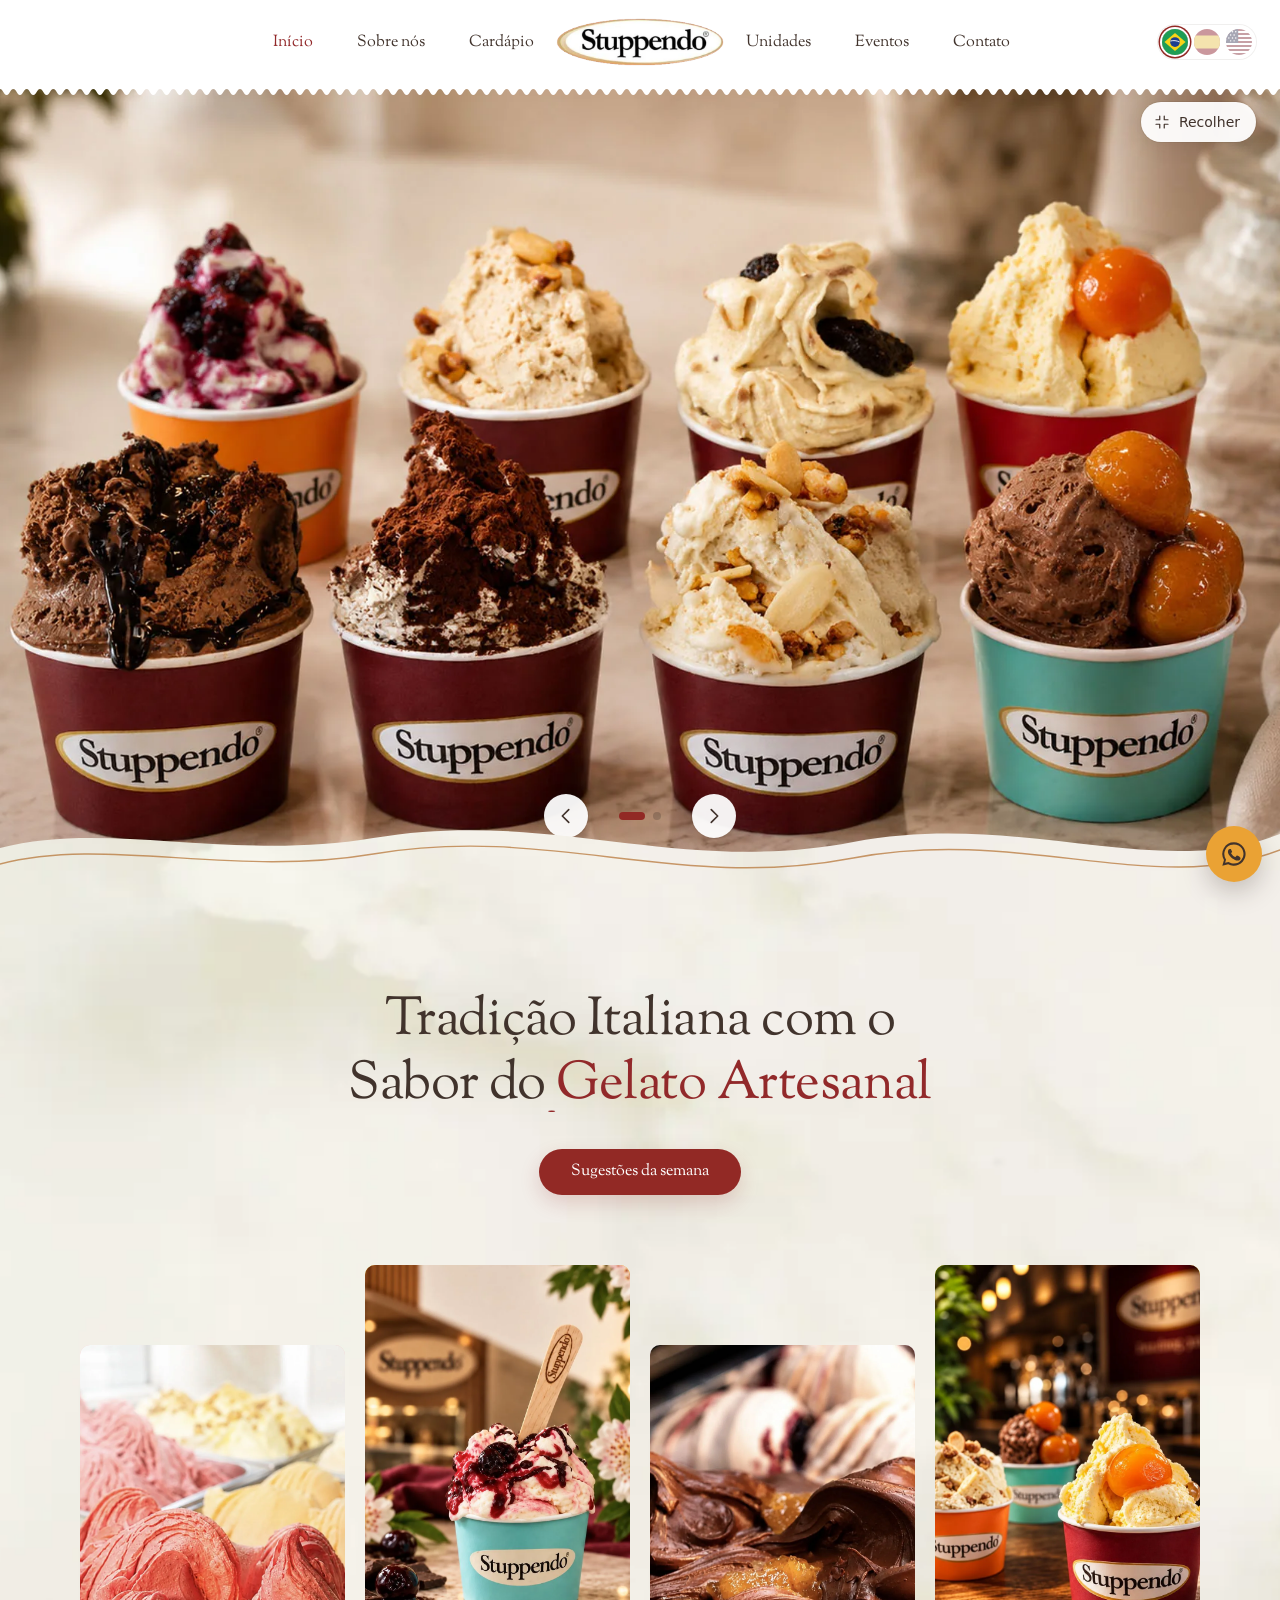
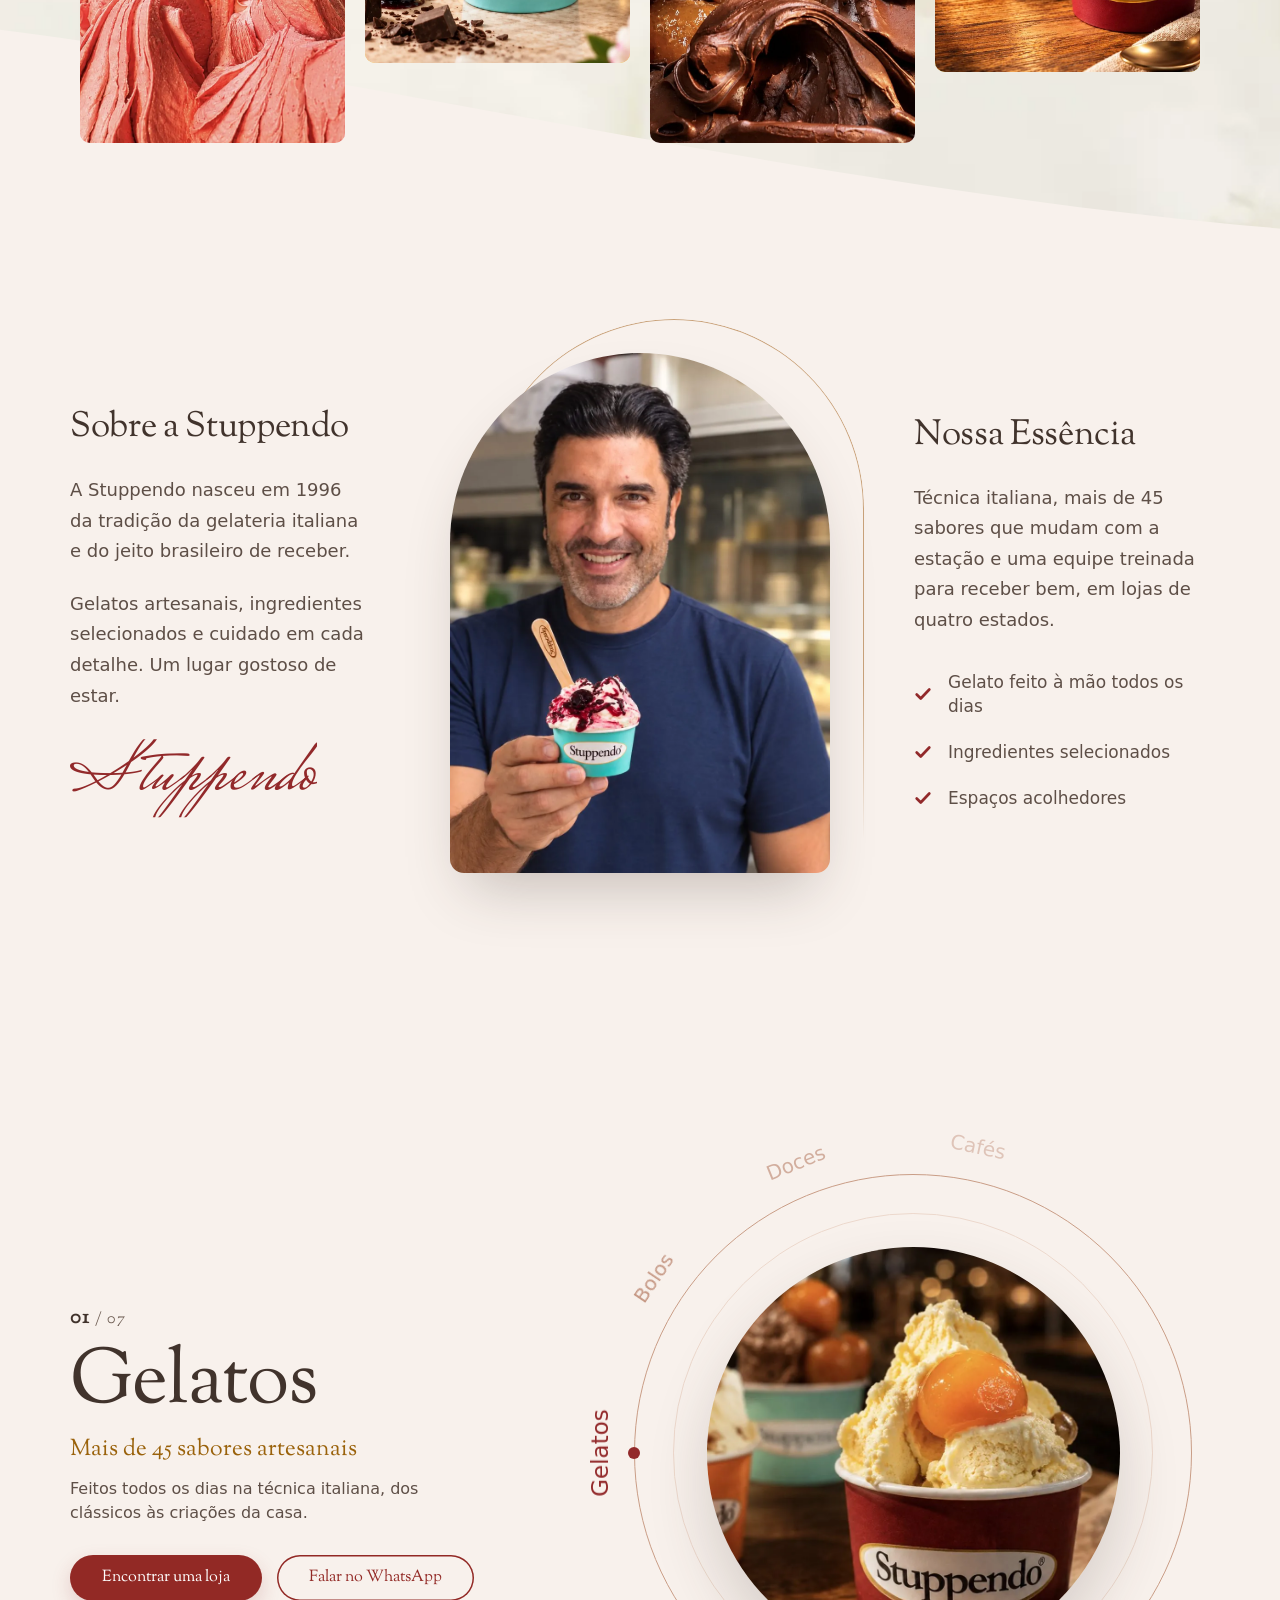
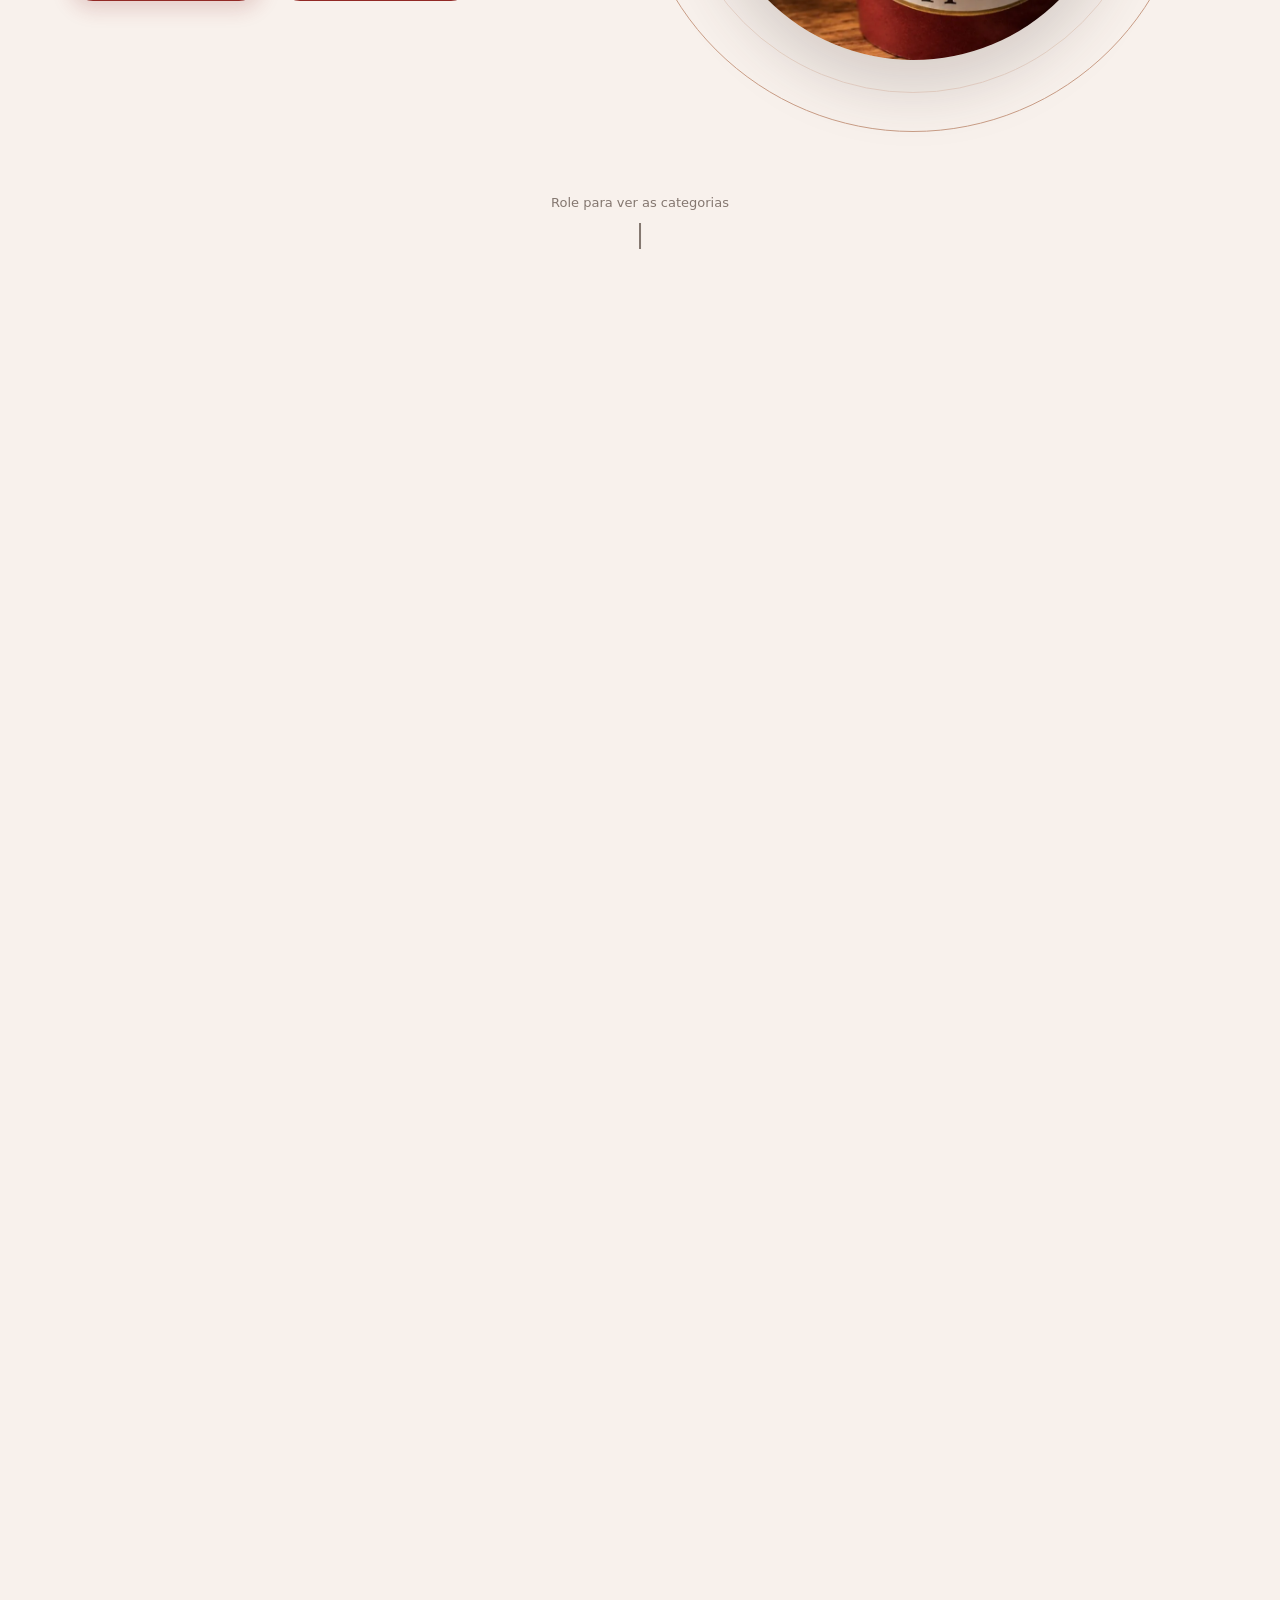
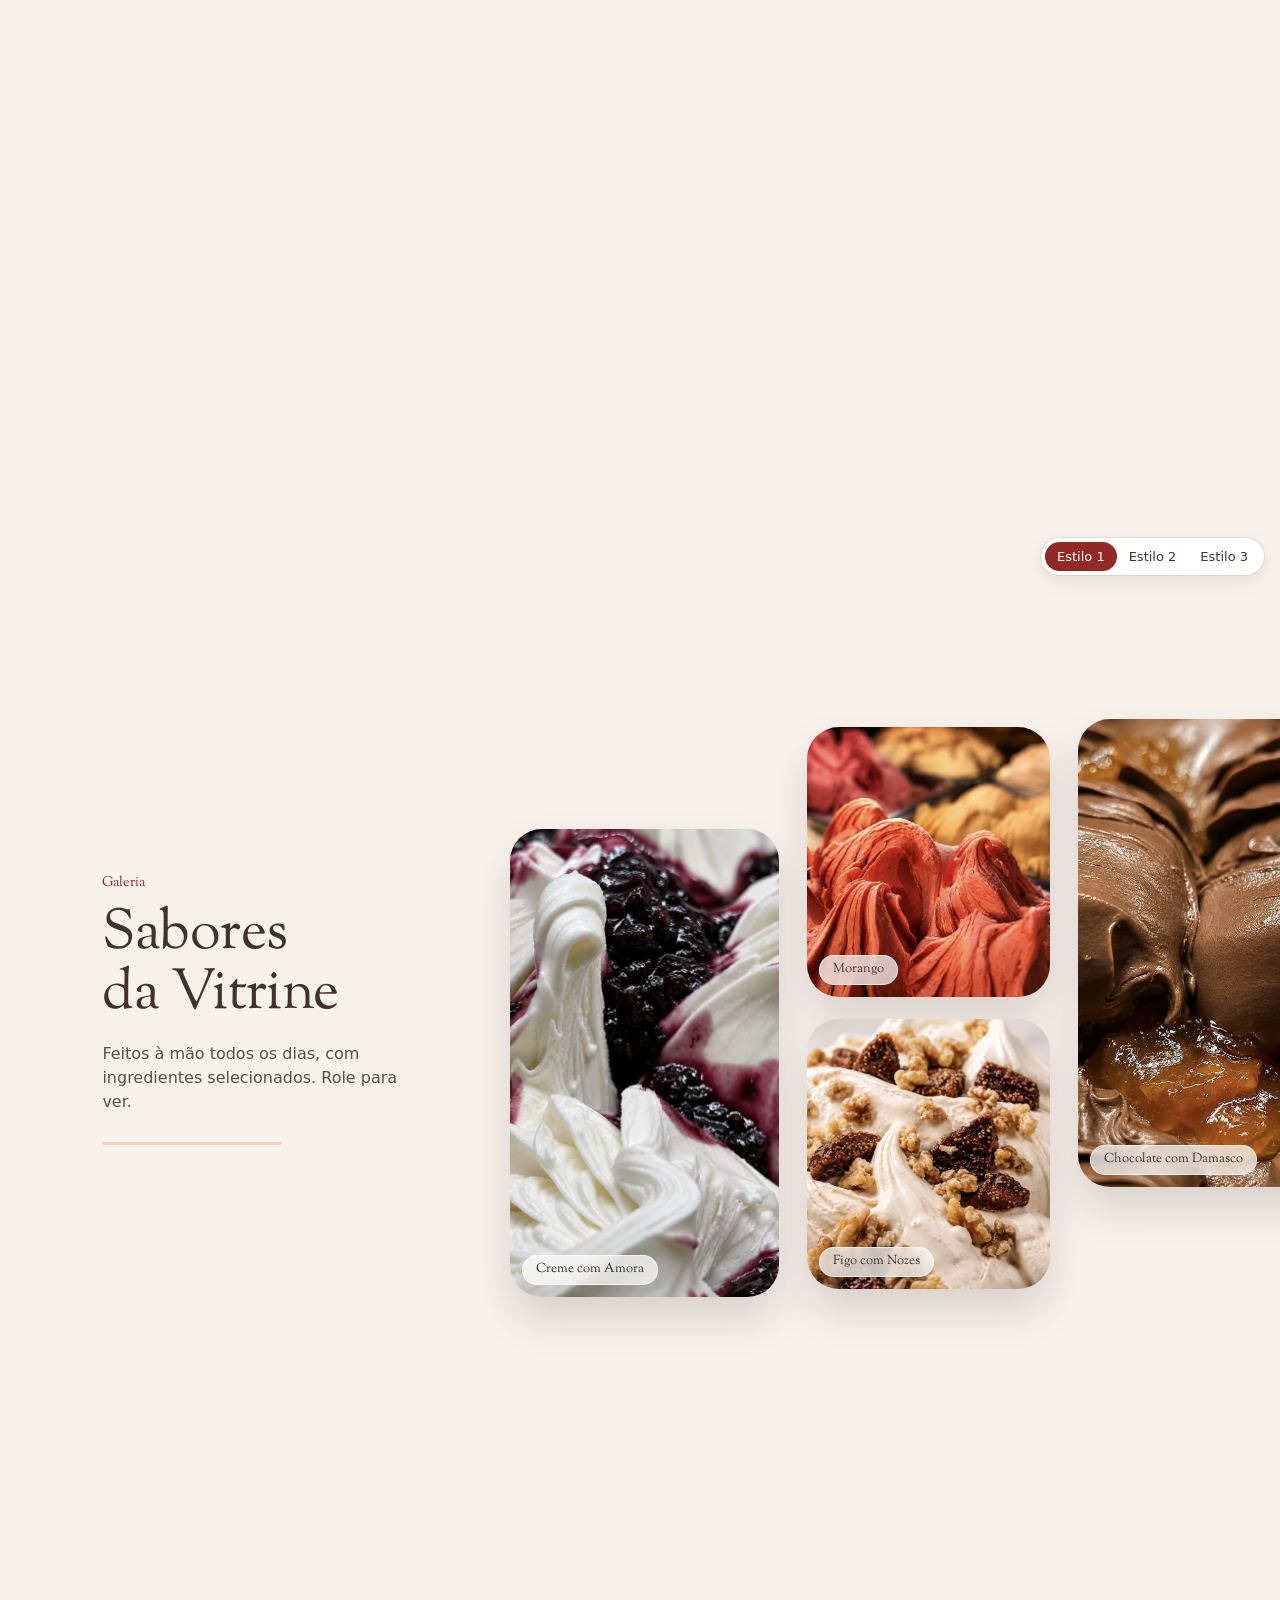
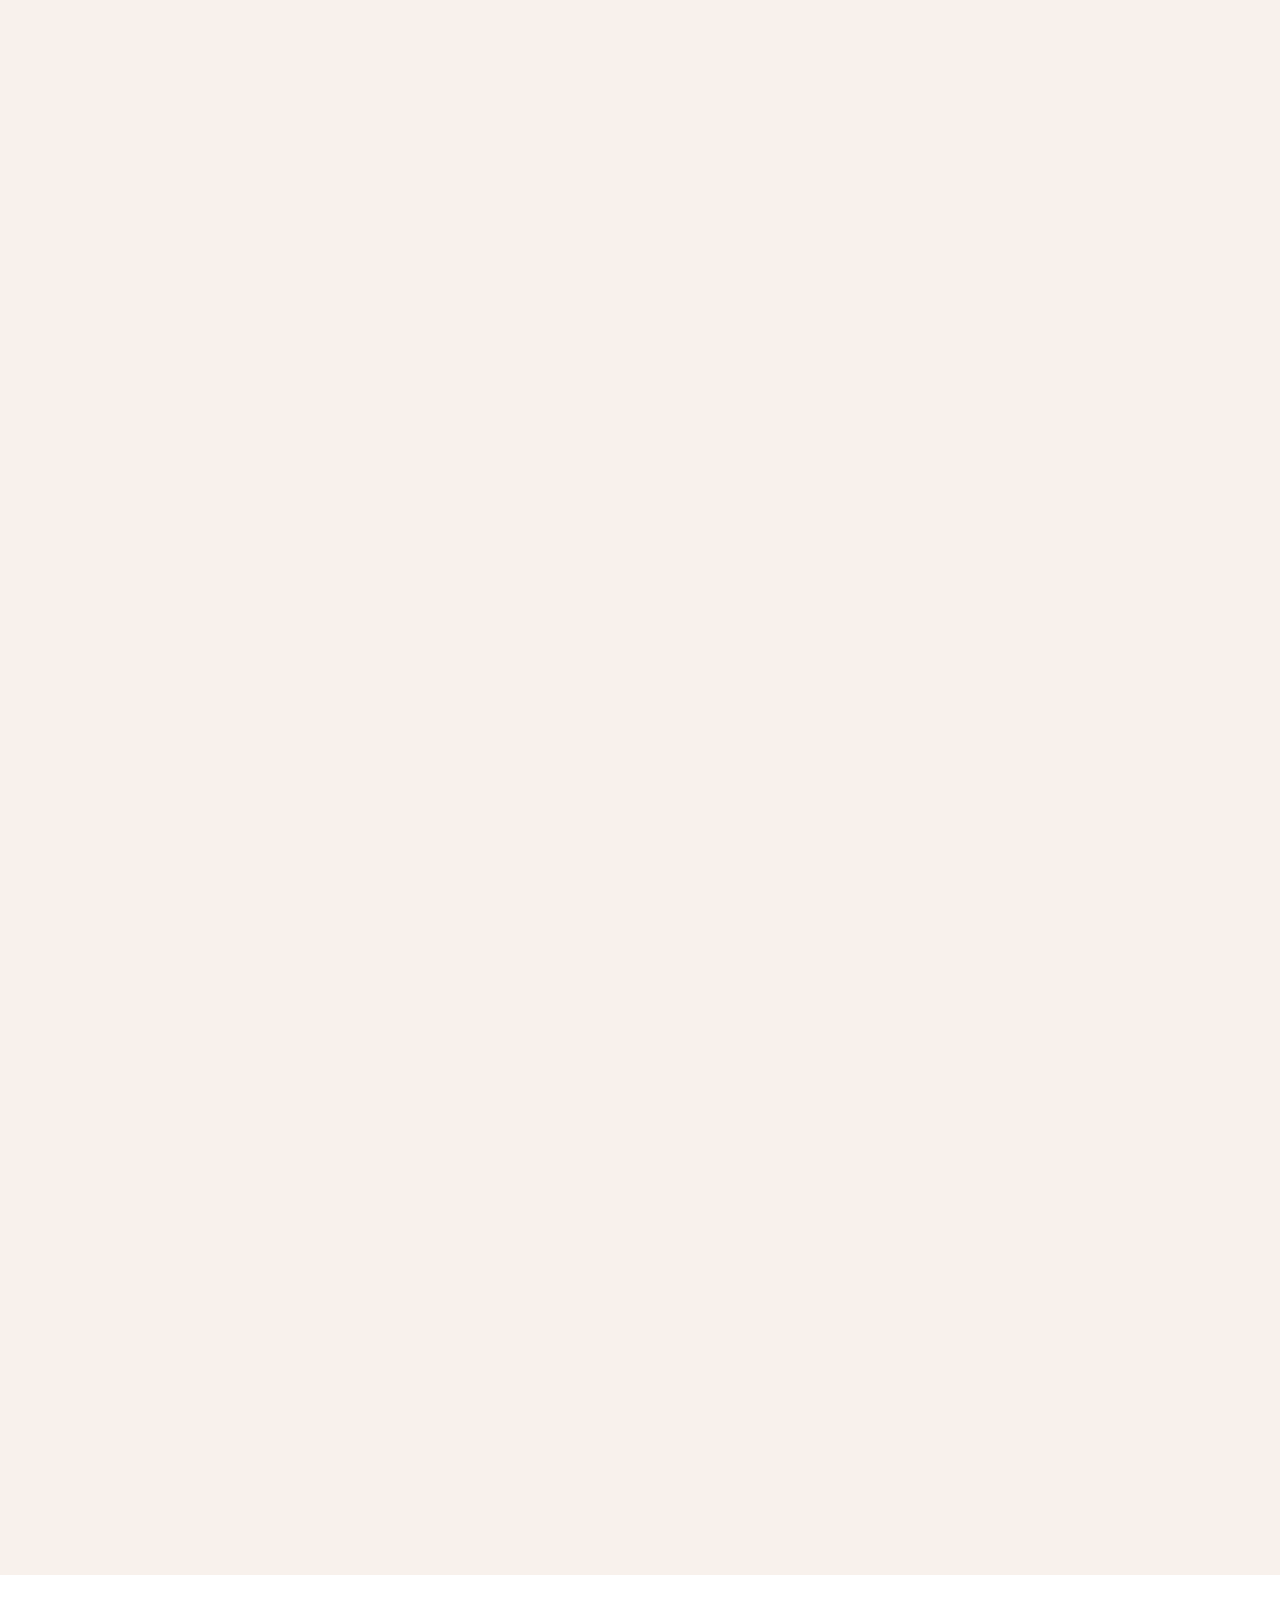
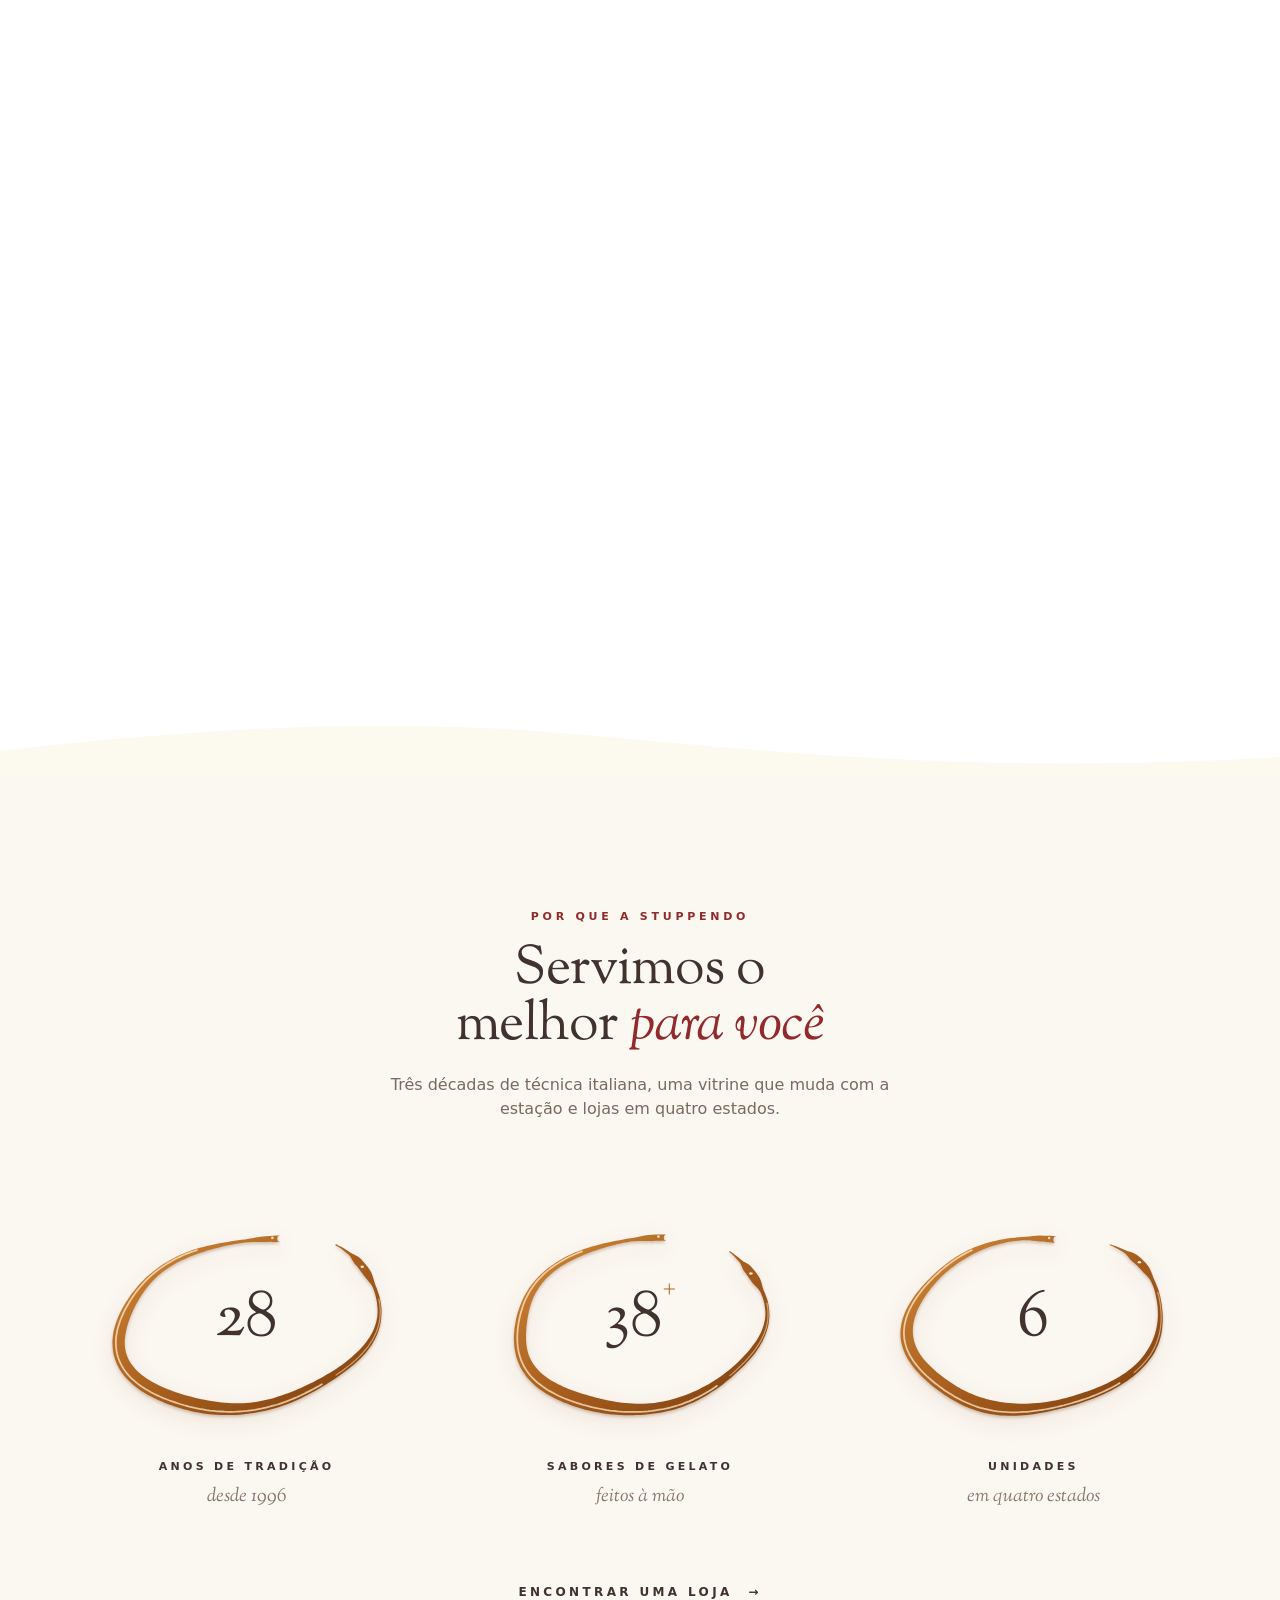
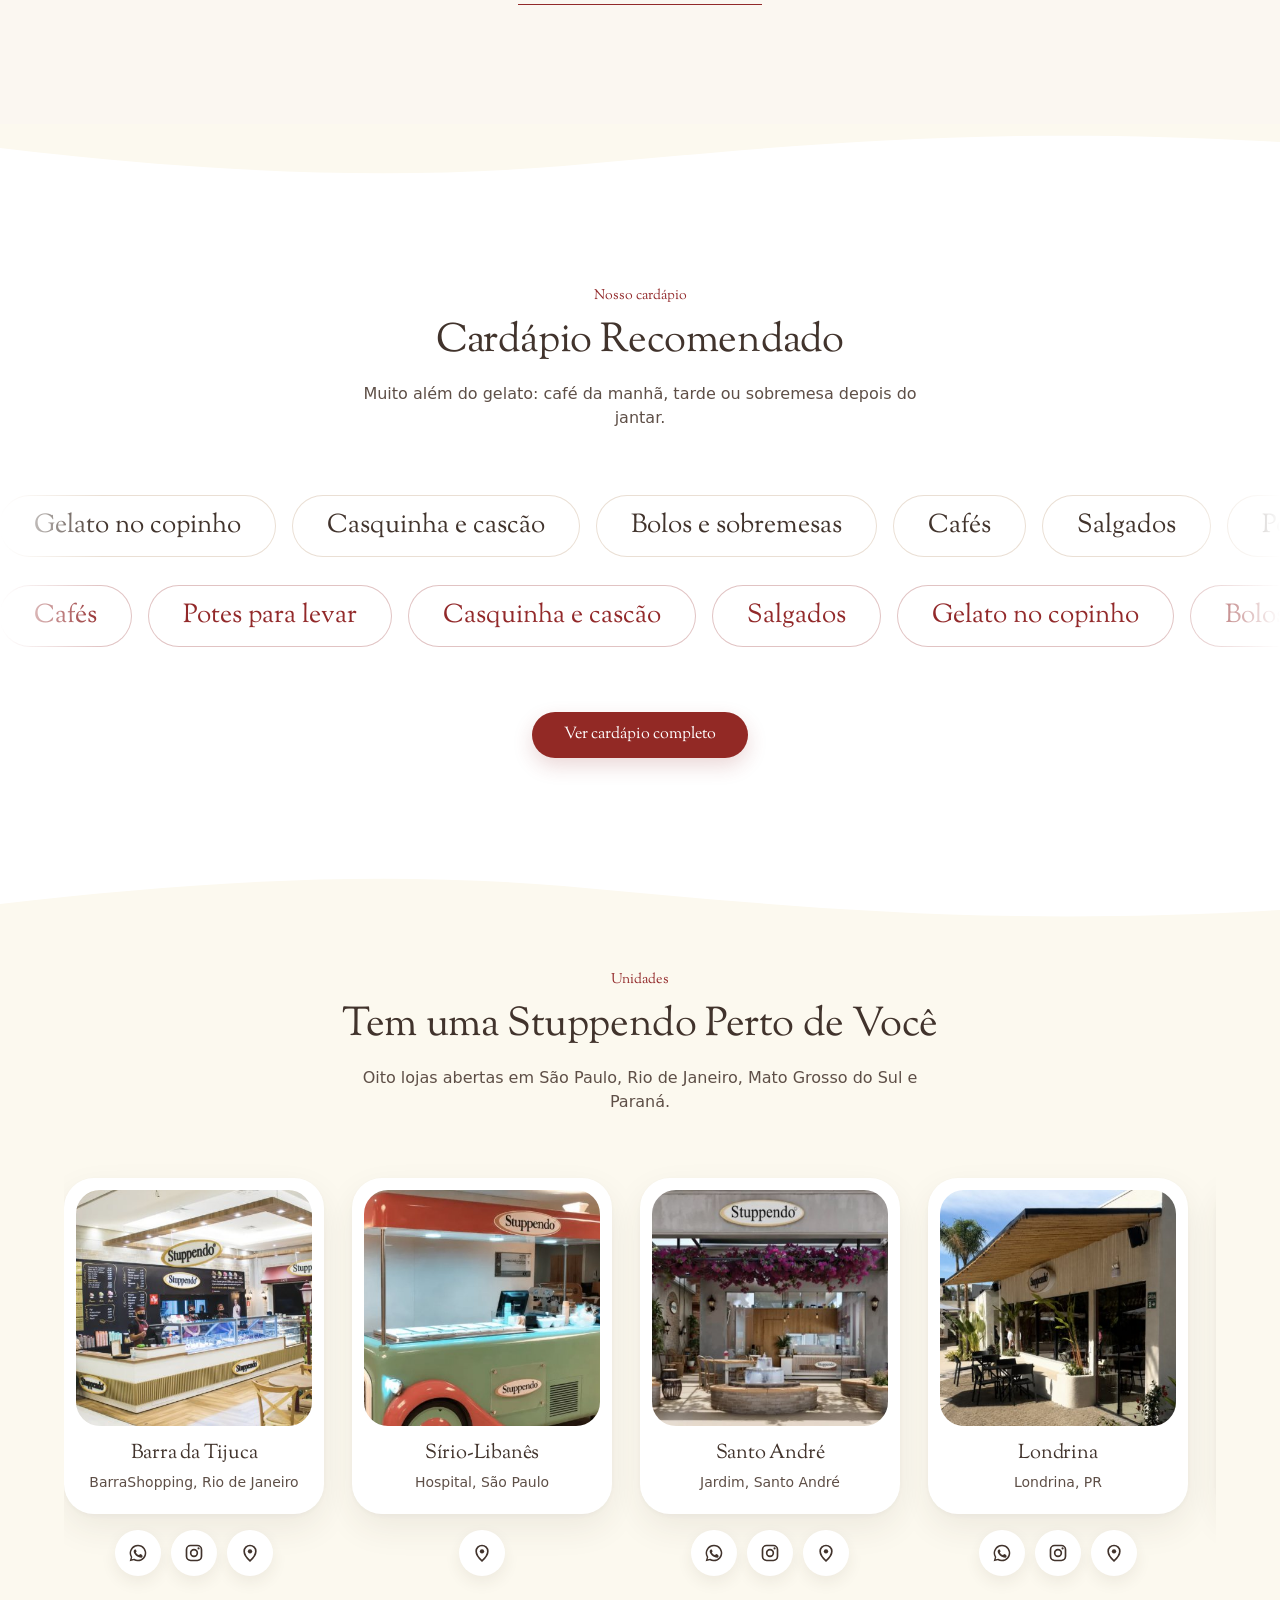
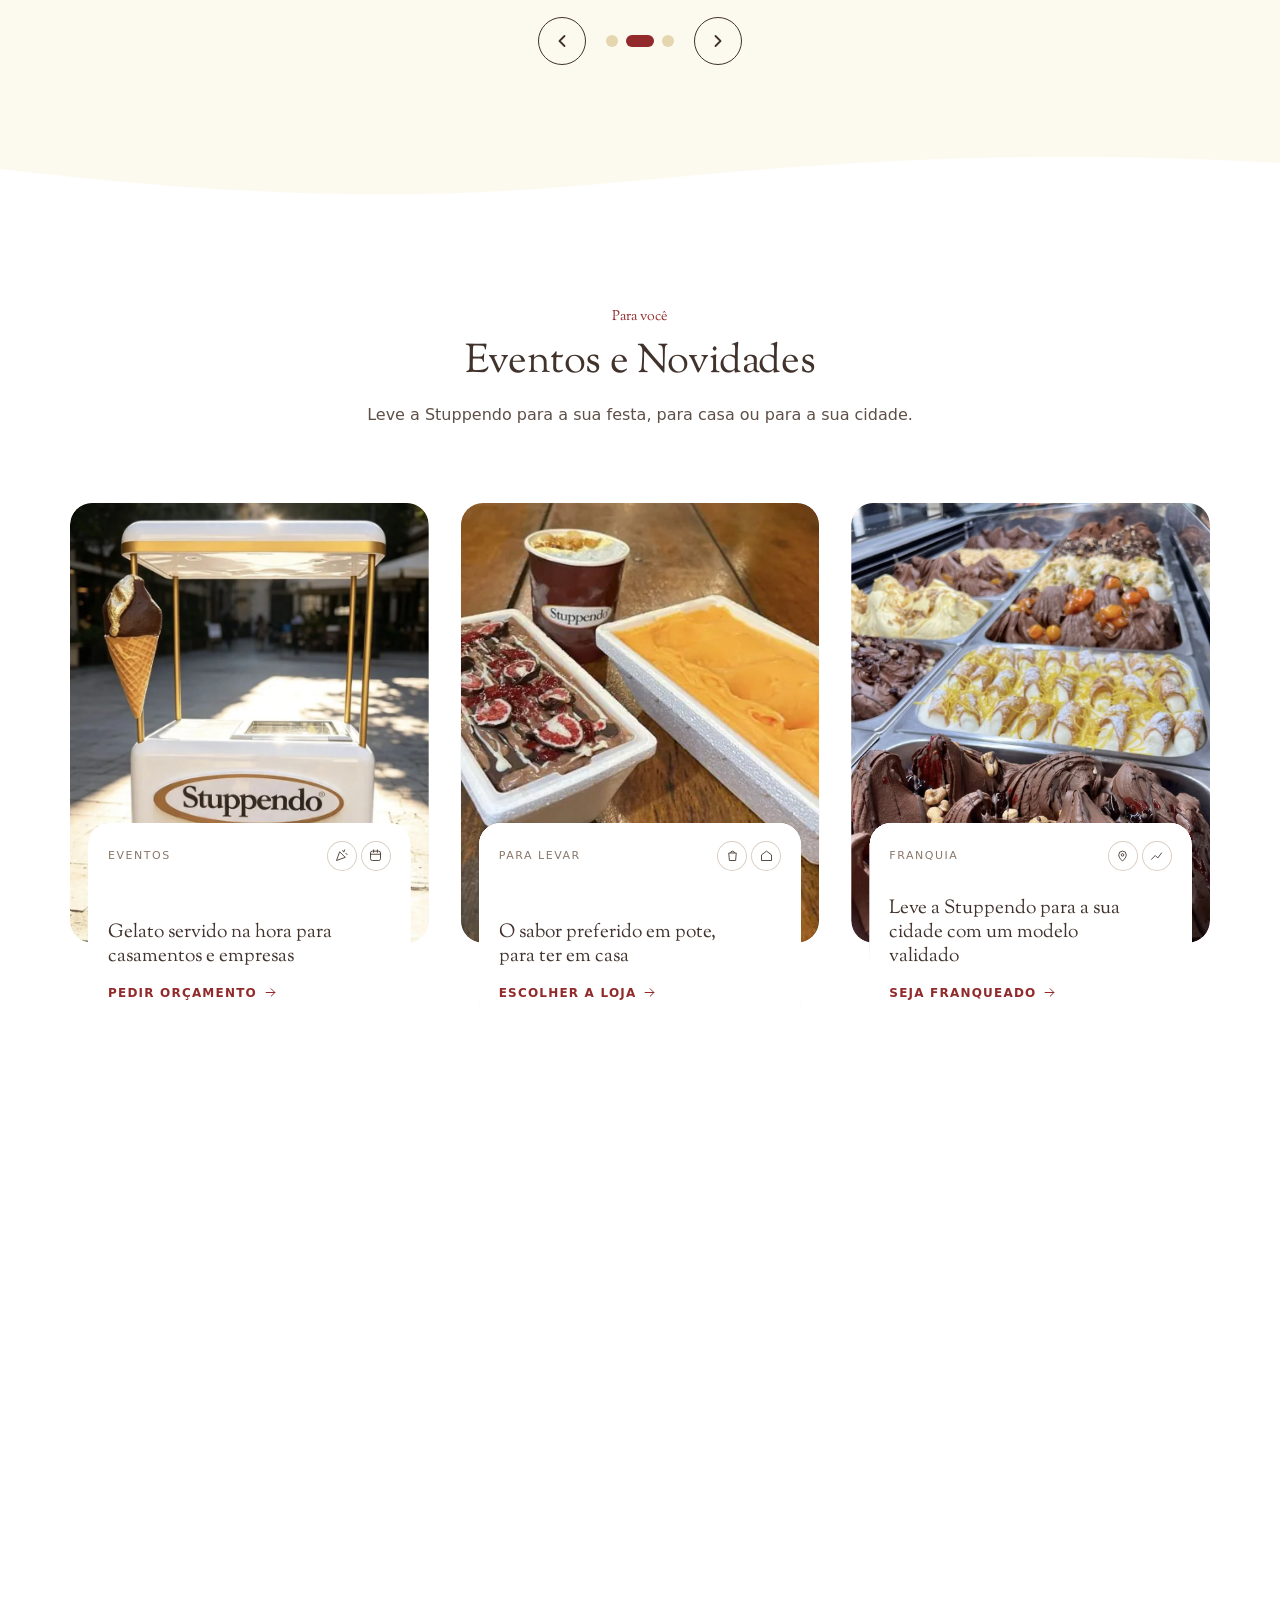
==== index.html @ 437b90f1 "Galeria estilo 2: faixa editorial com fotos coladas, títulos grandes e arraste Co-Authored-By: Claud" ====
<!doctype html>
<html lang="pt-BR">
<head>
<meta charset="utf-8">
<meta name="viewport" content="width=device-width, initial-scale=1">
<meta name="description" content="Stuppendo Gelateria: gelato artesanal com tradição italiana desde 1996.">
<link rel="preload" as="image" href="img/logo-oval.webp"><link rel="preload" as="image" href="img/banner-copos.webp"><link rel="preload" as="image" href="img/vitrine-morango.webp"><link rel="preload" as="image" href="img/copo-azul-hd.webp"><link rel="preload" as="image" href="img/chocolate-damasco.webp"><link rel="preload" as="image" href="img/tres-copos-hd.webp">
<title>Stuppendo Gelateria</title>
<link rel="preconnect" href="https://fonts.googleapis.com">
<link rel="preconnect" href="https://fonts.gstatic.com" crossorigin>
<link rel="stylesheet" href="https://fonts.googleapis.com/css2?family=Sorts+Mill+Goudy:ital@0;1&family=Mrs+Saint+Delafield&family=Cormorant+Garamond:ital,wght@0,300;0,400;1,300;1,400&display=swap">
<style>
/* Layout: réplica da estrutura Icelab (container 1140px, seções alternando creme e branco, divisórias em onda), com conteúdo Stuppendo. Tema único claro, como o original. */
:root{
  --ink:var(--color-text-primary);
  --amber:var(--color-text-secondary);
  --amber-dark:#d48d1f;
  --white:var(--color-surface-raised);
  --cream:var(--color-surface-strong);
  --cream-2:#f7efd9;
  --line:#ece3cf;
  --card-yellow:#fbe3b4;
  --pink:#f3c9c9;
  --yellow:#f5c84c;
  --lilac:#ecd3ea;
  --body:#5e4f47;
  --f-head:"Sorts Mill Goudy","Goudy Old Style",Georgia,"Times New Roman",serif;
  --f-body:-apple-system,system-ui,"Segoe UI",Roboto,"Helvetica Neue",Arial,"Noto Sans",sans-serif;
  --container:1140px;
  /* tokens do DESIGN.md */
  --color-text-primary:#41332c;
  --color-text-secondary:#eaa234;
  --color-surface-raised:#ffffff;
  --color-surface-base:#000000;
  --color-surface-strong:#fcf9ef;
  --amber-text:#9a620b;      /* âmbar para texto pequeno: 4.8:1 sobre creme */
  --amber-large:#b8770f;     /* âmbar para título grande: 3.5:1 sobre creme */
  --danger:#b3261e;
  --space-1:4px;--space-2:6px;--space-3:14.4px;--space-4:15px;--space-5:20px;--space-6:22px;--space-7:30px;--space-8:32px;
  --radius-xs:10px;--radius-sm:50px;
  --dur-instant:300ms;--dur-fast:400ms;
  color-scheme:light;
}
*{box-sizing:border-box}
html{scroll-behavior:smooth}
body{background:var(--white);color:var(--ink);font-family:var(--f-body);font-size:16px;line-height:24px;overflow-x:hidden}
a{color:inherit;text-decoration:none}
img{max-width:100%;display:block}
h1,h2,h3,h4{font-family:var(--f-head);font-weight:400;letter-spacing:-.01em;margin:0;color:var(--ink);text-wrap:balance}
p{margin:0}
.container{max-width:var(--container);margin-inline:auto;padding-inline:16px}
@media (min-width:1172px){.container{padding-inline:0}}
.eyebrow{font-family:var(--f-head);color:var(--amber-text);font-size:14px;margin-bottom:10px;display:block}
.h2{font-size:40px;line-height:48px}
.lead{color:var(--body);max-width:560px}
.center{text-align:center}
.center .lead{margin-inline:auto}
:focus-visible{outline:3px solid var(--ink);outline-offset:3px;border-radius:6px}
.btn{display:inline-flex;align-items:center;gap:8px;font-family:var(--f-head);font-size:16px;line-height:16px;color:var(--ink);background:var(--amber);padding:var(--space-4) var(--space-8);border-radius:var(--radius-sm);border:0;cursor:pointer;transition:background var(--dur-instant),color var(--dur-instant),transform var(--dur-instant),box-shadow var(--dur-instant)}
.btn:hover{background:var(--ink);color:var(--cream);transform:translateY(-2px);box-shadow:0 10px 22px rgba(234,162,52,.35)}
.btn:active{transform:none;box-shadow:none}
.btn[disabled],.btn[aria-disabled="true"]{opacity:.5;cursor:not-allowed;transform:none;box-shadow:none;background:var(--amber);color:var(--ink)}
.btn[aria-busy="true"]{cursor:progress}
.btn .spin{display:none;width:16px;height:16px;border-radius:50%;border:2px solid currentColor;border-right-color:transparent;animation:spin .8s linear infinite}
.btn[aria-busy="true"] .spin{display:inline-block}
@keyframes spin{to{transform:rotate(360deg)}}

/* ---------- header ---------- */
.site-header{position:sticky;top:env(safe-area-inset-top,0px);z-index:40;background:var(--white)}
.site-header .bar{display:grid;grid-template-columns:1fr auto 1fr;align-items:center;min-height:67px}
.site-header nav{display:flex}
.site-header nav.l{justify-content:flex-end}
.site-header nav a{font-family:var(--f-head);padding:0 var(--space-6);line-height:55px;transition:color var(--dur-instant)}
.site-header nav a:hover,.site-header nav a.on{color:var(--amber-text)}
.brand{display:flex;flex-direction:column;align-items:center;padding-block:6px}
.brand img{height:56px;width:auto}
.brand .wm{font-family:var(--f-head);font-weight:400;font-size:22px;letter-spacing:.06em;line-height:1}
.brand .wm small{display:block;text-align:center;font-size:9px;letter-spacing:.32em;color:var(--amber);margin-top:3px}
.scallop{position:absolute;left:0;right:0;bottom:-15px;height:16px;color:var(--white);pointer-events:none}
.burger{display:none;justify-self:end;background:none;border:0;padding:10px;cursor:pointer;color:var(--ink)}
.burger svg{width:28px;height:28px}
.site-header nav.mnav{display:none}
@media (max-width:900px){
  .site-header .bar{grid-template-columns:auto 1fr auto}
  .site-header nav{display:none}
  .brand{grid-column:1;flex-direction:row;gap:8px}
  .burger{display:block;grid-column:3}
  .site-header nav.mnav[data-open="true"]{display:flex;flex-direction:column;padding:8px 16px 18px;border-top:1px solid var(--line)}
  .site-header nav.mnav a{font-family:var(--f-head);line-height:24px;padding:12px 0;border-bottom:1px dashed var(--line)}
}

/* ---------- hero ---------- */
.hero{position:relative;background:var(--cream) url("img/textura-creme.webp") center/cover no-repeat;padding-top:90px;overflow:hidden}

.hero .inner{position:relative;text-align:center;max-width:720px;margin-inline:auto;padding-inline:16px}
.hero h1{font-size:53px;line-height:63.6px}
.hero h1 span{color:var(--amber-large)}
.hero p{margin:18px auto 28px;max-width:470px;color:var(--ink)}
.hero-cards{position:relative;z-index:2;display:grid;grid-template-columns:repeat(4,265px);justify-content:center;gap:var(--space-5);margin-top:70px;padding-bottom:100px}
.hc-wrap{position:relative}
.hc-wrap:nth-child(1),.hc-wrap:nth-child(3){margin-top:80px}
.hc{margin:0;height:398px;border-radius:var(--radius-xs);overflow:hidden;position:relative;display:grid;place-items:center;transition:transform var(--dur-fast) cubic-bezier(.2,.7,.2,1),box-shadow var(--dur-fast)}
.hc-wrap:nth-child(1) .hc{background:var(--pink)}
.hc-wrap:nth-child(2) .hc{background:var(--yellow)}
.hc-wrap:nth-child(3) .hc{background:var(--lilac)}
.hc-wrap:nth-child(4) .hc{background:#f9d84a;height:407px}
.hc svg{width:52%;height:auto;transition:transform .6s cubic-bezier(.2,.7,.2,1)}
.hc img{position:absolute;inset:0;width:100%;height:100%;object-fit:cover;transition:transform .6s cubic-bezier(.2,.7,.2,1)}
.hc:hover{transform:translateY(-10px);box-shadow:0 22px 40px rgba(65,51,44,.16)}
.hc:hover img,.hc:hover svg{transform:scale(1.06) rotate(-2deg)}
/* flutuação contínua, cada card num tempo */
.hc-float{animation:hc-float 6s ease-in-out infinite}
.hc-wrap:nth-child(2) .hc-float{animation-delay:-1.5s}
.hc-wrap:nth-child(3) .hc-float{animation-delay:-3s}
.hc-wrap:nth-child(4) .hc-float{animation-delay:-4.5s}
@keyframes hc-float{0%,100%{transform:translateY(0)}50%{transform:translateY(-12px)}}
/* entrada: cards sobem um a um com leve giro */
.js .hc-wrap[data-anim].pre{transform:translate3d(0,90px,0) rotate(3deg)}
.js .hc-wrap:nth-child(even)[data-anim].pre{transform:translate3d(0,90px,0) rotate(-3deg)}
.hero-curve{position:absolute;left:0;right:0;bottom:0;height:410px;color:#f8f1ec;z-index:1;pointer-events:none}
@media (max-width:1180px){.hero-cards{grid-template-columns:repeat(4,1fr);padding-inline:16px}.hc,.hc-wrap:nth-child(4) .hc{height:auto;aspect-ratio:2/3}.hc-wrap:nth-child(1),.hc-wrap:nth-child(3){margin-top:6vw}}
@media (max-width:700px){
  .hero{padding-top:60px}
  .hero h1{font-size:36px;line-height:44px}
  .hero-cards{grid-template-columns:1fr 1fr;gap:14px;margin-top:44px}
  .hc-wrap:nth-child(1),.hc-wrap:nth-child(3){margin-top:40px}
  .hero-curve{height:200px}
}

/* ---------- about ---------- */
.about{padding-block:90px 110px}
.about .container{display:grid;grid-template-columns:1fr 550px;gap:50px;align-items:center}
.about-img{position:relative;aspect-ratio:1;max-width:480px;width:100%;justify-self:center}
.about-img .blob{position:absolute;inset:6%;border-radius:46% 54% 50% 50%/55% 45% 55% 45%;background:var(--cream-2)}
.about-img svg{position:absolute;inset:12%;width:76%;height:76%}
.about-img img{position:absolute;inset:0;width:100%;height:100%;object-fit:cover;border-radius:50%}
.about h2{margin-bottom:16px}
.checks{list-style:none;padding:0;margin:26px 0 30px;display:grid;grid-template-columns:1fr 1fr;gap:var(--space-3) var(--space-5)}
.checks li{display:flex;align-items:center;gap:var(--space-2)}
.checks svg{width:16px;height:16px;flex:none}
@media (max-width:900px){.about .container{grid-template-columns:1fr}}

/* ---------- serviço / mosaico ---------- */
.made{padding-bottom:110px}
.mosaic{display:grid;grid-template-columns:415px 276px 1fr;grid-template-rows:auto auto;gap:var(--space-5)}
.made-card{background:var(--cream);border-radius:var(--radius-xs);padding:45px 30px;display:flex;flex-direction:column;align-items:flex-start;gap:16px}
.made-card .h2{max-width:300px}
.ph{position:relative;border-radius:var(--radius-xs);overflow:hidden;display:grid;place-items:center;background:var(--tint,var(--cream-2));min-height:200px}
.ph svg{width:40%;height:auto}
.ph img{position:absolute;inset:0;width:100%;height:100%;object-fit:cover}
.m-a{grid-column:2}.m-b{grid-column:3}
.m-c{grid-column:1;grid-row:2;min-height:555px}
.m-d{grid-column:2/4;grid-row:2;min-height:555px}
@media (max-width:1100px){
  .mosaic{grid-template-columns:1fr 1fr}
  .made-card{grid-column:1/-1}
  .m-a{grid-column:1}.m-b{grid-column:2}
  .m-c{grid-column:1;grid-row:auto;min-height:340px}
  .m-d{grid-column:2;grid-row:auto;min-height:340px}
}
@media (max-width:600px){.mosaic{grid-template-columns:1fr}.m-a,.m-b,.m-c,.m-d{grid-column:1}}

/* ---------- por que escolher ---------- */
.wave{display:block;width:100%;height:60px;color:var(--cream)}
.why{background:var(--cream);padding-block:40px 60px}
.why .container{display:grid;grid-template-columns:620px 1fr;gap:60px;align-items:center}
.why h2{margin-bottom:16px}
.facts{margin:34px 0 34px;display:grid;gap:var(--space-6)}
.fact .top{display:flex;justify-content:space-between;align-items:baseline;margin-bottom:10px}
.fact .lbl{font-family:var(--f-head);font-weight:400;font-size:18px}
.fact .val{font-family:var(--f-head);font-size:16px}
.fact .track{height:6px;border-radius:6px;background:#efe2c2;overflow:hidden}
.fact .fill{height:100%;background:var(--amber);border-radius:6px;width:var(--w)}
.why .ph{min-height:460px}
@media (max-width:1100px){.why .container{grid-template-columns:1fr}.why .ph{min-height:320px}}

/* ---------- cardápio ---------- */
.menu{padding-block:100px 110px}
.menu .head{margin-bottom:60px}
.menu .grid{display:grid;grid-template-columns:1fr 275px 275px;gap:var(--space-5) 30px;align-items:start}
.menu-list{display:grid;gap:var(--space-7);padding-right:20px}
.mi .row{display:flex;align-items:center;gap:14px}
.mi .row p{font-family:var(--f-head);font-weight:400;font-size:18px;line-height:21.6px;white-space:nowrap}
.mi .row i{flex:1;border-bottom:1px solid #d9cdb8;transform:translateY(2px);min-width:20px}
.mi .row span{font-family:var(--f-head);font-size:18px;color:var(--amber-text);white-space:nowrap}
.mi small{display:block;color:var(--body);font-size:14px;margin-top:8px}
.menu .pics{display:grid;gap:var(--space-5)}
.menu .pics .ph{min-height:183px}
.menu .tall{min-height:386px}
.menu .more{text-align:center;margin-top:50px}
@media (max-width:1100px){.menu .grid{grid-template-columns:1fr 1fr}.menu-list{grid-column:1/-1;padding-right:0}}
@media (max-width:560px){.mi .row p{white-space:normal}.menu .grid{grid-template-columns:1fr}}

/* ---------- unidades (no lugar dos depoimentos) ---------- */
.units{background:var(--cream);padding-block:40px 80px;overflow:hidden}
.units .head{margin-bottom:46px}
.u-slider{display:grid;grid-auto-flow:column;grid-auto-columns:minmax(260px,calc((100% - 84px)/4));gap:28px;overflow-x:auto;scroll-snap-type:x mandatory;padding:18px 6px 26px;margin:0 -6px;scrollbar-width:none;cursor:grab}
.u-slider::-webkit-scrollbar{display:none}
.uc{scroll-snap-align:start;display:flex;flex-direction:column;align-items:center;gap:16px}
.u-card{width:100%;background:#fff;border-radius:30px;padding:12px 12px 20px;box-shadow:0 14px 34px rgba(65,51,44,.08),0 2px 6px rgba(65,51,44,.04);transition:transform .5s cubic-bezier(.2,.7,.2,1),box-shadow .5s}
.u-ph{position:relative;margin:0;aspect-ratio:1/1;border-radius:24px;overflow:hidden;background:#eadfd6}
.u-ph img{width:100%;height:100%;object-fit:cover;transition:transform 1s cubic-bezier(.2,.7,.2,1)}
.u-info{padding:16px 8px 0;text-align:center}
.u-info h3{font-size:20px;line-height:1.2}
.u-info span{display:block;margin-top:4px;font-size:14px;color:var(--body)}
.uc:hover .u-card{transform:translateY(-8px);box-shadow:0 26px 48px rgba(65,51,44,.14),0 2px 6px rgba(65,51,44,.05)}
.uc:hover .u-ph img{transform:scale(1.07)}
.u-btns{display:flex;gap:10px;justify-content:center}
.ub{width:46px;height:46px;border-radius:50%;background:#fff;color:var(--ink);display:grid;place-items:center;box-shadow:0 6px 16px rgba(65,51,44,.08);transition:transform .35s cubic-bezier(.3,1.6,.5,1),background .3s,color .3s}
.ub svg{width:20px;height:20px}
.ub:hover,.ub:focus-visible{background:var(--amber);color:var(--ink);transform:translateY(-4px) scale(1.08)}
.u-soon{position:absolute;left:12px;top:12px;padding:6px 12px;border-radius:999px;background:var(--amber);color:var(--ink);font-family:var(--f-head);font-size:13px;box-shadow:0 6px 14px rgba(65,51,44,.18);animation:soonpulse 2.4s ease-in-out infinite}
@keyframes soonpulse{0%,100%{transform:scale(1)}50%{transform:scale(1.06)}}
.u-coming{height:46px;display:flex;align-items:center;font-family:var(--f-head);font-size:14px;color:var(--amber-text)}
.u-slider.wait .uc{opacity:0;transform:translateY(40px)}
.u-slider.in .uc{opacity:1;transform:none;transition:opacity .8s ease,transform .9s cubic-bezier(.2,.7,.2,1);transition-delay:calc(var(--k) * 90ms)}
.u-slider.in .uc .ub{animation:ubpop .6s cubic-bezier(.3,1.6,.5,1) both;animation-delay:calc(var(--k) * 90ms + 450ms)}
.u-slider.in .uc .ub:nth-child(2){animation-delay:calc(var(--k) * 90ms + 520ms)}
.u-slider.in .uc .ub:nth-child(3){animation-delay:calc(var(--k) * 90ms + 590ms)}
@keyframes ubpop{from{opacity:0;transform:scale(.4)}to{opacity:1;transform:none}}
.u-nav{display:flex;align-items:center;justify-content:center;gap:var(--space-5);margin-top:var(--space-4)}
.u-arrow{width:48px;height:48px;border-radius:50%;border:1.5px solid var(--ink);background:transparent;color:var(--ink);display:grid;place-items:center;cursor:pointer;transition:background .3s,color .3s}
.u-arrow:hover{background:var(--ink);color:var(--cream)}
.u-arrow svg{width:20px;height:20px}
.u-nav .dots{margin-top:0}
@media (max-width:1100px){.u-slider{grid-auto-columns:minmax(240px,calc((100% - 56px)/3))}}
@media (max-width:700px){.u-slider{grid-auto-columns:78%}}
@media (prefers-reduced-motion:reduce){.u-card,.u-ph img,.ub{transition:none}.u-soon{animation:none}}
.dots{display:flex;justify-content:center;gap:8px;margin-top:20px}
.dots button{width:12px;height:12px;border-radius:50%;border:0;background:#e6d6b0;cursor:pointer;padding:0}
.dots button[aria-current="true"]{background:var(--amber);width:28px;border-radius:6px}

/* ---------- novidades (no lugar do blog) ---------- */
.news{padding-block:100px 90px}
.news .head{margin-bottom:56px}
.cards3{display:grid;grid-template-columns:repeat(3,1fr);gap:var(--space-5)}
.post .ph{min-height:300px;border-radius:var(--radius-xs)}
.post .cat{position:absolute;left:0;bottom:0;z-index:2;background:var(--white);color:var(--amber-text);font-family:var(--f-head);font-weight:400;font-size:13px;letter-spacing:.48px;padding:9px 16px;border-radius:0 var(--radius-xs) 0 0}
.post h3{font-size:18px;line-height:21.6px;margin:20px 0 10px}
.post .meta{display:flex;gap:16px;font-size:12px;font-weight:700;margin-bottom:12px;color:var(--ink)}
.post .meta span{display:flex;align-items:center;gap:5px}
.post .meta svg{width:13px;height:13px}
.post p{color:var(--body);font-size:14px;line-height:22px}
.post .rm{display:inline-flex;align-items:center;gap:var(--space-2);margin-top:16px;font-family:var(--f-head);font-weight:400;font-size:13px;transition:color var(--dur-instant)}
.post .rm:hover{color:var(--amber-text)}
@media (max-width:900px){.cards3{grid-template-columns:1fr}}

/* ---------- newsletter ---------- */
.nl{padding-bottom:70px}
.nl-box{position:relative;border-radius:var(--radius-xs);padding:70px 30px;text-align:center;overflow:hidden;background:
  radial-gradient(40% 70% at 85% 30%,rgba(243,201,201,.55),transparent 70%),
  radial-gradient(35% 60% at 10% 80%,rgba(245,200,76,.25),transparent 70%),var(--cream-2)}
.nl-box .lead{margin:16px auto 30px;max-width:470px}
.nl-form{display:flex;max-width:660px;margin-inline:auto;background:var(--white);border-radius:var(--radius-sm);padding:var(--space-2);gap:var(--space-2);box-shadow:0 6px 18px rgba(65,51,44,.06)}
.nl-form label{position:absolute;width:1px;height:1px;overflow:hidden;clip:rect(0 0 0 0)}
.nl-form input{flex:1;min-width:0;border:0;background:transparent;font:inherit;padding:0 var(--space-6);color:var(--ink);border-radius:var(--radius-sm)}
.nl-form input::placeholder{color:#9b8b80}
.nl-form:has(input[aria-invalid="true"]){box-shadow:0 0 0 2px var(--danger)}
.nl-form input:focus-visible{outline:none}
.nl-form:focus-within{box-shadow:0 0 0 3px var(--ink)}
.nl-msg{margin-top:14px;font-family:var(--f-head);min-height:24px}
@media (max-width:560px){.nl-form{flex-direction:column;border-radius:26px}.nl-form input{min-height:48px}.nl-form .btn{justify-content:center}}

/* ---------- faixa de @ ---------- */
.handles{padding-bottom:70px}
.handles .row{display:flex;justify-content:space-around;flex-wrap:wrap;gap:24px}
.handles a{font-family:var(--f-head);font-weight:400;font-size:18px;display:flex;align-items:center;gap:8px;opacity:.75;transition:opacity var(--dur-instant),color var(--dur-instant)}
.handles a:hover{opacity:1;color:var(--amber-text)}
.handles svg{width:26px;height:26px}

/* ---------- rodapé ---------- */
footer{background:var(--cream);padding:50px 0 30px}
.fgrid{display:grid;grid-template-columns:1.25fr .8fr .8fr 1fr;gap:var(--space-7)}
.fbrand .brand{align-items:flex-start;padding:0;margin-bottom:16px}
.fbrand p{max-width:280px}
.social{display:flex;gap:8px;margin-top:20px}
.social a{width:30px;height:30px;border-radius:50%;background:var(--amber);color:var(--ink);display:grid;place-items:center;transition:background var(--dur-instant)}
.social a:hover{background:var(--ink);color:var(--cream)}
.social svg{width:14px;height:14px}
footer h4{font-size:23px;line-height:34.5px;margin-bottom:20px}
.flinks{display:grid;gap:var(--space-1)}
.flinks a{min-height:32px;display:flex;align-items:center}
.flinks a:hover{color:var(--amber-text);text-decoration:underline}
.hours{display:flex;align-items:center;gap:var(--space-2);margin-bottom:20px}
.hours svg{width:16px;height:16px;flex:none}
.fcopy{display:flex;justify-content:space-between;flex-wrap:wrap;gap:12px;margin-top:50px;padding-top:30px;border-top:1px solid var(--line);font-size:14px}
@media (max-width:900px){.fgrid{grid-template-columns:1fr 1fr}}
@media (max-width:560px){.fgrid{grid-template-columns:1fr}.h2{font-size:32px;line-height:40px}.checks{grid-template-columns:1fr}}

.wa-float{position:fixed;right:18px;bottom:calc(18px + env(safe-area-inset-bottom,0px));z-index:60;width:56px;height:56px;border-radius:50%;background:var(--amber);color:var(--ink);display:grid;place-items:center;box-shadow:0 10px 24px rgba(65,51,44,.25);transition:transform var(--dur-instant)}
.wa-float:hover{transform:scale(1.07)}
.wa-float svg{width:28px;height:28px}
@media (prefers-reduced-motion:reduce){*{transition:none!important;scroll-behavior:auto!important}}

/* ---------- animações (Icelab: Elementor fadeInUp/Left/Right/fadeIn, 1.25s) ---------- */
.js [data-anim].pre{opacity:0}
.js [data-anim].pre[data-anim="up"]{transform:translate3d(0,60px,0)}
.js [data-anim].pre[data-anim="left"]{transform:translate3d(-80px,0,0)}
.js [data-anim].pre[data-anim="right"]{transform:translate3d(80px,0,0)}
.js [data-anim].run{animation:anim-in 1.25s cubic-bezier(.2,.65,.3,1) both;animation-delay:var(--d,0ms)}
@keyframes anim-in{to{opacity:1;transform:none}}
/* destaque com rabisco animado (jkit animated text, estilo highlighted curly) */
.hero h1 .hl{position:relative;display:inline-block;white-space:nowrap}
.hero h1 .hl svg{position:absolute;left:-2%;bottom:-.32em;width:104%;height:.5em;overflow:visible}
.hero h1 .hl path{fill:none;stroke:var(--amber);stroke-width:9;stroke-linecap:round;stroke-dasharray:0 1500;animation:dash 10s ease infinite}
@keyframes dash{0%{stroke-dasharray:0 1500}15%{stroke-dasharray:1500 1500}85%{opacity:1}90%{stroke-dasharray:1500 1500;opacity:0}100%{stroke-dasharray:0 1500;opacity:0}}
/* barras de progresso */
.fact .fill{width:var(--w)}
.js .fact .fill{width:0;transition:width 3.5s cubic-bezier(.2,.7,.2,1)}
.js .fact .fill.go{width:var(--w)}
/* cards com legenda que sobe (jkit team, overlay bottom) */
.ph.team::before{content:"";position:absolute;inset:0;z-index:1;background:linear-gradient(to top,rgba(65,51,44,.75),rgba(65,51,44,0) 55%);opacity:0;transform:scale(1);transition:opacity var(--dur-fast),transform var(--dur-fast);border-radius:inherit}
.ph.team .ov{position:absolute;left:0;right:0;bottom:0;z-index:2;padding:var(--space-5) var(--space-7);transform:translateY(100%);transition:transform var(--dur-fast) cubic-bezier(.2,.7,.2,1)}
.ph.team .ov span{font-family:var(--f-head);font-weight:400;font-size:23px;color:#fff}
.ph.team:hover::before,.ph.team:focus-within::before{opacity:1}
.ph.team:hover .ov,.ph.team:focus-within .ov{transform:translateY(0)}
.ph img{transition:transform .6s ease}
.ph.team:hover img,.post:hover .ph img{transform:scale(1.06)}
/* botão com brilho pulsante (jkit video button, glow) */
.why-img .glow{position:absolute;z-index:3;left:50%;top:50%;width:64px;height:64px;margin:-32px 0 0 -32px;border-radius:50%;background:var(--amber);color:var(--ink);display:grid;place-items:center;transition:transform var(--dur-instant)}
.why-img .glow svg{width:26px;height:26px}
.why-img .glow::before,.why-img .glow::after{content:"";position:absolute;inset:0;border-radius:50%;background:var(--amber);z-index:-1;animation:glow 2s ease-out infinite}
.why-img .glow::after{animation-delay:1s}
.why-img .glow:hover{transform:scale(1.08)}
@keyframes glow{0%{transform:scale(1);opacity:.6}100%{transform:scale(2);opacity:0}}
@media (prefers-reduced-motion:reduce){
  .js [data-anim].pre{opacity:1;transform:none}
  .js [data-anim].run{animation:none}
  .hero h1 .hl path{animation:none;stroke-dasharray:none}
  .js .fact .fill{width:var(--w);transition:none}
  .why-img .glow::before,.why-img .glow::after{animation:none;opacity:0}
  .ph img{transition:none}
}

/* ---------- nossa história (frame de 3 colunas) ---------- */
.story{position:relative;overflow:hidden;padding-block:90px 70px;background:#f8f1ec}
.story-bg{position:absolute;inset:0;pointer-events:none;background:#f8f1ec}

.story .container{position:relative}
.story-head{max-width:820px;margin:0 auto var(--space-7)}
.story-eyebrow{color:var(--body);letter-spacing:.24em;text-transform:uppercase;font-family:var(--f-body);font-weight:600;font-size:15px}
.story-title{font-size:clamp(34px,4.6vw,56px);line-height:1.18}
.story-grid{display:grid;grid-template-columns:1fr 440px 1fr;gap:var(--space-7);align-items:center}
.story-col{max-width:380px;min-width:0}
.story-col:first-child{justify-self:start}
.story-col:last-child{justify-self:end}
.story-col h3{font-size:30px;line-height:1.2;margin-bottom:var(--space-5)}
.story-col p{color:var(--body);font-size:17px;line-height:30px}
.sign{display:inline-block;margin-top:var(--space-6);font-family:"Mrs Saint Delafield","Brush Script MT",cursive;font-size:64px;line-height:1;color:var(--ink);clip-path:inset(0 0 0 0)}
.story-checks{list-style:none;padding:0;margin:var(--space-6) 0 0;display:grid;gap:var(--space-4)}
.story-checks li{display:flex;align-items:center;gap:12px;color:var(--body)}
.story-checks svg{width:20px;height:20px;flex:none;color:var(--ink)}
.story-center{position:relative;height:560px;display:flex;align-items:flex-end;justify-content:center}
.story-center .disc{position:absolute;left:50%;bottom:-120px;width:460px;height:460px;margin-left:-230px;border-radius:50%;background:linear-gradient(to bottom,rgba(252,249,239,0) 30%,var(--card-yellow))}
.story-center .float{position:relative;width:340px;height:480px;margin-bottom:40px;display:flex;align-items:flex-end;justify-content:center}
.story-center .story-ill{width:78%;height:auto;filter:drop-shadow(0 18px 24px rgba(65,51,44,.18))}
.story-center .float img{position:absolute;inset:0;width:100%;height:100%;object-fit:cover;border-radius:170px 170px var(--radius-xs) var(--radius-xs);box-shadow:0 24px 40px rgba(65,51,44,.18);object-position:50% 20%}
@media (max-width:1100px){
  .story-grid{grid-template-columns:1fr 1fr}
  .story-center{grid-column:1/-1;order:-1;height:440px}
  .story-center .float{width:280px;height:420px}
  .story-col:first-child,.story-col:last-child{justify-self:stretch;max-width:none}
  .story{padding-bottom:70px}
}
@media (max-width:640px){
  .story-grid{grid-template-columns:1fr}
  .story-center{height:360px}
  .story-center .float{width:230px;height:340px}
  .story-center .disc{width:340px;height:340px;margin-left:-170px;bottom:-90px}
}
/* animações desta seção */
.js [data-anim].pre[data-anim="zoom"]{transform:scale(.85)}
.js .story-center.run .disc{animation:disc-in 1.4s cubic-bezier(.2,.7,.2,1) both}
@keyframes disc-in{from{transform:scale(.4);opacity:0}to{transform:none;opacity:1}}
.story-center .float{animation:float 5s ease-in-out infinite}
@keyframes float{0%,100%{transform:translateY(0) rotate(0)}50%{transform:translateY(-14px) rotate(1.5deg)}}
.js .story-col.pre .sign{clip-path:inset(0 100% 0 0)}
.js .story-col.run .sign{animation:sign 1.6s .9s ease-out both}
@keyframes sign{from{clip-path:inset(0 100% 0 0)}to{clip-path:inset(0 0 0 0)}}
.made{padding-top:90px}
@media (prefers-reduced-motion:reduce){
  .story-center .float{animation:none}
  .hc-float{animation:none}
  .hc:hover,.hc:hover img,.hc:hover svg{transform:none}
  .js .story-col.pre .sign{clip-path:none}
  .js .story-col.run .sign{animation:none}
}

.hero-btn{margin-top:var(--space-8)}


/* ---------- roda de categorias (rolagem fixa) ---------- */
.wheel-sec{position:relative;height:calc(100vh + 7 * 55vh);background:#f8f1ec}
.wheel-sticky{position:sticky;top:0;height:100vh;overflow:hidden;display:flex;align-items:center}
.wheel-grid{display:grid;grid-template-columns:1fr 1.15fr;gap:var(--space-7);align-items:center;width:100%;padding-top:60px}
.wheel-copy{max-width:460px}
.wheel-count{font-family:var(--f-head);color:var(--ink-muted,#6b5a50);letter-spacing:.08em}
.wheel-count b{color:var(--ink);font-size:20px}
.wheel-title{font-size:clamp(44px,6vw,80px);line-height:1;margin:var(--space-3) 0 var(--space-4)}
.wheel-sub{font-family:var(--f-head);font-size:23px;color:var(--amber-text)}
.wheel-text{color:var(--body);margin-top:var(--space-4);max-width:400px;min-height:48px}
.wheel-ctas{display:flex;flex-wrap:wrap;gap:var(--space-4);margin-top:var(--space-7)}
.btn-ghost{background:transparent;color:var(--ink);box-shadow:inset 0 0 0 1.5px var(--ink)}
.btn-ghost:hover{background:var(--ink);color:var(--cream)}
.wheel-copy .swap{animation:swap .55s cubic-bezier(.2,.7,.2,1) both}
@keyframes swap{from{opacity:0;transform:translateY(16px)}to{opacity:1;transform:none}}
.wheel-stage{position:relative;display:flex;justify-content:center}
.wheel{--D:min(600px,62vh);position:relative;width:var(--D);height:var(--D)}
.ring{position:absolute;inset:0;border-radius:50%;border:1.5px solid #c99d86}
.ring-inner{position:absolute;inset:7%;border-radius:50%;border:1px solid #ecd8cc}
.ring-dot{position:absolute;left:0;top:50%;width:12px;height:12px;margin:-6px 0 0 -6px;border-radius:50%;background:var(--ink);z-index:3}
.words{position:absolute;inset:0;transition:transform .9s cubic-bezier(.2,.7,.2,1)}
.word{position:absolute;left:50%;top:50%;white-space:nowrap;font-family:var(--f-head);font-size:20px;letter-spacing:.06em;text-transform:uppercase;color:#b9826b;background:none;border:0;padding:6px 8px;cursor:pointer;transition:color .4s,opacity .4s,font-size .4s}
.word:hover{color:var(--ink)}
.word.on{color:var(--ink);font-size:23px}
.disc{position:absolute;inset:13%;border-radius:50%;overflow:hidden;background:#efe3da;box-shadow:0 30px 60px rgba(65,51,44,.18)}
.disc figure{position:absolute;inset:0;margin:0;opacity:0;transform:scale(1.12) rotate(-6deg);transition:opacity .7s ease,transform 1s cubic-bezier(.2,.7,.2,1)}
.disc figure.on{opacity:1;transform:none}
.disc img{width:100%;height:100%;object-fit:cover}
.disc .ph-salg{width:100%;height:100%;display:grid;place-items:center;background:radial-gradient(circle at 50% 40%,#fbe3b4,#efc98c)}
.disc .ph-salg svg{width:44%;height:auto}
.wheel-hint{position:absolute;left:50%;bottom:24px;transform:translateX(-50%);font-size:13px;letter-spacing:.14em;text-transform:uppercase;color:var(--body);opacity:.75}
.wheel-hint::after{content:"";display:block;width:1.5px;height:26px;margin:8px auto 0;background:var(--body);animation:hint 1.6s ease-in-out infinite;transform-origin:top}
@keyframes hint{0%{transform:scaleY(0)}50%{transform:scaleY(1)}100%{transform:scaleY(0);transform-origin:bottom}}
@media (max-width:900px){
  .wheel-sec{height:calc(100vh + 7 * 45vh)}
  .wheel-grid{grid-template-columns:1fr;gap:var(--space-4);padding-top:70px;text-align:center}
  .wheel-copy{margin-inline:auto;order:2}
  .wheel-text{margin-inline:auto}
  .wheel-ctas{justify-content:center}
  .wheel{--D:min(78vw,42vh);margin-left:12vw}
  .word{font-size:15px}.word.on{font-size:17px}
  .wheel-title{font-size:44px}
  .wheel-hint{display:none}
}
@media (prefers-reduced-motion:reduce){
  .words,.disc figure,.word{transition:none}
  .wheel-copy .swap{animation:none}
  .wheel-hint::after{animation:none}
}

/* calda de caramelo discreta atrás da foto */
.story-center .splash{position:absolute;left:50%;top:50%;width:520px;margin-left:-260px;transform:translateY(-48%);-webkit-mask-image:radial-gradient(70% 65% at 55% 45%,#000 55%,transparent 100%);mask-image:radial-gradient(70% 65% at 55% 45%,#000 55%,transparent 100%);z-index:0;pointer-events:none}
.story-center .splash img{width:100%;height:auto;opacity:.85;animation:swirl 12s ease-in-out infinite;transform-origin:50% 50%}
@keyframes swirl{0%,100%{transform:rotate(-2deg) scale(1)}50%{transform:rotate(2deg) scale(1.03) translateY(-6px)}}
.js .story-center.pre .splash{opacity:0}
.story-center.run .splash{animation:swirlin 1.8s cubic-bezier(.2,.7,.2,1) both}
@keyframes swirlin{from{opacity:0;transform:translateY(-44%) scale(.92) rotate(-6deg)}to{opacity:1;transform:translateY(-48%)}}
@media (max-width:640px){.story-center .splash{width:460px;margin-left:-230px}}
@media (prefers-reduced-motion:reduce){.story-center .splash img,.story-center.run .splash{animation:none}.js .story-center.pre .splash{opacity:1}}

/* ---------- ingredientes flutuando na rolagem ---------- */
body{position:relative}
.ingredients{position:absolute;left:0;top:0;width:100%;overflow:hidden;pointer-events:none;z-index:30}
.ing{position:absolute;will-change:transform;filter:drop-shadow(0 14px 16px rgba(65,51,44,.22))}
.ing img{display:block;width:100%;height:auto}
.ing.soft{filter:blur(3px) drop-shadow(0 18px 20px rgba(65,51,44,.18));opacity:.9}
.ing.far{filter:blur(1.2px) drop-shadow(0 8px 10px rgba(65,51,44,.15));opacity:.85}
@media (max-width:900px){.ing.hide-sm{display:none}}

/* ---------- galeria horizontal com rolagem ---------- */
.hgal{position:relative;background:#f8f1ec}
.hg-sticky{position:sticky;top:0;height:100vh;overflow:hidden;display:flex;align-items:center}
.hg-track{display:flex;align-items:center;gap:28px;padding:80px 8vw 40px;will-change:transform}
.hg-intro{flex:none;width:340px;margin-right:40px}
.hg-intro h2{font-size:clamp(40px,4.4vw,64px);line-height:1.05;margin:8px 0 18px}
.hg-intro p{color:var(--body);max-width:300px}
.hg-progress{margin-top:28px;width:180px;height:3px;border-radius:3px;background:#e6d6ca;overflow:hidden}
.hg-progress i{display:block;height:100%;width:0;background:var(--ink);border-radius:3px}
.hg-col{flex:none;display:flex;flex-direction:column;gap:22px}
.hg-col.tall.down{margin-top:110px}
.hg-col.tall.up{margin-top:-110px}
.hg-card{position:relative;margin:0;border-radius:32px;overflow:hidden;background:#eadfd6;box-shadow:0 22px 40px rgba(65,51,44,.16)}
.hg-card.t{width:clamp(240px,21vw,330px);height:clamp(340px,52vh,500px)}
.hg-card.s{width:clamp(220px,19vw,300px);height:clamp(200px,30vh,280px)}
.hg-card img{width:100%;height:100%;object-fit:cover;transition:transform .8s cubic-bezier(.2,.7,.2,1)}
.hg-card:hover img{transform:scale(1.06)}
.hg-pill{position:absolute;left:12px;bottom:12px;max-width:calc(100% - 24px);padding:7px 14px;border-radius:999px;font-family:var(--f-head);font-weight:400;font-size:13px;line-height:1.2;color:var(--ink);white-space:nowrap;overflow:hidden;text-overflow:ellipsis;
  background:rgba(255,255,255,.72);backdrop-filter:blur(10px);-webkit-backdrop-filter:blur(10px);box-shadow:inset 0 0 0 1px rgba(255,255,255,.6)}
@media (max-width:900px){
  .hgal{height:auto!important}
  .hg-sticky{position:relative;height:auto;padding-block:70px}
  .hg-track{transform:none!important;overflow-x:auto;scroll-snap-type:x mandatory;padding:20px 16px 30px;width:100%;align-items:flex-start;scrollbar-width:none}
  .hg-intro{width:260px;margin-right:8px;scroll-snap-align:start}
  .hg-col{scroll-snap-align:center}
  .hg-col.tall.down{margin-top:60px}.hg-col.tall.up{margin-top:0}
  .hg-card.t{width:240px;height:360px}.hg-card.s{width:220px;height:200px}
}
@media (prefers-reduced-motion:reduce){.hg-card img{transition:none}}

/* ---------- um mundo estupendo (cards flutuantes) ---------- */
.mundo{position:relative;background:#f8f1ec;overflow:hidden;padding-block:40px}
.mundo::before{content:"";position:absolute;inset:0;background:radial-gradient(60% 50% at 50% 50%,rgba(255,255,255,.7),transparent 70%);pointer-events:none}
.mundo-stage{position:relative;max-width:1400px;margin-inline:auto;height:min(980px,max(760px,100vh))}
.mundo-text{position:absolute;left:50%;top:50%;transform:translate(-50%,-50%);width:min(900px,90%);text-align:center;z-index:1}
.mundo-title{font-size:clamp(44px,6.2vw,92px);line-height:1.02;letter-spacing:-.02em;color:var(--ink)}
.mundo-title .mw{display:inline-block;opacity:.14;transform:translateY(14px);transition:opacity .6s ease,transform .6s cubic-bezier(.2,.7,.2,1)}
.mundo-title .mw.on{opacity:1;transform:none}
.mundo-list{margin-top:26px;display:flex;flex-wrap:wrap;justify-content:center;gap:10px}
.mundo-list span{font-family:var(--f-head);font-size:15px;padding:8px 16px;border-radius:999px;background:rgba(255,255,255,.75);box-shadow:inset 0 0 0 1px #ead9cc;color:var(--ink)}
.mundo-list span.hl{background:var(--ink);color:var(--cream);box-shadow:none}
.mundo-cards{position:absolute;inset:0;z-index:2;pointer-events:none}
.mc{position:absolute;width:var(--w);pointer-events:auto}
.mc-par{transition:transform .25s linear}
.mc-float{position:relative;animation:mcfloat calc(6s + var(--i) * .45s) ease-in-out infinite;animation-delay:calc(var(--i) * -.8s)}
@keyframes mcfloat{0%,100%{transform:translateY(0) rotate(0)}50%{transform:translateY(-12px) rotate(.6deg)}}
.mc-card{margin:0;width:var(--w);height:var(--h);border-radius:26px;overflow:hidden;background:#eadfd6;box-shadow:0 24px 44px rgba(65,51,44,.18),0 0 0 6px rgba(255,255,255,.55);transition:transform .5s cubic-bezier(.2,.7,.2,1),box-shadow .5s}
.mc-card img{width:100%;height:100%;object-fit:cover;transition:transform .8s cubic-bezier(.2,.7,.2,1)}
.mc:hover .mc-card{transform:scale(1.05) rotate(-1deg);box-shadow:0 30px 56px rgba(65,51,44,.24),0 0 0 6px rgba(255,255,255,.7)}
.mc:hover .mc-card img{transform:scale(1.08)}
.mc-tag{position:absolute;left:-14px;top:-16px;padding:7px 14px;border-radius:999px;font-family:var(--f-head);font-size:13px;line-height:1.2;white-space:nowrap;box-shadow:0 8px 18px rgba(65,51,44,.18)}
.mc-tag::after{content:"";position:absolute;right:-5px;bottom:-4px;width:9px;height:9px;border-radius:50%;background:inherit}
.mc-tag.a{background:var(--ink);color:var(--cream)}
.mc-tag.b{background:#9a620b;color:#fff}
.js .mc.pre .mc-card,.js .mc.pre .mc-tag{opacity:0;transform:scale(.7) translateY(30px)}
.mc .mc-card,.mc .mc-tag{transition:opacity .9s ease,transform .9s cubic-bezier(.2,.8,.2,1.1),box-shadow .5s}
@media (max-width:1100px){.mc{transform:scale(.8);transform-origin:center}}
@media (max-width:900px){
  .mundo{padding-block:70px}
  .mundo-stage{height:auto;padding-inline:16px}
  .mundo-text{position:relative;left:auto;top:auto;transform:none;width:100%;margin-bottom:40px}
  .mundo-title .mw{opacity:1;transform:none}
  .mundo-cards{position:relative;inset:auto;display:grid;grid-template-columns:1fr 1fr;gap:28px 16px}
  .mc{position:relative;left:auto!important;top:auto!important;width:auto;transform:none}
  .mc:nth-child(even){margin-top:30px}
  .mc-card{width:100%;height:auto;aspect-ratio:4/5}
  .mc-tag{left:-6px}
}
@media (prefers-reduced-motion:reduce){
  .mc-float{animation:none}.mc-par{transition:none}
  .mundo-title .mw{opacity:1;transform:none;transition:none}
  .js .mc.pre .mc-card,.js .mc.pre .mc-tag{opacity:1;transform:none}
}



/* ---------- por que a stuppendo: anéis finos e pérolas ---------- */
.why3{position:relative;background:#fbf7f1;padding-block:130px 120px;overflow:hidden}
.why3 .container{display:block}
.why3 .why-head{max-width:620px;margin:0 auto 90px}
.why3 .eyebrow{font-family:var(--f-body);font-size:11px;font-weight:600;letter-spacing:.34em;text-transform:uppercase;color:#a4783f}
.why3 .h2{font-family:"Cormorant Garamond",Georgia,serif;font-weight:300;font-size:clamp(42px,4.8vw,68px);line-height:1.04;letter-spacing:-.015em;margin-top:14px}
.why3 .h2 em{font-style:italic;color:#a4783f}
.why3 .lead{margin:18px auto 0;font-size:16px;color:#7a6a5f}
.orbs{display:grid;grid-template-columns:repeat(3,1fr);gap:40px;justify-items:center}
.orb-item{text-align:center;--S:clamp(190px,17vw,240px)}
.orb{position:relative;width:var(--S);height:var(--S)}
.orb-ring{position:absolute;inset:0;width:100%;height:100%;transform:rotate(-90deg);overflow:visible}
.orb-ring circle,.orb-ring path{fill:none}
.orb-ring .r0{stroke:#e8ddd0;stroke-width:1}
.orb-ring .r2{stroke:#efe6db;stroke-width:1;stroke-dasharray:1 5}
.orb-ring .r1{stroke:#b8884a;stroke-width:1.4;stroke-linecap:round;stroke-dasharray:0 100;transition:stroke-dasharray 2.4s cubic-bezier(.22,.7,.15,1);transition-delay:var(--dl)}
.orbs.in .orb-ring .r1{stroke-dasharray:var(--pct) 100}
.orb-dot-track{position:absolute;inset:0;transform:rotate(calc(var(--pct) * 3.6deg - 3.6deg * var(--pct)));transition:transform 2.4s cubic-bezier(.22,.7,.15,1);transition-delay:var(--dl)}
.orbs.in .orb-dot-track{transform:rotate(calc(var(--pct) * 3.6deg))}
.orb-dot{position:absolute;left:50%;top:calc(var(--S) * .0333 - 4px);width:8px;height:8px;margin-left:-4px;border-radius:50%;background:#b8884a;box-shadow:0 0 0 5px rgba(184,136,74,.14);opacity:0;transition:opacity .6s;transition-delay:calc(var(--dl) + 300ms)}
.orbs.in .orb-dot{opacity:1;animation:dotpulse 2.6s ease-in-out infinite;animation-delay:calc(var(--dl) + 2.4s)}
@keyframes dotpulse{0%,100%{box-shadow:0 0 0 5px rgba(184,136,74,.14)}50%{box-shadow:0 0 0 10px rgba(184,136,74,0)}}
.orb-pearl{position:absolute;inset:20%;border-radius:50%;
  background:radial-gradient(circle at 34% 28%,#fff 0%,#fbf6ef 30%,#efe4d6 70%,#e4d5c3 100%);
  box-shadow:0 30px 50px -20px rgba(110,80,50,.25),inset 0 -10px 24px rgba(160,120,80,.12),inset 0 6px 14px rgba(255,255,255,.9);
  animation:pearl 7s ease-in-out infinite;animation-delay:calc(var(--dl) * -6)}
@keyframes pearl{0%,100%{transform:translateY(0)}50%{transform:translateY(-6px)}}
.orb-num{position:absolute;inset:20%;display:flex;align-items:center;justify-content:center;font-family:"Cormorant Garamond",Georgia,serif;font-weight:300;color:var(--ink);animation:pearl 7s ease-in-out infinite;animation-delay:calc(var(--dl) * -6)}
.orb-num b{font-weight:300;font-size:calc(var(--S) * .27);line-height:1;letter-spacing:-.02em;font-variant-numeric:lining-nums}
.orb-num i{font-style:normal;font-size:calc(var(--S) * .11);color:#b8884a;align-self:flex-start;margin-top:calc(var(--S) * .13)}
.orb-rule{display:block;width:1px;height:34px;margin:28px auto 18px;background:linear-gradient(#d8c3a6,transparent)}
.orb-item h3{font-family:var(--f-body);font-weight:600;font-size:11px;letter-spacing:.3em;text-transform:uppercase;color:var(--ink)}
.orb-item p{font-family:"Cormorant Garamond",Georgia,serif;font-style:italic;font-size:19px;color:#8a776a;margin-top:6px}
.orbs.wait .orb-item{opacity:0;transform:translateY(24px)}
.orbs.in .orb-item{opacity:1;transform:none;transition:opacity 1.2s ease,transform 1.4s cubic-bezier(.2,.7,.2,1);transition-delay:var(--dl)}
.orb-item:hover .orb-pearl{box-shadow:0 36px 60px -20px rgba(110,80,50,.32),inset 0 -10px 24px rgba(160,120,80,.12),inset 0 6px 14px rgba(255,255,255,.9)}
.why3 .why-cta{margin-top:70px}
.link-cta{font-family:var(--f-body);font-size:12px;font-weight:600;letter-spacing:.28em;text-transform:uppercase;color:var(--ink);text-decoration:none;padding-bottom:6px;background:linear-gradient(#b8884a,#b8884a) left bottom/100% 1px no-repeat;transition:background-size .4s,color .3s}
.link-cta span{display:inline-block;margin-left:8px;transition:transform .3s}
.link-cta:hover{color:#a4783f}
.link-cta:hover span{transform:translateX(5px)}
@media (max-width:900px){.orbs{grid-template-columns:1fr;gap:64px}.why3{padding-block:90px}}
@media (prefers-reduced-motion:reduce){
  .orb-ring .r1,.orb-dot-track,.orb-dot{transition:none}.orb-pearl,.orb-num,.orbs.in .orb-dot{animation:none}
  .orbs.wait .orb-item{opacity:1;transform:none}
}

/* ---------- logo com reflexo + vermelho da marca ---------- */
:root{--red:#92292a;--red-dark:#6f1d1e}
.logo-badge{position:relative;display:block;width:168px;border-radius:12px;overflow:hidden;box-shadow:0 8px 22px rgba(146,41,42,.28),inset 0 0 0 1px rgba(255,255,255,.08);transition:transform .4s cubic-bezier(.2,.7,.2,1),box-shadow .4s}
.logo-badge img{display:block;width:100%;height:auto}
.logo-badge::after{content:"";position:absolute;top:-20%;bottom:-20%;left:-60%;width:40%;background:linear-gradient(100deg,rgba(255,255,255,0),rgba(255,255,255,.65) 50%,rgba(255,255,255,0));transform:skewX(-20deg);animation:logoshine 5.5s ease-in-out infinite 1s;pointer-events:none}
.logo-badge::before{content:"";position:absolute;inset:0;background:linear-gradient(180deg,rgba(255,255,255,.18),rgba(255,255,255,0) 45%);z-index:1;pointer-events:none}
@keyframes logoshine{0%{left:-60%}22%{left:130%}100%{left:130%}}
.brand:hover .logo-badge{transform:translateY(-2px) scale(1.03);box-shadow:0 14px 30px rgba(146,41,42,.36)}
.brand:hover .logo-badge::after{animation-duration:1.4s}
.logo-badge.lg{width:220px}
.site-header .bar{min-height:84px}
@media (max-width:900px){.logo-badge{width:130px}}
@media (prefers-reduced-motion:reduce){.logo-badge::after{animation:none;display:none}}
/* toques de vermelho */
.eyebrow,.why3 .eyebrow{color:var(--red)}
.site-header nav a:hover,.site-header nav a.on{color:var(--red)}
.site-header nav a::after{background:var(--red)}
.hero h1 span{color:var(--red)}
.hero h1 .hl path{stroke:var(--red)}
footer h4{color:var(--red)}
.ring-dot{background:var(--red)}
.word.on{color:var(--red)}
.hg-progress i{background:var(--red)}
.mc-tag.a{background:var(--red);color:#fff}
.mundo-list span.hl{background:var(--red)}
.why3 .h2 em{color:var(--red)}
.orb-ring .r1{stroke:var(--red)}
.orb-dot{background:var(--red);box-shadow:0 0 0 5px rgba(146,41,42,.14)}
.orb-num i{color:var(--red)}
.u-soon{background:var(--red);color:#fff}
.ub:hover,.ub:focus-visible{background:var(--red);color:#fff}
.dots button[aria-current="true"]{background:var(--red)}
.btn:hover{background:var(--red);color:#fff}
.btn-ghost:hover,.u-arrow:hover,.cf-btn:hover{background:var(--red);border-color:var(--red);color:#fff}
.link-cta{background-image:linear-gradient(var(--red),var(--red))}
.link-cta:hover{color:var(--red)}
.social a{background:var(--red);color:#fff}
.social a:hover{background:var(--red-dark)}
.sign{color:var(--red)}
.mi .row span{color:var(--red)}
.post .cat{color:var(--red)}

/* mundo: fundo igual, mais profundidade 3d, frase menor */
.mundo{background:#fff}
.mundo::before{display:none}
.mundo-title{font-size:clamp(32px,4.2vw,60px)}
.mundo-list{margin-top:20px}
.mundo-list span{font-size:14px;padding:7px 14px}
.mundo-stage{perspective:1300px;perspective-origin:50% 50%}
.mundo-cards{transform-style:preserve-3d;transition:transform .6s cubic-bezier(.2,.7,.2,1)}
.mc{transform-style:preserve-3d;transform:translateZ(var(--z,0px)) rotateY(var(--ry,0deg)) rotateX(var(--rx,0deg))}
.mc-card{filter:blur(var(--bl,0px)) saturate(var(--sat,1));box-shadow:0 calc(18px + var(--zs,0) * 30px) calc(36px + var(--zs,0) * 40px) rgba(65,51,44,calc(.12 + var(--zs,0) * .14)),0 0 0 6px rgba(255,255,255,.6)}
.mc:hover{z-index:5}
.mc:hover .mc-card{filter:none}
@media (max-width:1100px){.mc{transform:translateZ(var(--z,0px)) scale(.8)}}
@media (max-width:900px){.mc{transform:none}.mc-card{filter:none}.mundo-stage{perspective:none}}

.orb-num,.why3 .h2{font-family:var(--f-head)}
.orb-num b{font-weight:400;font-size:calc(var(--S) * .24);letter-spacing:0;font-variant-numeric:oldstyle-nums proportional-nums}
.orb-num i{font-size:calc(var(--S) * .1);margin-top:calc(var(--S) * .12)}
.why3 .h2{font-weight:400;font-size:clamp(38px,4.2vw,58px);letter-spacing:-.01em}
.orb-item p{font-family:var(--f-head)}
.mundo{padding-block:150px 150px}
.ph.team::before{inset:0;transform:none!important;border-radius:inherit;background:linear-gradient(to top,rgba(40,28,22,.7),rgba(40,28,22,0) 50%)}

/* ---------- eventos e novidades: composição flutuante ---------- */
.news{overflow:hidden}
.nv-track{display:grid;grid-template-columns:repeat(3,1fr);gap:40px;align-items:start;padding-block:20px 40px}
.nv-group{position:relative;height:520px}
.nv-ph{position:absolute;margin:0;border-radius:22px;overflow:hidden;background:#eee;box-shadow:0 24px 50px rgba(40,28,22,.12);transition:transform .9s cubic-bezier(.2,.7,.2,1)}
.nv-ph img{width:100%;height:100%;object-fit:cover;transition:transform 1.2s cubic-bezier(.2,.7,.2,1)}
.nv-ph.big{left:0;top:30px;width:72%;height:400px}
.nv-ph.small{right:0;top:0;width:46%;height:200px;z-index:1}
.nv-b .nv-ph.big{left:auto;right:0;top:80px}
.nv-b .nv-ph.small{right:auto;left:0;top:20px}
.nv-c .nv-ph.big{top:0}
.nv-c .nv-ph.small{top:300px}
.nv-card{position:absolute;z-index:2;right:4%;bottom:10px;width:62%;min-height:170px;padding:18px 20px 18px;border-radius:20px;background:rgba(255,255,255,.92);backdrop-filter:blur(14px);-webkit-backdrop-filter:blur(14px);box-shadow:0 22px 50px rgba(40,28,22,.14),inset 0 0 0 1px rgba(255,255,255,.8);text-decoration:none;color:var(--ink);display:flex;flex-direction:column;gap:12px;transition:transform .9s cubic-bezier(.2,.7,.2,1),box-shadow .5s}
.nv-b .nv-card{right:auto;left:4%;bottom:40px}
.nv-c .nv-card{right:auto;left:10%;bottom:0}
.nv-top{display:flex;justify-content:space-between;align-items:center;font-size:11px;letter-spacing:.14em;text-transform:uppercase;color:#8a776a;font-family:var(--f-body)}
.nv-ics{display:flex;gap:4px}
.nv-ics i{width:30px;height:30px;border-radius:50%;box-shadow:inset 0 0 0 1px #d9cfc4;display:grid;place-items:center;color:var(--ink)}
.nv-ics svg{width:15px;height:15px}
.nv-card p{font-family:var(--f-head);font-size:19px;line-height:1.25;margin-top:auto;max-width:24ch}
.nv-cta{white-space:nowrap;display:inline-flex;align-items:center;gap:6px;font-size:12px;letter-spacing:.1em;text-transform:uppercase;color:var(--red);font-family:var(--f-body);font-weight:600}
.nv-cta svg{width:15px;height:15px;transition:transform .3s}
.nv-group:hover .nv-ph img{transform:scale(1.06)}
.nv-card:hover{box-shadow:0 30px 60px rgba(40,28,22,.2),inset 0 0 0 1px rgba(255,255,255,.8)}
.nv-card:hover .nv-cta svg{transform:translateX(4px)}
.nv-track.wait .nv-ph,.nv-track.wait .nv-card{opacity:0}
.nv-track.wait .nv-ph.big{clip-path:inset(100% 0 0 0 round 22px)}
.nv-track.wait .nv-card{translate:0 40px}
.nv-track.in .nv-ph,.nv-track.in .nv-card{opacity:1;transition:opacity .9s ease,clip-path 1.3s cubic-bezier(.7,0,.2,1),translate 1.1s cubic-bezier(.2,.8,.2,1.1),transform .9s cubic-bezier(.2,.7,.2,1);clip-path:inset(0 0 0 0 round 22px);translate:0 0}
.nv-track.in .nv-ph.big{transition-delay:calc(var(--k) * 180ms)}
.nv-track.in .nv-ph.small{transition-delay:calc(var(--k) * 180ms + 250ms)}
.nv-track.in .nv-card{transition-delay:calc(var(--k) * 180ms + 500ms),calc(var(--k) * 180ms + 500ms),calc(var(--k) * 180ms + 500ms),0s}
@media (max-width:1100px){.nv-track{grid-template-columns:1fr 1fr}.nv-c{grid-column:1/-1;max-width:560px;justify-self:center;width:100%}}
@media (max-width:700px){.nv-track{grid-template-columns:1fr;gap:20px}.nv-group{height:460px}.nv-ph.big{height:340px}}
@media (prefers-reduced-motion:reduce){.nv-track.wait .nv-ph,.nv-track.wait .nv-card{opacity:1;clip-path:none;translate:0 0}.nv-ph,.nv-card{transition:none}}
.mundo-list .ml-br{flex-basis:100%;height:0}

/* nossa história: layout do mockup */
.story{background:#f8f1ec;padding-block:110px 100px}
.story-bg{display:none}
.story-grid{grid-template-columns:1fr 420px 1fr;gap:64px}
.story-col h3{font-family:var(--f-head);font-weight:400;font-size:clamp(32px,2.7vw,42px);line-height:1.1;margin-bottom:28px;white-space:nowrap;letter-spacing:-.01em}
.story-col p{font-size:18px;line-height:1.7;color:#5e4f47}
.story-col p+p{margin-top:22px}
.story-col:first-child{max-width:420px}
.story-col:last-child{max-width:440px}
.sign{margin-top:28px;font-size:78px;color:var(--red);line-height:1}
.story-checks{margin-top:34px;gap:22px}
.story-checks li{font-size:17px;color:#5e4f47;gap:16px}
.story-checks svg{color:var(--red);width:18px;height:18px}
.story-center{height:auto;align-items:center}
.story-center .float{width:100%;max-width:380px;height:520px;margin:0 auto;animation:none}
.story-center .float img{border-radius:190px 190px 14px 14px;box-shadow:0 30px 60px -18px rgba(65,51,44,.28)}
.story-center .story-ill{display:none}
.arch-line{position:absolute;left:50%;top:50%;width:380px;height:520px;transform:translate(calc(-50% + 34px),calc(-50% - 34px));border:1.5px solid #c9a27a;border-bottom:0;border-radius:190px 190px 0 0;pointer-events:none;z-index:0;
  -webkit-mask-image:linear-gradient(#000 70%,transparent);mask-image:linear-gradient(#000 70%,transparent)}
.story-center .float{position:relative;z-index:1}
.js .story-center.pre .arch-line{opacity:0;clip-path:inset(0 0 100% 0)}
.story-center.run .arch-line{animation:archdraw 1.6s cubic-bezier(.6,0,.2,1) .5s both}
@keyframes archdraw{from{opacity:0;clip-path:inset(0 0 100% 0)}to{opacity:1;clip-path:inset(0 0 0 0)}}
.story-center.run .float{animation:none}
@media (max-width:1100px){.story-grid{grid-template-columns:1fr 1fr}.story-center .float{height:480px;max-width:360px}.arch-line{width:360px;height:480px}}
@media (max-width:640px){.story-center .float{height:400px;max-width:300px}.arch-line{width:300px;height:400px;transform:translate(calc(-50% + 20px),calc(-50% - 20px))}}
@media (prefers-reduced-motion:reduce){.story-center.run .arch-line{animation:none}.js .story-center.pre .arch-line{opacity:1;clip-path:none}}
@media (max-width:1250px){.story-col h3{white-space:normal}}

/* novidades: uma imagem por quadro, alinhado */
.nv-track{align-items:stretch;gap:32px}
.nv-group{height:auto;display:flex;flex-direction:column}
.nv-ph.big,.nv-b .nv-ph.big,.nv-c .nv-ph.big{position:relative;left:auto;right:auto;top:auto;width:100%;height:440px}
.nv-card,.nv-b .nv-card,.nv-c .nv-card{position:relative;left:auto;right:auto;bottom:auto;width:auto;margin:-120px 18px 0;min-height:200px}
.nv-track.wait .nv-card{translate:0 40px}
@media (max-width:700px){.nv-ph.big,.nv-b .nv-ph.big,.nv-c .nv-ph.big{height:340px}}
.nv-card{background:#fff;box-shadow:0 22px 50px rgba(40,28,22,.12),0 0 0 1px #efe6dc}

/* ---------- um mundo estupendo: arco de imagens na rolagem ---------- */
.arc-sec{position:relative;height:260vh;background:#fff;padding:0!important;overflow:visible}
.arc-sticky{position:sticky;top:0;height:100vh;overflow:hidden}
.arc-ring{position:absolute;left:50%;top:88%;width:0;height:0}
.arc-card{position:absolute;left:0;top:0;margin:0;width:clamp(125px,11vw,180px);aspect-ratio:3/4;border-radius:22px;overflow:hidden;background:#eee;box-shadow:0 20px 40px rgba(40,28,22,.16),0 0 0 5px rgba(255,255,255,.7);transform:translate(-50%,-50%)}
.arc-card img{width:100%;height:100%;object-fit:cover}
.arc-text{position:absolute;left:50%;top:80%;transform:translate(-50%,-50%);width:min(760px,92%);text-align:center}
.arc-text .mundo-title{font-size:clamp(30px,3.8vw,56px)}
@media (max-width:700px){.arc-sec{height:200vh}.arc-card{width:90px;border-radius:14px}.arc-ring,.arc-text{top:74%}}
@media (prefers-reduced-motion:reduce){.arc-sec{height:auto}.arc-sticky{position:relative}}

/* newsletter: sem amarelo, refinado e animado */
.nl-box{background:#f8f1ec;box-shadow:inset 0 0 0 1px #efe4da;border-radius:28px;padding:80px 30px}
.nl-box::before,.nl-box::after{content:"";position:absolute;border-radius:50%;filter:blur(70px);pointer-events:none;animation:nlorb 16s ease-in-out infinite}
.nl-box::before{width:360px;height:360px;right:-80px;top:-120px;background:rgba(146,41,42,.10)}
.nl-box::after{width:300px;height:300px;left:-60px;bottom:-140px;background:rgba(201,162,122,.18);animation-delay:-8s}
@keyframes nlorb{0%,100%{transform:translate(0,0) scale(1)}50%{transform:translate(-40px,30px) scale(1.12)}}
.nl-box>*{position:relative;z-index:1}
.nl-form{position:relative;background:#fff;box-shadow:0 18px 40px rgba(65,51,44,.08),0 0 0 1px #eadfd4;transition:box-shadow .4s,transform .4s}
.nl-form::before{content:"";position:absolute;inset:-2px;border-radius:inherit;padding:2px;background:conic-gradient(from var(--ang,0deg),transparent 0 70%,var(--red) 85%,transparent 100%);-webkit-mask:linear-gradient(#000 0 0) content-box,linear-gradient(#000 0 0);-webkit-mask-composite:xor;mask-composite:exclude;animation:nlspin 4s linear infinite;opacity:.0;transition:opacity .4s}
.nl-form:hover::before,.nl-form:focus-within::before{opacity:1}
@property --ang{syntax:"<angle>";inherits:false;initial-value:0deg}
@keyframes nlspin{to{--ang:360deg}}
.nl-form:focus-within{box-shadow:0 24px 50px rgba(146,41,42,.14),0 0 0 1px rgba(146,41,42,.35);transform:translateY(-2px)}
.nl-form .btn{background:var(--red);color:#fff;position:relative;overflow:hidden}
.nl-form .btn::after{content:"";position:absolute;top:0;bottom:0;left:-60%;width:40%;background:linear-gradient(100deg,transparent,rgba(255,255,255,.35),transparent);transform:skewX(-20deg);animation:btnshine 3.8s ease-in-out infinite 1.2s}
@keyframes btnshine{0%{left:-60%}30%{left:130%}100%{left:130%}}
.nl-form .btn:hover{background:var(--red-dark)}
.nl-form input::placeholder{transition:opacity .3s,transform .3s}
.nl-form input:focus::placeholder{opacity:.4;transform:translateX(6px)}
.nl-box .h2{font-weight:400}
.js .nl-box.pre .nl-form{opacity:0;transform:translateY(20px) scale(.97)}
.nl-box.run .nl-form{animation:nlin .9s cubic-bezier(.2,.8,.2,1) .35s both}
@keyframes nlin{from{opacity:0;transform:translateY(20px) scale(.97)}to{opacity:1;transform:none}}
@media (prefers-reduced-motion:reduce){.nl-box::before,.nl-box::after,.nl-form::before,.nl-form .btn::after,.nl-box.run .nl-form{animation:none}}

/* cardapio: nomes em boxes passando */
.mq-wrap{display:grid;gap:18px;margin:10px 0 60px;width:100vw;margin-left:calc(50% - 50vw);-webkit-mask:linear-gradient(90deg,transparent,#000 8%,#000 92%,transparent);mask:linear-gradient(90deg,transparent,#000 8%,#000 92%,transparent)}
.mq{overflow:hidden}
.mq-track{display:flex;gap:18px;width:max-content;list-style:none;margin:0;padding:6px 0;animation:mqmove 48s linear infinite}
.mq.rev .mq-track{animation-direction:reverse;animation-duration:56s}
.mq-wrap:hover .mq-track{animation-play-state:paused}
@keyframes mqmove{from{transform:translateX(0)}to{transform:translateX(-50%)}}
.mq-item{font-family:var(--f-head);font-size:clamp(20px,2vw,28px);color:var(--ink);padding:18px 34px;border-radius:var(--radius-sm);background:#fff;box-shadow:0 0 0 1px #eadfd4;white-space:nowrap;transition:background .4s,color .4s,box-shadow .4s,transform .4s}
.mq-item:hover{background:var(--red);color:#fff;box-shadow:0 14px 30px rgba(146,41,42,.22);transform:translateY(-3px)}
.mq.rev .mq-item{background:transparent;box-shadow:0 0 0 1px rgba(146,41,42,.28);color:var(--red)}
.mq.rev .mq-item:hover{background:var(--red);color:#fff}
@media (prefers-reduced-motion:reduce){.mq-track{animation:none;flex-wrap:wrap;justify-content:center;width:auto}.mq-track [aria-hidden]{display:none}.mq-wrap{-webkit-mask:none;mask:none}}
.nv-ph img.crop-low,.nv-group:hover .nv-ph img.crop-low{transform-origin:50% 100%;object-position:50% 100%;transform:scale(1.14)}

/* logo sem o fundo vermelho */
.logo-badge{border-radius:0;overflow:visible;box-shadow:none;background:none;filter:drop-shadow(0 6px 14px rgba(65,51,44,.16));-webkit-mask:url([data-uri]) center/100% 100% no-repeat;mask:url([data-uri]) center/100% 100% no-repeat}
.brand:hover .logo-badge{box-shadow:none}
.logo-badge::before{display:none}
.logo-badge::after{top:-30%;bottom:-30%}
/* botoes no vermelho do logo */
:root{--logo-red:#922925}
.btn{background:var(--logo-red);color:#fff;box-shadow:0 8px 20px rgba(146,41,37,.18)}
.btn:hover{background:var(--red-dark);color:#fff;box-shadow:0 12px 26px rgba(146,41,37,.28)}
.btn[disabled],.btn[aria-disabled="true"]{background:var(--logo-red);color:#fff}
.btn-ghost{background:transparent;color:var(--logo-red);box-shadow:inset 0 0 0 1.5px var(--logo-red)}
.btn-ghost:hover{background:var(--logo-red);color:#fff}
/* roda de categorias: fonte normal */
.word{font-family:var(--f-body);text-transform:none;letter-spacing:0;font-weight:400}
.wheel-hint{text-transform:none;letter-spacing:0}

/* eventos: bento novo com montagem */
.ev-grid{display:grid;grid-template-columns:repeat(12,1fr);grid-template-rows:repeat(4,172px);gap:18px}
.ev-cart{grid-column:1/5;grid-row:1/5}
.ev-card{grid-column:5/10;grid-row:1/3}
.ev-buffet{grid-column:10/13;grid-row:1/3}
.ev-brig{grid-column:5/8;grid-row:3/5}
.ev-cannoli{grid-column:8/13;grid-row:3/5}
.ev-ph{position:relative;margin:0;border-radius:26px;overflow:hidden;background:#eadfd4}
.ev-ph img{position:absolute;inset:0;width:100%;height:100%;object-fit:cover;transition:transform 1.4s cubic-bezier(.2,.7,.2,1)}
.ev-ph:hover img{transform:scale(1.05)}
.ev-ph::after{content:"";position:absolute;inset:0;background:linear-gradient(to top,rgba(40,28,22,.35),transparent 40%);pointer-events:none}
.ev-tag{position:absolute;left:16px;bottom:16px;z-index:2;display:inline-flex;align-items:center;gap:10px;padding:8px 16px 8px 8px;border-radius:50px;background:rgba(255,255,255,.82);-webkit-backdrop-filter:blur(8px);backdrop-filter:blur(8px);font-size:14px;color:var(--ink)}
.ev-tag i{font-style:normal;font-size:11px;width:26px;height:26px;border-radius:50%;display:grid;place-items:center;background:var(--logo-red,#922925);color:#fff}
.ev-card{position:relative;border-radius:26px;padding:30px 36px;justify-content:center;background:#fff;box-shadow:0 0 0 1px #eee3d8;display:flex;flex-direction:column;align-items:flex-start;gap:12px;overflow:hidden}
.ev-card::before{content:"";position:absolute;right:-60px;top:-60px;width:200px;height:200px;border-radius:50%;border:1px solid rgba(146,41,37,.18)}
.ev-card::after{content:"";position:absolute;right:-20px;top:-20px;width:120px;height:120px;border-radius:50%;border:1px solid rgba(146,41,37,.12)}
.ev-card .h2{font-size:clamp(28px,2.6vw,38px);line-height:1.1;max-width:440px}
.ev-card .lead{font-size:15px;max-width:460px;margin:0}
.ev-chips{list-style:none;display:flex;flex-wrap:wrap;gap:8px;margin:4px 0 6px;padding:0}
.ev-chips li{font-size:13px;padding:6px 14px;border-radius:50px;box-shadow:inset 0 0 0 1px rgba(146,41,37,.25);color:var(--logo-red,#922925)}
/* montagem */
.js .ev .ev-ph,.js .ev .ev-card{opacity:0;transition:opacity .7s ease var(--d),transform 1.1s cubic-bezier(.2,.8,.2,1) var(--d),clip-path 1.1s cubic-bezier(.7,0,.2,1) var(--d)}
.js .ev .ev-cart{transform:translate(-60px,30px) rotate(-3deg);clip-path:inset(0 0 100% 0 round 26px)}
.js .ev .ev-card{transform:translateY(-50px) scale(.94)}
.js .ev .ev-buffet{transform:translate(60px,-30px) rotate(3deg);clip-path:inset(0 0 0 100% round 26px)}
.js .ev .ev-brig{transform:translate(-30px,60px) rotate(2deg);clip-path:inset(100% 0 0 0 round 26px)}
.js .ev .ev-cannoli{transform:translate(60px,40px) rotate(-2deg);clip-path:inset(0 100% 0 0 round 26px)}
.js .ev .ev-ph img{transform:scale(1.3);transition:transform 1.6s cubic-bezier(.2,.8,.2,1) var(--d)}
.js .ev .ev-tag{opacity:0;transform:translateY(12px);transition:opacity .5s ease calc(var(--d) + .7s),transform .5s ease calc(var(--d) + .7s)}
.js .ev .ev-card>*{opacity:0;transform:translateY(16px);transition:opacity .6s ease,transform .6s ease}
.js .ev.on .ev-ph,.js .ev.on .ev-card{opacity:1;transform:none;clip-path:inset(0 0 0 0 round 26px)}
.js .ev.on .ev-ph img{transform:scale(1)}
.js .ev.on .ev-ph:hover img{transform:scale(1.05);transition-delay:0s}
.js .ev.on .ev-tag{opacity:1;transform:none}
.js .ev.on .ev-card>*{opacity:1;transform:none}
.js .ev.on .ev-card>:nth-child(1){transition-delay:.55s}.js .ev.on .ev-card>:nth-child(2){transition-delay:.65s}.js .ev.on .ev-card>:nth-child(3){transition-delay:.75s}.js .ev.on .ev-card>:nth-child(4){transition-delay:.85s}.js .ev.on .ev-card>:nth-child(5){transition-delay:.95s}
@media (max-width:1000px){.ev-grid{grid-template-columns:1fr 1fr;grid-template-rows:auto}.ev-card{grid-column:1/-1;grid-row:auto}.ev-cart{grid-column:1;grid-row:auto;min-height:420px}.ev-buffet{grid-column:2;grid-row:auto;min-height:420px}.ev-brig{grid-column:1;grid-row:auto;min-height:260px}.ev-cannoli{grid-column:2;grid-row:auto;min-height:260px}}
@media (max-width:600px){.ev-grid{grid-template-columns:1fr}.ev-cart,.ev-buffet,.ev-brig,.ev-cannoli{grid-column:1;min-height:300px}.ev-card{padding:28px 24px}}
@media (prefers-reduced-motion:reduce){.js .ev .ev-ph,.js .ev .ev-card,.js .ev .ev-card>*,.js .ev .ev-tag,.js .ev .ev-ph img{opacity:1;transform:none;clip-path:none;transition:none}}

/* numeros: circulo de calda de caramelo */
.orb{width:calc(var(--S) * 1.25);height:var(--S)}
.sauce{position:absolute;inset:-6% -4%;width:108%;height:112%;overflow:visible;filter:drop-shadow(0 2px 1.5px rgba(110,60,20,.28)) drop-shadow(0 6px 10px rgba(110,60,20,.10))}
.sauce-draw{stroke-dasharray:0 100;transition:stroke-dasharray 2.2s cubic-bezier(.45,.05,.25,1);transition-delay:var(--dl)}
.orbs.in .sauce-draw{stroke-dasharray:100 0}
.orb-num{inset:0;animation:none}
.orb-num i{color:#b4702f}
.orb-rule{display:none}
.orb-item h3{margin-top:26px}
.orb-num b{font-size:calc(var(--S) * .3)}
.orb-num i{margin-top:calc(var(--S) * .3);font-size:calc(var(--S) * .11)}
@media (prefers-reduced-motion:reduce){.sauce-draw{transition:none;stroke-dasharray:100 0}}

/* imagens: fundo neutro, fade ao carregar, brilho sutil */
.ph,.ev-ph,.nv-ph{background:#f3ede6!important}
img.fx{opacity:0;transition:opacity .6s ease}
img.fx.ok{opacity:1}
.shine{position:absolute;inset:0;z-index:3;pointer-events:none;border-radius:inherit;overflow:hidden}
.shine::before{content:"";position:absolute;top:0;bottom:0;left:-75%;width:50%;background:linear-gradient(105deg,rgba(255,255,255,0),rgba(255,255,255,.22) 50%,rgba(255,255,255,0));transform:skewX(-18deg)}
.shine.go::before{animation:imgshine 1.8s cubic-bezier(.4,0,.2,1) .2s 1}
*:hover>.shine::before{animation:imgshine 1.4s cubic-bezier(.4,0,.2,1) 1}
@keyframes imgshine{from{left:-75%}to{left:130%}}
@media (prefers-reduced-motion:reduce){.shine{display:none}img.fx{opacity:1;transition:none}}

/* eventos: pausa o scroll enquanto monta */
@media (min-width:1001px) and (prefers-reduced-motion:no-preference){
.ev.ev-pin{height:260vh;padding:0}
.ev.ev-pin .ev-stick{position:sticky;top:0;height:100vh;display:flex;align-items:center;padding-top:70px;box-sizing:border-box}
.ev.ev-pin .ev-grid{width:100%;grid-template-rows:repeat(4,min(172px,calc((100vh - 150px) / 4 - 14px)))}
.ev-pin .ev-ph,.ev-pin .ev-card,.ev-pin .ev-ph img,.ev-pin .ev-tag,.ev-pin .ev-card>*{transition:none!important}
}

/* banner full expansivel no topo */
.hbanner{position:relative;height:0;overflow:hidden;transition:height .9s cubic-bezier(.7,0,.2,1)}
.hbanner img{position:absolute;inset:0;width:100%;height:100%;object-fit:cover;object-position:50% 60%;transform:scale(1.12);transition:transform 1.6s cubic-bezier(.2,.7,.2,1)}
.hero.hb-on .hbanner{height:calc(100vh - 84px);height:calc(100svh - 84px)}
.hero.hb-on .hbanner img{transform:scale(1)}
.hero.hb-on{padding-top:0}
.hb-toggle{position:absolute;top:18px;right:24px;z-index:6;display:inline-flex;align-items:center;gap:8px;height:40px;padding:0 16px 0 12px;border:0;border-radius:50px;background:rgba(255,255,255,.78);-webkit-backdrop-filter:blur(10px);backdrop-filter:blur(10px);box-shadow:0 6px 18px rgba(65,51,44,.12),0 0 0 1px rgba(65,51,44,.08);color:var(--ink);font:400 14px var(--f-body);cursor:pointer;transition:background .3s,color .3s,transform .3s}
.hb-toggle:hover{background:var(--logo-red,#922925);color:#fff;transform:translateY(-1px)}
.hb-toggle:focus-visible{outline:2px solid var(--logo-red,#922925);outline-offset:3px}
.hb-ic{width:18px;height:18px;display:grid;place-items:center}
.hb-ic svg{width:18px;height:18px}
.hb-close{display:none}
.hero.hb-on .hb-open{display:none}.hero.hb-on .hb-close{display:grid}
@media (max-width:700px){.hb-toggle .hb-txt{display:none}.hb-toggle{padding:0;width:40px;justify-content:center;right:14px;top:12px}.hero.hb-on .hbanner{height:62vh}}
@media (prefers-reduced-motion:reduce){.hbanner,.hbanner img{transition:none}}
.ingredients{transition:opacity .5s}
body.hb-open .ingredients{opacity:0;pointer-events:none}

/* banner: borda organica e respiro */
.hero.hb-on .hbanner{-webkit-mask:linear-gradient(#000,#000) top/100% calc(100% - 109px) no-repeat,url("data:image/svg+xml,%3Csvg%20xmlns%3D%22http%3A//www.w3.org/2000/svg%22%20viewBox%3D%220%200%201440%20110%22%20preserveAspectRatio%3D%22none%22%3E%3Cpath%20d%3D%22M0%200H1440V44C1300%2092%201150%2020%20960%2052C760%2086%20620%2018%20420%2048C260%2072%20120%2030%200%2058Z%22%20fill%3D%22%23000%22/%3E%3C/svg%3E") bottom/100% 110px no-repeat;mask:linear-gradient(#000,#000) top/100% calc(100% - 109px) no-repeat,url("data:image/svg+xml,%3Csvg%20xmlns%3D%22http%3A//www.w3.org/2000/svg%22%20viewBox%3D%220%200%201440%20110%22%20preserveAspectRatio%3D%22none%22%3E%3Cpath%20d%3D%22M0%200H1440V44C1300%2092%201150%2020%20960%2052C760%2086%20620%2018%20420%2048C260%2072%20120%2030%200%2058Z%22%20fill%3D%22%23000%22/%3E%3C/svg%3E") bottom/100% 110px no-repeat}
.hb-line{display:block;width:100%;height:110px;margin-top:-110px;position:relative;z-index:2;pointer-events:none;opacity:0;transition:opacity .6s ease .5s}
.hb-line path{stroke-dasharray:0 100;transition:stroke-dasharray 1.6s cubic-bezier(.45,.05,.25,1) .6s}
.hero.hb-on .hb-line{opacity:.7}
.hero.hb-on .hb-line path{stroke-dasharray:100 0}
.hero .inner{transition:padding-top .9s cubic-bezier(.7,0,.2,1)}
.hero.hb-on .inner{padding-top:90px}
@media (max-width:700px){.hero.hb-on .inner{padding-top:50px}}

/* banner: carrossel com setas */
.hb-slide{position:absolute;inset:0;opacity:0;visibility:hidden;transition:opacity .9s ease,visibility 0s linear .9s}
.hb-slide.is-on{opacity:1;visibility:visible;transition:opacity .9s ease,visibility 0s}
.hb-slide img{position:absolute;inset:0;width:100%;height:100%;object-fit:cover;object-position:50% 60%;transform:scale(1.12);transition:transform 1.6s cubic-bezier(.2,.7,.2,1)}
.hero.hb-on .hb-slide.is-on img{transform:scale(1)}
.hb-slide.hb-fit{background:#fbf6e0}
.hb-slide.hb-fit img{object-fit:contain;object-position:50% 38%;padding-bottom:40px;box-sizing:border-box}
.hb-arrow{position:absolute;top:calc(50% - 30px);z-index:4;width:52px;height:52px;border-radius:50%;border:0;display:grid;place-items:center;background:rgba(255,255,255,.8);-webkit-backdrop-filter:blur(10px);backdrop-filter:blur(10px);box-shadow:0 8px 22px rgba(65,51,44,.16),0 0 0 1px rgba(65,51,44,.08);color:var(--ink);cursor:pointer;transition:background .3s,color .3s,transform .3s,opacity .5s ease .5s;opacity:0}
.hero.hb-on .hb-arrow{opacity:1}
.hb-arrow svg{width:22px;height:22px}
.hb-prev{left:24px}.hb-next{right:24px}
.hb-arrow:hover{background:var(--logo-red,#922925);color:#fff}
.hb-next:hover{transform:translateX(3px)}.hb-prev:hover{transform:translateX(-3px)}
.hb-arrow:focus-visible,.hb-dots button:focus-visible{outline:2px solid var(--logo-red,#922925);outline-offset:3px}
.hb-dots{position:absolute;left:50%;bottom:74px;transform:translateX(-50%);z-index:4;display:flex;gap:8px;opacity:0;transition:opacity .5s ease .6s}
.hero.hb-on .hb-dots{opacity:1}
.hb-dots button{width:8px;height:8px;padding:0;border:0;border-radius:8px;background:rgba(65,51,44,.28);cursor:pointer;transition:width .4s,background .4s}
.hb-dots button.is-on{width:26px;background:var(--logo-red,#922925)}
@media (max-width:700px){.hb-arrow{width:40px;height:40px}.hb-prev{left:10px}.hb-next{right:10px}.hb-dots{bottom:60px}}

/* seletor de idioma */
.site-header{position:sticky}
.lang-sw{position:absolute;right:24px;top:50%;transform:translateY(-50%);z-index:5;display:flex;gap:6px;padding:4px;border-radius:50px;background:rgba(255,255,255,.7);box-shadow:0 0 0 1px rgba(65,51,44,.08)}
.lang-sw button{width:26px;height:26px;padding:0;border:0;border-radius:50%;overflow:hidden;cursor:pointer;opacity:.45;filter:saturate(.6);transition:opacity .3s,filter .3s,transform .3s,box-shadow .3s;background:none}
.lang-sw button svg{width:100%;height:100%;display:block}
.lang-sw button:hover{opacity:.85;transform:translateY(-1px)}
.lang-sw button[aria-pressed="true"]{opacity:1;filter:none;box-shadow:0 0 0 2px #fff,0 0 0 3.5px var(--logo-red,#922925)}
.lang-sw button:focus-visible{outline:2px solid var(--logo-red,#922925);outline-offset:2px}
@media (max-width:900px){.lang-sw{right:auto;left:12px;gap:4px}.lang-sw button{width:22px;height:22px}}

/* lightbox de fotos */
.zoomable{cursor:zoom-in}
.lb{position:fixed;inset:0;z-index:200;display:grid;place-items:center;padding:4vh 4vw}
.lb[hidden]{display:none}
.lb-bg{position:absolute;inset:0;background:rgba(30,22,18,.78);-webkit-backdrop-filter:blur(10px);backdrop-filter:blur(10px);opacity:0;transition:opacity .35s ease}
.lb.on .lb-bg{opacity:1}
.lb-fig{position:relative;margin:0;display:flex;flex-direction:column;align-items:center;gap:14px;max-width:92vw;opacity:0;transform:scale(.94) translateY(10px);transition:opacity .4s ease,transform .5s cubic-bezier(.2,.8,.2,1)}
.lb.on .lb-fig{opacity:1;transform:none}
.lb-img{display:block;max-width:min(92vw,1400px);max-height:82vh;width:auto;height:auto;border-radius:18px;box-shadow:0 30px 80px rgba(0,0,0,.45);background:#2a201b;transition:opacity .25s}
.lb-cap{color:#f6efe6;font-size:15px;text-align:center;max-width:680px;opacity:.9}
.lb-btn{position:absolute;z-index:2;width:48px;height:48px;border-radius:50%;border:0;display:grid;place-items:center;background:rgba(255,255,255,.14);color:#fff;cursor:pointer;transition:background .3s,transform .3s}
.lb-btn svg{width:22px;height:22px}
.lb-btn:hover{background:var(--logo-red,#922925)}
.lb-btn:focus-visible{outline:2px solid #fff;outline-offset:3px}
.lb-x{top:20px;right:20px}
.lb-p{left:20px;top:calc(50% - 24px)}.lb-n{right:20px;top:calc(50% - 24px)}
.lb-p:hover{transform:translateX(-3px)}.lb-n:hover{transform:translateX(3px)}
.lb.single .lb-p,.lb.single .lb-n{display:none}
body.lb-lock{overflow:hidden}
@media (max-width:700px){.lb-btn{width:40px;height:40px}.lb-p{left:8px}.lb-n{right:8px}.lb-img{border-radius:12px}}
@media (prefers-reduced-motion:reduce){.lb-bg,.lb-fig{transition:none}}

/* robustez: fundo do topo e titulo sempre visiveis */
.hero{background-color:#fcf9ef}
.hb-arrow{top:auto;bottom:62px;width:44px;height:44px}
.hb-prev{left:calc(50% - 96px)}.hb-next{right:calc(50% - 96px)}
.hb-dots{bottom:80px}
@media (max-width:700px){.hb-arrow{bottom:48px;width:38px;height:38px}.hb-prev{left:calc(50% - 84px)}.hb-next{right:calc(50% - 84px)}.hb-dots{bottom:63px}}
.hbanner{visibility:hidden;transition:height .9s cubic-bezier(.7,0,.2,1),visibility 0s linear .9s}
.hero.hb-on .hbanner{visibility:visible;transition:height .9s cubic-bezier(.7,0,.2,1),visibility 0s}
.hb-line{visibility:hidden}.hero.hb-on .hb-line{visibility:visible}

/* ===== revisao mobile e desktop ===== */
html,body{margin:0;overflow-x:clip}
.scallop{width:100%;background:url("data:image/svg+xml,%3Csvg%20xmlns%3D%22http%3A//www.w3.org/2000/svg%22%20viewBox%3D%220%200%2040%2016%22%3E%3Cpath%20d%3D%22M0%200h40v6c-3.3%200-3.3%206-6.7%206S30%206%2026.7%206%2023.3%2012%2020%2012s-3.3-6-6.7-6S10%2012%206.7%2012%203.3%206%200%206z%22%20fill%3D%22%23fff%22/%3E%3C/svg%3E") repeat-x 0 0/40px 16px}
.ev{overflow-x:clip}
@media (max-width:900px){
  .lang-sw{left:auto;right:62px;top:50%}
  .ingredients{display:none}
}
@media (max-width:700px){
  .story-grid{grid-template-columns:1fr;gap:28px}
  .story-col{max-width:none;justify-self:stretch!important;text-align:left}
  .story-col p{font-size:16px;line-height:27px}
  .story-center{height:auto;padding-top:10px}
  .story-center .float{margin-bottom:10px}
  .sign{font-size:46px}
  .story-title{font-size:32px}
  .wheel-stage{margin-bottom:46px}
  .wheel{margin-left:auto;margin-right:auto;--D:min(70vw,38vh)}
  .wheel-grid{padding-top:84px;gap:8px}
  .wheel-title{font-size:40px;margin:6px 0 8px}
  .wheel-ctas{margin-top:18px;gap:10px}
  .hg-intro h2{font-size:40px}
  .nv-group{height:auto;display:flex;flex-direction:column}
  .nv-ph,.nv-ph.big,.nv-b .nv-ph.big,.nv-c .nv-ph.big{position:relative;inset:auto;left:auto;right:auto;top:auto;width:100%;height:300px}
  .nv-ph.small{display:none}
  .nv-card,.nv-b .nv-card,.nv-c .nv-card{position:relative;left:auto;right:auto;bottom:auto;width:auto;min-height:0;margin:-56px 14px 0}
  .nv-track{gap:34px}
  .arc-card{width:64px;border-radius:12px;box-shadow:0 10px 20px rgba(40,28,22,.14),0 0 0 3px rgba(255,255,255,.7)}
  .arc-ring{top:66%}
  .arc-text{top:82%}
  .arc-text .mundo-title{font-size:30px}
  .why3{padding-block:70px}
  .orbs{gap:44px}
  .hb-toggle{top:14px;right:12px}
  .nl-box{padding:56px 20px}
  .ev-card{padding:26px 22px}
  .wa-float{width:52px;height:52px;right:14px;bottom:calc(14px + env(safe-area-inset-bottom,0px))}
}

@media (max-width:900px){
  .lang-sw{top:40px}
  .hg-sticky{flex-direction:column;align-items:stretch;padding-block:60px 50px}
  .hg-intro.out{width:auto;margin:0 0 10px;padding:0 20px}
  .hg-intro.out p{max-width:none}
}
@media (max-width:700px){
  .hero.hb-on .hbanner{height:calc(62vw + 110px)}
}
.ingredients{position:fixed!important;inset:0!important;height:100vh!important;width:100%;overflow:hidden;contain:strict}
/* chrome desktop: sem backdrop-filter no topo */
.hb-toggle,.hb-arrow{-webkit-backdrop-filter:none!important;backdrop-filter:none!important;background:rgba(255,255,255,.94)}
.hb-toggle:hover,.hb-arrow:hover{background:var(--logo-red,#922925)}

/* galeria estilo 2 */
.g-switch-wrap{position:sticky;top:106px;height:0;z-index:6}
.g-switch{position:absolute;top:0;right:max(24px,calc((100vw - 1290px)/2));z-index:5;display:flex;padding:4px;border-radius:50px;background:#fff;box-shadow:0 6px 18px rgba(65,51,44,.1),0 0 0 1px rgba(65,51,44,.08)}
.g-switch button{border:0;background:none;padding:8px 16px;border-radius:50px;font:400 14px var(--f-body);color:var(--ink);cursor:pointer;transition:background .3s,color .3s}
.g-switch button[aria-pressed="true"]{background:var(--logo-red,#922925);color:#fff}
.g-switch button:focus-visible{outline:2px solid var(--logo-red,#922925);outline-offset:2px}
.hgal.g2-on{height:auto!important}
.hgal.g2-on .hg-sticky{display:none}
.g-switch-wrap{top:96px}
.g-switch{right:16px}
.g-switch button{padding:7px 12px;font-size:13px}
@media (max-width:700px){.g-switch-wrap{top:96px}.g-switch{right:16px}.g-switch button{padding:7px 12px;font-size:13px}}
.g2{padding:170px 0 90px;overflow:hidden}
.g2[hidden]{display:none}
.g2-top,.g2-bot{display:flex;align-items:flex-end;justify-content:space-between;gap:30px;padding:0 max(24px,4vw)}
.g2-bot{align-items:flex-start;margin-top:18px}
.g2-top{margin-bottom:18px}
.g2-note{font-size:12px;line-height:1.5;letter-spacing:.06em;text-transform:uppercase;color:var(--body);max-width:260px}
.g2-big{font-family:var(--f-head);font-weight:400;text-transform:uppercase;letter-spacing:-.01em;font-size:clamp(44px,7.4vw,124px);line-height:.9;color:var(--ink);text-align:right}
.g2-bot .g2-big{color:var(--logo-red,#922925);text-align:right}.g2-top .g2-big{text-align:left}.g2-top .g2-note{text-align:right;margin-bottom:8px}
.g2-view{position:relative;height:clamp(240px,27vw,430px);cursor:grab;touch-action:pan-y;user-select:none;-webkit-user-select:none;outline:none;overflow:hidden}
.g2-view.drag{cursor:grabbing}
.g2-track{position:absolute;left:0;top:0;height:100%;display:flex}
.g2-it{flex:none;height:100%;margin:0;position:relative;overflow:hidden;background:#eadfd6}
.g2-it img{width:100%;height:100%;object-fit:cover;pointer-events:none;transition:transform 1s cubic-bezier(.2,.8,.2,1),filter .6s}
.g2-it:hover img{transform:scale(1.06)}
.g2-tag{position:absolute;left:10px;bottom:10px;padding:5px 10px;background:#fff;color:var(--ink);font-size:12px;opacity:0;transform:translateY(6px);transition:opacity .3s,transform .3s;pointer-events:none}
.g2-it:hover .g2-tag{opacity:1;transform:none}
.g2.go .g2-big{animation:g2big 1.1s cubic-bezier(.2,.8,.2,1) both}
.g2.go .g2-bot .g2-big{animation-delay:.15s}
.g2.go .g2-it{animation:g2it 1s cubic-bezier(.7,0,.2,1) both;animation-delay:calc(var(--k) * 60ms)}
@keyframes g2big{from{opacity:0;transform:translateY(40px)}to{opacity:1;transform:none}}
@keyframes g2it{from{clip-path:inset(0 0 100% 0)}to{clip-path:inset(0 0 0 0)}}
@media (max-width:700px){.g2{padding:150px 0 50px}.g2-top,.g2-bot{flex-direction:column;align-items:flex-start;gap:10px}.g2-top .g2-note{text-align:left}.g2-bot{flex-direction:column-reverse;align-items:flex-end}.g2-view{height:300px}.g2-tag{opacity:1;transform:none;font-size:11px}}
@media (prefers-reduced-motion:reduce){.g2.go .g2-big,.g2.go .g2-it{animation:none}}

/* galeria estilo 3: mosaico */
.hgal.g3-on{height:auto!important}
.hgal.g3-on .hg-sticky{display:none}
.g3{padding:120px 6px 60px}
.g3[hidden]{display:none}
.g3-head{text-align:center;margin-bottom:40px}
.g3-head h2{font-size:clamp(34px,4vw,54px);line-height:1.1;margin-top:8px}
.g3-grid{column-count:5;column-gap:6px}
.g3-it{position:relative;break-inside:avoid;margin:0 0 6px;overflow:hidden;background:#eadfd6;cursor:zoom-in;clip-path:inset(0 0 100% 0);opacity:0;transition:clip-path 1s cubic-bezier(.7,0,.2,1),opacity .5s ease}
.g3.go .g3-it{clip-path:inset(0 0 0 0);opacity:1;transition-delay:var(--d)}
.g3-it img{display:block;width:100%;height:100%;object-fit:cover;transform:scale(1.25);transition:transform 1.4s cubic-bezier(.2,.8,.2,1)}
.g3.go .g3-it img{transform:scale(1);transition-delay:var(--d)}
.g3.go .g3-it:hover img{transform:scale(1.06);transition-delay:0s;transition-duration:.9s}
.g3-tag{position:absolute;left:10px;bottom:10px;z-index:2;display:inline-flex;align-items:center;gap:8px;padding:6px 10px 6px 12px;background:#fff;color:var(--ink);font-size:13px;border-radius:2px;opacity:0;transform:translateY(8px);transition:opacity .35s,transform .35s;pointer-events:none}
.g3-tag svg{width:14px;height:14px}
.g3-it:hover .g3-tag,.g3-it:focus-visible .g3-tag{opacity:1;transform:none}
.g3-it:focus-visible{outline:2px solid var(--logo-red,#922925);outline-offset:-2px}
@media (max-width:1100px){.g3-grid{column-count:3}}
@media (max-width:640px){.g3-grid{column-count:2;column-gap:4px}.g3-it{margin-bottom:4px}.g3{padding:130px 4px 40px}.g3-tag{opacity:1;transform:none;font-size:11px;padding:4px 8px}}
@media (prefers-reduced-motion:reduce){.g3-it,.g3-it img{transition:none;clip-path:none;opacity:1;transform:none}}
</style>
</head>
<body>
<script>(function(){if(location.search.indexOf('diag')<0)return;var errs=[];addEventListener('error',function(e){errs.push((e.message||'res')+' '+(e.filename||e.target&&e.target.src||'').split('/').pop()+':'+(e.lineno||''))},true);
setTimeout(function(){var h=document.querySelector('.hero'),h1=h.querySelector('h1'),x=innerWidth/2,y=Math.min(innerHeight*.35,h.getBoundingClientRect().bottom-20);
var stack=(document.elementsFromPoint?document.elementsFromPoint(x,y):[]).slice(0,6).map(function(e){return e.tagName+'.'+String(e.className&&e.className.baseVal!==undefined?e.className.baseVal:e.className).slice(0,30)});
var cs=getComputedStyle(h),c1=getComputedStyle(h1);
var info=['UA '+navigator.userAgent.replace(/.*(Chrome\/[\d.]+).*/,'$1'),'w '+innerWidth+' dpr '+devicePixelRatio,'pontos: '+stack.join(' > '),'hero bg '+cs.backgroundColor+' '+cs.backgroundImage.slice(-40),'h1 '+h1.className+' op '+c1.opacity+' vis '+c1.visibility+' tr '+c1.transform,'erros: '+(errs.join(' | ')||'nenhum')];
var sl=document.getElementById('uSlider');if(sl){var r=sl.getBoundingClientRect(),c=getComputedStyle(sl);info.push('slider '+Math.round(r.x)+','+Math.round(r.y)+' '+Math.round(r.width)+'x'+Math.round(r.height)+' pos '+c.position+' tr '+c.transform+' tl '+c.translate+' op '+c.opacity+' disp '+c.display+' bg '+c.backgroundColor);var pa=sl.parentElement,ch=[];while(pa&&pa!==document.body){var q=pa.getBoundingClientRect(),cc=getComputedStyle(pa);ch.push((pa.id||pa.className||pa.tagName).toString().slice(0,18)+'@'+Math.round(q.y)+'/'+Math.round(q.height)+(cc.position!=='static'?' '+cc.position:'')+(cc.transform!=='none'?' T':'')+(cc.display==='contents'?' C':''));pa=pa.parentElement}info.push('pais: '+ch.join(' < '))}
info.push('scrollY '+Math.round(scrollY)+' docH '+document.documentElement.scrollHeight);
info.push('secoes: '+[].map.call(document.querySelectorAll('main > section, body > section'),function(e){var q=e.getBoundingClientRect();return (e.id||e.className).toString().split(' ')[0].slice(0,10)+'@'+Math.round(q.y+scrollY)}).join(' '));
var d=document.createElement('pre');d.textContent=info.join('\n');d.style.cssText='position:fixed;left:10px;bottom:10px;z-index:99999;background:#111;color:#0f0;font:12px/1.4 monospace;padding:12px;max-width:90vw;white-space:pre-wrap;border-radius:8px';document.body.appendChild(d)},3500)})();</script>


<script>document.documentElement.classList.add("js")</script>
<svg width="0" height="0" style="position:absolute" aria-hidden="true">
  <defs>
    <symbol id="cone" viewBox="0 0 200 260">
      <path d="M58 118h84l-36 132c-2 6-10 6-12 0z" fill="#E2A45A"/>
      <path d="M70 118l30 104M88 118l20 70M106 118l10 36M130 118l-30 104M112 118l-20 70M94 118l-10 36" stroke="#C0823A" stroke-width="3" fill="none"/>
      <path d="M48 120c-14-4-20-20-12-32 5-8 14-11 22-9 3-26 26-44 50-42 22 1 38 16 40 36 13 0 24 10 24 23 0 14-10 24-22 24z" fill="currentColor"/>
      <path d="M66 74c7-12 20-18 33-16" stroke="#fff" stroke-opacity=".6" stroke-width="7" stroke-linecap="round" fill="none"/>
    </symbol>
    <symbol id="cup" viewBox="0 0 200 160">
      <path d="M30 70c-8-26 14-50 40-44 8-18 34-24 50-10 20-8 44 6 44 28 14 6 18 22 10 34z" fill="currentColor"/>
      <path d="M50 58c4-10 14-16 24-14M120 40c8 0 16 6 18 14" stroke="#fff" stroke-opacity=".55" stroke-width="6" stroke-linecap="round" fill="none"/>
      <path d="M22 80h156l-12 72c-1 5-5 8-10 8H44c-5 0-9-3-10-8z" fill="#fff"/>
      <path d="M22 80h156l-2 12H24z" fill="#41332c" opacity=".1"/>
    </symbol>
    <symbol id="tick" viewBox="0 0 20 20"><path d="M3 10.5l4.5 4.5L17 5" stroke="currentColor" stroke-width="3" fill="none" stroke-linecap="round" stroke-linejoin="round"/></symbol>
    <symbol id="check" viewBox="0 0 16 16"><circle cx="8" cy="8" r="8" fill="#eaa234"/><path d="M4.5 8.3l2.3 2.2 4.7-5" stroke="#fff" stroke-width="1.8" fill="none" stroke-linecap="round" stroke-linejoin="round"/></symbol>
    <symbol id="ig" viewBox="0 0 24 24"><rect x="3" y="3" width="18" height="18" rx="5" fill="none" stroke="currentColor" stroke-width="2"/><circle cx="12" cy="12" r="4" fill="none" stroke="currentColor" stroke-width="2"/><circle cx="17.5" cy="6.5" r="1.3" fill="currentColor"/></symbol>
    <symbol id="wa" viewBox="0 0 24 24"><path fill="currentColor" d="M12 2a10 10 0 0 0-8.6 15.1L2 22l5-1.3A10 10 0 1 0 12 2zm0 18.2c-1.5 0-3-.4-4.3-1.2l-.3-.2-3 .8.8-2.9-.2-.3A8.2 8.2 0 1 1 12 20.2zm4.5-6.1c-.2-.1-1.5-.7-1.7-.8s-.4-.1-.6.1l-.8 1c-.1.2-.3.2-.5.1a6.7 6.7 0 0 1-3.3-2.9c-.3-.4.2-.4.7-1.3.1-.2 0-.3 0-.4l-.8-1.8c-.2-.5-.4-.4-.6-.4h-.5a1 1 0 0 0-.7.3c-.2.3-.9.9-.9 2.2s1 2.6 1.1 2.7c.1.2 1.9 2.9 4.6 4 1.7.7 2.4.8 3.2.7.5-.1 1.5-.6 1.7-1.2s.2-1.1.2-1.2c-.1-.1-.2-.2-.4-.3z"/></symbol>
    <symbol id="pin" viewBox="0 0 24 24"><path d="M12 22s7-6.3 7-12a7 7 0 1 0-14 0c0 5.7 7 12 7 12z" fill="#eaa234"/><circle cx="12" cy="10" r="2.6" fill="#fff"/></symbol>
    <symbol id="clock" viewBox="0 0 16 16"><circle cx="8" cy="8" r="8" fill="#eaa234"/><path d="M8 4v4.3l2.6 1.6" stroke="#fff" stroke-width="1.6" fill="none" stroke-linecap="round"/></symbol>
    <symbol id="arrow" viewBox="0 0 24 24"><path d="M5 12h14M13 6l6 6-6 6" stroke="currentColor" stroke-width="2.2" fill="none" stroke-linecap="round" stroke-linejoin="round"/></symbol>
    <symbol id="tag" viewBox="0 0 16 16"><path d="M2 2h6l6 6-6 6-6-6z" fill="none" stroke="currentColor" stroke-width="1.6" stroke-linejoin="round"/><circle cx="5.5" cy="5.5" r="1.2" fill="currentColor"/></symbol>
    <symbol id="scallop" viewBox="0 0 40 16" preserveAspectRatio="none"><path d="M0 0h40v6c-3.3 0-3.3 6-6.7 6S30 6 26.7 6 23.3 12 20 12s-3.3-6-6.7-6S10 12 6.7 12 3.3 6 0 6z" fill="currentColor"/></symbol>

    <symbol id="i-morango" viewBox="0 0 100 110">
      <defs><radialGradient id="gm" cx="40%" cy="40%" r="65%"><stop offset="0" stop-color="#ff5a5f"/><stop offset=".6" stop-color="#d81e2c"/><stop offset="1" stop-color="#8e0d18"/></radialGradient></defs>
      <path d="M50 105C28 95 8 70 10 45c2-18 18-27 40-27s38 9 40 27c2 25-18 50-40 60z" fill="url(#gm)"/>
      <g fill="#ffd27a">
        <ellipse cx="30" cy="45" rx="1.8" ry="2.6"/><ellipse cx="45" cy="38" rx="1.8" ry="2.6"/><ellipse cx="60" cy="40" rx="1.8" ry="2.6"/><ellipse cx="74" cy="48" rx="1.8" ry="2.6"/>
        <ellipse cx="24" cy="60" rx="1.8" ry="2.6"/><ellipse cx="38" cy="56" rx="1.8" ry="2.6"/><ellipse cx="53" cy="54" rx="1.8" ry="2.6"/><ellipse cx="68" cy="58" rx="1.8" ry="2.6"/>
        <ellipse cx="32" cy="72" rx="1.8" ry="2.6"/><ellipse cx="47" cy="70" rx="1.8" ry="2.6"/><ellipse cx="62" cy="72" rx="1.8" ry="2.6"/><ellipse cx="42" cy="85" rx="1.8" ry="2.6"/><ellipse cx="56" cy="86" rx="1.8" ry="2.6"/>
      </g>
      <path d="M50 22c-8-10-22-12-30-6 8 0 14 4 18 8-10-2-20 2-24 9 10-4 22-3 30-1-4 3-6 8-6 13 6-5 10-8 12-9 2 1 6 4 12 9 0-5-2-10-6-13 8-2 20-3 30 1-4-7-14-11-24-9 4-4 10-8 18-8-8-6-22-4-30 6z" fill="#3f9d3a"/>
      <path d="M50 22V6" stroke="#2f7a2b" stroke-width="4" stroke-linecap="round"/>
      <path d="M28 40c4-8 10-12 18-14" stroke="#fff" stroke-opacity=".45" stroke-width="5" stroke-linecap="round" fill="none"/>
    </symbol>
    <symbol id="i-choco" viewBox="0 0 100 90">
      <path d="M10 30L38 8l44 10 12 32-20 32-48 4L4 58z" fill="#3b1f14"/>
      <path d="M38 8l44 10-26 18-28-4z" fill="#6b3a26"/>
      <path d="M10 30l28-22-10 24-24 26z" fill="#52291b"/>
      <path d="M56 36l26-18 12 32-34 2z" fill="#4a2618"/>
      <path d="M28 32l28 4 4 16-34 4z" fill="#5c3020"/>
      <path d="M40 14l30 6" stroke="#a0654a" stroke-opacity=".6" stroke-width="3" stroke-linecap="round"/>
    </symbol>
    <symbol id="i-damasco" viewBox="0 0 100 100">
      <defs><radialGradient id="gd" cx="38%" cy="35%" r="70%"><stop offset="0" stop-color="#ffd27d"/><stop offset=".5" stop-color="#f39a2e"/><stop offset=".85" stop-color="#e0661c"/><stop offset="1" stop-color="#b8461a"/></radialGradient></defs>
      <circle cx="50" cy="54" r="40" fill="url(#gd)"/>
      <path d="M50 16c-6 14-8 28-6 44s6 26 6 32" stroke="#c4581e" stroke-opacity=".55" stroke-width="3" fill="none" stroke-linecap="round"/>
      <path d="M50 16c4-6 10-10 18-11-2 8-8 13-16 14z" fill="#5fa043"/>
      <ellipse cx="34" cy="38" rx="9" ry="5" fill="#fff" opacity=".35" transform="rotate(-35 34 38)"/>
    </symbol>
    <symbol id="i-framboesa" viewBox="0 0 100 100">
      <defs><radialGradient id="gf" cx="35%" cy="30%" r="75%"><stop offset="0" stop-color="#ff6f8e"/><stop offset=".6" stop-color="#d01f4f"/><stop offset="1" stop-color="#7e0d2f"/></radialGradient></defs>
      <g fill="url(#gf)">
        <circle cx="50" cy="22" r="11"/><circle cx="34" cy="30" r="11"/><circle cx="66" cy="30" r="11"/>
        <circle cx="24" cy="46" r="11"/><circle cx="42" cy="44" r="11"/><circle cx="60" cy="44" r="11"/><circle cx="76" cy="46" r="11"/>
        <circle cx="30" cy="62" r="11"/><circle cx="50" cy="60" r="11"/><circle cx="70" cy="62" r="11"/>
        <circle cx="40" cy="76" r="11"/><circle cx="60" cy="76" r="11"/><circle cx="50" cy="88" r="10"/>
      </g>
      <g fill="#fff" opacity=".45"><circle cx="46" cy="18" r="3"/><circle cx="30" cy="26" r="3"/><circle cx="20" cy="42" r="3"/><circle cx="38" cy="40" r="3"/><circle cx="56" cy="40" r="3"/><circle cx="26" cy="58" r="3"/><circle cx="46" cy="56" r="3"/><circle cx="36" cy="72" r="3"/></g>
    </symbol>
    <symbol id="i-baunilha" viewBox="0 0 160 100">
      <path d="M8 86C40 70 90 40 150 10" stroke="#2a160d" stroke-width="9" stroke-linecap="round" fill="none"/>
      <path d="M12 84C44 68 92 39 148 12" stroke="#5a3420" stroke-width="3" stroke-linecap="round" fill="none" opacity=".8"/>
      <path d="M20 92C52 78 100 50 152 24" stroke="#24120a" stroke-width="7" stroke-linecap="round" fill="none"/>
      <g transform="translate(112 62)">
        <path d="M0 0c-6-18 4-30 0-30s6 12 0 30z" fill="#fffaf0"/>
        <path d="M0 0c-6-18 4-30 0-30s6 12 0 30z" fill="#fffaf0" transform="rotate(72)"/>
        <path d="M0 0c-6-18 4-30 0-30s6 12 0 30z" fill="#fffaf0" transform="rotate(144)"/>
        <path d="M0 0c-6-18 4-30 0-30s6 12 0 30z" fill="#fffaf0" transform="rotate(216)"/>
        <path d="M0 0c-6-18 4-30 0-30s6 12 0 30z" fill="#fffaf0" transform="rotate(288)"/>
        <circle r="6" fill="#f6d36b"/>
      </g>
    </symbol>
  </defs>
</svg>

<header class="site-header"><div class="lang-sw" role="group" aria-label="Idioma"><button type="button" data-lang="pt" aria-pressed="true" title="Português" aria-label="Português"><svg viewBox="0 0 32 32" aria-hidden="true"><rect width="32" height="32" fill="#1f9d55"/><path d="M16 5L29 16 16 27 3 16z" fill="#f7d417"/><circle cx="16" cy="16" r="6" fill="#1b3f8f"/><path d="M10.4 14.8c3.8-1 7.6-.6 11.2 1.2" stroke="#fff" stroke-width="1.1" fill="none"/></svg></button><button type="button" data-lang="es" aria-pressed="false" title="Español" aria-label="Español"><svg viewBox="0 0 32 32" aria-hidden="true"><rect width="32" height="32" fill="#c60b1e"/><rect y="8" width="32" height="16" fill="#ffc400"/></svg></button><button type="button" data-lang="en" aria-pressed="false" title="English" aria-label="English"><svg viewBox="0 0 32 32" aria-hidden="true"><rect width="32" height="32" fill="#fff"/><g fill="#b22234"><rect width="32" height="2.46"/><rect y="4.92" width="32" height="2.46"/><rect y="9.85" width="32" height="2.46"/><rect y="14.77" width="32" height="2.46"/><rect y="19.69" width="32" height="2.46"/><rect y="24.62" width="32" height="2.46"/><rect y="29.54" width="32" height="2.46"/></g><rect width="15" height="17.2" fill="#3c3b6e"/><g fill="#fff"><circle cx="3.5" cy="3.5" r=".9"/><circle cx="8" cy="3.5" r=".9"/><circle cx="12" cy="3.5" r=".9"/><circle cx="5.7" cy="7.3" r=".9"/><circle cx="10" cy="7.3" r=".9"/><circle cx="3.5" cy="11" r=".9"/><circle cx="8" cy="11" r=".9"/><circle cx="12" cy="11" r=".9"/><circle cx="5.7" cy="14.6" r=".9"/><circle cx="10" cy="14.6" r=".9"/></g></svg></button></div>
  <div class="container bar">
    <nav class="l" aria-label="Principal, esquerda">
      <a href="#inicio" class="on">Início</a>
      <a href="#sobre">Sobre nós</a>
      <a href="#cardapio">Cardápio</a>
    </nav>
    <a class="brand" href="#inicio" aria-label="Stuppendo, voltar ao início">
      <span class="logo-badge"><img src="img/logo-oval.webp" alt="Stuppendo" width="499" height="141"></span>
    </a>
    <nav aria-label="Principal, direita">
      <a href="#unidades">Unidades</a>
      <a href="#eventos-stp">Eventos</a>
      <a href="#contato">Contato</a>
    </nav>
    <button class="burger" id="burger" aria-expanded="false" aria-controls="mnav" aria-label="Abrir menu"><svg viewBox="0 0 24 24"><path d="M3 6h18M3 12h18M3 18h18" stroke="currentColor" stroke-width="2" stroke-linecap="round"/></svg></button>
  </div>
  <nav class="mnav" id="mnav" data-open="false" aria-label="Menu móvel">
    <a href="#inicio">Início</a><a href="#sobre">Sobre nós</a><a href="#cardapio">Cardápio</a><a href="#unidades">Unidades</a><a href="#eventos-stp">Eventos</a><a href="#contato">Contato</a>
  </nav>
  <div class="scallop" aria-hidden="true"></div>
</header>

<main>
  <section class="hero" id="inicio">
    <div class="hbanner" id="hBanner" aria-hidden="true" aria-roledescription="carrossel" aria-label="Banners Stuppendo">
      <div class="hb-slide is-on" aria-roledescription="slide" aria-label="1 de 2"><img src="img/banner-copos.webp" alt="Oito copos de gelato Stuppendo com sabores variados" width="1920" height="1081" fetchpriority="high" decoding="async"></div>
      <div class="hb-slide hb-fit" aria-roledescription="slide" aria-label="2 de 2" aria-hidden="true"><img src="img/banner-criancas-2.webp" alt="Dia das Crianças Stuppendo: no Dia das Crianças, a Stuppendo presenteia com um livrinho de colorir e giz de cera pra criançada se divertir." width="1600" height="814" loading="lazy" decoding="async"></div>
      <button class="hb-arrow hb-prev" type="button" aria-label="Banner anterior"><svg viewBox="0 0 24 24" aria-hidden="true"><path d="M15 5l-7 7 7 7" fill="none" stroke="currentColor" stroke-width="1.8" stroke-linecap="round" stroke-linejoin="round"/></svg></button>
      <button class="hb-arrow hb-next" type="button" aria-label="Próximo banner"><svg viewBox="0 0 24 24" aria-hidden="true"><path d="M9 5l7 7-7 7" fill="none" stroke="currentColor" stroke-width="1.8" stroke-linecap="round" stroke-linejoin="round"/></svg></button>
      <div class="hb-dots" role="tablist" aria-label="Escolher banner"><button type="button" class="is-on" aria-label="Banner 1"></button><button type="button" aria-label="Banner 2"></button></div>
    </div><svg class="hb-line" viewBox="0 0 1440 110" preserveAspectRatio="none" aria-hidden="true"><path d="M0 74C120 46 260 88 420 64C620 34 760 102 960 68C1150 36 1300 108 1440 60" fill="none" stroke="#b4702f" stroke-width="1.4" stroke-linecap="round" vector-effect="non-scaling-stroke" pathLength="100"/></svg>
    <button class="hb-toggle" id="hbToggle" type="button" aria-expanded="false" aria-controls="hBanner"><span class="hb-ic hb-open"><svg viewBox="0 0 24 24" aria-hidden="true"><path d="M4 9V4h5M20 9V4h-5M4 15v5h5M20 15v5h-5" fill="none" stroke="currentColor" stroke-width="1.6" stroke-linecap="round" stroke-linejoin="round"/></svg></span><span class="hb-ic hb-close"><svg viewBox="0 0 24 24" aria-hidden="true"><path d="M9 4v5H4M15 4v5h5M9 20v-5H4M15 20v-5h5" fill="none" stroke="currentColor" stroke-width="1.6" stroke-linecap="round" stroke-linejoin="round"/></svg></span><span class="hb-txt">Expandir</span></button>
    <div class="inner">
      <h1 data-anim="up">Tradição Italiana com o Sabor do <span class="hl">Gelato Artesanal<svg viewBox="0 0 500 150" preserveAspectRatio="none" aria-hidden="true"><path d="M6.5,75.5s25-29,50,0,50,0,50,0,25-32,50,0,50-1,50-1,25-30,50,1,50,0,50,0,27-28,50,0,50,0,50,0,26-25,50,0,36,7,36,7" transform="translate(-3.09 -56.78)"/></svg></span></h1>
      <a class="btn hero-btn" href="#cardapio" data-anim="up" data-delay="200">Sugestões da semana</a>
    </div>
    <div class="hero-cards">
      <div class="hc-wrap" data-anim="up" data-delay="250"><div class="hc-float"><figure class="hc"><img src="img/vitrine-morango.webp" fetchpriority="high" alt="Gelato de morango cremoso na vitrine" decoding="async" onerror="this.remove()"></figure></div></div>
      <div class="hc-wrap" data-anim="up" data-delay="400"><div class="hc-float"><figure class="hc"><img src="img/copo-azul-hd.webp" fetchpriority="high" alt="Gelato com calda de amarena no copo azul Stuppendo" decoding="async" onerror="this.remove()"></figure></div></div>
      <div class="hc-wrap" data-anim="up" data-delay="550"><div class="hc-float"><figure class="hc"><img src="img/chocolate-damasco.webp" fetchpriority="high" alt="Gelato de chocolate com damasco em calda" decoding="async" onerror="this.remove()"></figure></div></div>
      <div class="hc-wrap" data-anim="up" data-delay="700"><div class="hc-float"><figure class="hc"><img src="img/tres-copos-hd.webp" fetchpriority="high" alt="Três copos de gelato Stuppendo na loja" decoding="async" onerror="this.remove()"></figure></div></div>
    </div>
    <svg class="hero-curve" viewBox="0 0 1000 100" preserveAspectRatio="none" aria-hidden="true"><path fill="currentColor" d="M0 100V48C110 62 250 100 390 100 530 100 610 62 720 36 830 12 910 4 1000 0V100z"/></svg>
  </section>

  <section class="story" id="sobre">
    <div class="story-bg" aria-hidden="true"></div>
    <div class="container">
      <div class="story-grid">
        <div class="story-col" data-anim="left" data-delay="200">
          <h3>Sobre a Stuppendo</h3>
          <p>A Stuppendo nasceu em 1996 da tradição da gelateria italiana e do jeito brasileiro de receber.</p>
          <p>Gelatos artesanais, ingredientes selecionados e cuidado em cada detalhe. Um lugar gostoso de estar.</p>
          <span class="sign" aria-label="Stuppendo">Stuppendo</span>
        </div>
        <div class="story-center" data-anim="zoom" data-delay="100">
          
          <span class="arch-line" aria-hidden="true"></span>
          <div class="float">
            <svg class="story-ill" viewBox="0 0 200 260" style="color:#F4B6C4" aria-hidden="true"><use href="#cone"/></svg>
            <img src="img/historia-retrato.webp" alt="Homem sorrindo segurando um copo de gelato Stuppendo com calda de amarena, na loja" loading="lazy" decoding="async" onerror="this.remove()">
          </div>
        </div>
        <div class="story-col" data-anim="right" data-delay="200">
          <h3>Nossa Essência</h3>
          <p>Técnica italiana, mais de 45 sabores que mudam com a estação e uma equipe treinada para receber bem, em lojas de quatro estados.</p>
          <ul class="story-checks">
            <li data-anim="right" data-delay="450"><svg aria-hidden="true"><use href="#tick"/></svg>Gelato feito à mão todos os dias</li>
            <li data-anim="right" data-delay="600"><svg aria-hidden="true"><use href="#tick"/></svg>Ingredientes selecionados</li>
            <li data-anim="right" data-delay="750"><svg aria-hidden="true"><use href="#tick"/></svg>Espaços acolhedores</li>
          </ul>
        </div>
      </div>
    </div>
  </section>

  <section class="wheel-sec" id="categorias" aria-label="Categorias do cardápio">
    <div class="wheel-sticky">
      <div class="container wheel-grid">
        <div class="wheel-copy">
          <span class="wheel-count" aria-hidden="true"><b id="wcNum">01</b> / <span id="wcTot">06</span></span>
          <h2 class="wheel-title" id="wTitle">Gelatos</h2>
          <p class="wheel-sub" id="wSub">Mais de 45 sabores artesanais</p>
          <p class="wheel-text" id="wText">Feitos todos os dias na técnica italiana, dos clássicos às criações da casa.</p>
          <div class="wheel-ctas">
            <a class="btn" id="wCta" href="#unidades">Encontrar uma loja</a>
            <a class="btn btn-ghost" href="https://wa.me/551150932967" target="_blank" rel="noopener">Falar no WhatsApp</a>
          </div>
        </div>
        <div class="wheel-stage">
          <div class="wheel" id="wheel">
            <div class="ring"></div>
            <div class="ring-inner"></div>
            <div class="words" id="wWords"></div>
            <span class="ring-dot" aria-hidden="true"></span>
            <div class="disc" id="wDisc"></div>
          </div>
        </div>
      </div>
      <div class="wheel-hint" aria-hidden="true">Role para ver as categorias</div>
    </div>
  </section>

  <section class="hgal" id="galeria" aria-label="Galeria de sabores">
    <div class="g-switch-wrap"><div class="g-switch" role="group" aria-label="Estilo da galeria"><button type="button" data-g="1" aria-pressed="true">Estilo 1</button><button type="button" data-g="2" aria-pressed="false">Estilo 2</button><button type="button" data-g="3" aria-pressed="false">Estilo 3</button></div></div>
    <div class="g3" id="g3" hidden><div class="g3-head"><span class="eyebrow">Galeria</span><h2>Sabores da Vitrine</h2></div><div class="g3-grid" id="g3Grid"></div></div>
    <div class="g2" id="g2" hidden>
      <div class="g2-top"><h2 class="g2-big">Feitos à mão</h2><p class="g2-note">Gelateria artesanal italiana.<br>Sabores que mudam com a estação.</p></div>
      <div class="g2-view" id="g2View" tabindex="0" aria-roledescription="carrossel" aria-label="Galeria de sabores, arraste para o lado"><div class="g2-track" id="g2Track"></div></div>
      <div class="g2-bot"><p class="g2-note">Arraste para ver</p><h2 class="g2-big">todos os dias</h2></div>
    </div>
    <div class="hg-sticky">
      <div class="hg-track" id="hgTrack">
        <div class="hg-intro">
          <span class="eyebrow">Galeria</span>
          <h2>Sabores<br>da Vitrine</h2>
          <p>Feitos à mão todos os dias, com ingredientes selecionados. Role para ver.</p>
          <div class="hg-progress" aria-hidden="true"><i id="hgBar"></i></div>
        </div>
        <div class="hg-col tall down"><figure class="hg-card t"><img src="img/gal/creme-amora.webp" alt="Creme com Amora: Calda de frutas vermelhas" loading="lazy" decoding="async"><figcaption class="hg-pill">Creme com Amora</figcaption></figure></div><div class="hg-col stack"><figure class="hg-card s"><img src="img/gal/morango.webp" alt="Morango: Feito com a fruta" loading="lazy" decoding="async"><figcaption class="hg-pill">Morango</figcaption></figure><figure class="hg-card s"><img src="img/gal/figo-nozes.webp" alt="Figo com Nozes: Creme de canela, figo e nozes" loading="lazy" decoding="async"><figcaption class="hg-pill">Figo com Nozes</figcaption></figure></div><div class="hg-col tall up"><figure class="hg-card t"><img src="img/gal/chocolate-damasco.webp" alt="Chocolate com Damasco: Cacau intenso e damasco em calda" loading="lazy" decoding="async"><figcaption class="hg-pill">Chocolate com Damasco</figcaption></figure></div><div class="hg-col stack"><figure class="hg-card s"><img src="img/gal/amendoim.webp" alt="Amendoim: Creme com amendoim torrado" loading="lazy" decoding="async"><figcaption class="hg-pill">Amendoim</figcaption></figure><figure class="hg-card s"><img src="img/gal/chocolate-castanhas.webp" alt="Chocolate com Castanhas: Castanhas e uvas-passas" loading="lazy" decoding="async"><figcaption class="hg-pill">Chocolate com Castanhas</figcaption></figure></div><div class="hg-col tall down"><figure class="hg-card t"><img src="img/gal/folhado-caramelo.webp" alt="Folhado Caramelizado: Massa folhada crocante e caramelo" loading="lazy" decoding="async"><figcaption class="hg-pill">Folhado Caramelizado</figcaption></figure></div><div class="hg-col stack"><figure class="hg-card s"><img src="img/gal/copo-stuppendo.webp" alt="No Copinho: O clássico Stuppendo" loading="lazy" decoding="async"><figcaption class="hg-pill">No Copinho</figcaption></figure><figure class="hg-card s"><img src="img/gal/churros.webp" alt="Churros: Doce de leite, canela e churros" loading="lazy" decoding="async"><figcaption class="hg-pill">Churros</figcaption></figure></div><div class="hg-col tall up"><figure class="hg-card t"><img src="img/gal/crocante.webp" alt="Crocante: Amendoim caramelizado" loading="lazy" decoding="async"><figcaption class="hg-pill">Crocante</figcaption></figure></div><div class="hg-col stack"><figure class="hg-card s"><img src="img/gal/castanha-caramelo.webp" alt="Castanha Caramelizada: Creme com castanhas e caramelo" loading="lazy" decoding="async"><figcaption class="hg-pill">Castanha Caramelizada</figcaption></figure><figure class="hg-card s"><img src="img/gal/figo-nozes-2.webp" alt="Figo e Nozes: Figo em calda e nozes inteiras" loading="lazy" decoding="async"><figcaption class="hg-pill">Figo e Nozes</figcaption></figure></div><div class="hg-col tall down"><figure class="hg-card t"><img src="img/gal/pistache-folhado.webp" alt="Pistache com Folhado: Inspirado no baklava" loading="lazy" decoding="async"><figcaption class="hg-pill">Pistache com Folhado</figcaption></figure></div><div class="hg-col stack"><figure class="hg-card s"><img src="img/gal/vitrine-figo.webp" alt="Na Vitrine: Sabores feitos todos os dias" loading="lazy" decoding="async"><figcaption class="hg-pill">Na Vitrine</figcaption></figure><figure class="hg-card s"><img src="img/gal/bolo-chocolate.webp" alt="Bolo de Chocolate: Camadas de bolo e creme de cacau" loading="lazy" decoding="async"><figcaption class="hg-pill">Bolo de Chocolate</figcaption></figure></div>
      </div>
    </div>
  </section>

  <section class="made ev" id="eventos-stp"><div class="ev-stick">
    <div class="container ev-grid">
      <figure class="ev-ph ev-cart" style="--d:0ms"><img src="img/carrinho.webp" alt="Carrinho de gelato Stuppendo para eventos" loading="lazy" decoding="async"><figcaption class="ev-tag"><i>01</i>Carrinho Stuppendo</figcaption></figure>
      <div class="ev-card" style="--d:180ms">
        <span class="eyebrow" style="margin:0">Eventos</span>
        <h2 class="h2">Gelato Stuppendo no Seu Evento</h2>
        <p class="lead">Casamentos, aniversários e eventos corporativos com o carrinho Stuppendo, buffet de gelato servido na hora, cannoli e doces finos para a mesa.</p>
        <ul class="ev-chips"><li>Casamentos</li><li>Aniversários</li><li>Corporativos</li></ul>
        <a class="btn" href="https://wa.me/551150932967" target="_blank" rel="noopener">Pedir orçamento</a>
      </div>
      <figure class="ev-ph ev-buffet" style="--d:320ms"><img src="img/mundo/eventos-buffet.webp" alt="Buffet de gelato montado para evento" loading="lazy" decoding="async"><figcaption class="ev-tag"><i>02</i>Buffet de gelato</figcaption></figure>
      <figure class="ev-ph ev-brig" style="--d:460ms"><img src="img/mundo/brigadeiro.webp" alt="Brigadeiros gourmet para festas" loading="lazy" decoding="async"><figcaption class="ev-tag"><i>03</i>Doces finos</figcaption></figure>
      <figure class="ev-ph ev-cannoli" style="--d:600ms"><img src="img/mundo/cannoli-prato.webp" alt="Cannoli servidos em evento" loading="lazy" decoding="async"><figcaption class="ev-tag"><i>04</i>Cannoli</figcaption></figure>
    </div></div>
  </section>

  <svg class="wave" viewBox="0 0 1000 100" preserveAspectRatio="none" aria-hidden="true"><path fill="currentColor" d="M0 100V60C160 20 300 5 440 30 600 60 760 100 1000 70v30z"/></svg>
  <section class="why why3" aria-labelledby="whyTitle">
    <div class="container">
      <div class="why-head center" data-anim="up">
        <span class="eyebrow">Por que a Stuppendo</span>
        <h2 class="h2" id="whyTitle">Servimos o melhor <em>para você</em></h2>
        <p class="lead">Três décadas de técnica italiana, uma vitrine que muda com a estação e lojas em quatro estados.</p>
      </div>
      <div class="orbs" id="spheres">
        <div class="orb-item" style="--dl:0ms;--pct:100"><div class="orb"><svg class="sauce" viewBox="0 0 300 240" aria-hidden="true"><defs><linearGradient id="cg1" x1="0" y1="0" x2="1" y2="1"><stop offset="0" stop-color="#d08a3a"/><stop offset=".5" stop-color="#a95f1e"/><stop offset="1" stop-color="#7a3d0e"/></linearGradient><mask id="cm1" maskUnits="userSpaceOnUse" x="-20" y="-20" width="340" height="280"><path class="sauce-draw" d="M184.4 37.3 L180.8 37.2 L177.1 37.3 L173.5 37.3 L169.9 37.5 L166.2 37.7 L162.6 38.0 L159.0 38.3 L155.5 38.6 L151.9 39.0 L148.3 39.5 L144.8 39.9 L141.2 40.4 L137.7 41.0 L134.2 41.5 L130.7 42.2 L127.1 42.8 L123.6 43.5 L120.1 44.3 L116.6 45.1 L113.2 45.9 L109.7 46.8 L106.2 47.8 L102.8 48.8 L99.4 49.9 L96.0 51.0 L92.6 52.3 L89.3 53.6 L86.0 54.9 L82.8 56.4 L79.7 57.9 L76.6 59.5 L73.5 61.1 L70.6 62.9 L67.7 64.7 L64.9 66.5 L62.3 68.5 L59.6 70.5 L57.1 72.5 L54.7 74.6 L52.4 76.7 L50.2 78.9 L48.0 81.1 L46.0 83.3 L44.0 85.6 L42.1 87.9 L40.3 90.2 L38.6 92.6 L36.9 94.9 L35.3 97.3 L33.8 99.7 L32.3 102.1 L30.9 104.6 L29.6 107.0 L28.3 109.5 L27.1 112.0 L26.0 114.5 L24.9 117.0 L23.9 119.5 L22.9 122.1 L22.1 124.7 L21.3 127.2 L20.7 129.9 L20.1 132.5 L19.6 135.1 L19.3 137.7 L19.1 140.4 L19.0 143.0 L19.0 145.7 L19.2 148.3 L19.6 150.9 L20.1 153.5 L20.7 156.1 L21.5 158.6 L22.5 161.1 L23.6 163.5 L24.9 166.0 L26.4 168.3 L28.0 170.6 L29.7 172.9 L31.6 175.0 L33.7 177.1 L35.8 179.2 L38.1 181.1 L40.5 183.0 L43.0 184.8 L45.6 186.6 L48.3 188.3 L51.1 189.9 L53.9 191.4 L56.8 192.9 L59.8 194.3 L62.8 195.7 L65.9 197.0 L69.0 198.2 L72.1 199.4 L75.3 200.6 L78.5 201.7 L81.8 202.7 L85.1 203.7 L88.4 204.6 L91.8 205.5 L95.2 206.4 L98.6 207.1 L102.1 207.9 L105.6 208.5 L109.1 209.1 L112.7 209.7 L116.3 210.1 L120.0 210.5 L123.7 210.8 L127.4 211.0 L131.1 211.2 L134.9 211.2 L138.7 211.2 L142.5 211.0 L146.3 210.8 L150.1 210.5 L153.9 210.0 L157.7 209.5 L161.5 208.9 L165.2 208.2 L168.9 207.4 L172.6 206.5 L176.3 205.5 L179.9 204.5 L183.5 203.3 L187.0 202.1 L190.5 200.9 L193.9 199.6 L197.3 198.2 L200.6 196.8 L203.9 195.3 L207.1 193.8 L210.3 192.3 L213.5 190.7 L216.6 189.1 L219.7 187.5 L222.7 185.8 L225.7 184.1 L228.7 182.4 L231.7 180.6 L234.6 178.8 L237.5 177.0 L240.4 175.1 L243.2 173.2 L246.0 171.3 L248.8 169.3 L251.5 167.3 L254.1 165.2 L256.7 163.1 L259.3 160.9 L261.7 158.7 L264.1 156.4 L266.4 154.1 L268.6 151.7 L270.7 149.3 L272.7 146.8 L274.5 144.3 L276.2 141.7 L277.8 139.2 L279.2 136.5 L280.5 133.9 L281.7 131.2 L282.7 128.5 L283.5 125.8 L284.2 123.1 L284.8 120.4 L285.1 117.7 L285.4 115.0 L285.5 112.3 L285.5 109.6 L285.3 106.9 L285.1 104.2 L284.7 101.6 L284.1 99.0 L283.5 96.4 L282.8 93.8 L282.0 91.2 L281.1 88.7 L280.1 86.2 L279.0 83.7 L277.8 81.2 L276.6 78.8 L275.2 76.4 L273.8 74.0 L272.3 71.6 L270.7 69.3 L269.0 67.0 L267.2 64.7 L265.3 62.5 L263.3 60.3 L261.2 58.1 L259.0 56.0 L256.7 54.0 L254.3 52.0 L251.8 50.1 L249.2 48.2 L246.4 46.5 L243.6 44.8 L240.6 43.2" pathLength="100" fill="none" stroke="#fff" stroke-width="30" stroke-linecap="round"/></mask></defs><g mask="url(#cm1)"><path d="M184.4 33.9 L180.8 33.9 177.1 34.1 173.4 34.4 169.7 34.6 166.1 34.9 162.4 35.4 158.8 36.0 155.3 36.7 151.7 37.3 148.1 37.9 144.6 38.3 141.0 38.8 137.4 39.3 133.9 39.8 130.3 40.4 126.8 41.0 123.2 41.6 119.7 42.3 116.2 43.0 112.6 43.8 109.1 44.6 105.6 45.5 102.0 46.4 98.6 47.4 95.1 48.5 91.7 49.7 88.3 51.0 84.9 52.4 81.6 53.8 78.4 55.4 75.2 57.0 72.1 58.7 69.1 60.4 66.1 62.2 63.2 64.1 60.4 66.0 57.7 68.0 55.0 70.0 52.5 72.1 50.0 74.2 47.6 76.3 45.3 78.5 43.1 80.8 41.0 83.0 38.9 85.3 36.9 87.6 35.0 90.0 33.2 92.4 31.4 94.7 29.7 97.2 28.1 99.6 26.5 102.1 25.0 104.5 23.5 107.1 22.2 109.6 20.8 112.2 19.6 114.8 18.4 117.4 17.4 120.1 16.4 122.9 15.5 125.6 14.7 128.4 14.0 131.3 13.5 134.2 13.1 137.1 12.8 140.0 12.7 143.0 12.8 145.9 13.0 148.9 13.3 151.9 13.9 154.9 14.6 157.8 15.5 160.7 16.6 163.6 17.9 166.4 19.3 169.2 21.0 171.9 22.8 174.5 24.7 177.0 26.8 179.5 29.0 181.8 31.4 184.1 33.9 186.3 36.5 188.4 39.1 190.4 41.9 192.3 44.8 194.1 47.7 195.9 50.7 197.6 53.7 199.1 56.8 200.7 60.0 202.1 63.2 203.5 66.4 204.8 69.7 206.1 73.0 207.3 76.3 208.4 79.7 209.5 83.1 210.5 86.5 211.5 90.0 212.4 93.5 213.3 97.1 214.0 100.7 214.7 104.4 215.3 108.1 215.9 111.8 216.3 115.6 216.7 119.4 217.0 123.2 217.2 127.1 217.3 131.0 217.3 134.9 217.3 138.8 217.1 142.8 216.8 146.7 216.5 150.7 216.0 154.6 215.5 158.5 214.9 162.4 214.2 166.3 213.4 170.1 212.5 173.9 211.5 177.7 210.5 181.4 209.4 185.1 208.3 188.7 207.0 192.3 205.7 195.8 204.3 199.2 202.8 202.6 201.3 205.9 199.7 209.2 198.1 212.4 196.5 215.6 194.8 218.7 193.1 221.8 191.4 224.8 189.6 227.8 187.8 230.8 185.9 233.8 184.1 236.7 182.2 239.6 180.3 242.5 178.3 245.3 176.3 248.2 174.3 250.9 172.3 253.7 170.2 256.4 168.0 259.1 165.9 261.7 163.6 264.2 161.3 266.6 158.9 268.9 156.5 271.2 154.0 273.3 151.4 275.2 148.8 277.1 146.1 278.8 143.4 280.3 140.6 281.7 137.8 283.0 135.0 284.1 132.2 285.0 129.3 285.8 126.5 286.4 123.6 286.9 120.8 287.2 117.9 287.4 115.1 287.5 112.3 287.5 109.5 287.3 106.7 287.0 104.0 286.5 101.3 286.0 98.6 285.3 95.9 284.5 93.3 283.6 90.7 282.7 88.1 281.6 85.5 280.7 82.9 279.9 80.2 279.1 77.4 278.2 74.7 277.1 71.9 275.7 69.4 274.0 66.9 272.2 64.5 270.3 62.2 268.3 59.8 266.3 57.5 263.8 55.6 260.9 54.1 257.9 52.6 255.2 50.9 252.6 49.1 249.8 47.3 246.9 45.7 243.9 44.2 240.9 42.6 240.3 43.7 243.2 45.3 246.0 47.2 248.6 49.1 251.0 51.1 253.5 53.1 255.6 55.4 257.2 58.0 258.7 60.7 260.4 63.1 262.3 65.1 264.1 67.3 265.7 69.5 267.3 71.7 268.9 73.9 270.5 76.1 272.2 78.1 274.0 80.2 275.8 82.3 277.3 84.5 278.5 86.8 279.5 89.3 280.4 91.8 281.1 94.3 281.8 96.8 282.3 99.4 282.8 101.9 283.1 104.5 283.4 107.1 283.5 109.6 283.5 112.2 283.4 114.8 283.1 117.4 282.6 120.0 282.0 122.6 281.2 125.2 280.3 127.7 279.3 130.3 278.1 132.8 276.8 135.2 275.3 137.7 273.7 140.1 271.9 142.5 270.1 144.8 268.1 147.1 266.1 149.4 263.9 151.7 261.6 153.9 259.3 156.0 256.9 158.2 254.4 160.3 251.9 162.3 249.3 164.3 246.6 166.3 243.8 168.2 241.1 170.1 238.2 171.9 235.4 173.7 232.5 175.4 229.6 177.1 226.6 178.8 223.6 180.4 220.6 182.0 217.6 183.6 214.5 185.1 211.4 186.6 208.2 188.1 205.1 189.5 201.9 190.9 198.6 192.3 195.3 193.6 192.0 194.9 188.7 196.1 185.3 197.3 181.9 198.4 178.4 199.5 174.9 200.5 171.4 201.4 167.8 202.2 164.2 203.0 160.5 203.6 156.9 204.1 153.2 204.6 149.5 204.9 145.9 205.1 142.2 205.2 138.6 205.2 134.9 205.2 131.3 205.0 127.7 204.7 124.1 204.4 120.6 204.0 117.1 203.5 113.6 203.0 110.2 202.4 106.8 201.7 103.4 201.0 100.1 200.3 96.8 199.5 93.5 198.6 90.3 197.8 87.1 196.9 83.9 195.9 80.7 194.9 77.6 193.9 74.5 192.8 71.5 191.7 68.5 190.5 65.6 189.3 62.7 188.0 59.9 186.7 57.1 185.3 54.5 183.9 51.8 182.4 49.3 180.9 46.9 179.3 44.6 177.7 42.4 176.0 40.3 174.2 38.3 172.4 36.5 170.6 34.8 168.7 33.2 166.7 31.8 164.8 30.5 162.7 29.4 160.7 28.4 158.6 27.5 156.5 26.8 154.3 26.2 152.1 25.8 149.9 25.5 147.6 25.3 145.4 25.2 143.1 25.3 140.7 25.5 138.4 25.8 136.0 26.2 133.7 26.6 131.3 27.2 128.9 27.8 126.5 28.5 124.0 29.3 121.6 30.2 119.2 31.1 116.7 32.1 114.3 33.1 111.9 34.2 109.5 35.4 107.1 36.6 104.6 37.9 102.3 39.3 99.9 40.7 97.5 42.2 95.1 43.7 92.8 45.3 90.5 47.0 88.2 48.8 85.9 50.7 83.6 52.7 81.4 54.8 79.2 57.0 77.1 59.2 75.0 61.6 73.0 64.1 71.0 66.7 69.0 69.3 67.2 72.1 65.4 75.0 63.6 77.9 62.0 80.9 60.4 84.0 58.9 87.1 57.5 90.3 56.1 93.6 54.8 96.8 53.5 100.2 52.3 103.5 51.2 106.9 50.1 110.3 49.0 113.7 48.1 117.1 47.1 120.6 46.3 124.0 45.4 127.5 44.7 131.0 43.9 134.5 43.3 138.0 42.6 141.5 42.0 145.0 41.5 148.5 41.0 152.1 40.7 155.7 40.6 159.2 40.5 162.8 40.5 166.4 40.5 170.0 40.4 173.6 40.3 177.2 40.4 180.8 40.5 184.4 40.7 A3.4 3.4 0 0 1 184.4 33.9 Z" fill="url(#cg1)"/><path d="M99.0 48.8 L95.6 49.9 L92.2 51.1 L88.8 52.4 L85.5 53.8 L82.3 55.2 L79.1 56.8 L76.0 58.4 L72.9 60.1 L69.9 61.8 L67.0 63.6 L64.2 65.5 L61.4 67.4 L58.8 69.4 L56.2 71.4 L53.7 73.5 L51.3 75.6 L49.0 77.8 L46.8 80.0 L44.7 82.2 L42.7 84.5 L40.7 86.8 L38.8 89.1 L37.0 91.4 L35.3 93.8 L33.6 96.2 L32.0 98.6 L30.5 101.0 L29.0 103.5 L27.6 105.9 L26.2 108.4 L24.9 110.9 L23.7 113.5 L22.6 116.0 L21.5 118.6 L20.5 121.2 L19.6 123.9 L18.7 126.5 L18.0 129.2 L17.4 131.9 L16.9 134.7 L16.5 137.4 L16.3 140.2 L16.2 143.0 L16.3 145.8 L16.5 148.6 L16.8 151.3 L17.3 154.1 L18.0 156.8 L18.9 159.5 L19.9 162.2 L21.1 164.8 L22.5 167.4 L24.0 169.9 L25.7 172.3 L27.5 174.7 L29.5 177.0 L31.6 179.2 L33.9 181.3 L36.3 183.4 L38.7 185.4 L41.3 187.3 L44.0 189.1 L46.8 190.9 L49.6 192.5 L52.5 194.1 L55.5 195.7 L58.5 197.1 L61.6 198.5 L64.7 199.9 L67.8 201.1 L71.0 202.4 L74.3 203.5 L77.5 204.6 L80.8 205.7 L84.2 206.7 L87.6 207.7 L91.0 208.6 L94.4 209.4 L97.9 210.2 L101.5 210.9 L105.0 211.5 L108.7 212.1 L112.3 212.6 L116.0 213.0 L119.7 213.4 L123.5 213.6 L127.3 213.8 L131.1 213.9 L134.9 213.9 L138.8 213.8 L142.6 213.6 L146.5 213.3 L150.4 212.9 L154.2 212.4 L158.1 211.9 L161.9 211.2 L165.7 210.5 L169.5 209.6 L173.2 208.7 L176.9 207.7 L180.6 206.7 L184.2 205.5 L187.7 204.3 L191.3 203.0 L194.7 201.6 L198.1 200.2 L201.5 198.8 L204.8 197.3 L208.0 195.7 L211.2 194.1 L214.4 192.5 L217.5 190.9 L220.6 189.2 L223.6 187.5 L226.6 185.7" fill="none" stroke="#ffe9c9" stroke-opacity=".75" stroke-width="1.8" stroke-linecap="round"/><path d="M241.1 176.3 L244.0 174.3 L246.8 172.4 L249.5 170.4 L252.3 168.3 L255.0 166.2 L257.6 164.1 L260.1 161.9 L262.6 159.6 L265.0 157.3 L267.3 154.9 L269.5 152.5 L271.6 150.0 L273.6 147.5 L275.4 144.9 L277.1 142.3 L278.7 139.7 L280.1 137.0 L281.4 134.3 L282.5 131.6 L283.5 128.8 L284.3 126.1 L285.0 123.3 L285.5 120.5 L285.9 117.8 L286.1 115.0 L286.2 112.3 L286.2 109.6 L286.0 106.8 L285.8 104.2 L285.3 101.5 L284.8 98.8" fill="none" stroke="#ffe9c9" stroke-opacity=".55" stroke-width="1.2" stroke-linecap="round"/><ellipse cx="267.8" cy="65.8" rx="1.8" ry="1.2" fill="#fff4e2" opacity=".9"/><circle cx="176.1" cy="36.3" r="1.3" fill="#fff4e2" opacity=".85"/></g></svg><div class="orb-num"><b data-to="30">30</b></div></div><span class="orb-rule"></span><h3>Anos de tradição</h3><p>desde 1996</p></div><div class="orb-item" style="--dl:220ms;--pct:100"><div class="orb"><svg class="sauce" viewBox="0 0 300 240" aria-hidden="true"><defs><linearGradient id="cg2" x1="0" y1="0" x2="1" y2="1"><stop offset="0" stop-color="#d08a3a"/><stop offset=".5" stop-color="#a95f1e"/><stop offset="1" stop-color="#7a3d0e"/></linearGradient><mask id="cm2" maskUnits="userSpaceOnUse" x="-20" y="-20" width="340" height="280"><path class="sauce-draw" d="M177.2 36.2 L173.6 36.1 L169.9 36.0 L166.3 36.1 L162.6 36.2 L158.9 36.4 L155.3 36.7 L151.6 37.0 L147.9 37.4 L144.3 37.9 L140.6 38.4 L137.0 39.0 L133.4 39.6 L129.8 40.3 L126.2 41.0 L122.6 41.8 L119.0 42.6 L115.5 43.5 L112.0 44.5 L108.5 45.5 L105.0 46.5 L101.5 47.6 L98.1 48.7 L94.7 50.0 L91.3 51.2 L88.0 52.6 L84.7 54.0 L81.5 55.4 L78.3 57.0 L75.2 58.6 L72.2 60.3 L69.3 62.0 L66.4 63.8 L63.6 65.7 L61.0 67.6 L58.4 69.6 L56.0 71.6 L53.6 73.7 L51.4 75.9 L49.3 78.1 L47.3 80.3 L45.4 82.5 L43.7 84.8 L42.1 87.1 L40.6 89.5 L39.2 91.8 L37.9 94.2 L36.7 96.6 L35.6 98.9 L34.6 101.3 L33.7 103.7 L32.8 106.0 L32.1 108.4 L31.4 110.8 L30.8 113.1 L30.2 115.5 L29.7 117.8 L29.2 120.2 L28.8 122.5 L28.5 124.9 L28.2 127.2 L28.0 129.6 L27.8 131.9 L27.6 134.3 L27.5 136.6 L27.5 138.9 L27.6 141.3 L27.7 143.6 L27.9 146.0 L28.2 148.3 L28.6 150.7 L29.1 153.0 L29.7 155.3 L30.4 157.6 L31.2 159.9 L32.2 162.1 L33.2 164.3 L34.4 166.5 L35.7 168.7 L37.1 170.8 L38.7 172.9 L40.4 174.9 L42.2 176.9 L44.1 178.8 L46.1 180.6 L48.2 182.4 L50.5 184.2 L52.8 185.9 L55.3 187.5 L57.8 189.1 L60.4 190.6 L63.1 192.0 L65.8 193.4 L68.6 194.8 L71.5 196.0 L74.4 197.3 L77.4 198.5 L80.4 199.6 L83.5 200.7 L86.6 201.7 L89.8 202.7 L93.0 203.7 L96.3 204.6 L99.5 205.5 L102.9 206.3 L106.3 207.1 L109.7 207.8 L113.2 208.5 L116.7 209.1 L120.2 209.6 L123.8 210.1 L127.5 210.6 L131.2 210.9 L134.9 211.2 L138.7 211.4 L142.5 211.5 L146.3 211.5 L150.2 211.4 L154.0 211.2 L157.9 211.0 L161.8 210.6 L165.7 210.1 L169.6 209.5 L173.4 208.8 L177.2 208.0 L181.0 207.1 L184.8 206.1 L188.5 205.0 L192.1 203.8 L195.7 202.5 L199.3 201.2 L202.7 199.7 L206.1 198.2 L209.4 196.6 L212.7 194.9 L215.8 193.2 L218.9 191.5 L221.9 189.6 L224.9 187.8 L227.7 185.9 L230.5 184.0 L233.3 182.0 L235.9 180.0 L238.5 178.0 L241.0 175.9 L243.5 173.9 L245.9 171.8 L248.3 169.7 L250.6 167.5 L252.8 165.4 L255.0 163.2 L257.2 161.0 L259.2 158.8 L261.2 156.5 L263.1 154.3 L265.0 152.0 L266.8 149.6 L268.4 147.3 L270.0 144.9 L271.5 142.5 L272.9 140.1 L274.2 137.7 L275.4 135.2 L276.4 132.7 L277.4 130.2 L278.2 127.7 L278.8 125.2 L279.4 122.7 L279.8 120.2 L280.1 117.7 L280.2 115.2 L280.2 112.7 L280.1 110.3 L279.8 107.8 L279.5 105.4 L279.0 103.0 L278.4 100.6 L277.7 98.2 L276.9 95.9 L276.0 93.6 L275.0 91.3 L273.9 89.0 L272.8 86.8 L271.6 84.6 L270.3 82.4 L269.0 80.3 L267.6 78.1 L266.1 76.0 L264.6 73.9 L263.1 71.8 L261.4 69.7 L259.8 67.7 L258.0 65.7 L256.2 63.6 L254.4 61.6 L252.4 59.7 L250.4 57.7 L248.3 55.8 L246.1 53.9 L243.9 52.1 L241.5 50.2" pathLength="100" fill="none" stroke="#fff" stroke-width="30" stroke-linecap="round"/></mask></defs><g mask="url(#cm2)"><path d="M177.3 32.9 L173.7 32.8 169.9 32.8 166.2 32.9 162.5 33.0 158.7 33.3 155.0 33.9 151.3 34.6 147.7 35.4 144.0 36.1 140.4 36.7 136.7 37.3 133.1 37.9 129.4 38.6 125.8 39.2 122.2 40.0 118.6 40.7 115.0 41.5 111.4 42.4 107.8 43.3 104.3 44.2 100.8 45.2 97.2 46.3 93.8 47.5 90.3 48.7 86.9 49.9 83.5 51.3 80.2 52.8 77.0 54.3 73.8 55.9 70.7 57.6 67.7 59.4 64.7 61.2 61.9 63.1 59.1 65.1 56.4 67.1 53.8 69.1 51.3 71.3 49.0 73.4 46.7 75.6 44.5 77.9 42.5 80.2 40.6 82.5 38.8 84.9 37.1 87.3 35.5 89.7 34.0 92.2 32.6 94.6 31.3 97.1 30.2 99.5 29.1 102.0 28.1 104.5 27.2 106.9 26.3 109.4 25.5 111.8 24.8 114.3 24.2 116.7 23.6 119.2 23.1 121.6 22.7 124.1 22.3 126.5 21.9 129.0 21.7 131.5 21.5 134.0 21.4 136.5 21.3 139.0 21.4 141.5 21.5 144.1 21.7 146.7 22.1 149.2 22.5 151.8 23.0 154.4 23.6 157.0 24.4 159.6 25.3 162.2 26.3 164.7 27.5 167.3 28.7 169.8 30.2 172.2 31.8 174.6 33.5 177.0 35.3 179.3 37.3 181.5 39.4 183.7 41.6 185.8 43.9 187.8 46.3 189.8 48.8 191.6 51.5 193.4 54.1 195.2 56.9 196.8 59.7 198.4 62.6 199.9 65.6 201.4 68.6 202.7 71.7 204.1 74.8 205.3 77.9 206.5 81.1 207.7 84.3 208.8 87.6 209.8 91.0 210.8 94.3 211.7 97.7 212.5 101.2 213.3 104.7 214.1 108.3 214.7 111.9 215.3 115.6 215.8 119.3 216.3 123.0 216.7 126.8 217.0 130.7 217.2 134.5 217.4 138.4 217.4 142.4 217.4 146.4 217.3 150.4 217.1 154.4 216.8 158.4 216.5 162.4 216.0 166.4 215.4 170.4 214.8 174.4 214.0 178.4 213.2 182.3 212.2 186.2 211.2 190.0 210.0 193.8 208.7 197.5 207.3 201.1 205.8 204.7 204.3 208.2 202.6 211.5 200.9 214.8 199.1 218.1 197.2 221.2 195.3 224.2 193.3 227.2 191.3 230.1 189.3 232.9 187.2 235.6 185.2 238.2 183.0 240.8 180.9 243.4 178.8 245.8 176.6 248.3 174.4 250.6 172.2 253.0 170.0 255.2 167.8 257.5 165.6 259.6 163.3 261.7 161.1 263.7 158.7 265.7 156.4 267.5 154.0 269.3 151.5 271.0 149.1 272.5 146.6 274.0 144.0 275.4 141.5 276.6 138.9 277.8 136.3 278.8 133.7 279.7 131.0 280.4 128.4 281.1 125.8 281.6 123.1 281.9 120.5 282.2 117.9 282.3 115.3 282.2 112.7 282.1 110.1 281.8 107.6 281.4 105.0 280.9 102.5 280.3 100.1 279.5 97.6 278.6 95.2 277.7 92.9 276.7 90.5 275.8 88.1 275.1 85.6 274.4 83.0 273.6 80.4 272.7 77.9 271.4 75.6 269.9 73.4 268.2 71.2 266.5 69.1 264.8 67.0 263.0 64.9 260.9 63.1 258.3 61.7 255.7 60.4 253.4 58.7 251.3 56.8 249.0 55.0 246.7 53.3 244.3 51.5 241.8 49.8 241.2 50.7 243.5 52.6 245.6 54.6 247.6 56.6 249.5 58.7 251.4 60.6 253.0 62.9 254.1 65.5 255.2 68.2 256.5 70.4 258.1 72.4 259.6 74.5 261.0 76.5 262.4 78.6 263.8 80.7 265.3 82.6 267.0 84.4 268.8 86.2 270.5 88.0 272.1 89.9 273.3 92.1 274.3 94.3 275.1 96.5 275.9 98.8 276.5 101.1 277.1 103.4 277.5 105.7 277.8 108.1 278.1 110.4 278.2 112.8 278.1 115.2 278.0 117.6 277.7 119.9 277.2 122.3 276.6 124.7 275.9 127.1 275.1 129.4 274.1 131.8 273.0 134.1 271.8 136.4 270.5 138.8 269.1 141.0 267.5 143.3 265.9 145.5 264.2 147.8 262.5 150.0 260.6 152.2 258.7 154.4 256.7 156.5 254.7 158.7 252.6 160.8 250.5 163.0 248.2 165.0 246.0 167.1 243.6 169.1 241.2 171.1 238.7 173.1 236.2 175.0 233.6 177.0 230.9 178.8 228.2 180.7 225.4 182.5 222.6 184.2 219.7 185.9 216.7 187.6 213.6 189.2 210.5 190.8 207.3 192.3 204.1 193.8 200.7 195.2 197.4 196.5 193.9 197.7 190.5 198.9 186.9 200.0 183.4 201.0 179.7 202.0 176.1 202.8 172.4 203.6 168.7 204.2 164.9 204.8 161.2 205.2 157.4 205.4 153.7 205.6 150.0 205.7 146.3 205.7 142.6 205.5 138.9 205.3 135.3 205.0 131.7 204.6 128.2 204.1 124.7 203.6 121.2 203.0 117.8 202.3 114.4 201.6 111.1 200.9 107.8 200.1 104.6 199.3 101.3 198.4 98.2 197.5 95.1 196.6 92.0 195.7 88.9 194.7 85.9 193.7 83.0 192.7 80.1 191.6 77.2 190.5 74.4 189.4 71.7 188.2 69.0 186.9 66.4 185.7 63.9 184.3 61.4 183.0 59.1 181.6 56.8 180.1 54.7 178.6 52.6 177.1 50.6 175.5 48.8 173.9 47.0 172.2 45.4 170.5 43.9 168.7 42.5 167.0 41.2 165.2 40.0 163.3 39.0 161.4 38.0 159.5 37.2 157.6 36.4 155.6 35.8 153.6 35.2 151.5 34.8 149.5 34.4 147.4 34.1 145.3 33.9 143.2 33.8 141.0 33.7 138.9 33.7 136.7 33.8 134.5 33.8 132.3 34.0 130.1 34.1 127.9 34.3 125.7 34.6 123.5 34.9 121.2 35.2 119.0 35.6 116.7 36.0 114.5 36.5 112.2 37.0 109.9 37.6 107.6 38.3 105.4 39.0 103.1 39.8 100.8 40.7 98.5 41.7 96.2 42.8 93.9 44.1 91.6 45.4 89.4 46.8 87.1 48.4 84.9 50.1 82.7 51.9 80.5 53.8 78.3 55.9 76.2 58.1 74.1 60.4 72.1 62.9 70.1 65.4 68.2 68.1 66.4 70.9 64.6 73.7 62.9 76.7 61.3 79.7 59.7 82.8 58.1 85.9 56.6 89.1 55.2 92.3 53.8 95.6 52.5 98.9 51.2 102.3 49.9 105.7 48.8 109.1 47.6 112.5 46.6 116.0 45.5 119.5 44.6 123.0 43.7 126.6 42.8 130.1 42.0 133.7 41.3 137.3 40.7 140.9 40.1 144.5 39.7 148.2 39.5 151.8 39.4 155.5 39.4 159.1 39.4 162.7 39.4 166.3 39.2 169.9 39.2 173.5 39.3 177.1 39.4 A3.3 3.3 0 0 1 177.3 32.9 Z" fill="url(#cg2)"/><path d="M90.9 50.1 L87.5 51.4 L84.2 52.8 L80.9 54.3 L77.7 55.8 L74.6 57.4 L71.6 59.1 L68.6 60.8 L65.7 62.7 L62.9 64.5 L60.1 66.5 L57.5 68.5 L55.0 70.5 L52.6 72.6 L50.3 74.8 L48.2 77.0 L46.1 79.2 L44.1 81.5 L42.3 83.8 L40.6 86.2 L39.0 88.5 L37.5 90.9 L36.2 93.3 L34.9 95.7 L33.7 98.1 L32.6 100.5 L31.6 102.9 L30.7 105.3 L29.9 107.8 L29.2 110.2 L28.5 112.6 L27.8 115.0 L27.3 117.4 L26.8 119.7 L26.3 122.1 L25.9 124.5 L25.6 126.9 L25.3 129.3 L25.1 131.7 L24.9 134.1 L24.8 136.5 L24.8 139.0 L24.9 141.4 L25.0 143.8 L25.2 146.3 L25.5 148.7 L25.9 151.2 L26.4 153.6 L27.0 156.0 L27.8 158.5 L28.6 160.9 L29.6 163.3 L30.7 165.6 L31.9 167.9 L33.3 170.2 L34.8 172.5 L36.4 174.7 L38.1 176.8 L40.0 178.9 L42.0 180.9 L44.1 182.9 L46.3 184.8 L48.7 186.6 L51.1 188.4 L53.6 190.1 L56.2 191.8 L58.9 193.3 L61.6 194.8 L64.4 196.3 L67.3 197.7 L70.2 199.0 L73.2 200.3 L76.2 201.5 L79.3 202.6 L82.5 203.8 L85.6 204.8 L88.8 205.8 L92.1 206.8 L95.4 207.7 L98.8 208.6 L102.1 209.4 L105.6 210.1 L109.1 210.8 L112.6 211.5 L116.2 212.1 L119.8 212.6 L123.5 213.0 L127.2 213.4 L131.0 213.7 L134.7 213.9 L138.6 214.0 L142.4 214.1 L146.3 214.1 L150.3 213.9 L154.2 213.7 L158.1 213.4 L162.1 213.0 L166.0 212.4 L169.9 211.8 L173.9 211.1 L177.7 210.3 L181.6 209.4 L185.4 208.3 L189.2 207.2 L192.9 206.0 L196.5 204.6 L200.1 203.2 L203.6 201.7 L207.0 200.1 L210.4 198.5 L213.6 196.8 L216.8 195.0 L219.9 193.2 L222.9 191.3 L225.9 189.4 L228.8 187.4" fill="none" stroke="#ffe9c9" stroke-opacity=".75" stroke-width="1.8" stroke-linecap="round"/><path d="M241.9 177.0 L244.4 174.9 L246.8 172.7 L249.1 170.6 L251.4 168.4 L253.7 166.3 L255.9 164.1 L258.0 161.9 L260.1 159.6 L262.1 157.3 L264.0 155.0 L265.9 152.7 L267.7 150.3 L269.4 147.9 L270.9 145.5 L272.4 143.1 L273.8 140.6 L275.1 138.1 L276.3 135.6 L277.3 133.1 L278.2 130.5 L279.0 128.0 L279.6 125.4 L280.2 122.9 L280.6 120.3 L280.8 117.8 L280.9 115.2 L280.9 112.7 L280.8 110.2 L280.6 107.7 L280.2 105.3 L279.7 102.8" fill="none" stroke="#ffe9c9" stroke-opacity=".55" stroke-width="1.2" stroke-linecap="round"/><ellipse cx="263.4" cy="72.7" rx="1.8" ry="1.2" fill="#fff4e2" opacity=".9"/><circle cx="168.9" cy="35.0" r="1.3" fill="#fff4e2" opacity=".85"/></g></svg><div class="orb-num"><b data-to="45">45</b><i>+</i></div></div><span class="orb-rule"></span><h3>Sabores de gelato</h3><p>feitos à mão</p></div><div class="orb-item" style="--dl:440ms;--pct:100"><div class="orb"><svg class="sauce" viewBox="0 0 300 240" aria-hidden="true"><defs><linearGradient id="cg3" x1="0" y1="0" x2="1" y2="1"><stop offset="0" stop-color="#d08a3a"/><stop offset=".5" stop-color="#a95f1e"/><stop offset="1" stop-color="#7a3d0e"/></linearGradient><mask id="cm3" maskUnits="userSpaceOnUse" x="-20" y="-20" width="340" height="280"><path class="sauce-draw" d="M174.4 38.2 L171.0 37.9 L167.6 37.5 L164.1 37.3 L160.6 37.0 L157.1 36.9 L153.5 36.8 L149.9 36.8 L146.3 36.8 L142.6 36.9 L138.9 37.1 L135.2 37.4 L131.5 37.8 L127.8 38.2 L124.0 38.8 L120.3 39.5 L116.6 40.2 L112.9 41.1 L109.2 42.1 L105.6 43.2 L102.0 44.3 L98.5 45.6 L95.0 47.0 L91.6 48.4 L88.2 50.0 L84.9 51.6 L81.7 53.3 L78.6 55.1 L75.6 56.9 L72.6 58.8 L69.7 60.8 L66.9 62.8 L64.2 64.8 L61.6 66.9 L59.0 69.1 L56.5 71.3 L54.1 73.5 L51.8 75.7 L49.5 78.0 L47.3 80.3 L45.2 82.6 L43.1 84.9 L41.1 87.3 L39.2 89.7 L37.3 92.1 L35.6 94.5 L33.9 96.9 L32.2 99.4 L30.7 101.9 L29.3 104.4 L27.9 107.0 L26.7 109.5 L25.5 112.1 L24.5 114.7 L23.6 117.3 L22.9 119.9 L22.2 122.5 L21.7 125.1 L21.4 127.7 L21.2 130.4 L21.1 132.9 L21.2 135.5 L21.4 138.1 L21.8 140.6 L22.4 143.1 L23.0 145.6 L23.8 148.0 L24.8 150.4 L25.9 152.7 L27.1 155.0 L28.4 157.3 L29.8 159.5 L31.3 161.6 L32.9 163.7 L34.6 165.8 L36.3 167.8 L38.2 169.8 L40.1 171.7 L42.0 173.6 L44.0 175.5 L46.0 177.3 L48.1 179.1 L50.2 180.9 L52.4 182.6 L54.6 184.3 L56.8 186.0 L59.1 187.6 L61.5 189.3 L63.9 190.9 L66.3 192.4 L68.8 194.0 L71.3 195.5 L73.9 197.0 L76.6 198.4 L79.4 199.8 L82.2 201.1 L85.1 202.4 L88.0 203.6 L91.1 204.7 L94.2 205.8 L97.4 206.8 L100.7 207.7 L104.0 208.5 L107.4 209.2 L110.8 209.9 L114.4 210.4 L117.9 210.9 L121.5 211.2 L125.2 211.5 L128.9 211.6 L132.6 211.7 L136.3 211.7 L140.1 211.5 L143.9 211.3 L147.6 211.0 L151.4 210.7 L155.2 210.2 L158.9 209.7 L162.7 209.1 L166.4 208.4 L170.2 207.7 L173.9 206.9 L177.6 206.1 L181.3 205.2 L185.0 204.2 L188.7 203.2 L192.3 202.1 L196.0 201.0 L199.6 199.9 L203.2 198.7 L206.8 197.4 L210.4 196.1 L214.0 194.7 L217.5 193.2 L221.0 191.7 L224.4 190.1 L227.8 188.5 L231.2 186.7 L234.5 185.0 L237.7 183.1 L240.9 181.1 L244.0 179.1 L246.9 177.1 L249.8 174.9 L252.6 172.7 L255.3 170.4 L257.8 168.0 L260.2 165.6 L262.5 163.2 L264.6 160.6 L266.6 158.1 L268.5 155.5 L270.2 152.9 L271.7 150.2 L273.1 147.5 L274.4 144.8 L275.5 142.1 L276.5 139.4 L277.3 136.7 L278.1 134.0 L278.7 131.3 L279.2 128.6 L279.5 125.9 L279.8 123.2 L280.0 120.6 L280.1 117.9 L280.1 115.3 L280.1 112.7 L279.9 110.1 L279.7 107.5 L279.4 104.9 L279.1 102.4 L278.6 99.8 L278.1 97.3 L277.6 94.8 L276.9 92.3 L276.2 89.9 L275.4 87.4 L274.5 85.0 L273.5 82.6 L272.5 80.2 L271.3 77.8 L270.0 75.5 L268.6 73.2 L267.2 70.9 L265.6 68.7 L263.8 66.6 L262.0 64.4 L260.0 62.4 L258.0 60.4 L255.8 58.5 L253.5 56.6 L251.1 54.8 L248.6 53.1 L246.0 51.4 L243.3 49.9 L240.5 48.4 L237.6 47.0 L234.6 45.6 L231.6 44.3 L228.5 43.1" pathLength="100" fill="none" stroke="#fff" stroke-width="30" stroke-linecap="round"/></mask></defs><g mask="url(#cm3)"><path d="M174.8 34.7 L171.4 34.4 167.9 34.2 164.3 34.1 160.8 34.0 157.2 33.9 153.6 34.1 149.9 34.4 146.2 34.8 142.5 35.1 138.8 35.4 135.1 35.7 131.3 36.1 127.5 36.5 123.7 37.0 119.9 37.6 116.2 38.3 112.4 39.1 108.6 39.9 104.9 40.9 101.2 42.0 97.6 43.2 94.0 44.5 90.4 45.9 87.0 47.3 83.6 48.9 80.3 50.6 77.0 52.4 73.9 54.2 70.8 56.1 67.9 58.1 65.0 60.2 62.2 62.3 59.5 64.4 56.8 66.5 54.3 68.7 51.7 70.9 49.3 73.2 46.9 75.4 44.6 77.7 42.3 80.0 40.1 82.3 38.0 84.7 35.9 87.0 33.9 89.4 31.9 91.9 30.0 94.4 28.2 96.9 26.5 99.4 24.8 102.0 23.3 104.6 21.8 107.3 20.5 110.0 19.3 112.8 18.2 115.6 17.2 118.4 16.4 121.3 15.7 124.2 15.3 127.1 14.9 130.0 14.8 133.0 14.8 135.9 15.0 138.9 15.4 141.8 16.0 144.6 16.8 147.5 17.7 150.2 18.8 153.0 20.0 155.6 21.3 158.2 22.7 160.7 24.3 163.1 26.0 165.5 27.7 167.8 29.5 170.1 31.4 172.3 33.3 174.4 35.3 176.5 37.3 178.5 39.4 180.5 41.5 182.4 43.7 184.3 45.9 186.2 48.1 188.0 50.4 189.8 52.8 191.6 55.1 193.3 57.5 195.0 60.0 196.7 62.5 198.4 65.1 200.0 67.8 201.6 70.6 203.2 73.4 204.7 76.3 206.1 79.2 207.6 82.3 208.9 85.4 210.2 88.7 211.4 92.0 212.6 95.4 213.6 98.8 214.6 102.4 215.4 106.0 216.1 109.7 216.7 113.4 217.2 117.2 217.6 121.0 217.8 124.8 218.0 128.7 218.0 132.6 217.9 136.5 217.7 140.4 217.4 144.2 217.1 148.1 216.6 152.0 216.1 155.9 215.5 159.7 214.8 163.5 214.1 167.3 213.3 171.1 212.4 174.9 211.6 178.7 210.6 182.5 209.7 186.2 208.7 189.9 207.7 193.7 206.6 197.4 205.4 201.1 204.2 204.7 203.0 208.4 201.6 212.0 200.2 215.6 198.8 219.2 197.3 222.7 195.7 226.3 194.0 229.7 192.3 233.1 190.4 236.5 188.5 239.8 186.6 243.0 184.5 246.2 182.4 249.2 180.2 252.2 178.0 255.1 175.6 257.8 173.2 260.4 170.7 262.9 168.2 265.3 165.6 267.5 163.0 269.6 160.3 271.5 157.6 273.3 154.8 274.9 152.0 276.3 149.1 277.6 146.2 278.7 143.4 279.6 140.5 280.4 137.6 281.1 134.7 281.6 131.9 282.0 129.0 282.3 126.2 282.5 123.4 282.6 120.7 282.6 118.0 282.6 115.3 282.4 112.6 282.2 109.9 281.9 107.3 281.6 104.7 281.2 102.0 280.7 99.5 280.2 96.9 279.6 94.3 278.9 91.8 278.1 89.3 277.2 86.8 276.3 84.3 275.2 81.8 274.1 79.4 273.1 76.9 272.1 74.3 271.1 71.6 270.0 69.0 268.6 66.4 266.9 64.0 265.0 61.7 262.9 59.6 260.7 57.4 258.4 55.4 256.0 53.4 253.2 51.9 250.1 50.8 246.9 50.0 243.9 48.7 241.0 47.3 238.0 46.0 235.0 44.9 231.8 43.8 228.7 42.7 228.3 43.6 231.4 44.9 234.3 46.3 237.1 47.9 239.9 49.5 242.6 51.0 245.1 52.9 247.1 55.3 249.0 57.8 251.0 59.8 253.2 61.6 255.2 63.4 257.2 65.2 259.0 67.2 260.7 69.1 262.5 71.1 264.3 72.9 266.2 74.8 267.9 76.7 269.5 78.7 270.8 81.0 271.8 83.3 272.8 85.6 273.6 88.0 274.3 90.4 274.9 92.9 275.5 95.3 276.0 97.8 276.5 100.2 276.9 102.7 277.2 105.2 277.5 107.7 277.6 110.2 277.7 112.8 277.7 115.3 277.6 117.9 277.4 120.4 277.1 123.0 276.7 125.5 276.3 128.1 275.7 130.7 275.0 133.2 274.2 135.8 273.3 138.3 272.3 140.9 271.2 143.4 269.9 145.9 268.5 148.4 267.0 150.9 265.4 153.4 263.6 155.9 261.7 158.3 259.7 160.7 257.5 163.0 255.2 165.3 252.7 167.6 250.2 169.7 247.5 171.8 244.7 173.9 241.7 175.9 238.7 177.8 235.6 179.6 232.5 181.4 229.2 183.0 226.0 184.7 222.6 186.2 219.2 187.7 215.8 189.2 212.3 190.5 208.8 191.9 205.3 193.1 201.8 194.3 198.2 195.5 194.6 196.6 191.0 197.7 187.4 198.7 183.8 199.7 180.2 200.6 176.5 201.5 172.9 202.3 169.2 203.0 165.5 203.6 161.9 204.1 158.2 204.6 154.5 205.0 150.8 205.3 147.1 205.5 143.5 205.6 139.8 205.7 136.2 205.6 132.6 205.5 129.1 205.3 125.6 205.0 122.1 204.6 118.7 204.2 115.3 203.6 112.0 203.0 108.8 202.3 105.6 201.6 102.5 200.8 99.4 199.9 96.4 199.0 93.5 198.0 90.6 196.9 87.9 195.8 85.1 194.6 82.5 193.4 79.9 192.1 77.3 190.8 74.8 189.4 72.4 188.0 70.0 186.5 67.7 185.0 65.4 183.5 63.2 182.0 60.9 180.4 58.8 178.8 56.6 177.2 54.6 175.6 52.5 173.9 50.5 172.2 48.6 170.5 46.7 168.7 44.8 167.0 43.0 165.2 41.3 163.4 39.7 161.5 38.1 159.6 36.7 157.7 35.3 155.8 34.0 153.8 32.8 151.8 31.8 149.8 30.8 147.8 30.0 145.7 29.3 143.6 28.7 141.5 28.2 139.4 27.8 137.3 27.6 135.1 27.4 132.9 27.4 130.7 27.5 128.4 27.7 126.1 28.0 123.8 28.5 121.4 29.1 119.0 29.8 116.6 30.6 114.2 31.5 111.8 32.5 109.3 33.7 106.9 34.9 104.4 36.3 102.0 37.7 99.5 39.2 97.1 40.8 94.7 42.5 92.3 44.3 89.9 46.1 87.5 48.1 85.2 50.1 82.8 52.1 80.5 54.3 78.3 56.5 76.0 58.8 73.8 61.2 71.6 63.7 69.5 66.2 67.4 68.9 65.4 71.6 63.4 74.4 61.5 77.3 59.6 80.2 57.8 83.2 56.0 86.3 54.3 89.5 52.6 92.7 51.0 96.0 49.5 99.4 48.0 102.8 46.7 106.3 45.4 109.8 44.2 113.4 43.2 117.0 42.2 120.7 41.4 124.3 40.6 128.0 40.0 131.7 39.5 135.4 39.1 139.0 38.8 142.7 38.7 146.3 38.8 149.9 39.1 153.5 39.5 157.0 39.9 160.5 40.1 163.9 40.4 167.3 40.8 170.7 41.3 174.1 41.7 A3.5 3.5 0 0 1 174.8 34.7 Z" fill="url(#cg3)"/><path d="M87.7 48.8 L84.3 50.4 L81.1 52.1 L77.9 53.9 L74.8 55.7 L71.8 57.6 L68.9 59.6 L66.1 61.6 L63.3 63.7 L60.7 65.8 L58.1 68.0 L55.5 70.1 L53.1 72.4 L50.7 74.6 L48.4 76.8 L46.1 79.1 L43.9 81.4 L41.8 83.8 L39.7 86.1 L37.7 88.5 L35.8 90.9 L34.0 93.3 L32.2 95.8 L30.5 98.3 L28.9 100.8 L27.3 103.4 L25.9 105.9 L24.5 108.6 L23.3 111.2 L22.2 113.8 L21.2 116.5 L20.4 119.2 L19.7 122.0 L19.1 124.7 L18.7 127.5 L18.4 130.2 L18.3 133.0 L18.4 135.7 L18.6 138.4 L19.0 141.1 L19.6 143.8 L20.3 146.4 L21.1 149.0 L22.1 151.5 L23.3 154.0 L24.5 156.4 L25.9 158.8 L27.4 161.1 L28.9 163.3 L30.6 165.5 L32.3 167.7 L34.2 169.8 L36.0 171.8 L38.0 173.8 L39.9 175.8 L42.0 177.7 L44.1 179.5 L46.2 181.4 L48.3 183.2 L50.5 185.0 L52.8 186.7 L55.0 188.4 L57.4 190.1 L59.7 191.8 L62.2 193.4 L64.6 195.0 L67.2 196.6 L69.8 198.2 L72.5 199.7 L75.2 201.1 L78.0 202.6 L80.9 203.9 L83.9 205.2 L86.9 206.5 L90.0 207.7 L93.2 208.8 L96.5 209.8 L99.9 210.7 L103.3 211.5 L106.8 212.3 L110.3 212.9 L113.9 213.4 L117.6 213.8 L121.3 214.1 L125.0 214.3 L128.8 214.4 L132.6 214.4 L136.4 214.3 L140.2 214.1 L144.0 213.9 L147.8 213.5 L151.7 213.0 L155.5 212.5 L159.3 211.9 L163.1 211.3 L166.8 210.6 L170.6 209.8 L174.4 209.0 L178.1 208.1 L181.8 207.2 L185.5 206.2 L189.2 205.2 L192.9 204.1 L196.6 203.0 L200.3 201.8 L203.9 200.6 L207.5 199.3 L211.1 197.9 L214.7 196.5 L218.2 195.0 L221.8 193.4 L225.2 191.8 L228.7 190.1 L232.1 188.4 L235.4 186.5 L238.6 184.6" fill="none" stroke="#ffe9c9" stroke-opacity=".75" stroke-width="1.8" stroke-linecap="round"/><path d="M253.5 173.7 L256.2 171.4 L258.7 169.0 L261.2 166.6 L263.5 164.0 L265.7 161.5 L267.7 158.9 L269.6 156.2 L271.3 153.6 L272.8 150.8 L274.3 148.1 L275.5 145.3 L276.6 142.6 L277.6 139.8 L278.5 137.0 L279.2 134.2 L279.7 131.5 L280.2 128.7 L280.6 126.0 L280.8 123.3 L281.0 120.6 L281.0 117.9 L281.0 115.3 L280.9 112.6 L280.7 110.0 L280.5 107.4 L280.2 104.8 L279.8 102.3 L279.4 99.7 L278.9 97.2 L278.3 94.6 L277.6 92.1" fill="none" stroke="#ffe9c9" stroke-opacity=".55" stroke-width="1.2" stroke-linecap="round"/><ellipse cx="258.8" cy="61.2" rx="1.8" ry="1.2" fill="#fff4e2" opacity=".9"/><circle cx="166.6" cy="36.5" r="1.3" fill="#fff4e2" opacity=".85"/></g></svg><div class="orb-num"><b data-to="8">8</b></div></div><span class="orb-rule"></span><h3>Unidades</h3><p>em quatro estados</p></div>
      </div>
      <div class="center why-cta" data-anim="up"><a class="link-cta" href="#unidades">Encontrar uma loja <span aria-hidden="true">&rarr;</span></a></div>
    </div>
  </section>
  <svg class="wave" viewBox="0 0 1000 100" preserveAspectRatio="none" aria-hidden="true"><path fill="currentColor" d="M0 0v40c160 40 300 55 440 30C600 40 760 0 1000 30V0z"/></svg>

  <section class="menu" id="cardapio">
    <div class="container">
      <div class="head center" data-anim="up">
        <span class="eyebrow">Nosso cardápio</span>
        <h2 class="h2">Cardápio Recomendado</h2>
        <p class="lead" style="margin-top:16px">Muito além do gelato: café da manhã, tarde ou sobremesa depois do jantar.</p>
      </div>
      <div class="mq-wrap" data-anim="fade" aria-label="Itens do cardápio"><div class="mq "><ul class="mq-track"><li class="mq-item">Gelato no copinho</li><li class="mq-item">Casquinha e cascão</li><li class="mq-item">Bolos e sobremesas</li><li class="mq-item">Cafés</li><li class="mq-item">Salgados</li><li class="mq-item">Potes para levar</li><li aria-hidden="true" class="mq-item">Gelato no copinho</li><li aria-hidden="true" class="mq-item">Casquinha e cascão</li><li aria-hidden="true" class="mq-item">Bolos e sobremesas</li><li aria-hidden="true" class="mq-item">Cafés</li><li aria-hidden="true" class="mq-item">Salgados</li><li aria-hidden="true" class="mq-item">Potes para levar</li><li aria-hidden="true" class="mq-item">Gelato no copinho</li><li aria-hidden="true" class="mq-item">Casquinha e cascão</li><li aria-hidden="true" class="mq-item">Bolos e sobremesas</li><li aria-hidden="true" class="mq-item">Cafés</li><li aria-hidden="true" class="mq-item">Salgados</li><li aria-hidden="true" class="mq-item">Potes para levar</li><li aria-hidden="true" class="mq-item">Gelato no copinho</li><li aria-hidden="true" class="mq-item">Casquinha e cascão</li><li aria-hidden="true" class="mq-item">Bolos e sobremesas</li><li aria-hidden="true" class="mq-item">Cafés</li><li aria-hidden="true" class="mq-item">Salgados</li><li aria-hidden="true" class="mq-item">Potes para levar</li></ul></div><div class="mq rev"><ul class="mq-track"><li class="mq-item">Cafés</li><li class="mq-item">Potes para levar</li><li class="mq-item">Casquinha e cascão</li><li class="mq-item">Salgados</li><li class="mq-item">Gelato no copinho</li><li class="mq-item">Bolos e sobremesas</li><li aria-hidden="true" class="mq-item">Cafés</li><li aria-hidden="true" class="mq-item">Potes para levar</li><li aria-hidden="true" class="mq-item">Casquinha e cascão</li><li aria-hidden="true" class="mq-item">Salgados</li><li aria-hidden="true" class="mq-item">Gelato no copinho</li><li aria-hidden="true" class="mq-item">Bolos e sobremesas</li><li aria-hidden="true" class="mq-item">Cafés</li><li aria-hidden="true" class="mq-item">Potes para levar</li><li aria-hidden="true" class="mq-item">Casquinha e cascão</li><li aria-hidden="true" class="mq-item">Salgados</li><li aria-hidden="true" class="mq-item">Gelato no copinho</li><li aria-hidden="true" class="mq-item">Bolos e sobremesas</li><li aria-hidden="true" class="mq-item">Cafés</li><li aria-hidden="true" class="mq-item">Potes para levar</li><li aria-hidden="true" class="mq-item">Casquinha e cascão</li><li aria-hidden="true" class="mq-item">Salgados</li><li aria-hidden="true" class="mq-item">Gelato no copinho</li><li aria-hidden="true" class="mq-item">Bolos e sobremesas</li></ul></div></div>
      <div class="more"><a class="btn" href="#unidades">Ver cardápio completo</a></div>
    </div>
  </section>

  <svg class="wave" viewBox="0 0 1000 100" preserveAspectRatio="none" aria-hidden="true"><path fill="currentColor" d="M0 100V60C160 20 300 5 440 30 600 60 760 100 1000 70v30z"/></svg>
  <section class="units" id="unidades">
    <div class="container">
      <div class="head center" data-anim="up">
        <span class="eyebrow">Unidades</span>
        <h2 class="h2">Tem uma Stuppendo Perto de Você</h2>
        <p class="lead" style="margin-top:16px">Oito lojas abertas em São Paulo, Rio de Janeiro, Mato Grosso do Sul e Paraná.</p>
      </div>
      <div class="u-slider" id="uSlider" data-anim="fade" tabindex="0" aria-label="Lista de unidades, role para o lado"></div>
      <div class="u-nav">
        <button class="u-arrow" id="uPrev" type="button" aria-label="Unidades anteriores"><svg viewBox="0 0 24 24" aria-hidden="true"><path d="M15 6l-6 6 6 6" stroke="currentColor" stroke-width="2.2" fill="none" stroke-linecap="round" stroke-linejoin="round"/></svg></button>
        <div class="dots" id="dots" aria-label="Navegar unidades"></div>
        <button class="u-arrow" id="uNext" type="button" aria-label="Próximas unidades"><svg viewBox="0 0 24 24" aria-hidden="true"><path d="M9 6l6 6-6 6" stroke="currentColor" stroke-width="2.2" fill="none" stroke-linecap="round" stroke-linejoin="round"/></svg></button>
      </div>
    </div>
  </section>
  <svg class="wave" viewBox="0 0 1000 100" preserveAspectRatio="none" aria-hidden="true"><path fill="currentColor" d="M0 0v40c160 40 300 55 440 30C600 40 760 0 1000 30V0z"/></svg>

  <section class="news" id="novidades">
    <div class="container">
      <div class="head center" data-anim="up">
        <span class="eyebrow">Para você</span>
        <h2 class="h2">Eventos e Novidades</h2>
        <p class="lead" style="margin-top:16px">Leve a Stuppendo para a sua festa, para casa ou para a sua cidade.</p>
      </div>
      <div class="nv-track" id="nvTrack">
<article class="nv-group nv-a" style="--k:0"><figure class="nv-ph big"><img src="img/carrinho.webp" alt="Carrinho Stuppendo em evento" loading="lazy" decoding="async"></figure><a class="nv-card" href="https://wa.me/551150932967" target="_blank" rel="noopener"><div class="nv-top"><span>Eventos</span><span class="nv-ics"><i><svg viewBox="0 0 24 24"><path d="M4 20l5-14 9 9z" fill="none" stroke="currentColor" stroke-width="1.4" stroke-linejoin="round"/><path d="M14 4l1 2M19 9l2 1M17 3l-1 3" stroke="currentColor" stroke-width="1.4" stroke-linecap="round"/></svg></i><i><svg viewBox="0 0 24 24"><rect x="4" y="5" width="16" height="15" rx="3" fill="none" stroke="currentColor" stroke-width="1.4"/><path d="M4 10h16M9 3v4M15 3v4" stroke="currentColor" stroke-width="1.4" stroke-linecap="round"/></svg></i></span></div><p>Gelato servido na hora para casamentos e empresas</p><span class="nv-cta">Pedir orçamento <svg viewBox="0 0 24 24" aria-hidden="true"><path d="M5 12h14M13 6l6 6-6 6" stroke="currentColor" stroke-width="1.6" fill="none" stroke-linecap="round" stroke-linejoin="round"/></svg></span></a></article>
<article class="nv-group nv-b" style="--k:1"><figure class="nv-ph big"><img class="crop-low" src="img/mundo/potes.webp" alt="Potes de gelato para levar" loading="lazy" decoding="async"></figure><a class="nv-card" href="#unidades"><div class="nv-top"><span>Para levar</span><span class="nv-ics"><i><svg viewBox="0 0 24 24"><path d="M6 8h12l-1 12H7z" fill="none" stroke="currentColor" stroke-width="1.4" stroke-linejoin="round"/><path d="M9 8a3 3 0 0 1 6 0" fill="none" stroke="currentColor" stroke-width="1.4"/></svg></i><i><svg viewBox="0 0 24 24"><path d="M4 11l8-6 8 6v9H4z" fill="none" stroke="currentColor" stroke-width="1.4" stroke-linejoin="round"/></svg></i></span></div><p>O sabor preferido em pote, para ter em casa</p><span class="nv-cta">Escolher a loja <svg viewBox="0 0 24 24" aria-hidden="true"><path d="M5 12h14M13 6l6 6-6 6" stroke="currentColor" stroke-width="1.6" fill="none" stroke-linecap="round" stroke-linejoin="round"/></svg></span></a></article>
<article class="nv-group nv-c" style="--k:2"><figure class="nv-ph big"><img src="img/vitrine-cannoli.webp" alt="Vitrine de loja Stuppendo" loading="lazy" decoding="async"></figure><a class="nv-card" href="#contato"><div class="nv-top"><span>Franquia</span><span class="nv-ics"><i><svg viewBox="0 0 24 24"><path d="M12 21s-6-5.3-6-10a6 6 0 1 1 12 0c0 4.7-6 10-6 10z" fill="none" stroke="currentColor" stroke-width="1.4"/><circle cx="12" cy="11" r="2" fill="none" stroke="currentColor" stroke-width="1.4"/></svg></i><i><svg viewBox="0 0 24 24"><path d="M4 18l6-6 4 4 6-8" fill="none" stroke="currentColor" stroke-width="1.4" stroke-linecap="round" stroke-linejoin="round"/></svg></i></span></div><p>Leve a Stuppendo para a sua cidade com um modelo validado</p><span class="nv-cta">Seja franqueado <svg viewBox="0 0 24 24" aria-hidden="true"><path d="M5 12h14M13 6l6 6-6 6" stroke="currentColor" stroke-width="1.6" fill="none" stroke-linecap="round" stroke-linejoin="round"/></svg></span></a></article>
      </div>
    </div>
  </section>

  <section class="mundo arc-sec" id="mundo" aria-labelledby="mundoTitle">
    <div class="arc-sticky">
      <div class="arc-ring" id="arcRing"><figure class="arc-card"><img src="img/mundo/gelato-azul.webp" alt="Gelatos na vitrine" loading="lazy" decoding="async"></figure><figure class="arc-card"><img src="img/mundo/bolo-coco.webp" alt="Bolo de coco" loading="lazy" decoding="async"></figure><figure class="arc-card"><img src="img/mundo/quindim.webp" alt="Quindins" loading="lazy" decoding="async"></figure><figure class="arc-card"><img src="img/bolo-cafe.webp" alt="Bolo com café" loading="lazy" decoding="async"></figure><figure class="arc-card"><img src="img/mundo/eventos-buffet.webp" alt="Buffet de gelato" loading="lazy" decoding="async"></figure><figure class="arc-card"><img src="img/mundo/pera-gelato.webp" alt="Pera com gelato" loading="lazy" decoding="async"></figure><figure class="arc-card"><img src="img/mundo/torta-queijo.webp" alt="Torta de queijo" loading="lazy" decoding="async"></figure><figure class="arc-card"><img src="img/mundo/brigadeiro.webp" alt="Brigadeiros" loading="lazy" decoding="async"></figure><figure class="arc-card"><img src="img/mundo/potes.webp" alt="Potes para levar" loading="lazy" decoding="async"></figure><figure class="arc-card"><img src="img/mundo/cannoli.webp" alt="Cannoli" loading="lazy" decoding="async"></figure><figure class="arc-card"><img src="img/mundo/bolo-fatia.webp" alt="Bolo de chocolate" loading="lazy" decoding="async"></figure><figure class="arc-card"><img src="img/salgado-sanduiche.webp" alt="Sanduíche" loading="lazy" decoding="async"></figure></div>
      <div class="arc-text">
        <h2 id="mundoTitle" class="mundo-title">Um mundo estupendo<br>feito pra você.</h2>
        <p class="mundo-list"><span>Eventos</span><span>Bolos</span><span>Salgados</span><span>Cafés</span><i class="ml-br" aria-hidden="true"></i><span>Doces</span><span>Para levar</span><span class="hl">e o verdadeiro gelato</span></p>
      </div>
    </div>
  </section>

  <section class="nl" id="contato">
    <div class="container">
      <div class="nl-box" data-anim="fade">
        <span class="eyebrow">Contato</span>
        <h2 class="h2">Receba as Novidades</h2>
        <p class="lead">Sabores novos, inaugurações e ofertas das unidades direto no seu e-mail.</p>
        <form class="nl-form" id="nlForm" novalidate>
          <label for="nl-email">Seu e-mail</label>
          <input id="nl-email" type="email" aria-describedby="nlMsg" placeholder="Seu e-mail" autocomplete="email" required>
          <button class="btn" type="submit" id="nlBtn"><span class="spin" aria-hidden="true"></span>Inscrever <svg width="14" height="14" aria-hidden="true"><use href="#arrow"/></svg></button>
        </form>
        <p class="nl-msg" id="nlMsg" role="status"></p>
      </div>
    </div>
  </section>

  <section class="handles" aria-label="Instagram das unidades">
    <div class="container row">
      <a href="https://instagram.com/stuppendo" target="_blank" rel="noopener"><svg aria-hidden="true"><use href="#ig"/></svg>stuppendo</a>
      <a href="https://instagram.com/stuppendorio" target="_blank" rel="noopener"><svg aria-hidden="true"><use href="#ig"/></svg>stuppendorio</a>
      <a href="https://instagram.com/stuppendolondrina" target="_blank" rel="noopener"><svg aria-hidden="true"><use href="#ig"/></svg>stuppendolondrina</a>
      <a href="https://instagram.com/stuppendocampogrande" target="_blank" rel="noopener"><svg aria-hidden="true"><use href="#ig"/></svg>stuppendocampogrande</a>
    </div>
  </section>
</main>

<svg class="wave" viewBox="0 0 1000 100" preserveAspectRatio="none" aria-hidden="true"><path fill="currentColor" d="M0 100V60C160 20 300 5 440 30 600 60 760 100 1000 70v30z"/></svg>
<footer>
  <div class="container">
    <div class="fgrid">
      <div class="fbrand">
        <a class="brand" href="#inicio" aria-label="Stuppendo">
          <span class="logo-badge lg"><img src="img/logo-oval.webp" alt="Stuppendo" width="499" height="141"></span>
        </a>
        <p>Gelateria artesanal italiana. Tradição italiana, criação brasileira, desde 1996.</p>
        <div class="social">
          <a href="https://instagram.com/stuppendo" target="_blank" rel="noopener" aria-label="Instagram"><svg aria-hidden="true"><use href="#ig"/></svg></a>
          <a href="https://wa.me/551150932967" target="_blank" rel="noopener" aria-label="WhatsApp"><svg aria-hidden="true"><use href="#wa"/></svg></a>
        </div>
      </div>
      <div>
        <h4>Links Rápidos</h4>
        <div class="flinks"><a href="#sobre">Sobre nós</a><a href="#cardapio">Cardápio</a><a href="#unidades">Unidades</a><a href="#eventos-stp">Eventos</a><a href="#contato">Contato</a></div>
      </div>
      <div>
        <h4>Unidades</h4>
        <div class="flinks"><a href="#unidades">São Paulo</a><a href="#unidades">Rio de Janeiro</a><a href="#unidades">Campo Grande</a><a href="#unidades">Londrina</a><a href="#unidades">Santo André</a></div>
      </div>
      <div>
        <h4>Atendimento</h4>
        <div class="hours"><svg aria-hidden="true"><use href="#clock"/></svg>Horários variam por unidade</div>
        <p style="margin-bottom:20px">Loja matriz: Rua Canário, 1321, Moema, São Paulo</p>
        <a class="btn" href="https://wa.me/551150932967" target="_blank" rel="noopener">Fale conosco</a>
      </div>
    </div>
    <div class="fcopy"><span>Stuppendo Gelateria</span><span>Copyright © 2026. Todos os direitos reservados.</span></div>
  </div>
</footer>

<svg width="0" height="0" style="position:absolute" aria-hidden="true"><filter id="flow" x="-10%" y="-10%" width="120%" height="120%"><feTurbulence type="fractalNoise" baseFrequency="0.010 0.018" numOctaves="2" seed="4" result="n"><animate attributeName="baseFrequency" dur="16s" values="0.010 0.018;0.014 0.024;0.010 0.018" repeatCount="indefinite"/></feTurbulence><feDisplacementMap in="SourceGraphic" in2="n" scale="16" xChannelSelector="R" yChannelSelector="G"/></filter></svg>
<div class="ingredients" id="ingredients" aria-hidden="true"></div>
<a class="wa-float" href="https://wa.me/551150932967" target="_blank" rel="noopener" aria-label="Falar com a Stuppendo no WhatsApp"><svg aria-hidden="true"><use href="#wa"/></svg></a>

<script>
(function(){
  var reduceU=window.matchMedia&&matchMedia("(prefers-reduced-motion: reduce)").matches;
  var units=[
    {n:"Moema",c:"São Paulo, SP",a:"Rua Canário, 1321",img:"moema",w:"551150932967",ig:"stuppendo"},
    {n:"Vila Madalena",c:"São Paulo, SP",a:"Rua Wisard, 598",img:"vila-madalena",tel:"1125487483",ig:"stuppendovilamadalena"},
    {n:"Vila Leopoldina",c:"São Paulo, SP",a:"Rua Passo da Pátria, 790",img:"vila-leopoldina",w:"5511986375928",ig:"stuppendovilaleopoldina"},
    {n:"Campo Grande",c:"Campo Grande, MS",a:"Rua Euclides da Cunha, 176",img:"campo-grande",w:"5567991753654",ig:"stuppendocampogrande"},
    {n:"Barra da Tijuca",c:"BarraShopping, Rio de Janeiro",a:"Av. das Américas, 4666, Rio de Janeiro",img:"barra",w:"5521993957775",ig:"stuppendorio"},
    {n:"Sírio-Libanês",c:"Hospital, São Paulo",a:"Rua Dona Adma Jafet, 115, São Paulo",img:"sirio"},
    {n:"Santo André",c:"Jardim, Santo André",a:"Rua das Aroeiras, 498, Santo André",img:"santo-andre",w:"5511996367777",ig:"stuppendo.santoandre"},
    {n:"Londrina",c:"Londrina, PR",a:"Avenida Higienópolis, 189, Londrina",img:"londrina",w:"5543991059895",ig:"stuppendolondrina"},
    {n:"Rio Verde",c:"Goiás",img:"rio-verde",soon:true}
  ];
  var s=document.getElementById("uSlider"),d=document.getElementById("dots");
  var IC={"wa": "<svg viewBox=\"0 0 24 24\" aria-hidden=\"true\"><use href=\"#wa\"/></svg>", "tel": "<svg viewBox=\"0 0 24 24\" aria-hidden=\"true\"><path d=\"M6.6 3.5l2.6 3.4-1.7 2.2a12 12 0 0 0 7.4 7.4l2.2-1.7 3.4 2.6-1.3 3a2 2 0 0 1-2.1 1.1A17 17 0 0 1 3.4 7.7 2 2 0 0 1 4.5 5.6z\" fill=\"currentColor\"/></svg>", "ig": "<svg viewBox=\"0 0 24 24\" aria-hidden=\"true\"><use href=\"#ig\"/></svg>", "map": "<svg viewBox=\"0 0 24 24\" aria-hidden=\"true\"><path d=\"M12 21.5s-7-6.1-7-11.5a7 7 0 1 1 14 0c0 5.4-7 11.5-7 11.5z\" fill=\"none\" stroke=\"currentColor\" stroke-width=\"2\"/><circle cx=\"12\" cy=\"10\" r=\"2.6\" fill=\"currentColor\"/></svg>"};
  units.forEach(function(u,i){
    var el=document.createElement("article");el.className="uc"+(u.soon?" soon":"");el.style.setProperty("--k",i);
    var b="";
    if(u.w)b+='<a class="ub" href="https://wa.me/'+u.w+'" target="_blank" rel="noopener" aria-label="WhatsApp da unidade '+u.n+'">'+IC.wa+'</a>';
    if(u.tel)b+='<a class="ub" href="tel:+55'+u.tel+'" aria-label="Telefone da unidade '+u.n+'">'+IC.tel+'</a>';
    if(u.ig)b+='<a class="ub" href="https://instagram.com/'+u.ig+'" target="_blank" rel="noopener" aria-label="Instagram da unidade '+u.n+'">'+IC.ig+'</a>';
    if(u.a)b+='<a class="ub" href="https://www.google.com/maps/search/?api=1&query='+encodeURIComponent("Stuppendo "+u.a)+'" target="_blank" rel="noopener" aria-label="Como chegar na unidade '+u.n+'">'+IC.map+'</a>';
    el.innerHTML='<div class="u-card"><figure class="u-ph"><img src="img/lojas/'+u.img+'.jpg" alt="Fachada da Stuppendo '+u.n+'" loading="lazy" decoding="async" draggable="false">'+(u.soon?'<span class="u-soon">Em breve</span>':'')+'</figure><div class="u-info"><h3>'+u.n+'</h3><span>'+u.c+'</span></div></div>'+(u.soon?'<p class="u-coming">Inauguração em breve</p>':'<div class="u-btns">'+b+'</div>');
    s.appendChild(el);
  });
  var uio=("IntersectionObserver" in window)&&!reduceU?new IntersectionObserver(function(es){es.forEach(function(e){if(e.isIntersecting){s.classList.add("in");uio.disconnect()}})},{threshold:.2}):null;
  if(uio){s.classList.add("wait");uio.observe(s)}
  function step(dir){var c=s.firstElementChild.getBoundingClientRect().width+28;s.scrollBy({left:dir*c,behavior:reduceU?"auto":"smooth"})}
  document.getElementById("uPrev").addEventListener("click",function(){step(-1)});
  document.getElementById("uNext").addEventListener("click",function(){step(1)});
  var pages=[];
  function build(){
    d.innerHTML="";pages=[];
    var per=Math.max(1,Math.round(s.clientWidth/(s.firstElementChild.getBoundingClientRect().width+30)));
    for(var i=0;i<units.length;i+=per)pages.push(i);
    pages.forEach(function(p,k){var b=document.createElement("button");b.setAttribute("aria-label","Ir para a página "+(k+1)+" de "+pages.length);b.addEventListener("click",function(){s.scrollTo({left:s.children[p].offsetLeft-s.offsetLeft,behavior:"smooth"})});d.appendChild(b)});
    sync();
  }
  function sync(){
    var x=s.scrollLeft,cur=0;
    pages.forEach(function(p,k){if(s.children[p].offsetLeft-s.offsetLeft-10<=x)cur=k});
    if(x+s.clientWidth>=s.scrollWidth-4)cur=pages.length-1;
    Array.prototype.forEach.call(d.children,function(b,k){b.setAttribute("aria-current",k===cur?"true":"false")});
  }
  s.addEventListener("scroll",sync,{passive:true});
  window.addEventListener("resize",build);
  build();


  // ---- animações de entrada (só abaixo da dobra ficam escondidas; acima animam já no carregamento)
  var reduce=window.matchMedia&&matchMedia("(prefers-reduced-motion: reduce)").matches;
  var els=[].slice.call(document.querySelectorAll("[data-anim]"));
  function run(el){el.style.setProperty("--d",(el.dataset.delay||0)+"ms");el.classList.remove("pre");el.classList.add("run")}
  if(!reduce&&"IntersectionObserver" in window){
    var io=new IntersectionObserver(function(es){es.forEach(function(e){if(e.isIntersecting){run(e.target);io.unobserve(e.target)}})},{rootMargin:"0px 0px -8% 0px"});
    els.forEach(function(el){el.classList.add("pre");io.observe(el)});
    setTimeout(function(){els.forEach(function(el){if(el.classList.contains("pre"))run(el)})},12000);
  }
  // ---- barras e contadores (3,5s)
  var bars=[].slice.call(document.querySelectorAll(".fact .fill"));
  function grow(f){
    f.classList.add("go");
    var val=f.closest(".fact").querySelector(".val"),n=+f.dataset.count,suf=val.textContent.replace(/[0-9]/g,"");
    if(reduce){return}
    var t0=null;function step(t){if(!t0)t0=t;var k=Math.min(1,(t-t0)/3500),e=1-Math.pow(1-k,3);val.textContent=Math.round(n*e)+suf;if(k<1)requestAnimationFrame(step)}
    requestAnimationFrame(step);
  }
  if("IntersectionObserver" in window&&!reduce){
    var bo=new IntersectionObserver(function(es){es.forEach(function(e){if(e.isIntersecting){grow(e.target);bo.unobserve(e.target)}})},{threshold:.5});
    bars.forEach(function(b){bo.observe(b)});
  } else bars.forEach(grow);
  // ---- carrossel automático a cada 3,5s, pausa no mouse, foco ou toque
  var paused=reduce,cur=0;
  ["mouseenter","focusin","touchstart"].forEach(function(ev){s.addEventListener(ev,function(){paused=true},{passive:true})});
  ["mouseleave","focusout"].forEach(function(ev){s.addEventListener(ev,function(){paused=reduce})});
  setInterval(function(){
    if(paused||document.hidden||!pages.length)return;
    var x=s.scrollLeft,k=0;pages.forEach(function(p,i){if(s.children[p].offsetLeft-s.offsetLeft-10<=x)k=i});
    var next=(k+1)%pages.length;if(x+s.clientWidth>=s.scrollWidth-4)next=0;
    s.scrollTo({left:s.children[pages[next]].offsetLeft-s.offsetLeft,behavior:"smooth"});
  },3500);

  // ---- parallax da faixa de copos
  var pxs=[].slice.call(document.querySelectorAll(".parallax"));
  if(pxs.length&&!reduce){
    var ticking=false;
    function px(){ticking=false;var vh=innerHeight;pxs.forEach(function(sec){var r=sec.getBoundingClientRect();if(r.bottom<0||r.top>vh)return;var k=((r.top+r.height/2)-vh/2)/(vh/2+r.height/2);sec.firstElementChild.style.transform="translate3d(0,"+(k*-10).toFixed(2)+"%,0)"})}
    addEventListener("scroll",function(){if(!ticking){ticking=true;requestAnimationFrame(px)}},{passive:true});
    addEventListener("resize",px);px();
  }

  // ---- roda de categorias: rolagem gira o círculo e troca a foto
  (function(){
    var sec=document.getElementById("categorias");if(!sec)return;
    var cats=[
      {w:"Gelatos",sub:"Mais de 45 sabores artesanais",t:"Feitos todos os dias na técnica italiana, dos clássicos às criações da casa.",img:"img/gelato-damasco-copo.webp",alt:"Gelato de creme com damasco no copo vermelho Stuppendo",cta:["Encontrar uma loja","#unidades"]},
            {w:"Bolos",sub:"Bolos da casa",t:"Bolos em camadas com recheios cremosos, inteiros ou em fatia.",img:"img/mundo/bolo-fatia.webp",alt:"Fatia de bolo de chocolate com doce de leite",cta:["Ver o cardápio","#cardapio"]},
      {w:"Doces",sub:"Doces italianos",t:"Cannoli, brigadeiros e doces finos para acompanhar o gelato.",img:"img/mundo/cannoli.webp",alt:"Cannoli com creme e raspas de limão",cta:["Ver o cardápio","#cardapio"]},
      {w:"Cafés",sub:"Espresso de verdade",t:"Espresso, cappuccino e bebidas quentes para uma pausa completa.",img:"img/bolo-cafe.webp",alt:"Bolo de chocolate com doce de leite e café espresso",cta:["Ver o cardápio","#cardapio"]},
      {w:"Salgados",sub:"Para o lanche",t:"Opções salgadas para quem quer uma refeição leve na loja.",img:"img/salgado-sanduiche.webp",alt:"Sanduíche de tomate seco, queijo e rúcula",cta:["Ver o cardápio","#cardapio"]},
      {w:"Para levar",sub:"O sabor em casa",t:"Potes de gelato para a sobremesa de domingo ou para ter sempre no congelador.",img:"img/mundo/potes.webp",alt:"Potes de gelato e copo Stuppendo para levar",cta:["Escolher a loja","#unidades"]},
      {w:"Eventos",sub:"Gelato na sua festa",t:"Carrinho Stuppendo para casamentos, aniversários e eventos corporativos.",img:"img/carrinho.webp",alt:"Carrinho de gelato Stuppendo",cta:["Pedir orçamento","https://wa.me/551150932967"]}
    ];
    var STEP=34,n=cats.length,words=document.getElementById("wWords"),disc=document.getElementById("wDisc"),wheel=document.getElementById("wheel");
    document.getElementById("wcTot").textContent=("0"+n).slice(-2);
    var wEls=cats.map(function(c,i){
      var b=document.createElement("button");b.type="button";b.className="word";b.textContent=c.w;b.dataset.i=i;
      b.addEventListener("click",function(){go(i)});words.appendChild(b);
      var f=document.createElement("figure");
      f.innerHTML=c.img?'<img src="'+c.img+'" alt="'+c.alt+'" loading="lazy" decoding="async">':'<div class="ph-salg" role="img" aria-label="Salgados"><svg viewBox="0 0 120 80" aria-hidden="true"><path d="M10 60c10-30 30-45 50-45s40 15 50 45c-30 12-70 12-100 0z" fill="#d9a15b"/><path d="M30 52c6-14 16-24 30-26M60 26c14 2 24 12 30 26M45 58c2-14 8-24 15-30M75 58c-2-14-8-24-15-30" stroke="#b27a36" stroke-width="3" fill="none" stroke-linecap="round"/></svg></div>';
      disc.appendChild(f);return b;
    });
    var figs=[].slice.call(disc.children),cur=-1;
    function place(){
      var R=wheel.getBoundingClientRect().width/2+34;
      wEls.forEach(function(b,i){b.style.transform="rotate("+(i*STEP)+"deg) translateX("+(-R)+"px) rotate(-90deg) translate(-50%,-50%)";b.style.transformOrigin="0 0"});
    }
    function setActive(i){
      if(i===cur)return;cur=i;var c=cats[i];
      wEls.forEach(function(b,k){b.classList.toggle("on",k===i);b.setAttribute("aria-current",k===i?"true":"false");var d=Math.abs(k-i);b.style.opacity=d>3?0:(1-d*.2)});
      figs.forEach(function(f,k){f.classList.toggle("on",k===i)});
      var t=document.getElementById("wTitle"),su=document.getElementById("wSub"),tx=document.getElementById("wText"),cta=document.getElementById("wCta");
      [t,su,tx].forEach(function(el){el.classList.remove("swap");void el.offsetWidth;el.classList.add("swap")});
      t.textContent=c.w;su.textContent=c.sub;tx.textContent=c.t;cta.textContent=c.cta[0];cta.href=c.cta[1];
      if(/^https/.test(c.cta[1])){cta.target="_blank";cta.rel="noopener"}else{cta.removeAttribute("target")}
      document.getElementById("wcNum").textContent=("0"+(i+1)).slice(-2);
    }
    function onScroll(){
      var r=sec.getBoundingClientRect(),total=sec.offsetHeight-innerHeight;
      var p=Math.min(1,Math.max(0,-r.top/total));
      var f=p*(n-1);
      words.style.transform="rotate("+(-f*STEP)+"deg)";
      setActive(Math.round(f));
    }
    function go(i){
      var total=sec.offsetHeight-innerHeight,top=sec.getBoundingClientRect().top+scrollY;
      scrollTo({top:top+total*(i/(n-1))+2,behavior:reduce?"auto":"smooth"});
    }
    place();setActive(0);onScroll();
    var tk=false;addEventListener("scroll",function(){if(!tk){tk=true;requestAnimationFrame(function(){tk=false;onScroll()})}},{passive:true});
    addEventListener("resize",function(){place();onScroll()});
  })();

  // ---- ingredientes que flutuam pelo site todo
  (function(){
    var layer=document.getElementById("ingredients");if(!layer)return;
    // tipo, x (% da largura), y (% da página), tamanho px, velocidade, giro, profundidade
    var list=[
      ["morango",5,3,100,.22,.05,""],["framboesa-2",95,5,70,.12,-.06,"far"],["baunilha-flor",96,12,130,.3,.04,""],
      ["framboesa-1",3,17,130,.4,-.04,"soft"],["morango-metade",95,23,110,.18,.05,""],["framboesa-3",5,27,64,.14,.08,"far"],
      ["morango",97,33,140,.42,-.05,"soft"],["baunilha-orquidea",4,38,170,.26,-.03,""],["framboesa-2",96,44,90,.2,.05,""],
      ["morango-metade",3,49,90,.24,-.04,"far"],["framboesa-1",96,54,110,.34,.06,""],["baunilha-flor",5,59,120,.18,.04,""],
      ["morango",97,64,110,.4,-.06,"soft"],["framboesa-3",4,69,84,.22,.06,""],["morango-metade",6,77,70,.14,-.06,"far"],
      ["baunilha-orquidea",95,80,170,.26,.03,""],["morango",96,88,90,.2,-.05,""],["framboesa-2",4,93,70,.3,.07,"far"]
    ];
    var els=list.map(function(c,i){
      var d=document.createElement("div");d.className="ing "+c[6]+(i%2?" hide-sm":"");
      var w=c[3];
      d.style.width=w+"px";d.style.left="calc("+c[1]+"% - "+(w*.5)+"px)";
      d.innerHTML='<img src="img/ing/'+c[0]+'.png" alt="" decoding="async">';layer.appendChild(d);
      return {el:d,y:c[2],sp:c[4],rot:c[5],base:(i*47)%360};
    });
    function size(){
      var H=document.documentElement.scrollHeight;layer.style.height="";
      els.forEach(function(o){o.top=o.y/100*H;o.el.style.top="0px"});
      move();
    }
    function move(){
      var y=scrollY,mid=y+innerHeight/2;
      els.forEach(function(o){
        var d=mid-o.top;if(Math.abs(d)>innerHeight*1.6){if(!o.off){o.el.style.visibility="hidden";o.off=true}return}
        if(o.off){o.el.style.visibility="";o.off=false}
        var ty=o.top-y+(reduce?0:-d*o.sp);
        o.el.style.transform="translate3d(0,"+ty.toFixed(1)+"px,0) rotate("+(reduce?o.base:(o.base+d*o.rot)).toFixed(1)+"deg)";
      });
    }
    var t=false;
    addEventListener("scroll",function(){if(!t){t=true;requestAnimationFrame(function(){t=false;move()})}},{passive:true});
    addEventListener("resize",size);addEventListener("load",size);size();setTimeout(size,1500);
  })();

  // ---- galeria horizontal: a rolagem vertical move a faixa para o lado
  (function(){
    var sec=document.getElementById("galeria"),track=document.getElementById("hgTrack"),bar=document.getElementById("hgBar");if(!sec)return;
    var dist=0;
    function size(){
      if(innerWidth<=900){sec.style.height="";track.style.transform="";return}
      dist=Math.max(0,track.scrollWidth-innerWidth);
      sec.style.height=(innerHeight+dist)+"px";move();
    }
    function move(){
      if(innerWidth<=900)return;
      var r=sec.getBoundingClientRect(),p=Math.min(1,Math.max(0,-r.top/(sec.offsetHeight-innerHeight||1)));
      track.style.transform="translate3d("+(-p*dist).toFixed(1)+"px,0,0)";bar.style.width=(p*100)+"%";
    }
    var t=false;addEventListener("scroll",function(){if(!t){t=true;requestAnimationFrame(function(){t=false;move()})}},{passive:true});
    addEventListener("resize",size);addEventListener("load",size);size();
  })();

  // ---- mundo estupendo: as imagens percorrem o arco e crescem com a rolagem
  (function(){
    var sec=document.getElementById("mundo"),ring=document.getElementById("arcRing");if(!sec||!ring)return;
    var rm=window.matchMedia&&matchMedia("(prefers-reduced-motion: reduce)").matches;
    var cards=[].slice.call(ring.children),n=cards.length;
    function ease(t){return t<.5?4*t*t*t:1-Math.pow(-2*t+2,3)/2}
    function upd(){
      var r=sec.getBoundingClientRect(),tot=sec.offsetHeight-innerHeight;
      var p=rm?1:Math.min(1,Math.max(0,-r.top/(tot||1)));var e=ease(p);
      var W=innerWidth,H=innerHeight,R=Math.min(W*.45,H*.66)*(.82+.18*e);
      cards.forEach(function(c,i){
        var fin=172-i*(164/(n-1));            // posição final no arco (graus)
        var ang=fin+(1-e)*165;                // começam deslocadas e entram passando pelo arco
        var vis=ang>=-10&&ang<=210;
        var rad=ang*Math.PI/180,x=Math.cos(rad)*R,y=-Math.sin(rad)*R;
        var sc=.5+.5*e;
        c.style.opacity=vis?(ang<=176?1:Math.max(0,(210-ang)/34)):0;
        c.style.transform="translate(-50%,-50%) translate("+x.toFixed(1)+"px,"+y.toFixed(1)+"px) rotate("+(90-ang).toFixed(1)+"deg) scale("+sc.toFixed(3)+")";
      });
    }
    var t=false;addEventListener("scroll",function(){if(!t){t=true;requestAnimationFrame(function(){t=false;upd()})}},{passive:true});
    addEventListener("resize",upd);upd();
  })();

  // ---- anéis: arco dourado se desenha e números contam
  (function(){
    var box=document.getElementById("spheres");if(!box)return;
    var rm=window.matchMedia&&matchMedia("(prefers-reduced-motion: reduce)").matches;
    var nums=[].slice.call(box.querySelectorAll(".orb-num b"));if(!rm)nums.forEach(function(b){b.textContent="0"});
    function count(){nums.forEach(function(b,i){var to=+b.dataset.to;if(rm){b.textContent=to;return}var t0=null;
      setTimeout(function(){requestAnimationFrame(function st(t){if(!t0)t0=t;var k=Math.min(1,(t-t0)/2400),e=1-Math.pow(1-k,4);b.textContent=Math.round(to*e);if(k<1)requestAnimationFrame(st)})},i*220)})}
    if(!rm&&"IntersectionObserver" in window){box.classList.add("wait");
      var io=new IntersectionObserver(function(es){if(es[0].isIntersecting){box.classList.remove("wait");box.classList.add("in");count();io.disconnect()}},{threshold:.35});io.observe(box);
    } else {box.classList.add("in");count()}
  })();

  // ---- eventos e novidades: revelação + profundidade na rolagem e no mouse
  (function(){
    var tr=document.getElementById("nvTrack");if(!tr)return;
    var rm=window.matchMedia&&matchMedia("(prefers-reduced-motion: reduce)").matches;
    if(!rm&&"IntersectionObserver" in window){tr.classList.add("wait");
      var io=new IntersectionObserver(function(es){if(es[0].isIntersecting){tr.classList.remove("wait");tr.classList.add("in");io.disconnect()}},{threshold:.2});io.observe(tr);}
    if(rm)return;
    var els=[].slice.call(tr.querySelectorAll("[data-par]")),mx=0,my=0;
    function upd(){var r=tr.getBoundingClientRect(),c=(r.top+r.height/2-innerHeight/2);
      els.forEach(function(el){var d=+el.dataset.par;el.style.transform="translate3d("+(mx*d*120).toFixed(1)+"px,"+(-c*d*.6+my*d*80).toFixed(1)+"px,0)"})}
    tr.addEventListener("mousemove",function(e){var r=tr.getBoundingClientRect();mx=(e.clientX-r.left)/r.width-.5;my=(e.clientY-r.top)/r.height-.5;upd()});
    tr.addEventListener("mouseleave",function(){mx=my=0;upd()});
    var t=false;addEventListener("scroll",function(){if(!t){t=true;requestAnimationFrame(function(){t=false;upd()})}},{passive:true});upd();
  })();
  var b=document.getElementById("burger"),m=document.getElementById("mnav");
  function setM(o){m.dataset.open=o?"true":"false";b.setAttribute("aria-expanded",o?"true":"false");b.setAttribute("aria-label",o?"Fechar menu":"Abrir menu")}
  b.addEventListener("click",function(){setM(m.dataset.open!=="true")});
  m.addEventListener("click",function(e){if(e.target.tagName==="A")setM(false)});
  document.addEventListener("keydown",function(e){if(e.key==="Escape"&&m.dataset.open==="true"){setM(false);b.focus()}});

  var f=document.getElementById("nlForm"),inp=document.getElementById("nl-email"),msg=document.getElementById("nlMsg");
  f.addEventListener("submit",function(e){
    e.preventDefault();
    if(!/^[^\s@]+@[^\s@]+\.[^\s@]+$/.test(inp.value.trim())){inp.setAttribute("aria-invalid","true");msg.style.color="var(--danger)";msg.textContent="Digite um e-mail válido, por exemplo nome@email.com.";inp.focus();return}
    inp.setAttribute("aria-invalid","false");msg.textContent="";var nb=document.getElementById("nlBtn");nb.setAttribute("aria-busy","true");nb.disabled=true;inp.disabled=true;
    setTimeout(function(){nb.removeAttribute("aria-busy");nb.disabled=false;inp.disabled=false;msg.style.color="var(--ink)";msg.textContent="Pronto, você vai receber as novidades da Stuppendo.";f.reset();},800);
  });
})();
</script>
<script>(function(){var s=document.getElementById('eventos-stp');if(!s)return;document.documentElement.classList.add('js');if(!('IntersectionObserver' in window)){s.classList.add('on');return}var io=new IntersectionObserver(function(e){e.forEach(function(x){if(x.isIntersecting){s.classList.add('on');io.disconnect()}})},{threshold:.2});io.observe(s)})();</script>
<script>(function(){
var imgs=[].slice.call(document.querySelectorAll('img'));
imgs.forEach(function(im){
  var src=im.getAttribute('src')||'';
  if(src.indexOf('logo')>-1)return;
  im.classList.add('fx');
  function ok(){im.classList.add('ok')}
  if(im.complete&&im.naturalWidth)ok();else{im.addEventListener('load',ok);im.addEventListener('error',ok)}
  if(src.indexOf('/ing/')>-1||src.indexOf('textura')>-1)return;
  var p=im.parentElement;if(!p||p.querySelector(':scope>.shine'))return;
  if(getComputedStyle(p).position==='static')return;
  var sh=document.createElement('span');sh.className='shine';sh.setAttribute('aria-hidden','true');p.appendChild(sh);
  if('IntersectionObserver' in window){var io=new IntersectionObserver(function(e){e.forEach(function(x){if(x.isIntersecting){sh.classList.add('go');io.disconnect()}})},{threshold:.4});io.observe(p)}
});
function warm(){imgs.forEach(function(im){if(im.loading==='lazy')im.loading='eager'})}
window.addEventListener('load',function(){setTimeout(warm,600)});
})();</script>
<script>(function(){
var s=document.getElementById('eventos-stp');if(!s)return;
var mq=window.matchMedia('(min-width:1001px) and (prefers-reduced-motion:no-preference)');
var cfg=[['.ev-cart',-60,30,-3,'0 0 100% 0',0],['.ev-card',0,-50,0,null,.1],['.ev-buffet',60,-30,3,'0 0 0 100%',.2],['.ev-brig',-30,60,2,'100% 0 0 0',.3],['.ev-cannoli',60,40,-2,'0 100% 0 0',.4]];
var els=cfg.map(function(c){var e=s.querySelector(c[0]);return {el:e,c:c,img:e&&e.querySelector('img'),tag:e&&e.querySelector('.ev-tag'),kids:e&&e.classList.contains('ev-card')?[].slice.call(e.children):[]}});
function ease(t){t=Math.max(0,Math.min(1,t));return 1-Math.pow(1-t,3)}
function parse(str,k){return str.split(' ').map(function(v){return parseFloat(v)*k+'%'}).join(' ')}
var ticking=false,on=false;
function clear(){els.forEach(function(o){if(!o.el)return;o.el.style.cssText=o.el.getAttribute('style').replace(/opacity[^;]*;?|transform[^;]*;?|clip-path[^;]*;?/g,'');if(o.img)o.img.style.transform='';if(o.tag){o.tag.style.opacity='';o.tag.style.transform=''}o.kids.forEach(function(k){k.style.opacity='';k.style.transform=''})})}
function frame(){ticking=false;if(!on)return;
  var r=s.getBoundingClientRect(),span=r.height-innerHeight;var p=span>0?Math.max(0,Math.min(1,-r.top/span)):1;
  var q=p/.78;
  els.forEach(function(o){if(!o.el)return;var c=o.c,e=ease((q-c[5])/.5),m=1-e;
    o.el.style.opacity=Math.min(1,e*1.6);
    o.el.style.transform=c[0]||c[1]?'translate('+c[1]*0+c[1]*0+(c[1]*m)+'px,'+(c[2]*m)+'px) rotate('+(c[3]*m)+'deg)'+(c[0]=='.ev-card'?' scale('+(1-.06*m)+')':''):'none';
    if(c[0]==='.ev-card')o.el.style.transform='translateY('+(c[2]*m)+'px) scale('+(1-.06*m)+')';
    else o.el.style.transform='translate('+(c[1]*m)+'px,'+(c[2]*m)+'px) rotate('+(c[3]*m)+'deg)';
    if(c[4])o.el.style.clipPath='inset('+parse(c[4],m)+' round 26px)';
    if(o.img)o.img.style.transform=e>=1?'':'scale('+(1+.3*m)+')';
    if(o.tag){var t=ease((q-c[5]-.35)/.25);o.tag.style.opacity=t;o.tag.style.transform='translateY('+(12*(1-t))+'px)'}
    o.kids.forEach(function(k,i){var t=ease((q-c[5]-.25-i*.06)/.25);k.style.opacity=t;k.style.transform='translateY('+(16*(1-t))+'px)'});
  });
}
function req(){if(!ticking){ticking=true;requestAnimationFrame(frame)}}
function setup(){var want=mq.matches;if(want===on)return;on=want;
  if(on){s.classList.add('ev-pin','on');frame()}else{s.classList.remove('ev-pin');clear()}}
mq.addEventListener?mq.addEventListener('change',setup):mq.addListener(setup);
addEventListener('scroll',req,{passive:true});addEventListener('resize',req);
setup();
})();</script>
<script>(function(){var h=document.getElementById('inicio'),b=document.getElementById('hbToggle'),bn=document.getElementById('hBanner');if(!h||!b)return;var t=b.querySelector('.hb-txt'),im=bn.querySelector('img');
b.addEventListener('click',function(){var on=!h.classList.contains('hb-on');if(on)bn.querySelectorAll('img').forEach(function(x){x.loading='eager'});h.classList.toggle('hb-on',on);document.body.classList.toggle('hb-open',on);b.setAttribute('aria-expanded',on);bn.setAttribute('aria-hidden',!on);t.textContent=on?'Recolher':'Expandir';b.setAttribute('aria-label',on?'Recolher banner':'Expandir banner');if(on)window.scrollTo({top:0,behavior:'smooth'})});})();</script>
<script>(function(){var bn=document.getElementById('hBanner');if(!bn)return;var sl=[].slice.call(bn.querySelectorAll('.hb-slide')),dots=[].slice.call(bn.querySelectorAll('.hb-dots button')),i=0;
function go(n){i=(n+sl.length)%sl.length;sl.forEach(function(x,k){x.classList.toggle('is-on',k===i);x.setAttribute('aria-hidden',k!==i)});dots.forEach(function(d,k){d.classList.toggle('is-on',k===i);d.setAttribute('aria-selected',k===i)})}
bn.querySelector('.hb-next').addEventListener('click',function(){go(i+1)});bn.querySelector('.hb-prev').addEventListener('click',function(){go(i-1)});
dots.forEach(function(d,k){d.addEventListener('click',function(){go(k)})});
bn.addEventListener('keydown',function(e){if(e.key==='ArrowRight')go(i+1);if(e.key==='ArrowLeft')go(i-1)});
var x0=null;bn.addEventListener('touchstart',function(e){x0=e.touches[0].clientX},{passive:true});bn.addEventListener('touchend',function(e){if(x0===null)return;var dx=e.changedTouches[0].clientX-x0;if(Math.abs(dx)>40)go(i+(dx<0?1:-1));x0=null});
})();</script>
<script>(function(){
var D={"t": {"Início": ["Inicio", "Home"], "Sobre nós": ["Sobre nosotros", "About us"], "Cardápio": ["Menú", "Menu"], "Unidades": ["Tiendas", "Stores"], "Eventos": ["Eventos", "Events"], "Contato": ["Contacto", "Contact"], "Expandir": ["Ampliar", "Expand"], "Recolher": ["Contraer", "Collapse"], "Expandir banner": ["Ampliar banner", "Expand banner"], "Recolher banner": ["Contraer banner", "Collapse banner"], "Tradição Italiana com o Sabor do": ["Tradición italiana con el sabor del", "Italian tradition with the taste of"], "Gelato Artesanal": ["Gelato Artesanal", "Artisan Gelato"], "Ver os sabores": ["Ver los sabores", "See the flavors"], "Sobre a Stuppendo": ["Sobre Stuppendo", "About Stuppendo"], "A Stuppendo nasceu em 1996 da tradição da gelateria italiana e do jeito brasileiro de receber.": ["Stuppendo nació en 1996 de la tradición de la heladería italiana y de la hospitalidad brasileña.", "Stuppendo was born in 1996 from the Italian gelateria tradition and Brazilian hospitality."], "Gelatos artesanais, ingredientes selecionados e cuidado em cada detalhe. Um lugar gostoso de estar.": ["Gelatos artesanales, ingredientes seleccionados y cuidado en cada detalle. Un lugar agradable para estar.", "Artisan gelato, selected ingredients and care in every detail. A lovely place to be."], "Nossa Essência": ["Nuestra Esencia", "Our Essence"], "Técnica italiana, mais de 45 sabores que mudam com a estação e uma equipe treinada para receber bem, em lojas de quatro estados.": ["Técnica italiana, más de 45 sabores que cambian con la estación y un equipo preparado para recibir bien, en tiendas de cuatro estados.", "Italian technique, more than 45 flavors that change with the season and a team trained to welcome you, in stores across four states."], "Gelato feito à mão todos os dias": ["Gelato hecho a mano todos los días", "Gelato handmade every day"], "Ingredientes selecionados": ["Ingredientes seleccionados", "Selected ingredients"], "Espaços acolhedores": ["Espacios acogedores", "Welcoming spaces"], "Gelatos": ["Gelatos", "Gelato"], "Mais de 45 sabores artesanais": ["Más de 45 sabores artesanales", "More than 45 artisan flavors"], "Feitos todos os dias na técnica italiana, dos clássicos às criações da casa.": ["Hechos todos los días con técnica italiana, de los clásicos a las creaciones de la casa.", "Made every day with Italian technique, from the classics to house creations."], "Encontrar uma loja": ["Encontrar una tienda", "Find a store"], "Falar no WhatsApp": ["Hablar por WhatsApp", "Chat on WhatsApp"], "Bolos": ["Tortas", "Cakes"], "Doces": ["Dulces", "Sweets"], "Cafés": ["Cafés", "Coffee"], "Salgados": ["Salados", "Savory"], "Para levar": ["Para llevar", "To go"], "Role para ver as categorias": ["Desliza para ver las categorías", "Scroll to see the categories"], "Galeria": ["Galería", "Gallery"], "Sabores": ["Sabores", "Flavors"], "da Vitrine": ["de la Vitrina", "from the Display"], "Feitos à mão todos os dias, com ingredientes selecionados. Role para ver.": ["Hechos a mano todos los días, con ingredientes seleccionados. Desliza para ver.", "Handmade every day with selected ingredients. Scroll to see."], "Creme com Amora": ["Crema con Mora", "Cream with Blackberry"], "Morango": ["Fresa", "Strawberry"], "Figo com Nozes": ["Higo con Nueces", "Fig with Walnuts"], "Chocolate com Damasco": ["Chocolate con Albaricoque", "Chocolate with Apricot"], "Amendoim": ["Maní", "Peanut"], "Chocolate com Castanhas": ["Chocolate con Castañas", "Chocolate with Nuts"], "Folhado Caramelizado": ["Hojaldre Caramelizado", "Caramelized Puff Pastry"], "No Copinho": ["En Vasito", "In a Cup"], "Churros": ["Churros", "Churros"], "Crocante": ["Crocante", "Crunchy"], "Castanha Caramelizada": ["Castaña Caramelizada", "Caramelized Nut"], "Figo e Nozes": ["Higo y Nueces", "Fig and Walnuts"], "Pistache com Folhado": ["Pistacho con Hojaldre", "Pistachio with Puff Pastry"], "Na Vitrine": ["En la Vitrina", "On Display"], "Bolo de Chocolate": ["Torta de Chocolate", "Chocolate Cake"], "Carrinho Stuppendo": ["Carrito Stuppendo", "Stuppendo Cart"], "Gelato Stuppendo no Seu Evento": ["Gelato Stuppendo en tu Evento", "Stuppendo Gelato at Your Event"], "Casamentos, aniversários e eventos corporativos com o carrinho Stuppendo, buffet de gelato servido na hora, cannoli e doces finos para a mesa.": ["Bodas, cumpleaños y eventos corporativos con el carrito Stuppendo, buffet de gelato servido al momento, cannoli y dulces finos para la mesa.", "Weddings, birthdays and corporate events with the Stuppendo cart, a gelato buffet served fresh, cannoli and fine sweets for the table."], "Casamentos": ["Bodas", "Weddings"], "Aniversários": ["Cumpleaños", "Birthdays"], "Corporativos": ["Corporativos", "Corporate"], "Pedir orçamento": ["Pedir presupuesto", "Request a quote"], "Buffet de gelato": ["Buffet de gelato", "Gelato buffet"], "Doces finos": ["Dulces finos", "Fine sweets"], "Cannoli": ["Cannoli", "Cannoli"], "Por que a Stuppendo": ["Por qué Stuppendo", "Why Stuppendo"], "Servimos o melhor": ["Servimos lo mejor", "We serve the best"], "para você": ["para ti", "for you"], "Três décadas de técnica italiana, uma vitrine que muda com a estação e lojas em quatro estados.": ["Tres décadas de técnica italiana, una vitrina que cambia con la estación y tiendas en cuatro estados.", "Three decades of Italian technique, a display that changes with the season and stores in four states."], "Anos de tradição": ["Años de tradición", "Years of tradition"], "desde 1996": ["desde 1996", "since 1996"], "Sabores de gelato": ["Sabores de gelato", "Gelato flavors"], "feitos à mão": ["hechos a mano", "handmade"], "em quatro estados": ["en cuatro estados", "in four states"], "Nosso cardápio": ["Nuestro menú", "Our menu"], "Cardápio Recomendado": ["Menú Recomendado", "Recommended Menu"], "Muito além do gelato: café da manhã, tarde ou sobremesa depois do jantar.": ["Mucho más que gelato: desayuno, merienda o postre después de la cena.", "Much more than gelato: breakfast, afternoon treats or dessert after dinner."], "Gelato no copinho": ["Gelato en vasito", "Gelato in a cup"], "Casquinha e cascão": ["Cono y cucurucho", "Cones"], "Bolos e sobremesas": ["Tortas y postres", "Cakes and desserts"], "Potes para levar": ["Potes para llevar", "Tubs to go"], "Ver cardápio completo": ["Ver menú completo", "See full menu"], "Tem uma Stuppendo Perto de Você": ["Hay una Stuppendo Cerca de Ti", "There's a Stuppendo Near You"], "Oito lojas abertas em São Paulo, Rio de Janeiro, Mato Grosso do Sul e Paraná.": ["Ocho tiendas abiertas en São Paulo, Río de Janeiro, Mato Grosso do Sul y Paraná.", "Eight stores open in São Paulo, Rio de Janeiro, Mato Grosso do Sul and Paraná."], "Hospital, São Paulo": ["Hospital, São Paulo", "Hospital, São Paulo"], "Em breve": ["Próximamente", "Coming soon"], "Inauguração em breve": ["Inauguración próximamente", "Opening soon"], "Para você": ["Para ti", "For you"], "Eventos e Novidades": ["Eventos y Novedades", "Events and News"], "Leve a Stuppendo para a sua festa, para casa ou para a sua cidade.": ["Lleva Stuppendo a tu fiesta, a tu casa o a tu ciudad.", "Bring Stuppendo to your party, your home or your city."], "Gelato servido na hora para casamentos e empresas": ["Gelato servido al momento para bodas y empresas", "Gelato served fresh for weddings and companies"], "O sabor preferido em pote, para ter em casa": ["Tu sabor favorito en pote, para tener en casa", "Your favorite flavor in a tub, to keep at home"], "Escolher a loja": ["Elegir la tienda", "Choose a store"], "Franquia": ["Franquicia", "Franchise"], "Leve a Stuppendo para a sua cidade com um modelo validado": ["Lleva Stuppendo a tu ciudad con un modelo probado", "Bring Stuppendo to your city with a proven model"], "Seja franqueado": ["Sé franquiciado", "Become a franchisee"], "Um mundo estupendo": ["Un mundo estupendo", "A stupendous world"], "feito pra você.": ["hecho para ti.", "made for you."], "e o verdadeiro gelato": ["y el verdadero gelato", "and real gelato"], "Receba as Novidades": ["Recibe las Novedades", "Get the News"], "Sabores novos, inaugurações e ofertas das unidades direto no seu e-mail.": ["Nuevos sabores, inauguraciones y ofertas de las tiendas directo en tu correo.", "New flavors, store openings and offers straight to your inbox."], "Seu e-mail": ["Tu correo", "Your email"], "Inscrever": ["Suscribirme", "Subscribe"], "Digite um e-mail válido, por exemplo nome@email.com.": ["Escribe un correo válido, por ejemplo nombre@correo.com.", "Enter a valid email, for example name@email.com."], "Pronto, você vai receber as novidades da Stuppendo.": ["Listo, vas a recibir las novedades de Stuppendo.", "Done, you'll receive the Stuppendo news."], "Gelateria artesanal italiana. Tradição italiana, criação brasileira, desde 1996.": ["Heladería artesanal italiana. Tradición italiana, creación brasileña, desde 1996.", "Italian artisan gelateria. Italian tradition, Brazilian creation, since 1996."], "Links Rápidos": ["Enlaces Rápidos", "Quick Links"], "Atendimento": ["Atención", "Customer service"], "Horários variam por unidade": ["Los horarios varían según la tienda", "Hours vary by store"], "Loja matriz: Rua Canário, 1321, Moema, São Paulo": ["Tienda principal: Rua Canário, 1321, Moema, São Paulo", "Flagship store: Rua Canário, 1321, Moema, São Paulo"], "Fale conosco": ["Contáctanos", "Talk to us"], "Copyright © 2026. Todos os direitos reservados.": ["Copyright © 2026. Todos los derechos reservados.", "Copyright © 2026. All rights reserved."], "Principal, esquerda": ["Principal, izquierda", "Main, left"], "Stuppendo, voltar ao início": ["Stuppendo, volver al inicio", "Stuppendo, back to home"], "Principal, direita": ["Principal, derecha", "Main, right"], "Abrir menu": ["Abrir menú", "Open menu"], "Menu móvel": ["Menú móvil", "Mobile menu"], "1 de 2": ["1 de 2", "1 of 2"], "2 de 2": ["2 de 2", "2 of 2"], "Oito copos de gelato Stuppendo com sabores variados": ["Ocho vasos de gelato Stuppendo con sabores variados", "Eight cups of Stuppendo gelato in assorted flavors"], "Dia das Crianças Stuppendo: no Dia das Crianças, a Stuppendo presenteia com um livrinho de colorir e giz de cera pra criançada se divertir.": ["Día del Niño Stuppendo: en el Día del Niño, Stuppendo regala un librito para colorear y crayones para que los niños se diviertan.", "Stuppendo Children's Day: on Children's Day, Stuppendo gives kids a coloring book and crayons to have fun."], "Banner anterior": ["Banner anterior", "Previous banner"], "Próximo banner": ["Siguiente banner", "Next banner"], "Escolher banner": ["Elegir banner", "Choose banner"], "Gelato de morango cremoso na vitrine": ["Gelato cremoso de fresa en la vitrina", "Creamy strawberry gelato on display"], "Gelato com calda de amarena no copo azul Stuppendo": ["Gelato con salsa de amarena en el vaso azul Stuppendo", "Gelato with amarena sauce in the blue Stuppendo cup"], "Gelato de chocolate com damasco em calda": ["Gelato de chocolate con albaricoque en almíbar", "Chocolate gelato with apricot in syrup"], "Três copos de gelato Stuppendo na loja": ["Tres vasos de gelato Stuppendo en la tienda", "Three cups of Stuppendo gelato in the store"], "Homem sorrindo segurando um copo de gelato Stuppendo com calda de amarena, na loja": ["Hombre sonriendo con un vaso de gelato Stuppendo con salsa de amarena, en la tienda", "Smiling man holding a cup of Stuppendo gelato with amarena sauce, in the store"], "Categorias do cardápio": ["Categorías del menú", "Menu categories"], "Gelato de creme com damasco no copo vermelho Stuppendo": ["Gelato de crema con albaricoque en el vaso rojo Stuppendo", "Cream gelato with apricot in the red Stuppendo cup"], "Fatia de bolo de chocolate com doce de leite": ["Porción de torta de chocolate con dulce de leche", "Slice of chocolate cake with dulce de leche"], "Cannoli com creme e raspas de limão": ["Cannoli con crema y ralladura de limón", "Cannoli with cream and lemon zest"], "Bolo de chocolate com doce de leite e café espresso": ["Torta de chocolate con dulce de leche y café espresso", "Chocolate cake with dulce de leche and espresso"], "Sanduíche de tomate seco, queijo e rúcula": ["Sándwich de tomate seco, queso y rúcula", "Sun-dried tomato, cheese and arugula sandwich"], "Potes de gelato e copo Stuppendo para levar": ["Potes de gelato y vaso Stuppendo para llevar", "Gelato tubs and Stuppendo cup to go"], "Carrinho de gelato Stuppendo": ["Carrito de gelato Stuppendo", "Stuppendo gelato cart"], "Galeria de sabores": ["Galería de sabores", "Flavor gallery"], "Creme com Amora: Calda de frutas vermelhas": ["Crema con Mora: Salsa de frutos rojos", "Cream with Blackberry: Red berry sauce"], "Morango: Feito com a fruta": ["Fresa: Hecho con la fruta", "Strawberry: Made with the fruit"], "Figo com Nozes: Creme de canela, figo e nozes": ["Higo con Nueces: Crema de canela, higo y nueces", "Fig with Walnuts: Cinnamon cream, fig and walnuts"], "Chocolate com Damasco: Cacau intenso e damasco em calda": ["Chocolate con Albaricoque: Cacao intenso y albaricoque en almíbar", "Chocolate with Apricot: Intense cocoa and apricot in syrup"], "Amendoim: Creme com amendoim torrado": ["Maní: Crema con maní tostado", "Peanut: Cream with roasted peanuts"], "Chocolate com Castanhas: Castanhas e uvas-passas": ["Chocolate con Castañas: Castañas y pasas", "Chocolate with Nuts: Nuts and raisins"], "Folhado Caramelizado: Massa folhada crocante e caramelo": ["Hojaldre Caramelizado: Hojaldre crocante y caramelo", "Caramelized Puff Pastry: Crispy puff pastry and caramel"], "No Copinho: O clássico Stuppendo": ["En Vasito: El clásico Stuppendo", "In a Cup: The Stuppendo classic"], "Churros: Doce de leite, canela e churros": ["Churros: Dulce de leche, canela y churros", "Churros: Dulce de leche, cinnamon and churros"], "Crocante: Amendoim caramelizado": ["Crocante: Maní caramelizado", "Crunchy: Caramelized peanuts"], "Castanha Caramelizada: Creme com castanhas e caramelo": ["Castaña Caramelizada: Crema con castañas y caramelo", "Caramelized Nut: Cream with nuts and caramel"], "Figo e Nozes: Figo em calda e nozes inteiras": ["Higo y Nueces: Higo en almíbar y nueces enteras", "Fig and Walnuts: Fig in syrup and whole walnuts"], "Pistache com Folhado: Inspirado no baklava": ["Pistacho con Hojaldre: Inspirado en el baklava", "Pistachio with Puff Pastry: Inspired by baklava"], "Na Vitrine: Sabores feitos todos os dias": ["En la Vitrina: Sabores hechos todos los días", "On Display: Flavors made every day"], "Bolo de Chocolate: Camadas de bolo e creme de cacau": ["Torta de Chocolate: Capas de bizcocho y crema de cacao", "Chocolate Cake: Layers of cake and cocoa cream"], "Carrinho de gelato Stuppendo para eventos": ["Carrito de gelato Stuppendo para eventos", "Stuppendo gelato cart for events"], "Buffet de gelato montado para evento": ["Buffet de gelato montado para un evento", "Gelato buffet set up for an event"], "Brigadeiros gourmet para festas": ["Brigadeiros gourmet para fiestas", "Gourmet brigadeiros for parties"], "Cannoli servidos em evento": ["Cannoli servidos en un evento", "Cannoli served at an event"], "Itens do cardápio": ["Productos del menú", "Menu items"], "Lista de unidades, role para o lado": ["Lista de tiendas, desliza hacia el lado", "Store list, scroll sideways"], "Unidades anteriores": ["Tiendas anteriores", "Previous stores"], "Navegar unidades": ["Navegar tiendas", "Browse stores"], "Próximas unidades": ["Siguientes tiendas", "Next stores"], "Carrinho Stuppendo em evento": ["Carrito Stuppendo en un evento", "Stuppendo cart at an event"], "Potes de gelato para levar": ["Potes de gelato para llevar", "Gelato tubs to go"], "Vitrine de loja Stuppendo": ["Vitrina de tienda Stuppendo", "Stuppendo store display"], "Gelatos na vitrine": ["Gelatos en la vitrina", "Gelato on display"], "Bolo de coco": ["Torta de coco", "Coconut cake"], "Quindins": ["Quindins", "Quindins"], "Bolo com café": ["Torta con café", "Cake with coffee"], "Pera com gelato": ["Pera con gelato", "Pear with gelato"], "Torta de queijo": ["Tarta de queso", "Cheesecake"], "Brigadeiros": ["Brigadeiros", "Brigadeiros"], "Bolo de chocolate": ["Torta de chocolate", "Chocolate cake"], "Sanduíche": ["Sándwich", "Sandwich"], "Instagram das unidades": ["Instagram de las tiendas", "Store Instagram accounts"], "Falar com a Stuppendo no WhatsApp": ["Hablar con Stuppendo por WhatsApp", "Chat with Stuppendo on WhatsApp"], "Bolos da casa": ["Tortas de la casa", "House cakes"], "Bolos em camadas com recheios cremosos, inteiros ou em fatia.": ["Tortas en capas con rellenos cremosos, enteras o en porción.", "Layer cakes with creamy fillings, whole or by the slice."], "Ver o cardápio": ["Ver el menú", "See the menu"], "Doces italianos": ["Dulces italianos", "Italian sweets"], "Cannoli, brigadeiros e doces finos para acompanhar o gelato.": ["Cannoli, brigadeiros y dulces finos para acompañar el gelato.", "Cannoli, brigadeiros and fine sweets to go with your gelato."], "Espresso de verdade": ["Espresso de verdad", "Real espresso"], "Espresso, cappuccino e bebidas quentes para uma pausa completa.": ["Espresso, cappuccino y bebidas calientes para una pausa completa.", "Espresso, cappuccino and hot drinks for a proper break."], "Para o lanche": ["Para la merienda", "For a snack"], "Opções salgadas para quem quer uma refeição leve na loja.": ["Opciones saladas para quien quiere una comida ligera en la tienda.", "Savory options for a light meal in the store."], "O sabor em casa": ["El sabor en casa", "The flavor at home"], "Potes de gelato para a sobremesa de domingo ou para ter sempre no congelador.": ["Potes de gelato para el postre del domingo o para tener siempre en el congelador.", "Gelato tubs for Sunday dessert or to always have in the freezer."], "Gelato na sua festa": ["Gelato en tu fiesta", "Gelato at your party"], "Carrinho Stuppendo para casamentos, aniversários e eventos corporativos.": ["Carrito Stuppendo para bodas, cumpleaños y eventos corporativos.", "Stuppendo cart for weddings, birthdays and corporate events."], "Idioma": ["Idioma", "Language"], "Fechar": ["Cerrar", "Close"], "Foto anterior": ["Foto anterior", "Previous photo"], "Próxima foto": ["Siguiente foto", "Next photo"], "Foto ampliada": ["Foto ampliada", "Enlarged photo"], "Estilo 1": ["Estilo 1", "Style 1"], "Estilo 2": ["Estilo 2", "Style 2"], "Estilo da galeria": ["Estilo de la galería", "Gallery style"], "Arraste para ver": ["Arrastra para ver", "Drag to explore"], "Galeria de sabores, arraste para o lado": ["Galería de sabores, arrastra hacia el lado", "Flavor gallery, drag sideways"], "Sabores da Vitrine": ["Sabores de la Vitrina", "Flavors from the Display"], "café da manhã, tarde ou sobremesa depois do jantar.": ["desayuno, merienda o postre después de la cena.", "breakfast, afternoon treats or dessert after dinner."], "Rua Canário, 1321, Moema, São Paulo": ["Rua Canário, 1321, Moema, São Paulo", "Rua Canário, 1321, Moema, São Paulo"], "no Dia das Crianças, a Stuppendo presenteia com um livrinho de colorir e giz de cera pra criançada se divertir.": ["en el Día del Niño, Stuppendo regala un librito para colorear y crayones para que los niños se diviertan.", "on Children's Day, Stuppendo gives kids a coloring book and crayons to have fun."], "Calda de frutas vermelhas": ["Salsa de frutos rojos", "Red berry sauce"], "Feito com a fruta": ["Hecho con la fruta", "Made with the fruit"], "Creme de canela, figo e nozes": ["Crema de canela, higo y nueces", "Cinnamon cream, fig and walnuts"], "Cacau intenso e damasco em calda": ["Cacao intenso y albaricoque en almíbar", "Intense cocoa and apricot in syrup"], "Creme com amendoim torrado": ["Crema con maní tostado", "Cream with roasted peanuts"], "Castanhas e uvas-passas": ["Castañas y pasas", "Nuts and raisins"], "Massa folhada crocante e caramelo": ["Hojaldre crocante y caramelo", "Crispy puff pastry and caramel"], "O clássico Stuppendo": ["El clásico Stuppendo", "The Stuppendo classic"], "Doce de leite, canela e churros": ["Dulce de leche, canela y churros", "Dulce de leche, cinnamon and churros"], "Amendoim caramelizado": ["Maní caramelizado", "Caramelized peanuts"], "Creme com castanhas e caramelo": ["Crema con castañas y caramelo", "Cream with nuts and caramel"], "Figo em calda e nozes inteiras": ["Higo en almíbar y nueces enteras", "Fig in syrup and whole walnuts"], "Inspirado no baklava": ["Inspirado en el baklava", "Inspired by baklava"], "Sabores feitos todos os dias": ["Sabores hechos todos los días", "Flavors made every day"], "Camadas de bolo e creme de cacau": ["Capas de bizcocho y crema de cacao", "Layers of cake and cocoa cream"], "Estilo 3": ["Estilo 3", "Style 3"], "Sugestões da semana": ["Sugerencias de la semana", "This week's picks"], "Feitos à mão": ["Hechos a mano", "Handmade"], "todos os dias": ["todos los días", "every day"], "Gelateria artesanal italiana.": ["Heladería artesanal italiana.", "Italian artisan gelateria."], "Sabores que mudam com a estação.": ["Sabores que cambian con la estación.", "Flavors that change with the season."]}, "p": [["^Fachada da Stuppendo (.+)$", "Fachada de Stuppendo $1", "Stuppendo $1 storefront"], ["^WhatsApp da unidade (.+)$", "WhatsApp de la tienda $1", "WhatsApp for the $1 store"], ["^Instagram da unidade (.+)$", "Instagram de la tienda $1", "Instagram for the $1 store"], ["^Telefone da unidade (.+)$", "Teléfono de la tienda $1", "Phone for the $1 store"], ["^Como chegar na unidade (.+)$", "Cómo llegar a la tienda $1", "Directions to the $1 store"], ["^Ir para a página (\\d+) de (\\d+)$", "Ir a la página $1 de $2", "Go to page $1 of $2"], ["^Banner (\\d+)$", "Banner $1", "Banner $1"]]},T=D.t,P=D.p.map(function(x){return [new RegExp(x[0]),x[1],x[2]]});
var lang='pt',orig=new WeakMap(),mine=new WeakSet(),ATTR=['alt','placeholder','aria-label','title'];
function norm(t){return t.replace(/\s+/g,' ').trim()}
function tr(t){if(lang==='pt')return null;var k=norm(t),i=lang==='es'?0:1;if(!k)return null;if(T[k])return T[k][i];for(var j=0;j<P.length;j++){if(P[j][0].test(k))return k.replace(P[j][0],P[j][i+1])}return null}
function skip(n){var e=n.nodeType===3?n.parentElement:n;return !e||e.closest('script,style,svg,.lang-sw')}
function doText(n){if(skip(n))return;if(!orig.has(n))orig.set(n,n.nodeValue);var o=orig.get(n),r=tr(o),v;
 if(r===null)v=o;else{var m=o.match(/^\s*/)[0],e=o.match(/\s*$/)[0];v=m+r+e}
 if(n.nodeValue!==v){mine.add(n);n.nodeValue=v}}
function doEl(el){ATTR.forEach(function(a){if(!el.hasAttribute(a))return;var key='data-o-'+a;if(!el.hasAttribute(key))el.setAttribute(key,el.getAttribute(a));var o=el.getAttribute(key),r=tr(o),v=r===null?o:r;if(el.getAttribute(a)!==v)el.setAttribute(a,v)})}
function walk(root){if(root.nodeType===3){doText(root);return}if(root.nodeType!==1||skip(root))return;
 var w=document.createTreeWalker(root,NodeFilter.SHOW_TEXT),n;while(n=w.nextNode())doText(n);
 if(root.matches&&root.matches('[alt],[placeholder],[aria-label],[title]'))doEl(root);
 root.querySelectorAll('[alt],[placeholder],[aria-label],[title]').forEach(function(e){if(!skip(e))doEl(e)})}
var mo=new MutationObserver(function(list){list.forEach(function(m){
 if(m.type==='characterData'){var n=m.target;if(mine.has(n)){mine.delete(n);return}orig.set(n,n.nodeValue);if(lang!=='pt')doText(n)}
 else if(m.type==='childList'){m.addedNodes.forEach(function(n){if(n.nodeType===3)orig.set(n,n.nodeValue);if(lang!=='pt')walk(n)})}
 else if(m.type==='attributes'){var el=m.target,a=m.attributeName;if(ATTR.indexOf(a)<0)return;var key='data-o-'+a,cur=el.getAttribute(a),o=el.getAttribute(key);if(o===null||cur===null)return;var exp=tr(o);if(cur!==o&&cur!==exp){el.setAttribute(key,cur);if(lang!=='pt')doEl(el)}}
})});
function set(l){lang=l;document.documentElement.lang=l==='pt'?'pt-BR':l;walk(document.body);
 document.querySelectorAll('.lang-sw button').forEach(function(b){b.setAttribute('aria-pressed',b.dataset.lang===l)});
 try{localStorage.setItem('stp-lang',l)}catch(e){}}
document.querySelectorAll('.lang-sw button').forEach(function(b){b.addEventListener('click',function(){set(b.dataset.lang)})});
mo.observe(document.body,{subtree:true,childList:true,characterData:true,attributes:true,attributeFilter:ATTR});
var saved=null;try{saved=localStorage.getItem('stp-lang')}catch(e){}
if(saved&&saved!=='pt')set(saved);
})();</script>
<div class="lb" id="lb" role="dialog" aria-modal="true" aria-label="Foto ampliada" hidden><div class="lb-bg"></div><figure class="lb-fig"><img class="lb-img" alt=""><figcaption class="lb-cap"></figcaption></figure><button class="lb-btn lb-x" type="button" aria-label="Fechar"><svg viewBox="0 0 24 24" aria-hidden="true"><path d="M6 6l12 12M18 6L6 18" stroke="currentColor" stroke-width="1.8" stroke-linecap="round"/></svg></button><button class="lb-btn lb-p" type="button" aria-label="Foto anterior"><svg viewBox="0 0 24 24" aria-hidden="true"><path d="M15 5l-7 7 7 7" fill="none" stroke="currentColor" stroke-width="1.8" stroke-linecap="round" stroke-linejoin="round"/></svg></button><button class="lb-btn lb-n" type="button" aria-label="Próxima foto"><svg viewBox="0 0 24 24" aria-hidden="true"><path d="M9 5l7 7-7 7" fill="none" stroke="currentColor" stroke-width="1.8" stroke-linecap="round" stroke-linejoin="round"/></svg></button></div>
<script>(function(){
var lb=document.getElementById('lb'),im=lb.querySelector('.lb-img'),cap=lb.querySelector('.lb-cap'),list=[],idx=0,last=null;
var GROUPS=[['#wDisc',function(){var f=document.querySelector('#wDisc figure.on img');return f?[f]:[]}],
 ['#galeria',null],['#sobre',null],['#eventos-stp',null],['#novidades',null],['#mundo',null],['.hero-cards',null]];
function imgsIn(sel){var seen={};return [].slice.call(document.querySelectorAll(sel+' img')).filter(function(i){if(!i.getClientRects().length)return false;var k=i.getAttribute('src');if(seen[k])return false;seen[k]=1;return true})}
function show(i){idx=(i+list.length)%list.length;var src=list[idx];im.style.opacity=0;var n=new Image();n.onload=function(){im.src=src.currentSrc||src.src;im.alt=src.alt||'';cap.textContent=src.alt||'';im.style.opacity=1};n.src=src.currentSrc||src.src}
function open(arr,i){list=arr;last=document.activeElement;lb.hidden=false;lb.classList.toggle('single',arr.length<2);document.body.classList.add('lb-lock');show(i);requestAnimationFrame(function(){lb.classList.add('on')});lb.querySelector('.lb-x').focus()}
function close(){lb.classList.remove('on');document.body.classList.remove('lb-lock');setTimeout(function(){lb.hidden=true;im.removeAttribute('src')},350);if(last&&last.focus)last.focus()}
GROUPS.forEach(function(g){var c=document.querySelector(g[0]);if(!c)return;c.classList.add('zoomable')});
document.addEventListener('click',function(e){if(e.target.closest('a,button,.lb'))return;
 for(var k=0;k<GROUPS.length;k++){var g=GROUPS[k],c=e.target.closest(g[0]);if(!c)continue;
  var arr=g[1]?g[1]():imgsIn(g[0]);if(!arr.length)return;
  var hit=null;if(e.target.tagName==='IMG')hit=e.target;else{var f=e.target.closest('figure,.ev-ph,.nv-ph,.arc-card,.hc');hit=f&&f.querySelector('img')}
  if(!hit&&!g[1])return;var i=Math.max(0,arr.indexOf(hit||arr[0]));e.preventDefault();open(arr,i);return}
});
lb.querySelector('.lb-x').addEventListener('click',close);lb.querySelector('.lb-bg').addEventListener('click',close);
lb.querySelector('.lb-p').addEventListener('click',function(){show(idx-1)});lb.querySelector('.lb-n').addEventListener('click',function(){show(idx+1)});
document.addEventListener('keydown',function(e){if(lb.hidden)return;if(e.key==='Escape')close();if(e.key==='ArrowRight'&&list.length>1)show(idx+1);if(e.key==='ArrowLeft'&&list.length>1)show(idx-1)});
var x0=null;lb.addEventListener('touchstart',function(e){x0=e.touches[0].clientX},{passive:true});lb.addEventListener('touchend',function(e){if(x0===null)return;var dx=e.changedTouches[0].clientX-x0;if(Math.abs(dx)>50&&list.length>1)show(idx+(dx<0?1:-1));x0=null});
})();</script>
<script>(function(){
function reveal(){[].forEach.call(document.querySelectorAll('[data-anim].pre'),function(el){var r=el.getBoundingClientRect();if(r.top<innerHeight&&r.bottom>0){el.classList.remove('pre');el.classList.add('run')}})}
window.addEventListener('load',function(){setTimeout(reveal,1200)});setTimeout(reveal,2500);
document.addEventListener('visibilitychange',function(){if(!document.hidden)setTimeout(reveal,300)});
})();</script>
<script>(function(){var mq=matchMedia('(max-width:900px)'),tr=document.getElementById('hgTrack');if(!tr)return;var intro=tr.querySelector('.hg-intro')||document.querySelector('.hg-intro');if(!intro)return;
function place(){if(mq.matches){if(intro.parentNode===tr){tr.parentNode.insertBefore(intro,tr);intro.classList.add('out')}}else if(intro.parentNode!==tr){tr.insertBefore(intro,tr.firstChild);intro.classList.remove('out')}}
place();mq.addEventListener?mq.addEventListener('change',place):mq.addListener(place);})();</script>
<script>(function(){var b=document.getElementById('hbToggle'),h=document.getElementById('inicio');if(b&&h&&!h.classList.contains('hb-on')){var sy=window.scrollTo;window.scrollTo=function(){};b.click();window.scrollTo=sy}})();</script>
<script>(function(){var sec=document.getElementById('galeria'),g3=document.getElementById('g3'),grid=document.getElementById('g3Grid');if(!g3)return;var built=false,R=[1.32,.8,1.1,.72,1.25,.95,1.4,.78,1.05,1.2,.85,1.3,.75,1.15,.9];
var arrow='<svg viewBox="0 0 24 24" aria-hidden="true"><path d="M5 12h14M13 6l6 6-6 6" stroke="currentColor" stroke-width="1.8" fill="none" stroke-linecap="round" stroke-linejoin="round"/></svg>';
function build(){if(built)return;built=true;[].slice.call(sec.querySelectorAll('.hg-card img')).forEach(function(i,k){var a=i.getAttribute('alt')||'',n=a.split(': ')[0];var f=document.createElement('figure');f.className='g3-it';f.tabIndex=0;f.style.aspectRatio='1 / '+R[k%R.length];f.style.setProperty('--d',(k*70)+'ms');f.innerHTML='<img src="'+i.getAttribute('src')+'" alt="'+a.replace(/"/g,'&quot;')+'" loading="lazy" decoding="async"><figcaption class="g3-tag"><span>'+n+'</span>'+arrow+'</figcaption>';grid.appendChild(f)})}
var io=null;
window.stpG3=function(on){g3.hidden=!on;if(!on){g3.classList.remove('go');if(io)io.disconnect();return}build();g3.classList.remove('go');
 if('IntersectionObserver' in window){io=new IntersectionObserver(function(e){if(e[0].isIntersecting){requestAnimationFrame(function(){g3.classList.add('go')});io.disconnect()}},{threshold:.08});io.observe(grid)}else g3.classList.add('go')};
grid.addEventListener('keydown',function(e){if(e.key==='Enter'&&e.target.classList.contains('g3-it'))e.target.querySelector('img').click()});
})();</script>
<script>(function(){
var sec=document.getElementById('galeria'),g2=document.getElementById('g2');if(!sec||!g2)return;
var view=document.getElementById('g2View'),tr=document.getElementById('g2Track');
var src=[].slice.call(sec.querySelectorAll('.hg-card img')).map(function(i){var a=i.getAttribute('alt')||'';return {src:i.getAttribute('src'),alt:a,n:a.split(': ')[0]}});
var R=[.62,.9,.75,1.05,.7,.95,.8],built=false,x=0,v=0,span=0,down=false,lx=0,lt=0,moved=0,hover=false,last=0,raf=0;
var reduce=matchMedia('(prefers-reduced-motion: reduce)').matches;
function build(){if(built)return;built=true;for(var r=0;r<3;r++)src.forEach(function(d,i){var f=document.createElement('figure');f.className='g2-it';f.style.setProperty('--k',r===1?i:0);f.dataset.r=R[i%R.length];f.innerHTML='<img src="'+d.src+'" alt="'+d.alt.replace(/"/g,'&quot;')+'" decoding="async" draggable="false"><figcaption class="g2-tag">'+d.n+'</figcaption>';tr.appendChild(f)});layout()}
function layout(){var h=view.clientHeight,t=0;[].forEach.call(tr.children,function(f,k){var w=Math.round(h*+f.dataset.r);f.style.width=w+'px';if(k<src.length)t+=w});span=t;x=-span;render()}
function wrap(){if(x>-span*.5)x-=span;if(x<-span*1.5)x+=span}
function render(){wrap();tr.style.transform='translate3d('+x.toFixed(1)+'px,0,0)'}
function tick(ts){var dt=Math.min(50,ts-(last||ts));last=ts;if(!down){if(Math.abs(v)>.02){x+=v*dt;v*=Math.pow(.94,dt/16)}else if(!hover&&!reduce){x-=.035*dt}render()}raf=requestAnimationFrame(tick)}
view.addEventListener('pointerdown',function(e){down=true;moved=0;lx=e.clientX;lt=performance.now();v=0;view.classList.add('drag');view.setPointerCapture(e.pointerId)});
view.addEventListener('pointermove',function(e){if(!down)return;var dx=e.clientX-lx,now=performance.now();v=dx/Math.max(1,now-lt);lx=e.clientX;lt=now;moved+=Math.abs(dx);x+=dx;render()});
function up(){if(!down)return;down=false;view.classList.remove('drag');v=Math.max(-3,Math.min(3,v))}
view.addEventListener('pointerup',up);view.addEventListener('pointercancel',up);
view.addEventListener('mouseenter',function(){hover=true});view.addEventListener('mouseleave',function(){hover=false});
view.addEventListener('click',function(e){if(moved>6){e.stopPropagation();e.preventDefault()}},true);
view.addEventListener('keydown',function(e){if(e.key==='ArrowRight')v=-1.2;if(e.key==='ArrowLeft')v=1.2});
view.addEventListener('wheel',function(e){if(Math.abs(e.deltaX)>Math.abs(e.deltaY)){e.preventDefault();x-=e.deltaX;render()}},{passive:false});
addEventListener('resize',function(){if(built&&!g2.hidden)layout()});
var io=null;
function show(on){g2.hidden=!on;cancelAnimationFrame(raf);g2.classList.remove('go');if(!on)return;build();layout();last=0;raf=requestAnimationFrame(tick);
 if('IntersectionObserver' in window){io=new IntersectionObserver(function(e){if(e[0].isIntersecting){g2.classList.add('go');io.disconnect()}},{threshold:.15});io.observe(view)}else g2.classList.add('go')}
var btns=[].slice.call(sec.querySelectorAll('.g-switch button'));
function mode(m){var two=m==='2',three=m==='3';btns.forEach(function(b){b.setAttribute('aria-pressed',b.dataset.g===m)});sec.classList.toggle('g2-on',two);sec.classList.toggle('g3-on',three);show(two);if(window.stpG3)window.stpG3(three);if(!two&&!three)dispatchEvent(new Event('resize'));try{localStorage.setItem('stp-gal',m)}catch(e){}}
btns.forEach(function(b){b.addEventListener('click',function(){mode(b.dataset.g)})});
var sv=null;try{sv=localStorage.getItem('stp-gal')}catch(e){}if(sv==='2'||sv==='3')mode(sv);
})();</script>

</body>
</html>
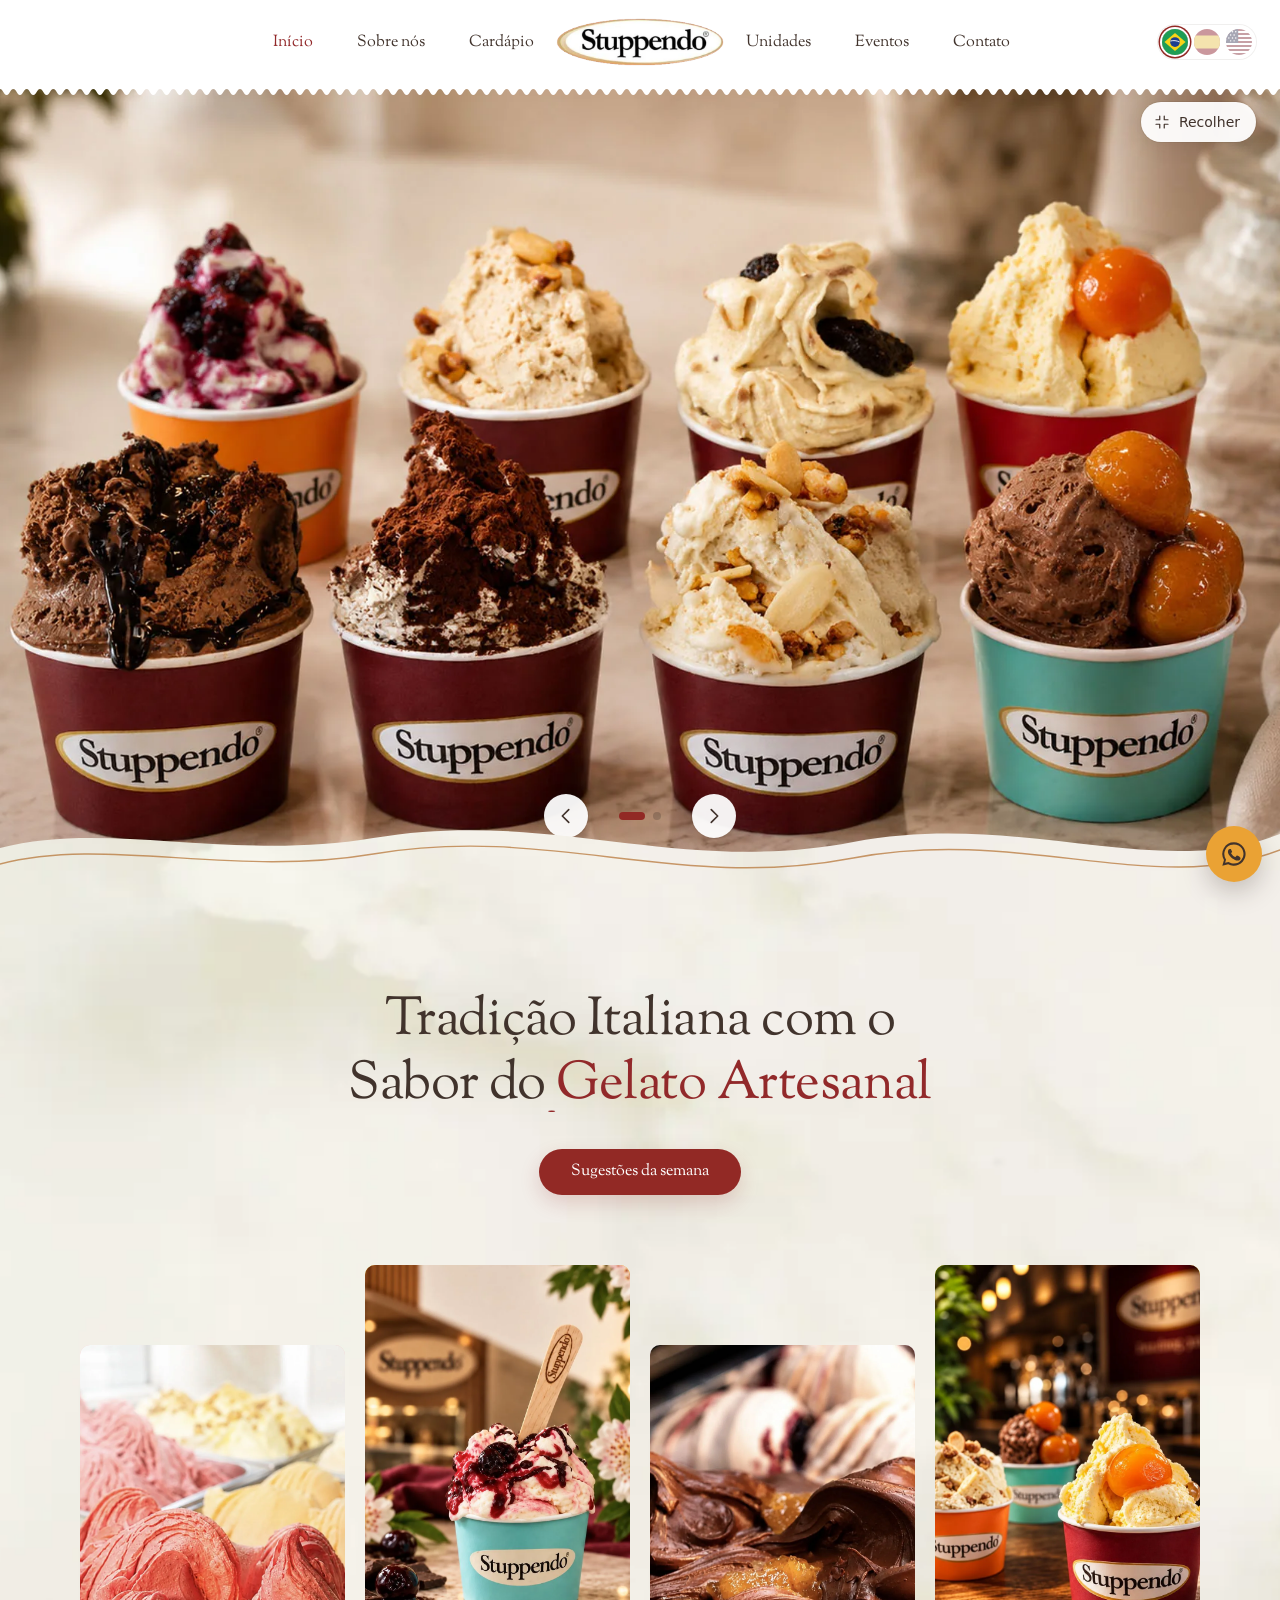
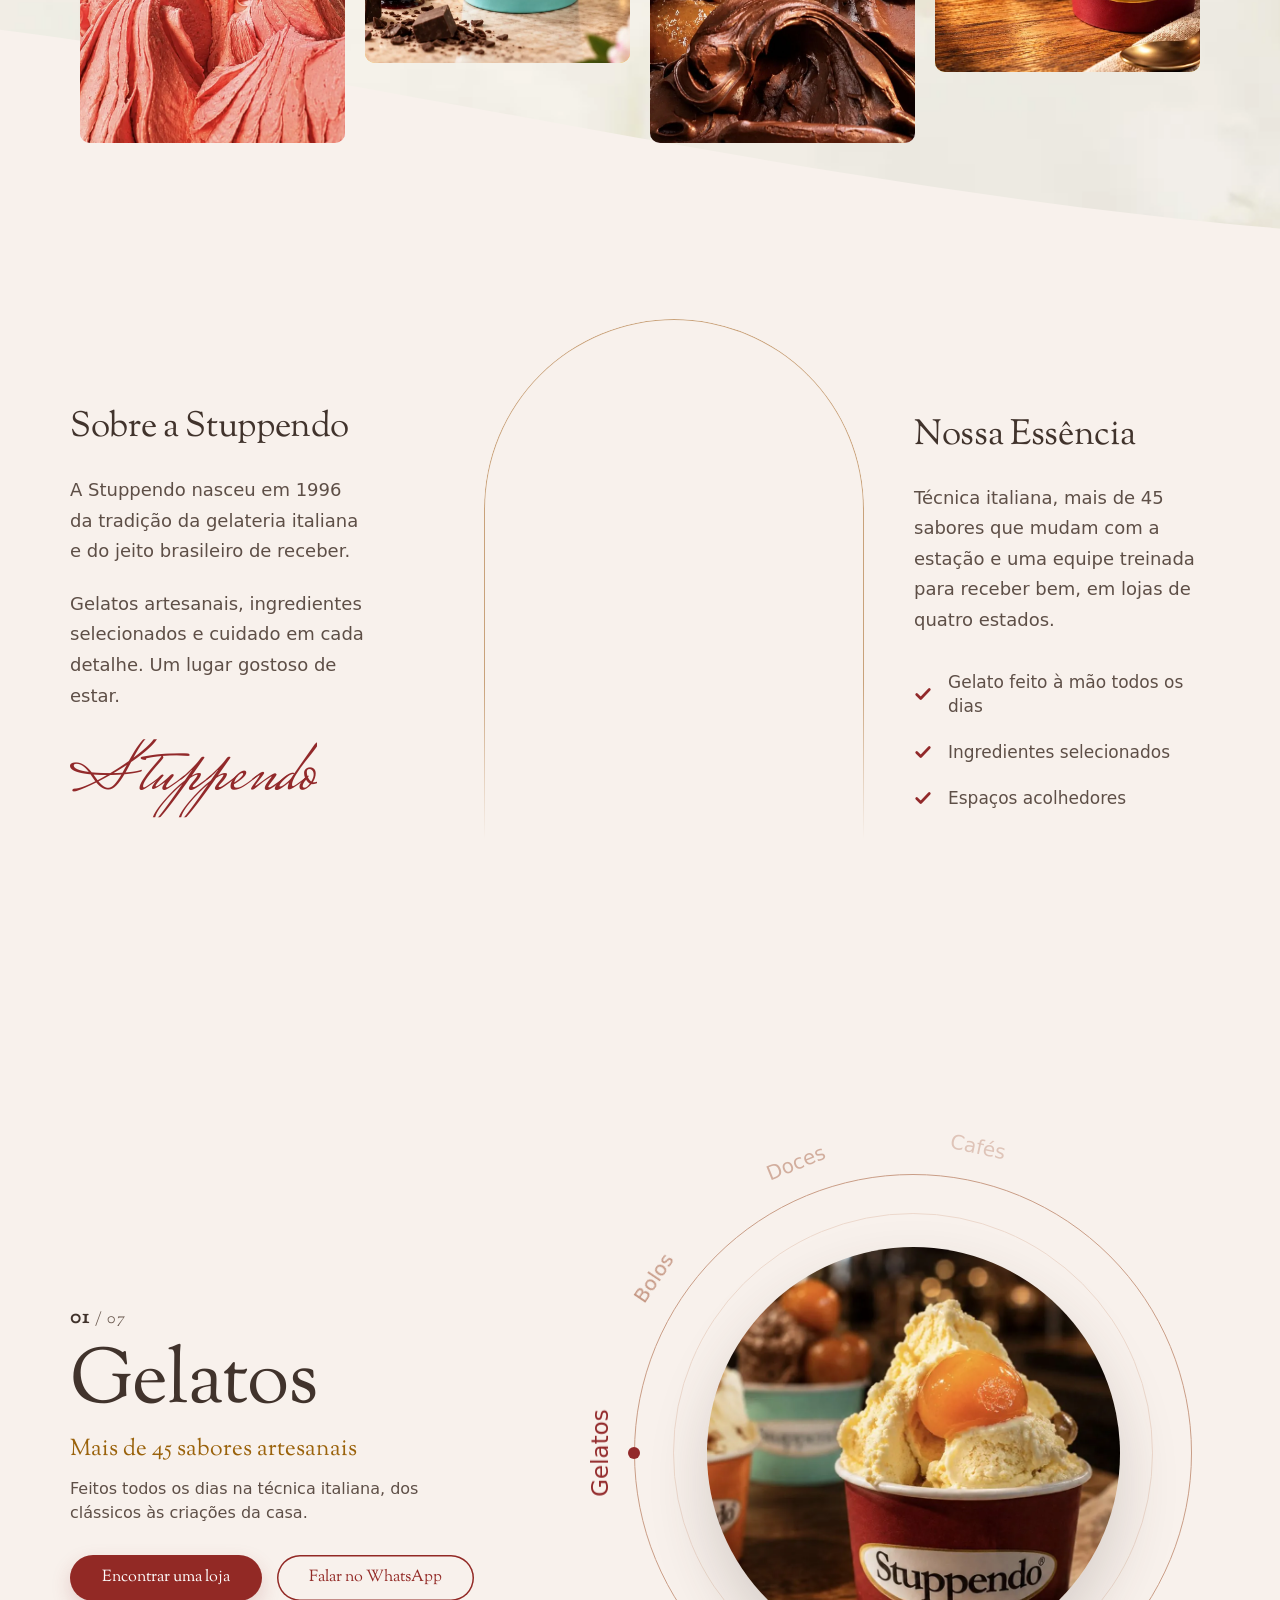
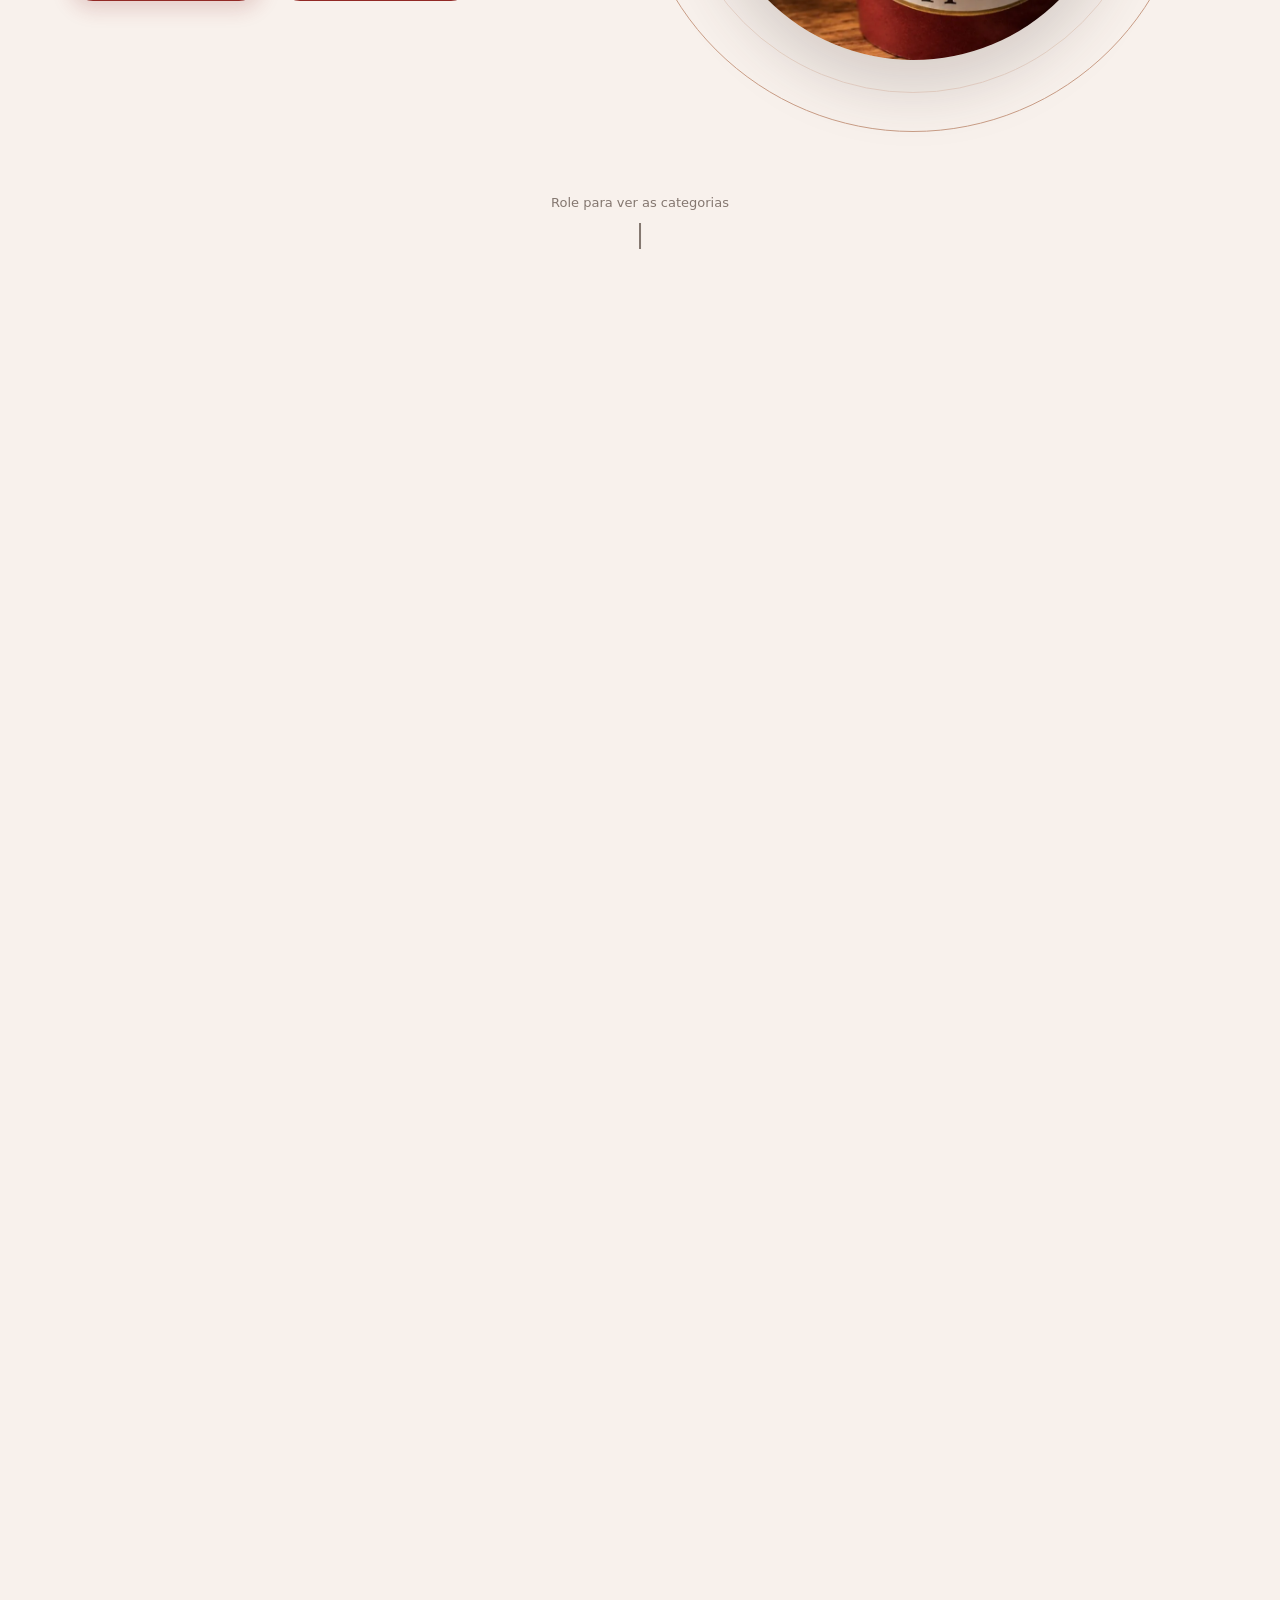
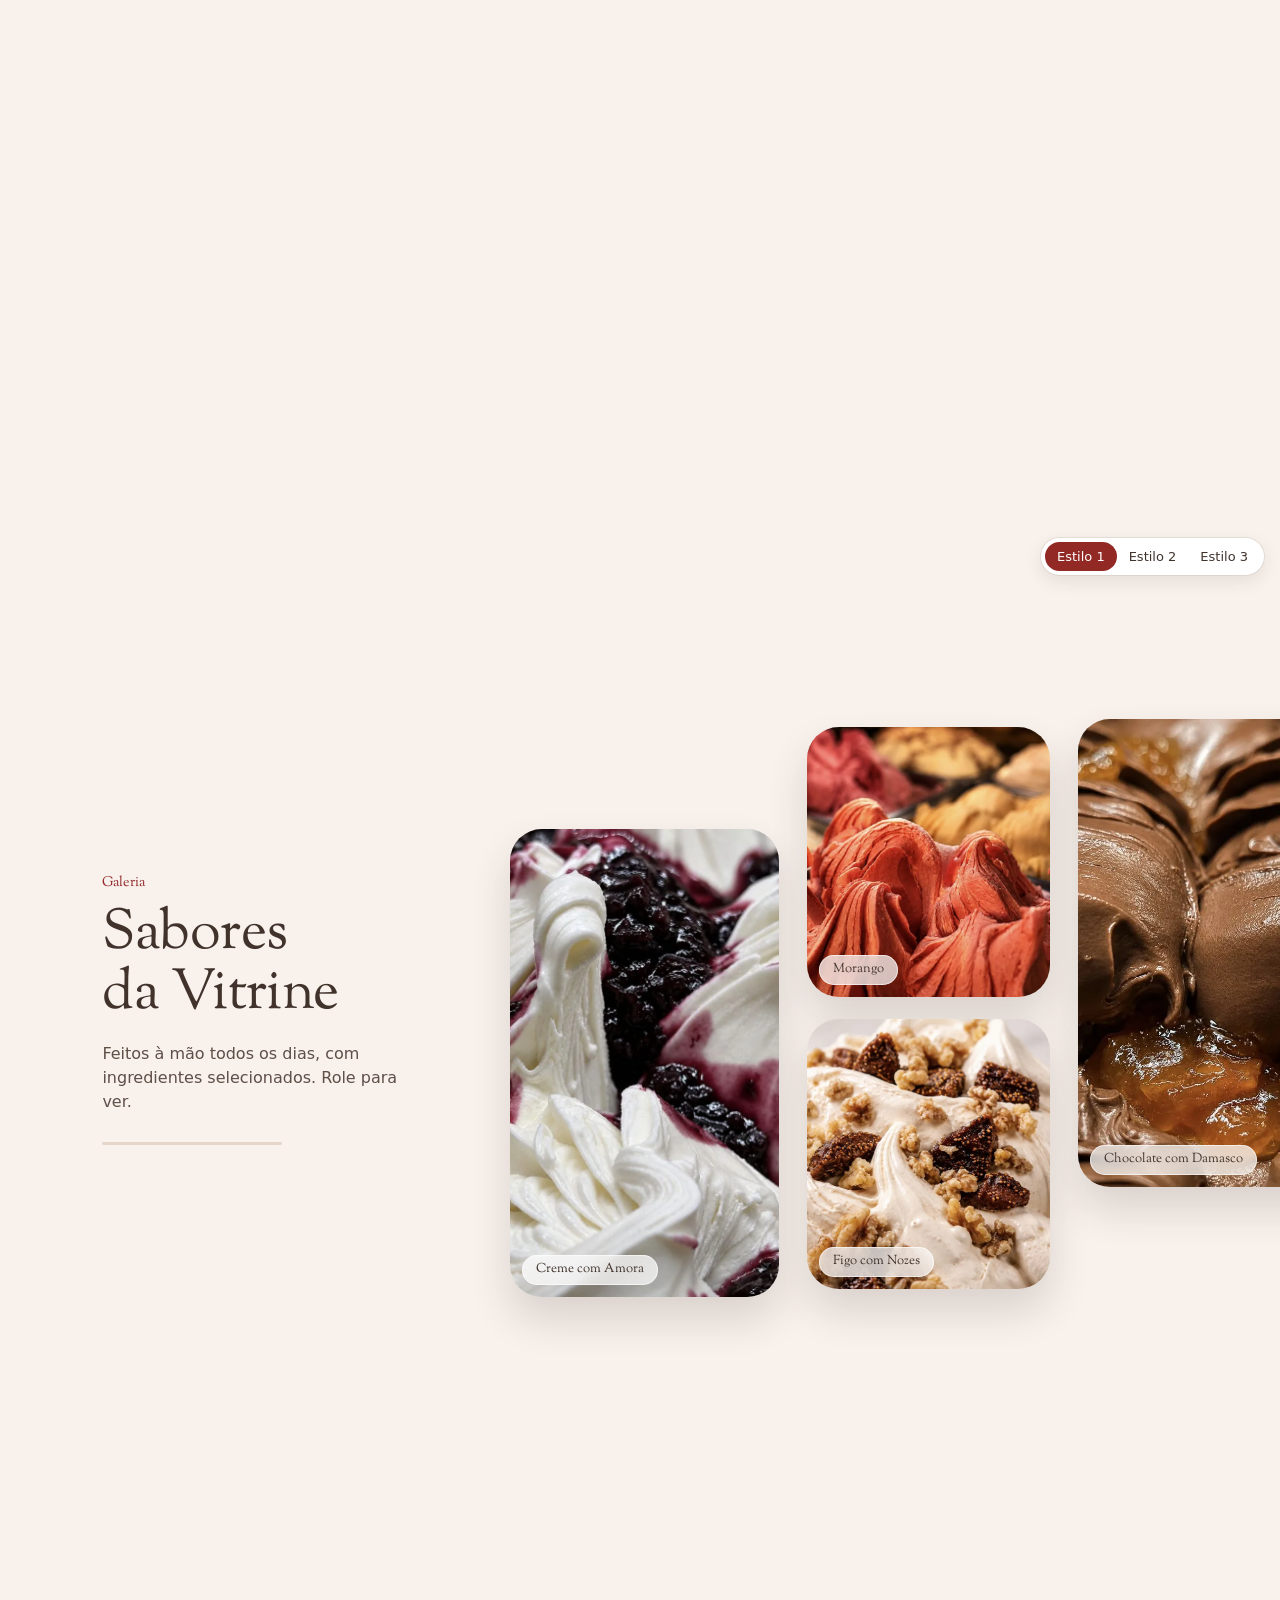
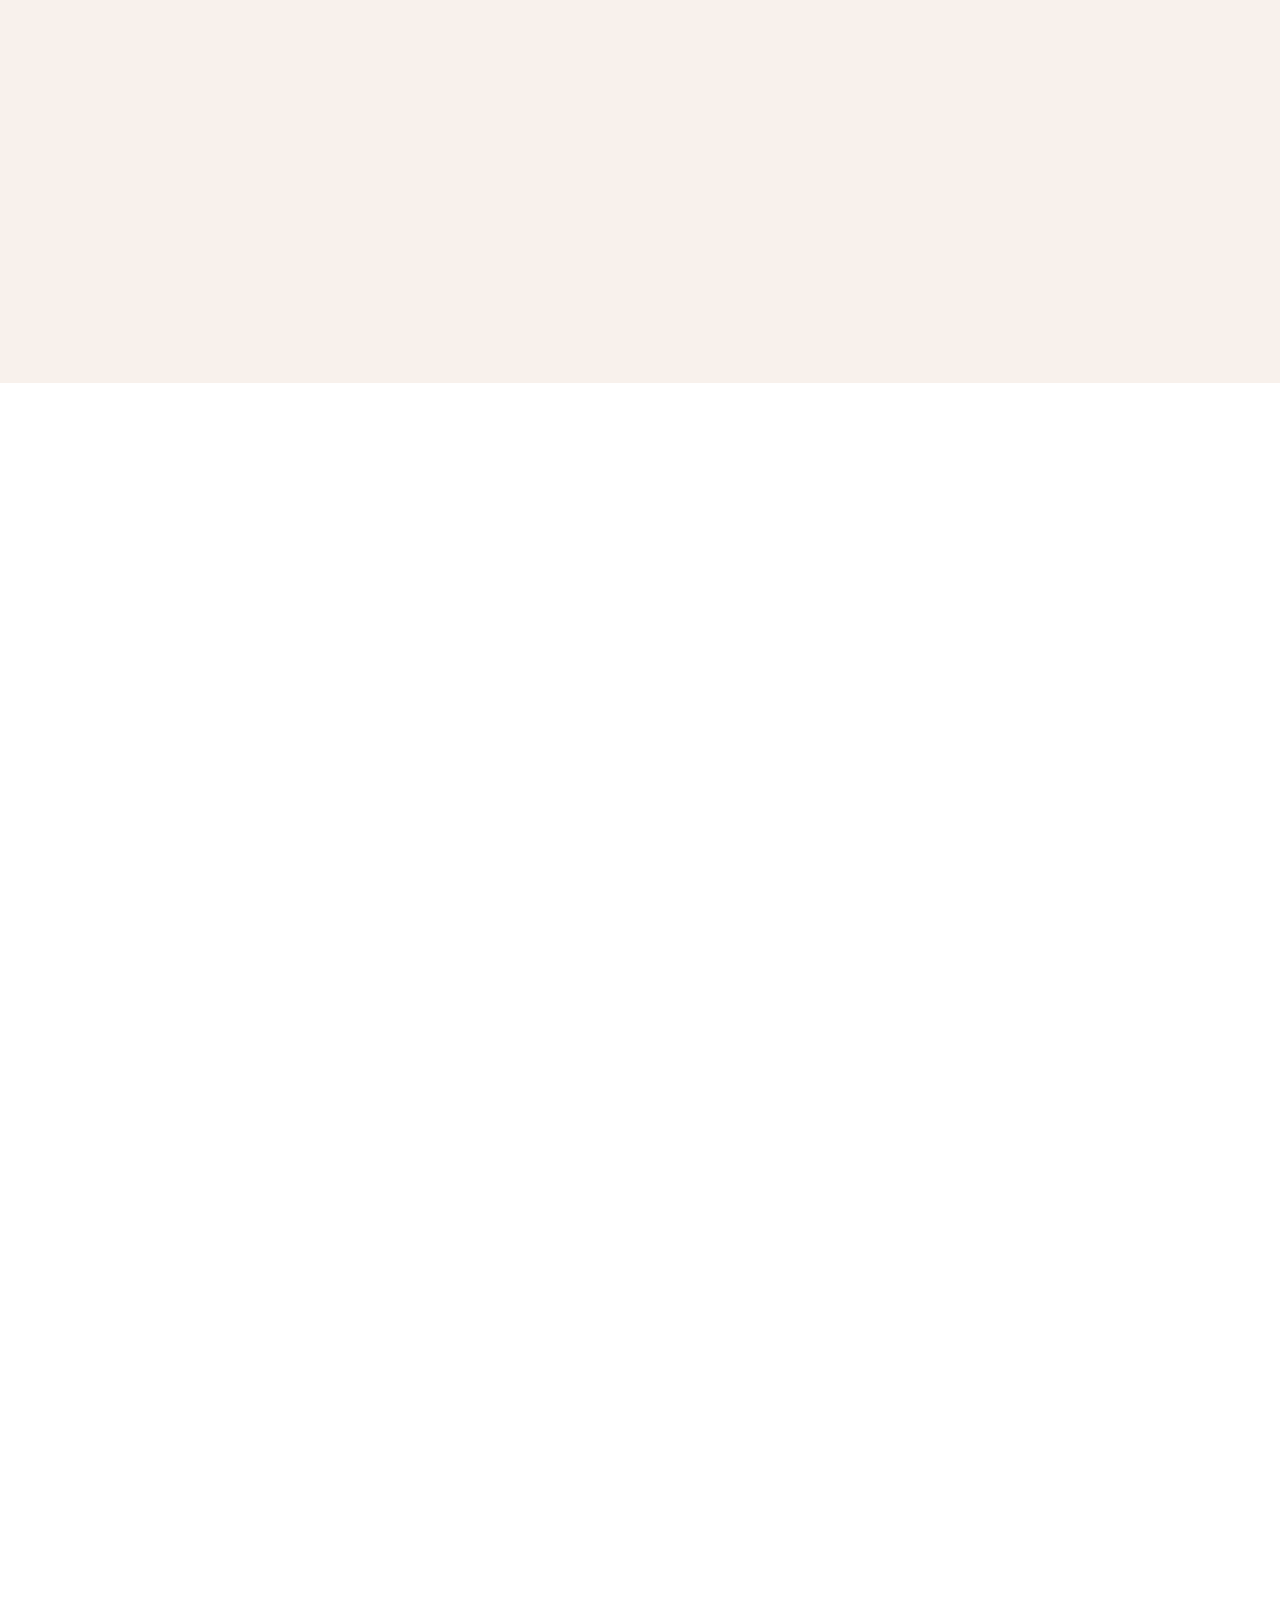
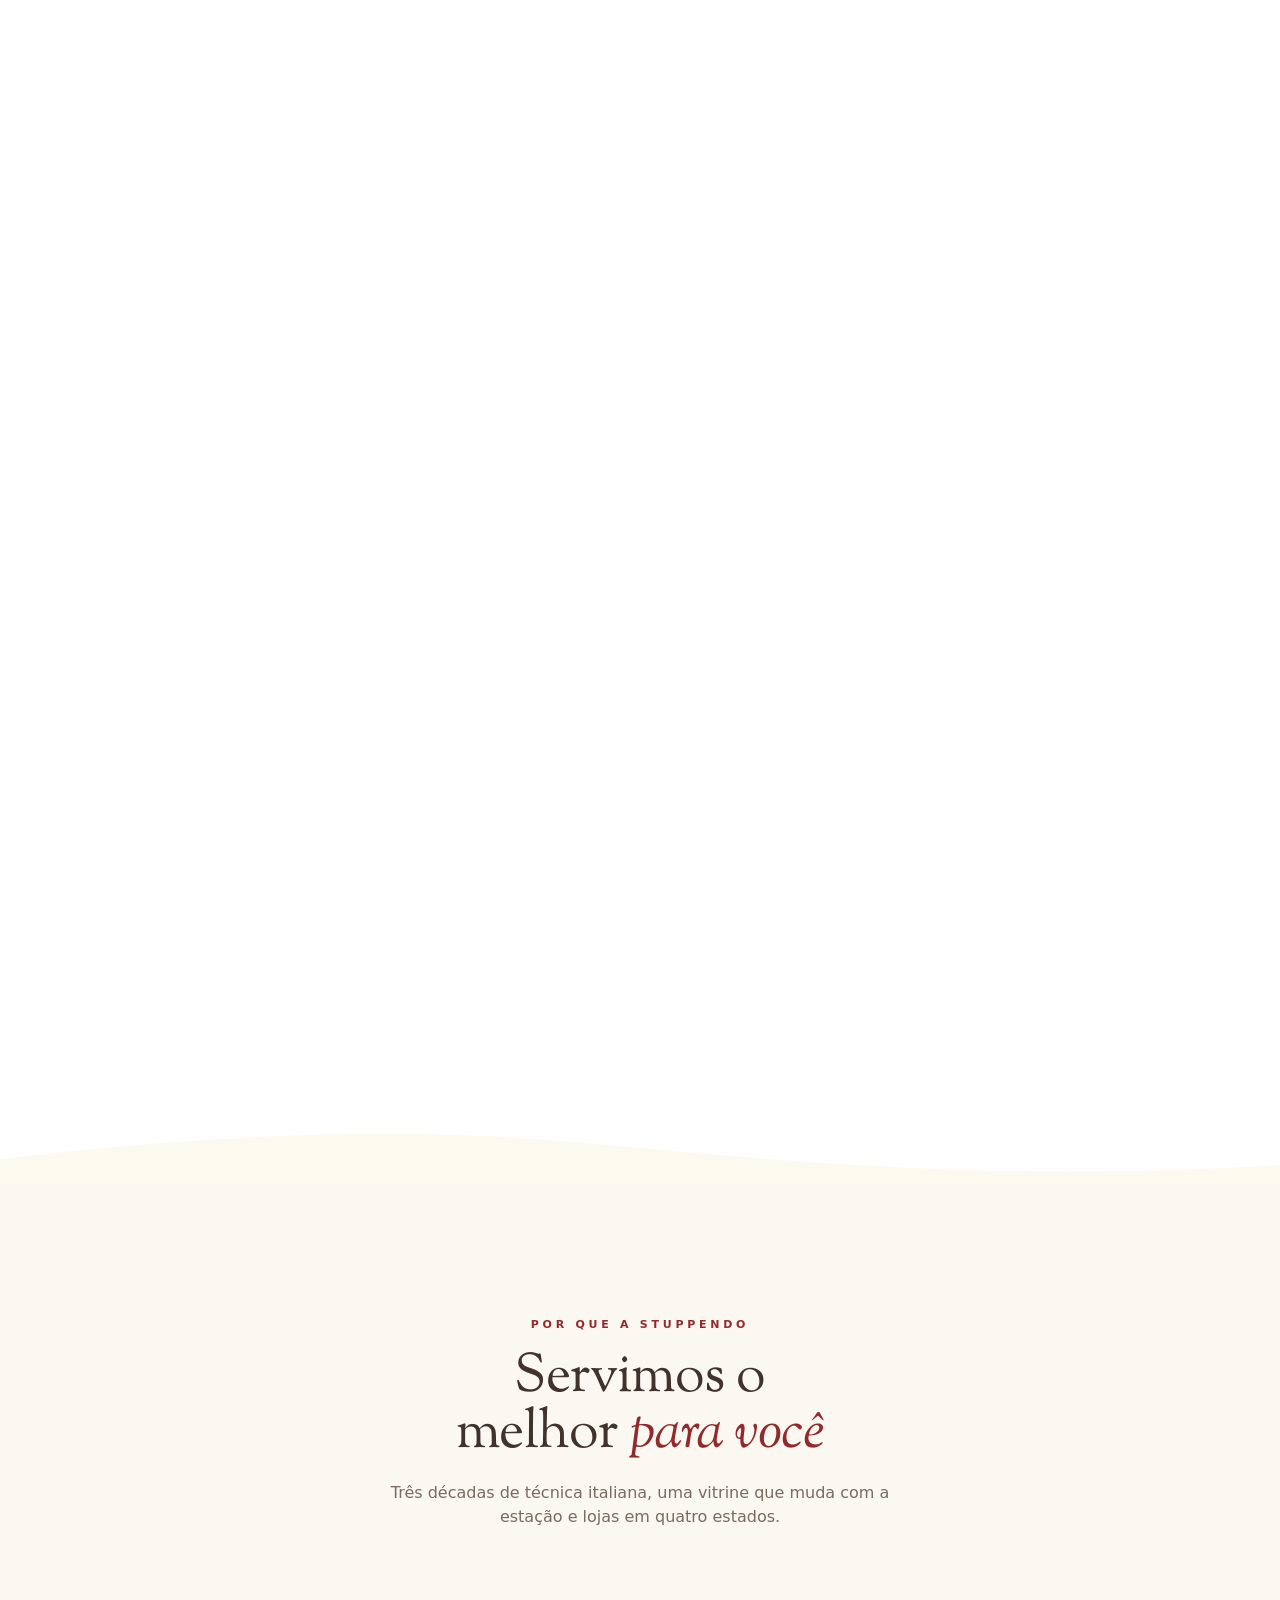
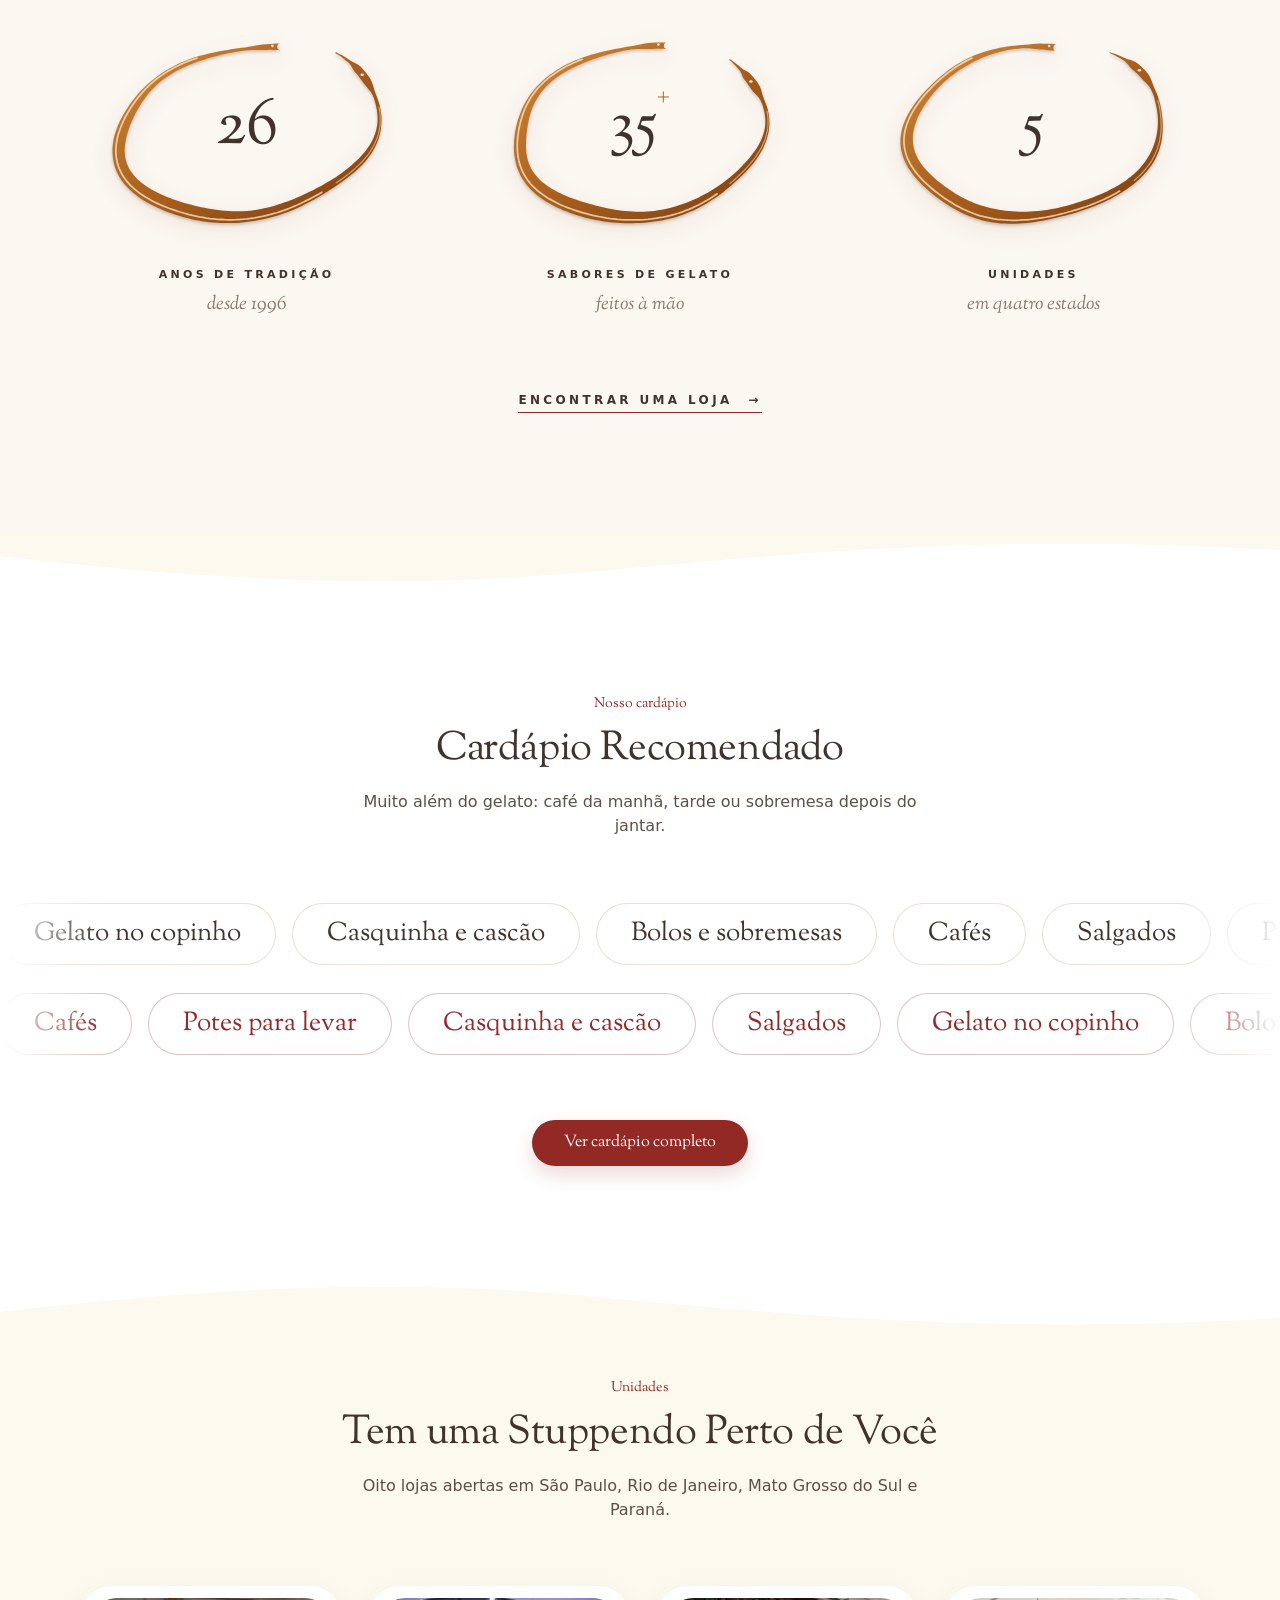
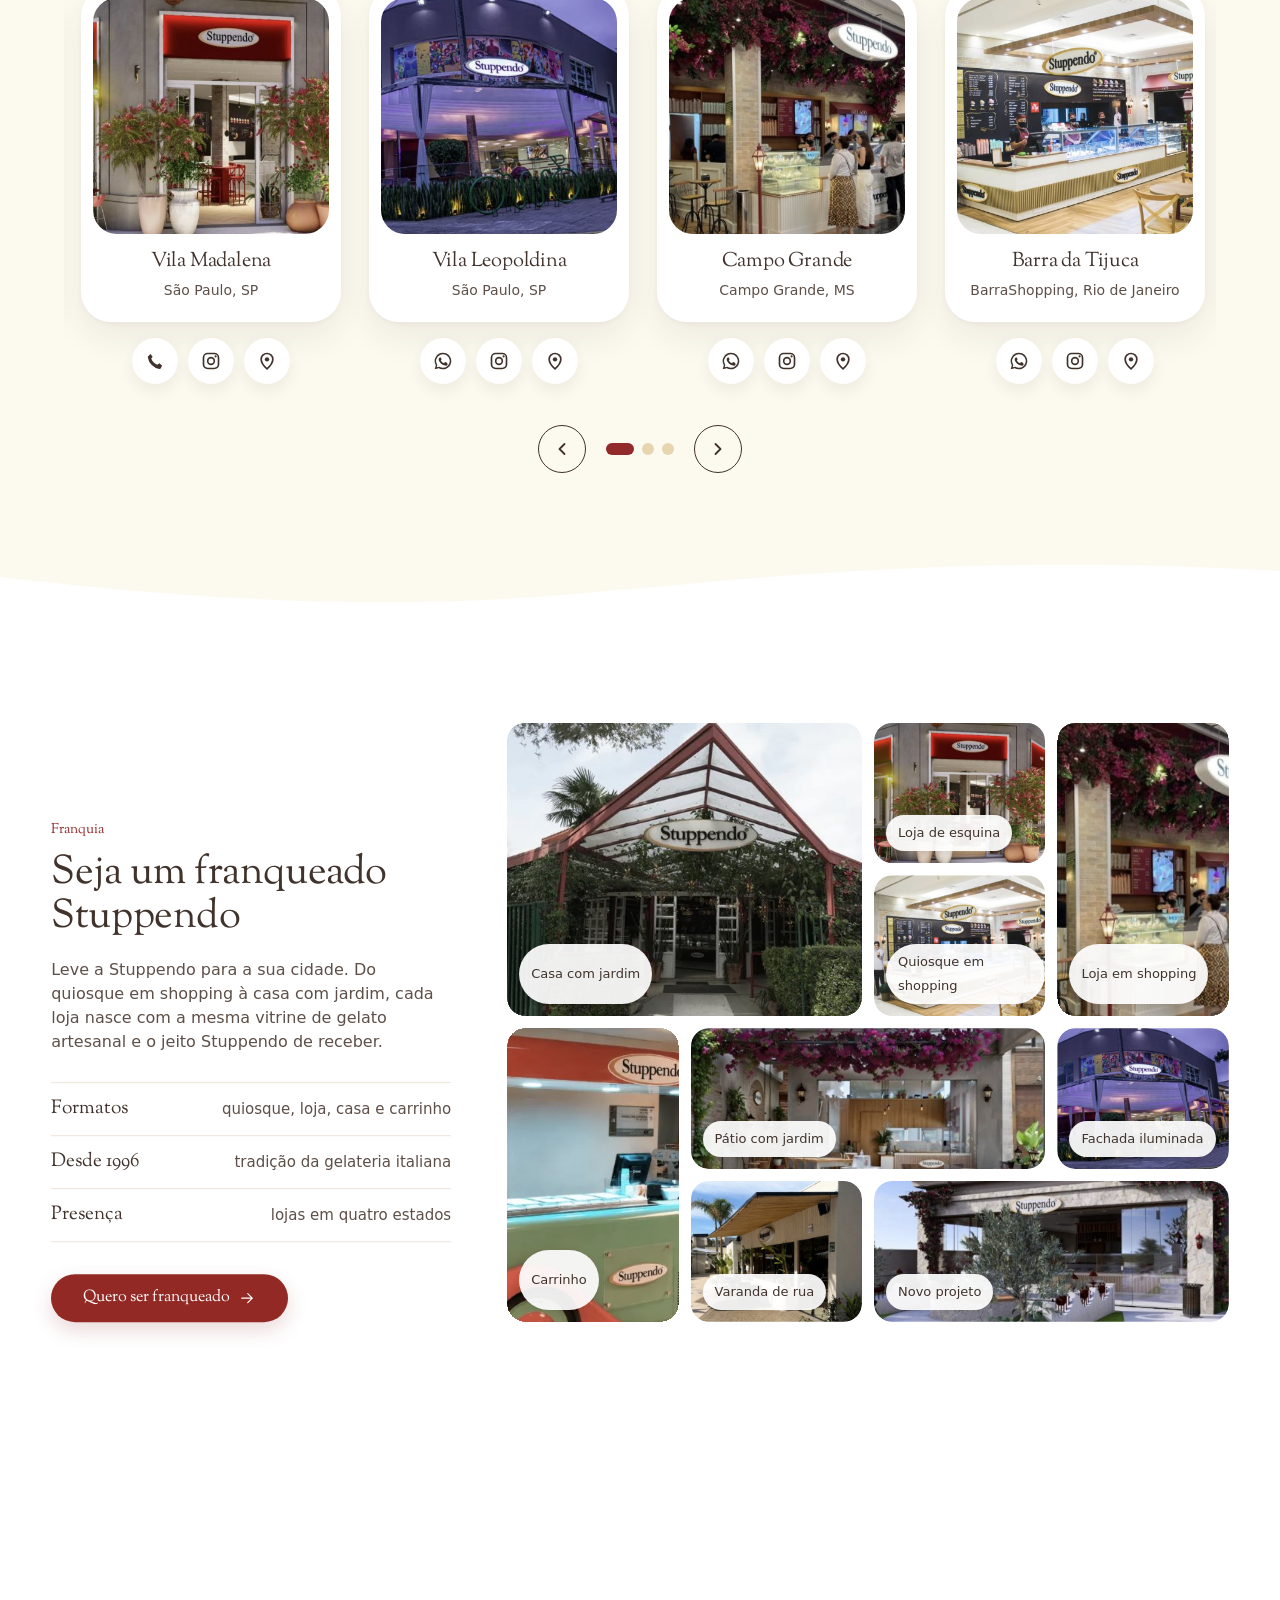
==== commit c113d63f: "Seção Seja um franqueado com mosaico de formatos de loja Co-Authored-By: Claude Opus 5.5 <noreply@an" ====
--- a/index.html
+++ b/index.html
@@ -1058,6 +1058,33 @@
 @media (max-width:1100px){.g3-grid{column-count:3}}
 @media (max-width:640px){.g3-grid{column-count:2;column-gap:4px}.g3-it{margin-bottom:4px}.g3{padding:130px 4px 40px}.g3-tag{opacity:1;transform:none;font-size:11px;padding:4px 8px}}
 @media (prefers-reduced-motion:reduce){.g3-it,.g3-it img{transition:none;clip-path:none;opacity:1;transform:none}}
+
+/* franquia: mosaico de formatos */
+.fr{padding:110px 0 120px;background:#fff;overflow:hidden}
+.fr-wrap{display:grid;grid-template-columns:minmax(300px,400px) 1fr;gap:56px;align-items:start;padding:0 max(24px,4vw);max-width:1500px;margin:0 auto}
+.fr-copy{position:sticky;top:130px}
+.fr-copy .h2{margin:10px 0 18px;line-height:1.1}
+.fr-copy .lead{color:var(--body)}
+.fr-list{list-style:none;padding:0;margin:28px 0 32px;display:grid;gap:0;border-top:1px solid #eee3d8}
+.fr-list li{display:flex;justify-content:space-between;gap:16px;padding:14px 0;border-bottom:1px solid #eee3d8;font-size:15px}
+.fr-list b{font-family:var(--f-head);font-weight:400;font-size:19px;color:var(--ink)}
+.fr-list span{color:var(--body);text-align:right}
+.fr-copy .btn svg{width:18px;height:18px;transition:transform .3s}
+.fr-copy .btn:hover svg{transform:translateX(4px)}
+.fr-grid{display:grid;grid-template-columns:repeat(4,1fr);grid-auto-rows:clamp(130px,11vw,190px);grid-auto-flow:dense;gap:12px}
+.fr-it{position:relative;margin:0;overflow:hidden;border-radius:18px;background:#eadfd6}
+.fr-it.w2{grid-column:span 2}.fr-it.h2{grid-row:span 2}
+.fr-it img{width:100%;height:100%;object-fit:cover;transition:transform 1.2s cubic-bezier(.2,.8,.2,1)}
+.fr-it:hover img{transform:scale(1.06)}
+.fr-it figcaption{position:absolute;left:12px;bottom:12px;padding:6px 12px;border-radius:50px;background:rgba(255,255,255,.92);color:var(--ink);font-size:13px;box-shadow:0 4px 12px rgba(40,28,22,.12)}
+.js .fr .fr-it{opacity:0;clip-path:inset(100% 0 0 0 round 18px);transform:translateY(30px)}
+.fr.in .fr-it{opacity:1;clip-path:inset(0 0 0 0 round 18px);transform:none;transition:opacity .6s ease,clip-path 1.1s cubic-bezier(.7,0,.2,1),transform 1.1s cubic-bezier(.2,.8,.2,1);transition-delay:calc(var(--k) * 90ms)}
+.js .fr .fr-copy>*{opacity:0;transform:translateY(20px)}
+.fr.in .fr-copy>*{opacity:1;transform:none;transition:opacity .7s ease,transform .8s cubic-bezier(.2,.8,.2,1)}
+.fr.in .fr-copy>:nth-child(2){transition-delay:.08s}.fr.in .fr-copy>:nth-child(3){transition-delay:.16s}.fr.in .fr-copy>:nth-child(4){transition-delay:.24s}.fr.in .fr-copy>:nth-child(5){transition-delay:.32s}
+@media (max-width:1000px){.fr-wrap{grid-template-columns:1fr;gap:36px}.fr-copy{position:static}.fr-grid{grid-template-columns:repeat(3,1fr)}}
+@media (max-width:640px){.fr{padding:80px 0}.fr-grid{grid-template-columns:repeat(2,1fr);grid-auto-rows:150px;gap:8px}.fr-it{border-radius:14px}.fr-it figcaption{font-size:11px;padding:4px 9px;left:8px;bottom:8px}.fr-list span{font-size:13px}}
+@media (prefers-reduced-motion:reduce){.js .fr .fr-it,.js .fr .fr-copy>*{opacity:1;clip-path:none;transform:none}}
 </style>
 </head>
 <body>
@@ -1337,18 +1364,16 @@
   </section>
   <svg class="wave" viewBox="0 0 1000 100" preserveAspectRatio="none" aria-hidden="true"><path fill="currentColor" d="M0 0v40c160 40 300 55 440 30C600 40 760 0 1000 30V0z"/></svg>
 
-  <section class="news" id="novidades">
-    <div class="container">
-      <div class="head center" data-anim="up">
-        <span class="eyebrow">Para você</span>
-        <h2 class="h2">Eventos e Novidades</h2>
-        <p class="lead" style="margin-top:16px">Leve a Stuppendo para a sua festa, para casa ou para a sua cidade.</p>
+  <section class="fr" id="novidades" aria-labelledby="frTitle">
+    <div class="fr-wrap">
+      <div class="fr-copy">
+        <span class="eyebrow">Franquia</span>
+        <h2 class="h2" id="frTitle">Seja um franqueado Stuppendo</h2>
+        <p class="lead">Leve a Stuppendo para a sua cidade. Do quiosque em shopping à casa com jardim, cada loja nasce com a mesma vitrine de gelato artesanal e o jeito Stuppendo de receber.</p>
+        <ul class="fr-list"><li><b>Formatos</b><span>quiosque, loja, casa e carrinho</span></li><li><b>Desde 1996</b><span>tradição da gelateria italiana</span></li><li><b>Presença</b><span>lojas em quatro estados</span></li></ul>
+        <a class="btn" href="https://wa.me/551150932967?text=Ol%C3%A1%2C%20quero%20saber%20sobre%20a%20franquia%20Stuppendo" target="_blank" rel="noopener">Quero ser franqueado <svg viewBox="0 0 24 24" aria-hidden="true"><path d="M5 12h14M13 6l6 6-6 6" stroke="currentColor" stroke-width="1.6" fill="none" stroke-linecap="round" stroke-linejoin="round"/></svg></a>
       </div>
-      <div class="nv-track" id="nvTrack">
-<article class="nv-group nv-a" style="--k:0"><figure class="nv-ph big"><img src="img/carrinho.webp" alt="Carrinho Stuppendo em evento" loading="lazy" decoding="async"></figure><a class="nv-card" href="https://wa.me/551150932967" target="_blank" rel="noopener"><div class="nv-top"><span>Eventos</span><span class="nv-ics"><i><svg viewBox="0 0 24 24"><path d="M4 20l5-14 9 9z" fill="none" stroke="currentColor" stroke-width="1.4" stroke-linejoin="round"/><path d="M14 4l1 2M19 9l2 1M17 3l-1 3" stroke="currentColor" stroke-width="1.4" stroke-linecap="round"/></svg></i><i><svg viewBox="0 0 24 24"><rect x="4" y="5" width="16" height="15" rx="3" fill="none" stroke="currentColor" stroke-width="1.4"/><path d="M4 10h16M9 3v4M15 3v4" stroke="currentColor" stroke-width="1.4" stroke-linecap="round"/></svg></i></span></div><p>Gelato servido na hora para casamentos e empresas</p><span class="nv-cta">Pedir orçamento <svg viewBox="0 0 24 24" aria-hidden="true"><path d="M5 12h14M13 6l6 6-6 6" stroke="currentColor" stroke-width="1.6" fill="none" stroke-linecap="round" stroke-linejoin="round"/></svg></span></a></article>
-<article class="nv-group nv-b" style="--k:1"><figure class="nv-ph big"><img class="crop-low" src="img/mundo/potes.webp" alt="Potes de gelato para levar" loading="lazy" decoding="async"></figure><a class="nv-card" href="#unidades"><div class="nv-top"><span>Para levar</span><span class="nv-ics"><i><svg viewBox="0 0 24 24"><path d="M6 8h12l-1 12H7z" fill="none" stroke="currentColor" stroke-width="1.4" stroke-linejoin="round"/><path d="M9 8a3 3 0 0 1 6 0" fill="none" stroke="currentColor" stroke-width="1.4"/></svg></i><i><svg viewBox="0 0 24 24"><path d="M4 11l8-6 8 6v9H4z" fill="none" stroke="currentColor" stroke-width="1.4" stroke-linejoin="round"/></svg></i></span></div><p>O sabor preferido em pote, para ter em casa</p><span class="nv-cta">Escolher a loja <svg viewBox="0 0 24 24" aria-hidden="true"><path d="M5 12h14M13 6l6 6-6 6" stroke="currentColor" stroke-width="1.6" fill="none" stroke-linecap="round" stroke-linejoin="round"/></svg></span></a></article>
-<article class="nv-group nv-c" style="--k:2"><figure class="nv-ph big"><img src="img/vitrine-cannoli.webp" alt="Vitrine de loja Stuppendo" loading="lazy" decoding="async"></figure><a class="nv-card" href="#contato"><div class="nv-top"><span>Franquia</span><span class="nv-ics"><i><svg viewBox="0 0 24 24"><path d="M12 21s-6-5.3-6-10a6 6 0 1 1 12 0c0 4.7-6 10-6 10z" fill="none" stroke="currentColor" stroke-width="1.4"/><circle cx="12" cy="11" r="2" fill="none" stroke="currentColor" stroke-width="1.4"/></svg></i><i><svg viewBox="0 0 24 24"><path d="M4 18l6-6 4 4 6-8" fill="none" stroke="currentColor" stroke-width="1.4" stroke-linecap="round" stroke-linejoin="round"/></svg></i></span></div><p>Leve a Stuppendo para a sua cidade com um modelo validado</p><span class="nv-cta">Seja franqueado <svg viewBox="0 0 24 24" aria-hidden="true"><path d="M5 12h14M13 6l6 6-6 6" stroke="currentColor" stroke-width="1.6" fill="none" stroke-linecap="round" stroke-linejoin="round"/></svg></span></a></article>
-      </div>
+      <div class="fr-grid"><figure class="fr-it w2 h2" style="--k:0"><img src="img/lojas/moema.jpg" alt="Formato Casa com jardim: unidade Stuppendo" loading="lazy" decoding="async"><figcaption>Casa com jardim</figcaption></figure><figure class="fr-it " style="--k:1"><img src="img/lojas/vila-madalena.jpg" alt="Formato Loja de esquina: unidade Stuppendo" loading="lazy" decoding="async"><figcaption>Loja de esquina</figcaption></figure><figure class="fr-it h2" style="--k:2"><img src="img/lojas/campo-grande.jpg" alt="Formato Loja em shopping: unidade Stuppendo" loading="lazy" decoding="async"><figcaption>Loja em shopping</figcaption></figure><figure class="fr-it " style="--k:3"><img src="img/lojas/barra.jpg" alt="Formato Quiosque em shopping: unidade Stuppendo" loading="lazy" decoding="async"><figcaption>Quiosque em shopping</figcaption></figure><figure class="fr-it h2" style="--k:4"><img src="img/lojas/sirio.jpg" alt="Formato Carrinho: unidade Stuppendo" loading="lazy" decoding="async"><figcaption>Carrinho</figcaption></figure><figure class="fr-it w2" style="--k:5"><img src="img/lojas/santo-andre.jpg" alt="Formato Pátio com jardim: unidade Stuppendo" loading="lazy" decoding="async"><figcaption>Pátio com jardim</figcaption></figure><figure class="fr-it " style="--k:6"><img src="img/lojas/vila-leopoldina.jpg" alt="Formato Fachada iluminada: unidade Stuppendo" loading="lazy" decoding="async"><figcaption>Fachada iluminada</figcaption></figure><figure class="fr-it " style="--k:7"><img src="img/lojas/londrina.jpg" alt="Formato Varanda de rua: unidade Stuppendo" loading="lazy" decoding="async"><figcaption>Varanda de rua</figcaption></figure><figure class="fr-it w2" style="--k:8"><img src="img/lojas/rio-verde.jpg" alt="Formato Novo projeto: unidade Stuppendo" loading="lazy" decoding="async"><figcaption>Novo projeto</figcaption></figure></div>
     </div>
   </section>
 
@@ -1748,7 +1773,7 @@
 var x0=null;bn.addEventListener('touchstart',function(e){x0=e.touches[0].clientX},{passive:true});bn.addEventListener('touchend',function(e){if(x0===null)return;var dx=e.changedTouches[0].clientX-x0;if(Math.abs(dx)>40)go(i+(dx<0?1:-1));x0=null});
 })();</script>
 <script>(function(){
-var D={"t": {"Início": ["Inicio", "Home"], "Sobre nós": ["Sobre nosotros", "About us"], "Cardápio": ["Menú", "Menu"], "Unidades": ["Tiendas", "Stores"], "Eventos": ["Eventos", "Events"], "Contato": ["Contacto", "Contact"], "Expandir": ["Ampliar", "Expand"], "Recolher": ["Contraer", "Collapse"], "Expandir banner": ["Ampliar banner", "Expand banner"], "Recolher banner": ["Contraer banner", "Collapse banner"], "Tradição Italiana com o Sabor do": ["Tradición italiana con el sabor del", "Italian tradition with the taste of"], "Gelato Artesanal": ["Gelato Artesanal", "Artisan Gelato"], "Ver os sabores": ["Ver los sabores", "See the flavors"], "Sobre a Stuppendo": ["Sobre Stuppendo", "About Stuppendo"], "A Stuppendo nasceu em 1996 da tradição da gelateria italiana e do jeito brasileiro de receber.": ["Stuppendo nació en 1996 de la tradición de la heladería italiana y de la hospitalidad brasileña.", "Stuppendo was born in 1996 from the Italian gelateria tradition and Brazilian hospitality."], "Gelatos artesanais, ingredientes selecionados e cuidado em cada detalhe. Um lugar gostoso de estar.": ["Gelatos artesanales, ingredientes seleccionados y cuidado en cada detalle. Un lugar agradable para estar.", "Artisan gelato, selected ingredients and care in every detail. A lovely place to be."], "Nossa Essência": ["Nuestra Esencia", "Our Essence"], "Técnica italiana, mais de 45 sabores que mudam com a estação e uma equipe treinada para receber bem, em lojas de quatro estados.": ["Técnica italiana, más de 45 sabores que cambian con la estación y un equipo preparado para recibir bien, en tiendas de cuatro estados.", "Italian technique, more than 45 flavors that change with the season and a team trained to welcome you, in stores across four states."], "Gelato feito à mão todos os dias": ["Gelato hecho a mano todos los días", "Gelato handmade every day"], "Ingredientes selecionados": ["Ingredientes seleccionados", "Selected ingredients"], "Espaços acolhedores": ["Espacios acogedores", "Welcoming spaces"], "Gelatos": ["Gelatos", "Gelato"], "Mais de 45 sabores artesanais": ["Más de 45 sabores artesanales", "More than 45 artisan flavors"], "Feitos todos os dias na técnica italiana, dos clássicos às criações da casa.": ["Hechos todos los días con técnica italiana, de los clásicos a las creaciones de la casa.", "Made every day with Italian technique, from the classics to house creations."], "Encontrar uma loja": ["Encontrar una tienda", "Find a store"], "Falar no WhatsApp": ["Hablar por WhatsApp", "Chat on WhatsApp"], "Bolos": ["Tortas", "Cakes"], "Doces": ["Dulces", "Sweets"], "Cafés": ["Cafés", "Coffee"], "Salgados": ["Salados", "Savory"], "Para levar": ["Para llevar", "To go"], "Role para ver as categorias": ["Desliza para ver las categorías", "Scroll to see the categories"], "Galeria": ["Galería", "Gallery"], "Sabores": ["Sabores", "Flavors"], "da Vitrine": ["de la Vitrina", "from the Display"], "Feitos à mão todos os dias, com ingredientes selecionados. Role para ver.": ["Hechos a mano todos los días, con ingredientes seleccionados. Desliza para ver.", "Handmade every day with selected ingredients. Scroll to see."], "Creme com Amora": ["Crema con Mora", "Cream with Blackberry"], "Morango": ["Fresa", "Strawberry"], "Figo com Nozes": ["Higo con Nueces", "Fig with Walnuts"], "Chocolate com Damasco": ["Chocolate con Albaricoque", "Chocolate with Apricot"], "Amendoim": ["Maní", "Peanut"], "Chocolate com Castanhas": ["Chocolate con Castañas", "Chocolate with Nuts"], "Folhado Caramelizado": ["Hojaldre Caramelizado", "Caramelized Puff Pastry"], "No Copinho": ["En Vasito", "In a Cup"], "Churros": ["Churros", "Churros"], "Crocante": ["Crocante", "Crunchy"], "Castanha Caramelizada": ["Castaña Caramelizada", "Caramelized Nut"], "Figo e Nozes": ["Higo y Nueces", "Fig and Walnuts"], "Pistache com Folhado": ["Pistacho con Hojaldre", "Pistachio with Puff Pastry"], "Na Vitrine": ["En la Vitrina", "On Display"], "Bolo de Chocolate": ["Torta de Chocolate", "Chocolate Cake"], "Carrinho Stuppendo": ["Carrito Stuppendo", "Stuppendo Cart"], "Gelato Stuppendo no Seu Evento": ["Gelato Stuppendo en tu Evento", "Stuppendo Gelato at Your Event"], "Casamentos, aniversários e eventos corporativos com o carrinho Stuppendo, buffet de gelato servido na hora, cannoli e doces finos para a mesa.": ["Bodas, cumpleaños y eventos corporativos con el carrito Stuppendo, buffet de gelato servido al momento, cannoli y dulces finos para la mesa.", "Weddings, birthdays and corporate events with the Stuppendo cart, a gelato buffet served fresh, cannoli and fine sweets for the table."], "Casamentos": ["Bodas", "Weddings"], "Aniversários": ["Cumpleaños", "Birthdays"], "Corporativos": ["Corporativos", "Corporate"], "Pedir orçamento": ["Pedir presupuesto", "Request a quote"], "Buffet de gelato": ["Buffet de gelato", "Gelato buffet"], "Doces finos": ["Dulces finos", "Fine sweets"], "Cannoli": ["Cannoli", "Cannoli"], "Por que a Stuppendo": ["Por qué Stuppendo", "Why Stuppendo"], "Servimos o melhor": ["Servimos lo mejor", "We serve the best"], "para você": ["para ti", "for you"], "Três décadas de técnica italiana, uma vitrine que muda com a estação e lojas em quatro estados.": ["Tres décadas de técnica italiana, una vitrina que cambia con la estación y tiendas en cuatro estados.", "Three decades of Italian technique, a display that changes with the season and stores in four states."], "Anos de tradição": ["Años de tradición", "Years of tradition"], "desde 1996": ["desde 1996", "since 1996"], "Sabores de gelato": ["Sabores de gelato", "Gelato flavors"], "feitos à mão": ["hechos a mano", "handmade"], "em quatro estados": ["en cuatro estados", "in four states"], "Nosso cardápio": ["Nuestro menú", "Our menu"], "Cardápio Recomendado": ["Menú Recomendado", "Recommended Menu"], "Muito além do gelato: café da manhã, tarde ou sobremesa depois do jantar.": ["Mucho más que gelato: desayuno, merienda o postre después de la cena.", "Much more than gelato: breakfast, afternoon treats or dessert after dinner."], "Gelato no copinho": ["Gelato en vasito", "Gelato in a cup"], "Casquinha e cascão": ["Cono y cucurucho", "Cones"], "Bolos e sobremesas": ["Tortas y postres", "Cakes and desserts"], "Potes para levar": ["Potes para llevar", "Tubs to go"], "Ver cardápio completo": ["Ver menú completo", "See full menu"], "Tem uma Stuppendo Perto de Você": ["Hay una Stuppendo Cerca de Ti", "There's a Stuppendo Near You"], "Oito lojas abertas em São Paulo, Rio de Janeiro, Mato Grosso do Sul e Paraná.": ["Ocho tiendas abiertas en São Paulo, Río de Janeiro, Mato Grosso do Sul y Paraná.", "Eight stores open in São Paulo, Rio de Janeiro, Mato Grosso do Sul and Paraná."], "Hospital, São Paulo": ["Hospital, São Paulo", "Hospital, São Paulo"], "Em breve": ["Próximamente", "Coming soon"], "Inauguração em breve": ["Inauguración próximamente", "Opening soon"], "Para você": ["Para ti", "For you"], "Eventos e Novidades": ["Eventos y Novedades", "Events and News"], "Leve a Stuppendo para a sua festa, para casa ou para a sua cidade.": ["Lleva Stuppendo a tu fiesta, a tu casa o a tu ciudad.", "Bring Stuppendo to your party, your home or your city."], "Gelato servido na hora para casamentos e empresas": ["Gelato servido al momento para bodas y empresas", "Gelato served fresh for weddings and companies"], "O sabor preferido em pote, para ter em casa": ["Tu sabor favorito en pote, para tener en casa", "Your favorite flavor in a tub, to keep at home"], "Escolher a loja": ["Elegir la tienda", "Choose a store"], "Franquia": ["Franquicia", "Franchise"], "Leve a Stuppendo para a sua cidade com um modelo validado": ["Lleva Stuppendo a tu ciudad con un modelo probado", "Bring Stuppendo to your city with a proven model"], "Seja franqueado": ["Sé franquiciado", "Become a franchisee"], "Um mundo estupendo": ["Un mundo estupendo", "A stupendous world"], "feito pra você.": ["hecho para ti.", "made for you."], "e o verdadeiro gelato": ["y el verdadero gelato", "and real gelato"], "Receba as Novidades": ["Recibe las Novedades", "Get the News"], "Sabores novos, inaugurações e ofertas das unidades direto no seu e-mail.": ["Nuevos sabores, inauguraciones y ofertas de las tiendas directo en tu correo.", "New flavors, store openings and offers straight to your inbox."], "Seu e-mail": ["Tu correo", "Your email"], "Inscrever": ["Suscribirme", "Subscribe"], "Digite um e-mail válido, por exemplo nome@email.com.": ["Escribe un correo válido, por ejemplo nombre@correo.com.", "Enter a valid email, for example name@email.com."], "Pronto, você vai receber as novidades da Stuppendo.": ["Listo, vas a recibir las novedades de Stuppendo.", "Done, you'll receive the Stuppendo news."], "Gelateria artesanal italiana. Tradição italiana, criação brasileira, desde 1996.": ["Heladería artesanal italiana. Tradición italiana, creación brasileña, desde 1996.", "Italian artisan gelateria. Italian tradition, Brazilian creation, since 1996."], "Links Rápidos": ["Enlaces Rápidos", "Quick Links"], "Atendimento": ["Atención", "Customer service"], "Horários variam por unidade": ["Los horarios varían según la tienda", "Hours vary by store"], "Loja matriz: Rua Canário, 1321, Moema, São Paulo": ["Tienda principal: Rua Canário, 1321, Moema, São Paulo", "Flagship store: Rua Canário, 1321, Moema, São Paulo"], "Fale conosco": ["Contáctanos", "Talk to us"], "Copyright © 2026. Todos os direitos reservados.": ["Copyright © 2026. Todos los derechos reservados.", "Copyright © 2026. All rights reserved."], "Principal, esquerda": ["Principal, izquierda", "Main, left"], "Stuppendo, voltar ao início": ["Stuppendo, volver al inicio", "Stuppendo, back to home"], "Principal, direita": ["Principal, derecha", "Main, right"], "Abrir menu": ["Abrir menú", "Open menu"], "Menu móvel": ["Menú móvil", "Mobile menu"], "1 de 2": ["1 de 2", "1 of 2"], "2 de 2": ["2 de 2", "2 of 2"], "Oito copos de gelato Stuppendo com sabores variados": ["Ocho vasos de gelato Stuppendo con sabores variados", "Eight cups of Stuppendo gelato in assorted flavors"], "Dia das Crianças Stuppendo: no Dia das Crianças, a Stuppendo presenteia com um livrinho de colorir e giz de cera pra criançada se divertir.": ["Día del Niño Stuppendo: en el Día del Niño, Stuppendo regala un librito para colorear y crayones para que los niños se diviertan.", "Stuppendo Children's Day: on Children's Day, Stuppendo gives kids a coloring book and crayons to have fun."], "Banner anterior": ["Banner anterior", "Previous banner"], "Próximo banner": ["Siguiente banner", "Next banner"], "Escolher banner": ["Elegir banner", "Choose banner"], "Gelato de morango cremoso na vitrine": ["Gelato cremoso de fresa en la vitrina", "Creamy strawberry gelato on display"], "Gelato com calda de amarena no copo azul Stuppendo": ["Gelato con salsa de amarena en el vaso azul Stuppendo", "Gelato with amarena sauce in the blue Stuppendo cup"], "Gelato de chocolate com damasco em calda": ["Gelato de chocolate con albaricoque en almíbar", "Chocolate gelato with apricot in syrup"], "Três copos de gelato Stuppendo na loja": ["Tres vasos de gelato Stuppendo en la tienda", "Three cups of Stuppendo gelato in the store"], "Homem sorrindo segurando um copo de gelato Stuppendo com calda de amarena, na loja": ["Hombre sonriendo con un vaso de gelato Stuppendo con salsa de amarena, en la tienda", "Smiling man holding a cup of Stuppendo gelato with amarena sauce, in the store"], "Categorias do cardápio": ["Categorías del menú", "Menu categories"], "Gelato de creme com damasco no copo vermelho Stuppendo": ["Gelato de crema con albaricoque en el vaso rojo Stuppendo", "Cream gelato with apricot in the red Stuppendo cup"], "Fatia de bolo de chocolate com doce de leite": ["Porción de torta de chocolate con dulce de leche", "Slice of chocolate cake with dulce de leche"], "Cannoli com creme e raspas de limão": ["Cannoli con crema y ralladura de limón", "Cannoli with cream and lemon zest"], "Bolo de chocolate com doce de leite e café espresso": ["Torta de chocolate con dulce de leche y café espresso", "Chocolate cake with dulce de leche and espresso"], "Sanduíche de tomate seco, queijo e rúcula": ["Sándwich de tomate seco, queso y rúcula", "Sun-dried tomato, cheese and arugula sandwich"], "Potes de gelato e copo Stuppendo para levar": ["Potes de gelato y vaso Stuppendo para llevar", "Gelato tubs and Stuppendo cup to go"], "Carrinho de gelato Stuppendo": ["Carrito de gelato Stuppendo", "Stuppendo gelato cart"], "Galeria de sabores": ["Galería de sabores", "Flavor gallery"], "Creme com Amora: Calda de frutas vermelhas": ["Crema con Mora: Salsa de frutos rojos", "Cream with Blackberry: Red berry sauce"], "Morango: Feito com a fruta": ["Fresa: Hecho con la fruta", "Strawberry: Made with the fruit"], "Figo com Nozes: Creme de canela, figo e nozes": ["Higo con Nueces: Crema de canela, higo y nueces", "Fig with Walnuts: Cinnamon cream, fig and walnuts"], "Chocolate com Damasco: Cacau intenso e damasco em calda": ["Chocolate con Albaricoque: Cacao intenso y albaricoque en almíbar", "Chocolate with Apricot: Intense cocoa and apricot in syrup"], "Amendoim: Creme com amendoim torrado": ["Maní: Crema con maní tostado", "Peanut: Cream with roasted peanuts"], "Chocolate com Castanhas: Castanhas e uvas-passas": ["Chocolate con Castañas: Castañas y pasas", "Chocolate with Nuts: Nuts and raisins"], "Folhado Caramelizado: Massa folhada crocante e caramelo": ["Hojaldre Caramelizado: Hojaldre crocante y caramelo", "Caramelized Puff Pastry: Crispy puff pastry and caramel"], "No Copinho: O clássico Stuppendo": ["En Vasito: El clásico Stuppendo", "In a Cup: The Stuppendo classic"], "Churros: Doce de leite, canela e churros": ["Churros: Dulce de leche, canela y churros", "Churros: Dulce de leche, cinnamon and churros"], "Crocante: Amendoim caramelizado": ["Crocante: Maní caramelizado", "Crunchy: Caramelized peanuts"], "Castanha Caramelizada: Creme com castanhas e caramelo": ["Castaña Caramelizada: Crema con castañas y caramelo", "Caramelized Nut: Cream with nuts and caramel"], "Figo e Nozes: Figo em calda e nozes inteiras": ["Higo y Nueces: Higo en almíbar y nueces enteras", "Fig and Walnuts: Fig in syrup and whole walnuts"], "Pistache com Folhado: Inspirado no baklava": ["Pistacho con Hojaldre: Inspirado en el baklava", "Pistachio with Puff Pastry: Inspired by baklava"], "Na Vitrine: Sabores feitos todos os dias": ["En la Vitrina: Sabores hechos todos los días", "On Display: Flavors made every day"], "Bolo de Chocolate: Camadas de bolo e creme de cacau": ["Torta de Chocolate: Capas de bizcocho y crema de cacao", "Chocolate Cake: Layers of cake and cocoa cream"], "Carrinho de gelato Stuppendo para eventos": ["Carrito de gelato Stuppendo para eventos", "Stuppendo gelato cart for events"], "Buffet de gelato montado para evento": ["Buffet de gelato montado para un evento", "Gelato buffet set up for an event"], "Brigadeiros gourmet para festas": ["Brigadeiros gourmet para fiestas", "Gourmet brigadeiros for parties"], "Cannoli servidos em evento": ["Cannoli servidos en un evento", "Cannoli served at an event"], "Itens do cardápio": ["Productos del menú", "Menu items"], "Lista de unidades, role para o lado": ["Lista de tiendas, desliza hacia el lado", "Store list, scroll sideways"], "Unidades anteriores": ["Tiendas anteriores", "Previous stores"], "Navegar unidades": ["Navegar tiendas", "Browse stores"], "Próximas unidades": ["Siguientes tiendas", "Next stores"], "Carrinho Stuppendo em evento": ["Carrito Stuppendo en un evento", "Stuppendo cart at an event"], "Potes de gelato para levar": ["Potes de gelato para llevar", "Gelato tubs to go"], "Vitrine de loja Stuppendo": ["Vitrina de tienda Stuppendo", "Stuppendo store display"], "Gelatos na vitrine": ["Gelatos en la vitrina", "Gelato on display"], "Bolo de coco": ["Torta de coco", "Coconut cake"], "Quindins": ["Quindins", "Quindins"], "Bolo com café": ["Torta con café", "Cake with coffee"], "Pera com gelato": ["Pera con gelato", "Pear with gelato"], "Torta de queijo": ["Tarta de queso", "Cheesecake"], "Brigadeiros": ["Brigadeiros", "Brigadeiros"], "Bolo de chocolate": ["Torta de chocolate", "Chocolate cake"], "Sanduíche": ["Sándwich", "Sandwich"], "Instagram das unidades": ["Instagram de las tiendas", "Store Instagram accounts"], "Falar com a Stuppendo no WhatsApp": ["Hablar con Stuppendo por WhatsApp", "Chat with Stuppendo on WhatsApp"], "Bolos da casa": ["Tortas de la casa", "House cakes"], "Bolos em camadas com recheios cremosos, inteiros ou em fatia.": ["Tortas en capas con rellenos cremosos, enteras o en porción.", "Layer cakes with creamy fillings, whole or by the slice."], "Ver o cardápio": ["Ver el menú", "See the menu"], "Doces italianos": ["Dulces italianos", "Italian sweets"], "Cannoli, brigadeiros e doces finos para acompanhar o gelato.": ["Cannoli, brigadeiros y dulces finos para acompañar el gelato.", "Cannoli, brigadeiros and fine sweets to go with your gelato."], "Espresso de verdade": ["Espresso de verdad", "Real espresso"], "Espresso, cappuccino e bebidas quentes para uma pausa completa.": ["Espresso, cappuccino y bebidas calientes para una pausa completa.", "Espresso, cappuccino and hot drinks for a proper break."], "Para o lanche": ["Para la merienda", "For a snack"], "Opções salgadas para quem quer uma refeição leve na loja.": ["Opciones saladas para quien quiere una comida ligera en la tienda.", "Savory options for a light meal in the store."], "O sabor em casa": ["El sabor en casa", "The flavor at home"], "Potes de gelato para a sobremesa de domingo ou para ter sempre no congelador.": ["Potes de gelato para el postre del domingo o para tener siempre en el congelador.", "Gelato tubs for Sunday dessert or to always have in the freezer."], "Gelato na sua festa": ["Gelato en tu fiesta", "Gelato at your party"], "Carrinho Stuppendo para casamentos, aniversários e eventos corporativos.": ["Carrito Stuppendo para bodas, cumpleaños y eventos corporativos.", "Stuppendo cart for weddings, birthdays and corporate events."], "Idioma": ["Idioma", "Language"], "Fechar": ["Cerrar", "Close"], "Foto anterior": ["Foto anterior", "Previous photo"], "Próxima foto": ["Siguiente foto", "Next photo"], "Foto ampliada": ["Foto ampliada", "Enlarged photo"], "Estilo 1": ["Estilo 1", "Style 1"], "Estilo 2": ["Estilo 2", "Style 2"], "Estilo da galeria": ["Estilo de la galería", "Gallery style"], "Arraste para ver": ["Arrastra para ver", "Drag to explore"], "Galeria de sabores, arraste para o lado": ["Galería de sabores, arrastra hacia el lado", "Flavor gallery, drag sideways"], "Sabores da Vitrine": ["Sabores de la Vitrina", "Flavors from the Display"], "café da manhã, tarde ou sobremesa depois do jantar.": ["desayuno, merienda o postre después de la cena.", "breakfast, afternoon treats or dessert after dinner."], "Rua Canário, 1321, Moema, São Paulo": ["Rua Canário, 1321, Moema, São Paulo", "Rua Canário, 1321, Moema, São Paulo"], "no Dia das Crianças, a Stuppendo presenteia com um livrinho de colorir e giz de cera pra criançada se divertir.": ["en el Día del Niño, Stuppendo regala un librito para colorear y crayones para que los niños se diviertan.", "on Children's Day, Stuppendo gives kids a coloring book and crayons to have fun."], "Calda de frutas vermelhas": ["Salsa de frutos rojos", "Red berry sauce"], "Feito com a fruta": ["Hecho con la fruta", "Made with the fruit"], "Creme de canela, figo e nozes": ["Crema de canela, higo y nueces", "Cinnamon cream, fig and walnuts"], "Cacau intenso e damasco em calda": ["Cacao intenso y albaricoque en almíbar", "Intense cocoa and apricot in syrup"], "Creme com amendoim torrado": ["Crema con maní tostado", "Cream with roasted peanuts"], "Castanhas e uvas-passas": ["Castañas y pasas", "Nuts and raisins"], "Massa folhada crocante e caramelo": ["Hojaldre crocante y caramelo", "Crispy puff pastry and caramel"], "O clássico Stuppendo": ["El clásico Stuppendo", "The Stuppendo classic"], "Doce de leite, canela e churros": ["Dulce de leche, canela y churros", "Dulce de leche, cinnamon and churros"], "Amendoim caramelizado": ["Maní caramelizado", "Caramelized peanuts"], "Creme com castanhas e caramelo": ["Crema con castañas y caramelo", "Cream with nuts and caramel"], "Figo em calda e nozes inteiras": ["Higo en almíbar y nueces enteras", "Fig in syrup and whole walnuts"], "Inspirado no baklava": ["Inspirado en el baklava", "Inspired by baklava"], "Sabores feitos todos os dias": ["Sabores hechos todos los días", "Flavors made every day"], "Camadas de bolo e creme de cacau": ["Capas de bizcocho y crema de cacao", "Layers of cake and cocoa cream"], "Estilo 3": ["Estilo 3", "Style 3"], "Sugestões da semana": ["Sugerencias de la semana", "This week's picks"], "Feitos à mão": ["Hechos a mano", "Handmade"], "todos os dias": ["todos los días", "every day"], "Gelateria artesanal italiana.": ["Heladería artesanal italiana.", "Italian artisan gelateria."], "Sabores que mudam com a estação.": ["Sabores que cambian con la estación.", "Flavors that change with the season."]}, "p": [["^Fachada da Stuppendo (.+)$", "Fachada de Stuppendo $1", "Stuppendo $1 storefront"], ["^WhatsApp da unidade (.+)$", "WhatsApp de la tienda $1", "WhatsApp for the $1 store"], ["^Instagram da unidade (.+)$", "Instagram de la tienda $1", "Instagram for the $1 store"], ["^Telefone da unidade (.+)$", "Teléfono de la tienda $1", "Phone for the $1 store"], ["^Como chegar na unidade (.+)$", "Cómo llegar a la tienda $1", "Directions to the $1 store"], ["^Ir para a página (\\d+) de (\\d+)$", "Ir a la página $1 de $2", "Go to page $1 of $2"], ["^Banner (\\d+)$", "Banner $1", "Banner $1"]]},T=D.t,P=D.p.map(function(x){return [new RegExp(x[0]),x[1],x[2]]});
+var D={"t": {"Início": ["Inicio", "Home"], "Sobre nós": ["Sobre nosotros", "About us"], "Cardápio": ["Menú", "Menu"], "Unidades": ["Tiendas", "Stores"], "Eventos": ["Eventos", "Events"], "Contato": ["Contacto", "Contact"], "Expandir": ["Ampliar", "Expand"], "Recolher": ["Contraer", "Collapse"], "Expandir banner": ["Ampliar banner", "Expand banner"], "Recolher banner": ["Contraer banner", "Collapse banner"], "Tradição Italiana com o Sabor do": ["Tradición italiana con el sabor del", "Italian tradition with the taste of"], "Gelato Artesanal": ["Gelato Artesanal", "Artisan Gelato"], "Ver os sabores": ["Ver los sabores", "See the flavors"], "Sobre a Stuppendo": ["Sobre Stuppendo", "About Stuppendo"], "A Stuppendo nasceu em 1996 da tradição da gelateria italiana e do jeito brasileiro de receber.": ["Stuppendo nació en 1996 de la tradición de la heladería italiana y de la hospitalidad brasileña.", "Stuppendo was born in 1996 from the Italian gelateria tradition and Brazilian hospitality."], "Gelatos artesanais, ingredientes selecionados e cuidado em cada detalhe. Um lugar gostoso de estar.": ["Gelatos artesanales, ingredientes seleccionados y cuidado en cada detalle. Un lugar agradable para estar.", "Artisan gelato, selected ingredients and care in every detail. A lovely place to be."], "Nossa Essência": ["Nuestra Esencia", "Our Essence"], "Técnica italiana, mais de 45 sabores que mudam com a estação e uma equipe treinada para receber bem, em lojas de quatro estados.": ["Técnica italiana, más de 45 sabores que cambian con la estación y un equipo preparado para recibir bien, en tiendas de cuatro estados.", "Italian technique, more than 45 flavors that change with the season and a team trained to welcome you, in stores across four states."], "Gelato feito à mão todos os dias": ["Gelato hecho a mano todos los días", "Gelato handmade every day"], "Ingredientes selecionados": ["Ingredientes seleccionados", "Selected ingredients"], "Espaços acolhedores": ["Espacios acogedores", "Welcoming spaces"], "Gelatos": ["Gelatos", "Gelato"], "Mais de 45 sabores artesanais": ["Más de 45 sabores artesanales", "More than 45 artisan flavors"], "Feitos todos os dias na técnica italiana, dos clássicos às criações da casa.": ["Hechos todos los días con técnica italiana, de los clásicos a las creaciones de la casa.", "Made every day with Italian technique, from the classics to house creations."], "Encontrar uma loja": ["Encontrar una tienda", "Find a store"], "Falar no WhatsApp": ["Hablar por WhatsApp", "Chat on WhatsApp"], "Bolos": ["Tortas", "Cakes"], "Doces": ["Dulces", "Sweets"], "Cafés": ["Cafés", "Coffee"], "Salgados": ["Salados", "Savory"], "Para levar": ["Para llevar", "To go"], "Role para ver as categorias": ["Desliza para ver las categorías", "Scroll to see the categories"], "Galeria": ["Galería", "Gallery"], "Sabores": ["Sabores", "Flavors"], "da Vitrine": ["de la Vitrina", "from the Display"], "Feitos à mão todos os dias, com ingredientes selecionados. Role para ver.": ["Hechos a mano todos los días, con ingredientes seleccionados. Desliza para ver.", "Handmade every day with selected ingredients. Scroll to see."], "Creme com Amora": ["Crema con Mora", "Cream with Blackberry"], "Morango": ["Fresa", "Strawberry"], "Figo com Nozes": ["Higo con Nueces", "Fig with Walnuts"], "Chocolate com Damasco": ["Chocolate con Albaricoque", "Chocolate with Apricot"], "Amendoim": ["Maní", "Peanut"], "Chocolate com Castanhas": ["Chocolate con Castañas", "Chocolate with Nuts"], "Folhado Caramelizado": ["Hojaldre Caramelizado", "Caramelized Puff Pastry"], "No Copinho": ["En Vasito", "In a Cup"], "Churros": ["Churros", "Churros"], "Crocante": ["Crocante", "Crunchy"], "Castanha Caramelizada": ["Castaña Caramelizada", "Caramelized Nut"], "Figo e Nozes": ["Higo y Nueces", "Fig and Walnuts"], "Pistache com Folhado": ["Pistacho con Hojaldre", "Pistachio with Puff Pastry"], "Na Vitrine": ["En la Vitrina", "On Display"], "Bolo de Chocolate": ["Torta de Chocolate", "Chocolate Cake"], "Carrinho Stuppendo": ["Carrito Stuppendo", "Stuppendo Cart"], "Gelato Stuppendo no Seu Evento": ["Gelato Stuppendo en tu Evento", "Stuppendo Gelato at Your Event"], "Casamentos, aniversários e eventos corporativos com o carrinho Stuppendo, buffet de gelato servido na hora, cannoli e doces finos para a mesa.": ["Bodas, cumpleaños y eventos corporativos con el carrito Stuppendo, buffet de gelato servido al momento, cannoli y dulces finos para la mesa.", "Weddings, birthdays and corporate events with the Stuppendo cart, a gelato buffet served fresh, cannoli and fine sweets for the table."], "Casamentos": ["Bodas", "Weddings"], "Aniversários": ["Cumpleaños", "Birthdays"], "Corporativos": ["Corporativos", "Corporate"], "Pedir orçamento": ["Pedir presupuesto", "Request a quote"], "Buffet de gelato": ["Buffet de gelato", "Gelato buffet"], "Doces finos": ["Dulces finos", "Fine sweets"], "Cannoli": ["Cannoli", "Cannoli"], "Por que a Stuppendo": ["Por qué Stuppendo", "Why Stuppendo"], "Servimos o melhor": ["Servimos lo mejor", "We serve the best"], "para você": ["para ti", "for you"], "Três décadas de técnica italiana, uma vitrine que muda com a estação e lojas em quatro estados.": ["Tres décadas de técnica italiana, una vitrina que cambia con la estación y tiendas en cuatro estados.", "Three decades of Italian technique, a display that changes with the season and stores in four states."], "Anos de tradição": ["Años de tradición", "Years of tradition"], "desde 1996": ["desde 1996", "since 1996"], "Sabores de gelato": ["Sabores de gelato", "Gelato flavors"], "feitos à mão": ["hechos a mano", "handmade"], "em quatro estados": ["en cuatro estados", "in four states"], "Nosso cardápio": ["Nuestro menú", "Our menu"], "Cardápio Recomendado": ["Menú Recomendado", "Recommended Menu"], "Muito além do gelato: café da manhã, tarde ou sobremesa depois do jantar.": ["Mucho más que gelato: desayuno, merienda o postre después de la cena.", "Much more than gelato: breakfast, afternoon treats or dessert after dinner."], "Gelato no copinho": ["Gelato en vasito", "Gelato in a cup"], "Casquinha e cascão": ["Cono y cucurucho", "Cones"], "Bolos e sobremesas": ["Tortas y postres", "Cakes and desserts"], "Potes para levar": ["Potes para llevar", "Tubs to go"], "Ver cardápio completo": ["Ver menú completo", "See full menu"], "Tem uma Stuppendo Perto de Você": ["Hay una Stuppendo Cerca de Ti", "There's a Stuppendo Near You"], "Oito lojas abertas em São Paulo, Rio de Janeiro, Mato Grosso do Sul e Paraná.": ["Ocho tiendas abiertas en São Paulo, Río de Janeiro, Mato Grosso do Sul y Paraná.", "Eight stores open in São Paulo, Rio de Janeiro, Mato Grosso do Sul and Paraná."], "Hospital, São Paulo": ["Hospital, São Paulo", "Hospital, São Paulo"], "Em breve": ["Próximamente", "Coming soon"], "Inauguração em breve": ["Inauguración próximamente", "Opening soon"], "Para você": ["Para ti", "For you"], "Eventos e Novidades": ["Eventos y Novedades", "Events and News"], "Leve a Stuppendo para a sua festa, para casa ou para a sua cidade.": ["Lleva Stuppendo a tu fiesta, a tu casa o a tu ciudad.", "Bring Stuppendo to your party, your home or your city."], "Gelato servido na hora para casamentos e empresas": ["Gelato servido al momento para bodas y empresas", "Gelato served fresh for weddings and companies"], "O sabor preferido em pote, para ter em casa": ["Tu sabor favorito en pote, para tener en casa", "Your favorite flavor in a tub, to keep at home"], "Escolher a loja": ["Elegir la tienda", "Choose a store"], "Franquia": ["Franquicia", "Franchise"], "Leve a Stuppendo para a sua cidade com um modelo validado": ["Lleva Stuppendo a tu ciudad con un modelo probado", "Bring Stuppendo to your city with a proven model"], "Seja franqueado": ["Sé franquiciado", "Become a franchisee"], "Um mundo estupendo": ["Un mundo estupendo", "A stupendous world"], "feito pra você.": ["hecho para ti.", "made for you."], "e o verdadeiro gelato": ["y el verdadero gelato", "and real gelato"], "Receba as Novidades": ["Recibe las Novedades", "Get the News"], "Sabores novos, inaugurações e ofertas das unidades direto no seu e-mail.": ["Nuevos sabores, inauguraciones y ofertas de las tiendas directo en tu correo.", "New flavors, store openings and offers straight to your inbox."], "Seu e-mail": ["Tu correo", "Your email"], "Inscrever": ["Suscribirme", "Subscribe"], "Digite um e-mail válido, por exemplo nome@email.com.": ["Escribe un correo válido, por ejemplo nombre@correo.com.", "Enter a valid email, for example name@email.com."], "Pronto, você vai receber as novidades da Stuppendo.": ["Listo, vas a recibir las novedades de Stuppendo.", "Done, you'll receive the Stuppendo news."], "Gelateria artesanal italiana. Tradição italiana, criação brasileira, desde 1996.": ["Heladería artesanal italiana. Tradición italiana, creación brasileña, desde 1996.", "Italian artisan gelateria. Italian tradition, Brazilian creation, since 1996."], "Links Rápidos": ["Enlaces Rápidos", "Quick Links"], "Atendimento": ["Atención", "Customer service"], "Horários variam por unidade": ["Los horarios varían según la tienda", "Hours vary by store"], "Loja matriz: Rua Canário, 1321, Moema, São Paulo": ["Tienda principal: Rua Canário, 1321, Moema, São Paulo", "Flagship store: Rua Canário, 1321, Moema, São Paulo"], "Fale conosco": ["Contáctanos", "Talk to us"], "Copyright © 2026. Todos os direitos reservados.": ["Copyright © 2026. Todos los derechos reservados.", "Copyright © 2026. All rights reserved."], "Principal, esquerda": ["Principal, izquierda", "Main, left"], "Stuppendo, voltar ao início": ["Stuppendo, volver al inicio", "Stuppendo, back to home"], "Principal, direita": ["Principal, derecha", "Main, right"], "Abrir menu": ["Abrir menú", "Open menu"], "Menu móvel": ["Menú móvil", "Mobile menu"], "1 de 2": ["1 de 2", "1 of 2"], "2 de 2": ["2 de 2", "2 of 2"], "Oito copos de gelato Stuppendo com sabores variados": ["Ocho vasos de gelato Stuppendo con sabores variados", "Eight cups of Stuppendo gelato in assorted flavors"], "Dia das Crianças Stuppendo: no Dia das Crianças, a Stuppendo presenteia com um livrinho de colorir e giz de cera pra criançada se divertir.": ["Día del Niño Stuppendo: en el Día del Niño, Stuppendo regala un librito para colorear y crayones para que los niños se diviertan.", "Stuppendo Children's Day: on Children's Day, Stuppendo gives kids a coloring book and crayons to have fun."], "Banner anterior": ["Banner anterior", "Previous banner"], "Próximo banner": ["Siguiente banner", "Next banner"], "Escolher banner": ["Elegir banner", "Choose banner"], "Gelato de morango cremoso na vitrine": ["Gelato cremoso de fresa en la vitrina", "Creamy strawberry gelato on display"], "Gelato com calda de amarena no copo azul Stuppendo": ["Gelato con salsa de amarena en el vaso azul Stuppendo", "Gelato with amarena sauce in the blue Stuppendo cup"], "Gelato de chocolate com damasco em calda": ["Gelato de chocolate con albaricoque en almíbar", "Chocolate gelato with apricot in syrup"], "Três copos de gelato Stuppendo na loja": ["Tres vasos de gelato Stuppendo en la tienda", "Three cups of Stuppendo gelato in the store"], "Homem sorrindo segurando um copo de gelato Stuppendo com calda de amarena, na loja": ["Hombre sonriendo con un vaso de gelato Stuppendo con salsa de amarena, en la tienda", "Smiling man holding a cup of Stuppendo gelato with amarena sauce, in the store"], "Categorias do cardápio": ["Categorías del menú", "Menu categories"], "Gelato de creme com damasco no copo vermelho Stuppendo": ["Gelato de crema con albaricoque en el vaso rojo Stuppendo", "Cream gelato with apricot in the red Stuppendo cup"], "Fatia de bolo de chocolate com doce de leite": ["Porción de torta de chocolate con dulce de leche", "Slice of chocolate cake with dulce de leche"], "Cannoli com creme e raspas de limão": ["Cannoli con crema y ralladura de limón", "Cannoli with cream and lemon zest"], "Bolo de chocolate com doce de leite e café espresso": ["Torta de chocolate con dulce de leche y café espresso", "Chocolate cake with dulce de leche and espresso"], "Sanduíche de tomate seco, queijo e rúcula": ["Sándwich de tomate seco, queso y rúcula", "Sun-dried tomato, cheese and arugula sandwich"], "Potes de gelato e copo Stuppendo para levar": ["Potes de gelato y vaso Stuppendo para llevar", "Gelato tubs and Stuppendo cup to go"], "Carrinho de gelato Stuppendo": ["Carrito de gelato Stuppendo", "Stuppendo gelato cart"], "Galeria de sabores": ["Galería de sabores", "Flavor gallery"], "Creme com Amora: Calda de frutas vermelhas": ["Crema con Mora: Salsa de frutos rojos", "Cream with Blackberry: Red berry sauce"], "Morango: Feito com a fruta": ["Fresa: Hecho con la fruta", "Strawberry: Made with the fruit"], "Figo com Nozes: Creme de canela, figo e nozes": ["Higo con Nueces: Crema de canela, higo y nueces", "Fig with Walnuts: Cinnamon cream, fig and walnuts"], "Chocolate com Damasco: Cacau intenso e damasco em calda": ["Chocolate con Albaricoque: Cacao intenso y albaricoque en almíbar", "Chocolate with Apricot: Intense cocoa and apricot in syrup"], "Amendoim: Creme com amendoim torrado": ["Maní: Crema con maní tostado", "Peanut: Cream with roasted peanuts"], "Chocolate com Castanhas: Castanhas e uvas-passas": ["Chocolate con Castañas: Castañas y pasas", "Chocolate with Nuts: Nuts and raisins"], "Folhado Caramelizado: Massa folhada crocante e caramelo": ["Hojaldre Caramelizado: Hojaldre crocante y caramelo", "Caramelized Puff Pastry: Crispy puff pastry and caramel"], "No Copinho: O clássico Stuppendo": ["En Vasito: El clásico Stuppendo", "In a Cup: The Stuppendo classic"], "Churros: Doce de leite, canela e churros": ["Churros: Dulce de leche, canela y churros", "Churros: Dulce de leche, cinnamon and churros"], "Crocante: Amendoim caramelizado": ["Crocante: Maní caramelizado", "Crunchy: Caramelized peanuts"], "Castanha Caramelizada: Creme com castanhas e caramelo": ["Castaña Caramelizada: Crema con castañas y caramelo", "Caramelized Nut: Cream with nuts and caramel"], "Figo e Nozes: Figo em calda e nozes inteiras": ["Higo y Nueces: Higo en almíbar y nueces enteras", "Fig and Walnuts: Fig in syrup and whole walnuts"], "Pistache com Folhado: Inspirado no baklava": ["Pistacho con Hojaldre: Inspirado en el baklava", "Pistachio with Puff Pastry: Inspired by baklava"], "Na Vitrine: Sabores feitos todos os dias": ["En la Vitrina: Sabores hechos todos los días", "On Display: Flavors made every day"], "Bolo de Chocolate: Camadas de bolo e creme de cacau": ["Torta de Chocolate: Capas de bizcocho y crema de cacao", "Chocolate Cake: Layers of cake and cocoa cream"], "Carrinho de gelato Stuppendo para eventos": ["Carrito de gelato Stuppendo para eventos", "Stuppendo gelato cart for events"], "Buffet de gelato montado para evento": ["Buffet de gelato montado para un evento", "Gelato buffet set up for an event"], "Brigadeiros gourmet para festas": ["Brigadeiros gourmet para fiestas", "Gourmet brigadeiros for parties"], "Cannoli servidos em evento": ["Cannoli servidos en un evento", "Cannoli served at an event"], "Itens do cardápio": ["Productos del menú", "Menu items"], "Lista de unidades, role para o lado": ["Lista de tiendas, desliza hacia el lado", "Store list, scroll sideways"], "Unidades anteriores": ["Tiendas anteriores", "Previous stores"], "Navegar unidades": ["Navegar tiendas", "Browse stores"], "Próximas unidades": ["Siguientes tiendas", "Next stores"], "Carrinho Stuppendo em evento": ["Carrito Stuppendo en un evento", "Stuppendo cart at an event"], "Potes de gelato para levar": ["Potes de gelato para llevar", "Gelato tubs to go"], "Vitrine de loja Stuppendo": ["Vitrina de tienda Stuppendo", "Stuppendo store display"], "Gelatos na vitrine": ["Gelatos en la vitrina", "Gelato on display"], "Bolo de coco": ["Torta de coco", "Coconut cake"], "Quindins": ["Quindins", "Quindins"], "Bolo com café": ["Torta con café", "Cake with coffee"], "Pera com gelato": ["Pera con gelato", "Pear with gelato"], "Torta de queijo": ["Tarta de queso", "Cheesecake"], "Brigadeiros": ["Brigadeiros", "Brigadeiros"], "Bolo de chocolate": ["Torta de chocolate", "Chocolate cake"], "Sanduíche": ["Sándwich", "Sandwich"], "Instagram das unidades": ["Instagram de las tiendas", "Store Instagram accounts"], "Falar com a Stuppendo no WhatsApp": ["Hablar con Stuppendo por WhatsApp", "Chat with Stuppendo on WhatsApp"], "Bolos da casa": ["Tortas de la casa", "House cakes"], "Bolos em camadas com recheios cremosos, inteiros ou em fatia.": ["Tortas en capas con rellenos cremosos, enteras o en porción.", "Layer cakes with creamy fillings, whole or by the slice."], "Ver o cardápio": ["Ver el menú", "See the menu"], "Doces italianos": ["Dulces italianos", "Italian sweets"], "Cannoli, brigadeiros e doces finos para acompanhar o gelato.": ["Cannoli, brigadeiros y dulces finos para acompañar el gelato.", "Cannoli, brigadeiros and fine sweets to go with your gelato."], "Espresso de verdade": ["Espresso de verdad", "Real espresso"], "Espresso, cappuccino e bebidas quentes para uma pausa completa.": ["Espresso, cappuccino y bebidas calientes para una pausa completa.", "Espresso, cappuccino and hot drinks for a proper break."], "Para o lanche": ["Para la merienda", "For a snack"], "Opções salgadas para quem quer uma refeição leve na loja.": ["Opciones saladas para quien quiere una comida ligera en la tienda.", "Savory options for a light meal in the store."], "O sabor em casa": ["El sabor en casa", "The flavor at home"], "Potes de gelato para a sobremesa de domingo ou para ter sempre no congelador.": ["Potes de gelato para el postre del domingo o para tener siempre en el congelador.", "Gelato tubs for Sunday dessert or to always have in the freezer."], "Gelato na sua festa": ["Gelato en tu fiesta", "Gelato at your party"], "Carrinho Stuppendo para casamentos, aniversários e eventos corporativos.": ["Carrito Stuppendo para bodas, cumpleaños y eventos corporativos.", "Stuppendo cart for weddings, birthdays and corporate events."], "Idioma": ["Idioma", "Language"], "Fechar": ["Cerrar", "Close"], "Foto anterior": ["Foto anterior", "Previous photo"], "Próxima foto": ["Siguiente foto", "Next photo"], "Foto ampliada": ["Foto ampliada", "Enlarged photo"], "Estilo 1": ["Estilo 1", "Style 1"], "Estilo 2": ["Estilo 2", "Style 2"], "Estilo da galeria": ["Estilo de la galería", "Gallery style"], "Arraste para ver": ["Arrastra para ver", "Drag to explore"], "Galeria de sabores, arraste para o lado": ["Galería de sabores, arrastra hacia el lado", "Flavor gallery, drag sideways"], "Sabores da Vitrine": ["Sabores de la Vitrina", "Flavors from the Display"], "café da manhã, tarde ou sobremesa depois do jantar.": ["desayuno, merienda o postre después de la cena.", "breakfast, afternoon treats or dessert after dinner."], "Rua Canário, 1321, Moema, São Paulo": ["Rua Canário, 1321, Moema, São Paulo", "Rua Canário, 1321, Moema, São Paulo"], "no Dia das Crianças, a Stuppendo presenteia com um livrinho de colorir e giz de cera pra criançada se divertir.": ["en el Día del Niño, Stuppendo regala un librito para colorear y crayones para que los niños se diviertan.", "on Children's Day, Stuppendo gives kids a coloring book and crayons to have fun."], "Calda de frutas vermelhas": ["Salsa de frutos rojos", "Red berry sauce"], "Feito com a fruta": ["Hecho con la fruta", "Made with the fruit"], "Creme de canela, figo e nozes": ["Crema de canela, higo y nueces", "Cinnamon cream, fig and walnuts"], "Cacau intenso e damasco em calda": ["Cacao intenso y albaricoque en almíbar", "Intense cocoa and apricot in syrup"], "Creme com amendoim torrado": ["Crema con maní tostado", "Cream with roasted peanuts"], "Castanhas e uvas-passas": ["Castañas y pasas", "Nuts and raisins"], "Massa folhada crocante e caramelo": ["Hojaldre crocante y caramelo", "Crispy puff pastry and caramel"], "O clássico Stuppendo": ["El clásico Stuppendo", "The Stuppendo classic"], "Doce de leite, canela e churros": ["Dulce de leche, canela y churros", "Dulce de leche, cinnamon and churros"], "Amendoim caramelizado": ["Maní caramelizado", "Caramelized peanuts"], "Creme com castanhas e caramelo": ["Crema con castañas y caramelo", "Cream with nuts and caramel"], "Figo em calda e nozes inteiras": ["Higo en almíbar y nueces enteras", "Fig in syrup and whole walnuts"], "Inspirado no baklava": ["Inspirado en el baklava", "Inspired by baklava"], "Sabores feitos todos os dias": ["Sabores hechos todos los días", "Flavors made every day"], "Camadas de bolo e creme de cacau": ["Capas de bizcocho y crema de cacao", "Layers of cake and cocoa cream"], "Estilo 3": ["Estilo 3", "Style 3"], "Sugestões da semana": ["Sugerencias de la semana", "This week's picks"], "Feitos à mão": ["Hechos a mano", "Handmade"], "todos os dias": ["todos los días", "every day"], "Gelateria artesanal italiana.": ["Heladería artesanal italiana.", "Italian artisan gelateria."], "Sabores que mudam com a estação.": ["Sabores que cambian con la estación.", "Flavors that change with the season."], "Seja um franqueado Stuppendo": ["Sé franquiciado Stuppendo", "Become a Stuppendo franchisee"], "Leve a Stuppendo para a sua cidade. Do quiosque em shopping à casa com jardim, cada loja nasce com a mesma vitrine de gelato artesanal e o jeito Stuppendo de receber.": ["Lleva Stuppendo a tu ciudad. Del quiosco en centro comercial a la casa con jardín, cada tienda nace con la misma vitrina de gelato artesanal y la forma Stuppendo de recibir.", "Bring Stuppendo to your city. From a mall kiosk to a house with a garden, every store opens with the same artisan gelato display and the Stuppendo way of welcoming people."], "Formatos": ["Formatos", "Formats"], "quiosque, loja, casa e carrinho": ["quiosco, tienda, casa y carrito", "kiosk, store, house and cart"], "Desde 1996": ["Desde 1996", "Since 1996"], "tradição da gelateria italiana": ["tradición de la heladería italiana", "Italian gelateria tradition"], "Suporte": ["Soporte", "Support"], "da escolha do ponto à inauguração": ["de la elección del local a la inauguración", "from choosing the site to opening day"], "Quero ser franqueado": ["Quiero ser franquiciado", "I want to be a franchisee"], "Casa com jardim": ["Casa con jardín", "House with garden"], "Loja de esquina": ["Tienda de esquina", "Corner store"], "Loja em shopping": ["Tienda en centro comercial", "Mall store"], "Quiosque em shopping": ["Quiosco en centro comercial", "Mall kiosk"], "Carrinho": ["Carrito", "Cart"], "Pátio com jardim": ["Patio con jardín", "Garden patio"], "Fachada iluminada": ["Fachada iluminada", "Lit storefront"], "Varanda de rua": ["Terraza a la calle", "Street terrace"], "Novo projeto": ["Nuevo proyecto", "New project"], "Presença": ["Presencia", "Presence"], "lojas em quatro estados": ["tiendas en cuatro estados", "stores in four states"]}, "p": [["^Fachada da Stuppendo (.+)$", "Fachada de Stuppendo $1", "Stuppendo $1 storefront"], ["^WhatsApp da unidade (.+)$", "WhatsApp de la tienda $1", "WhatsApp for the $1 store"], ["^Instagram da unidade (.+)$", "Instagram de la tienda $1", "Instagram for the $1 store"], ["^Telefone da unidade (.+)$", "Teléfono de la tienda $1", "Phone for the $1 store"], ["^Como chegar na unidade (.+)$", "Cómo llegar a la tienda $1", "Directions to the $1 store"], ["^Ir para a página (\\d+) de (\\d+)$", "Ir a la página $1 de $2", "Go to page $1 of $2"], ["^Banner (\\d+)$", "Banner $1", "Banner $1"], ["^Formato (.+): unidade Stuppendo$", "Formato $1: tienda Stuppendo", "$1 format: Stuppendo store"]]},T=D.t,P=D.p.map(function(x){return [new RegExp(x[0]),x[1],x[2]]});
 var lang='pt',orig=new WeakMap(),mine=new WeakSet(),ATTR=['alt','placeholder','aria-label','title'];
 function norm(t){return t.replace(/\s+/g,' ').trim()}
 function tr(t){if(lang==='pt')return null;var k=norm(t),i=lang==='es'?0:1;if(!k)return null;if(T[k])return T[k][i];for(var j=0;j<P.length;j++){if(P[j][0].test(k))return k.replace(P[j][0],P[j][i+1])}return null}
@@ -1840,6 +1865,7 @@
 btns.forEach(function(b){b.addEventListener('click',function(){mode(b.dataset.g)})});
 var sv=null;try{sv=localStorage.getItem('stp-gal')}catch(e){}if(sv==='2'||sv==='3')mode(sv);
 })();</script>
+<script>(function(){var s=document.getElementById('novidades');if(!s)return;document.documentElement.classList.add('js');if(!('IntersectionObserver' in window)){s.classList.add('in');return}var io=new IntersectionObserver(function(e){if(e[0].isIntersecting){s.classList.add('in');io.disconnect()}},{threshold:.12});io.observe(s)})();</script>
 
 </body>
 </html>
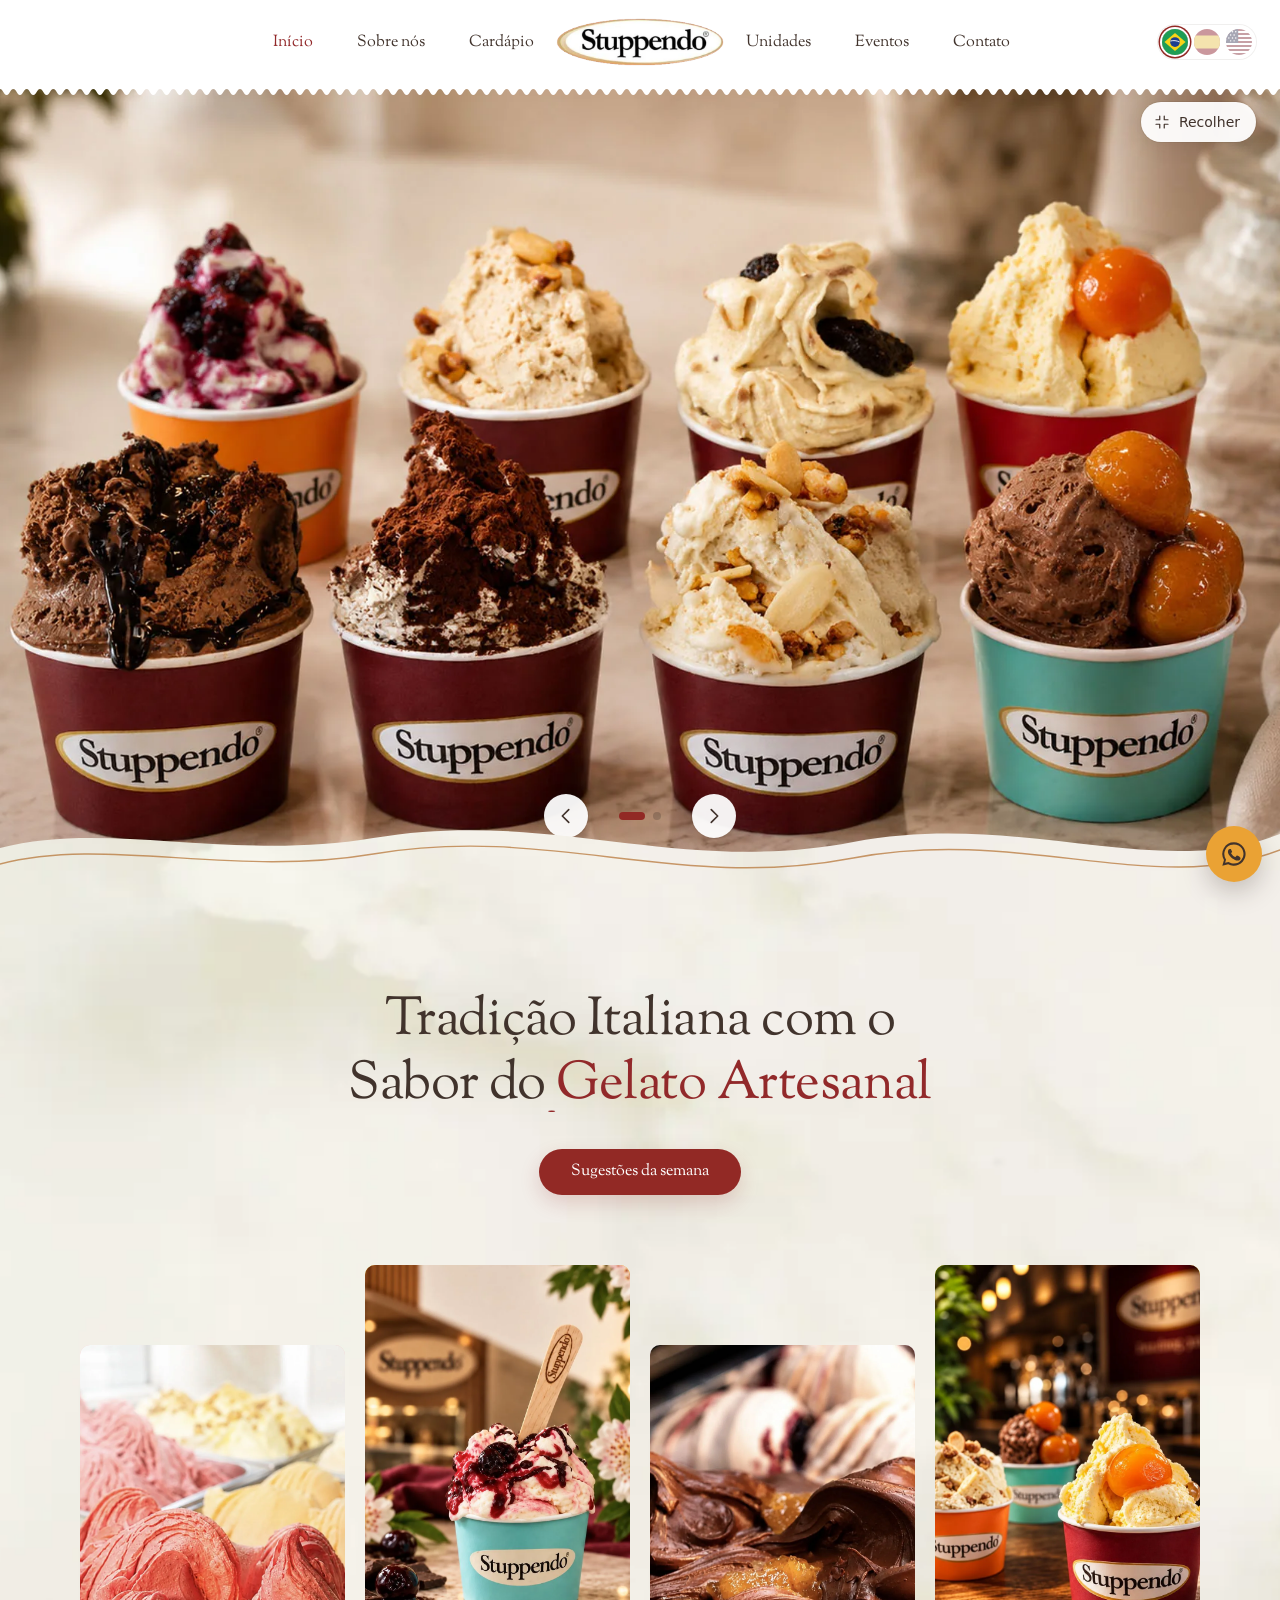
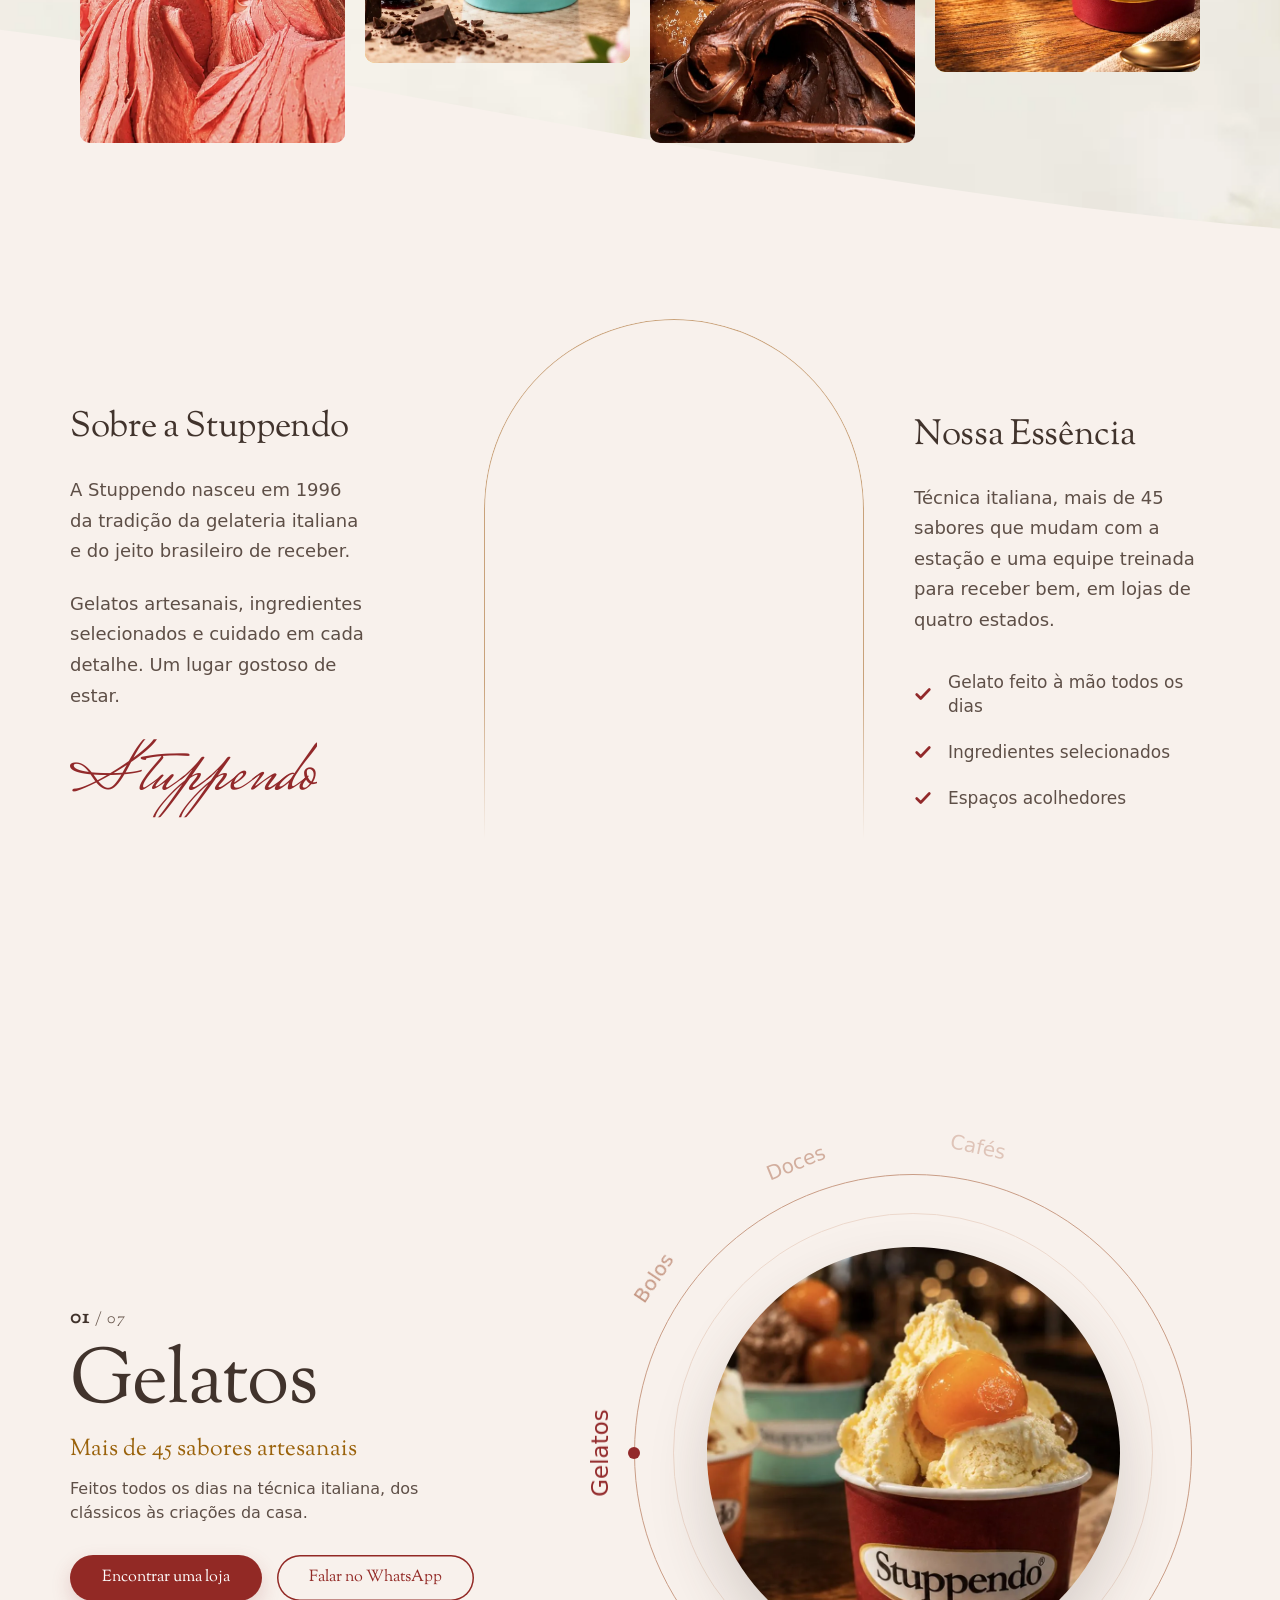
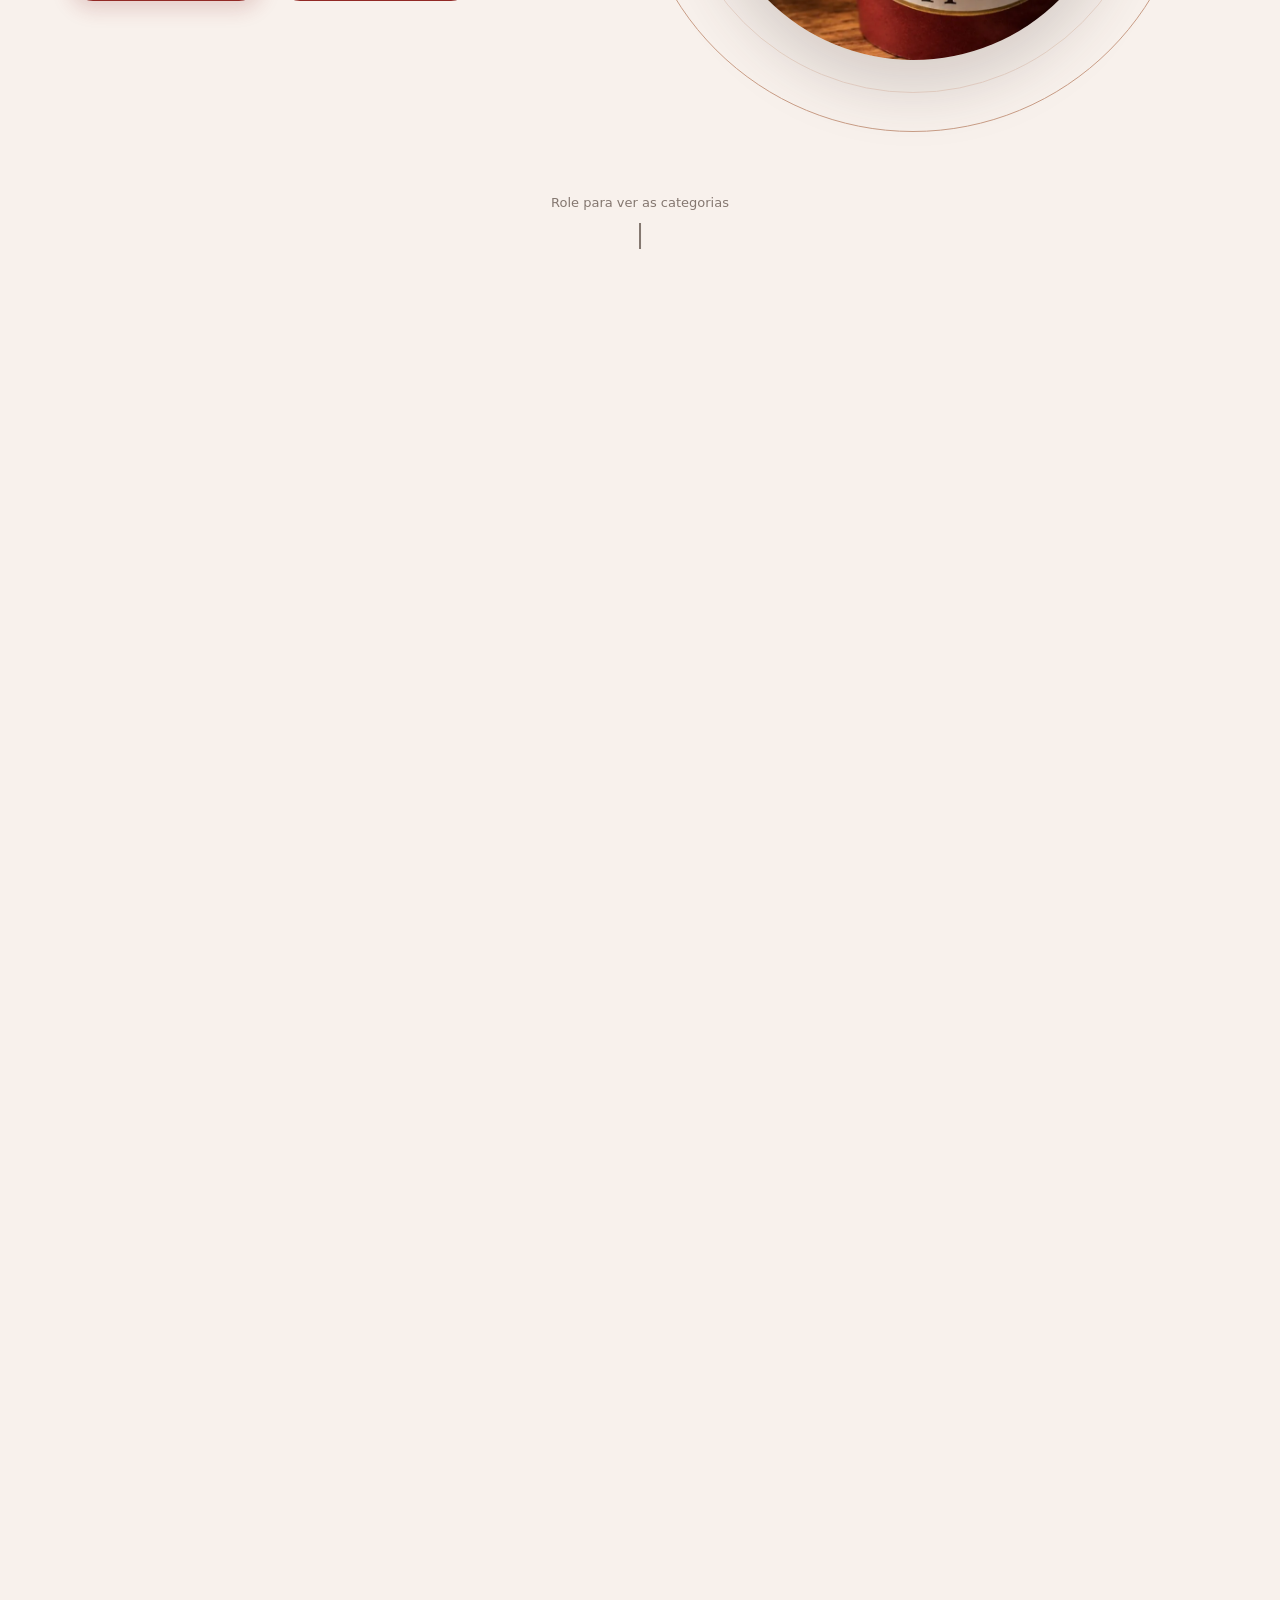
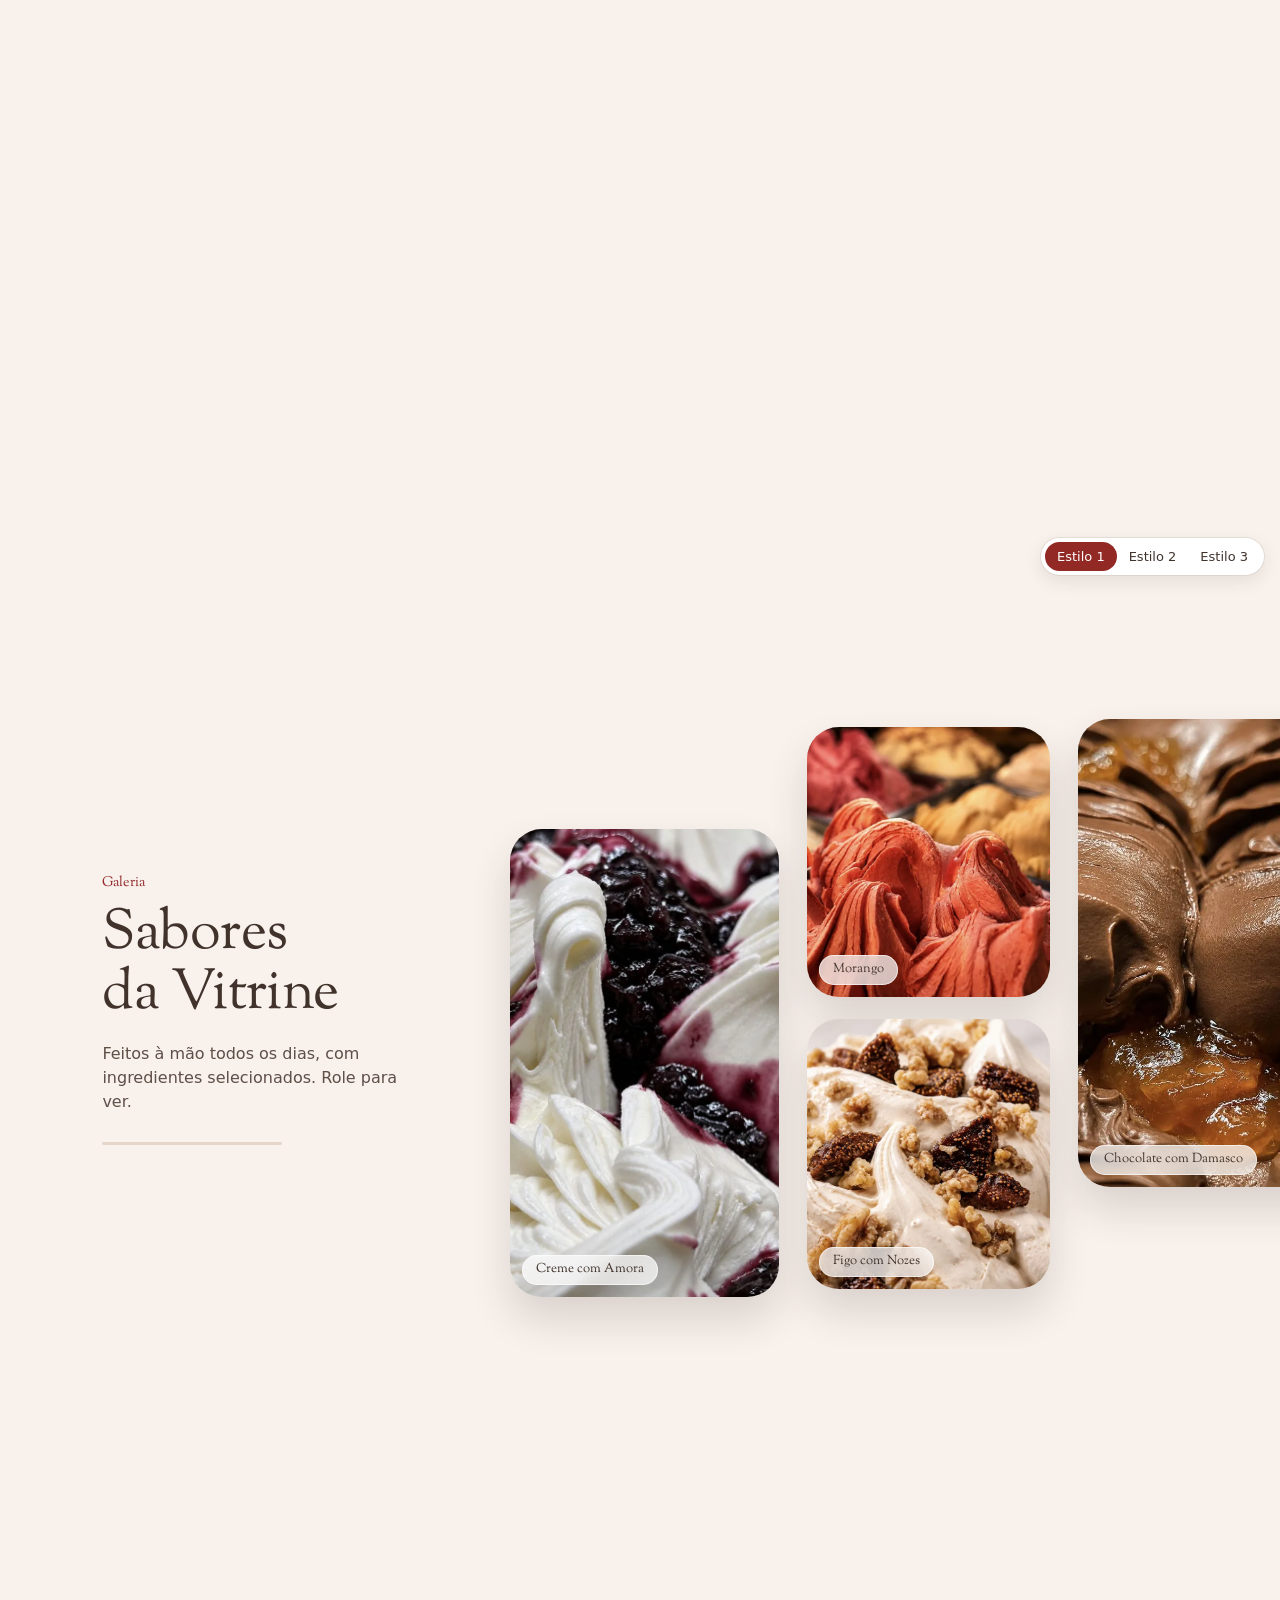
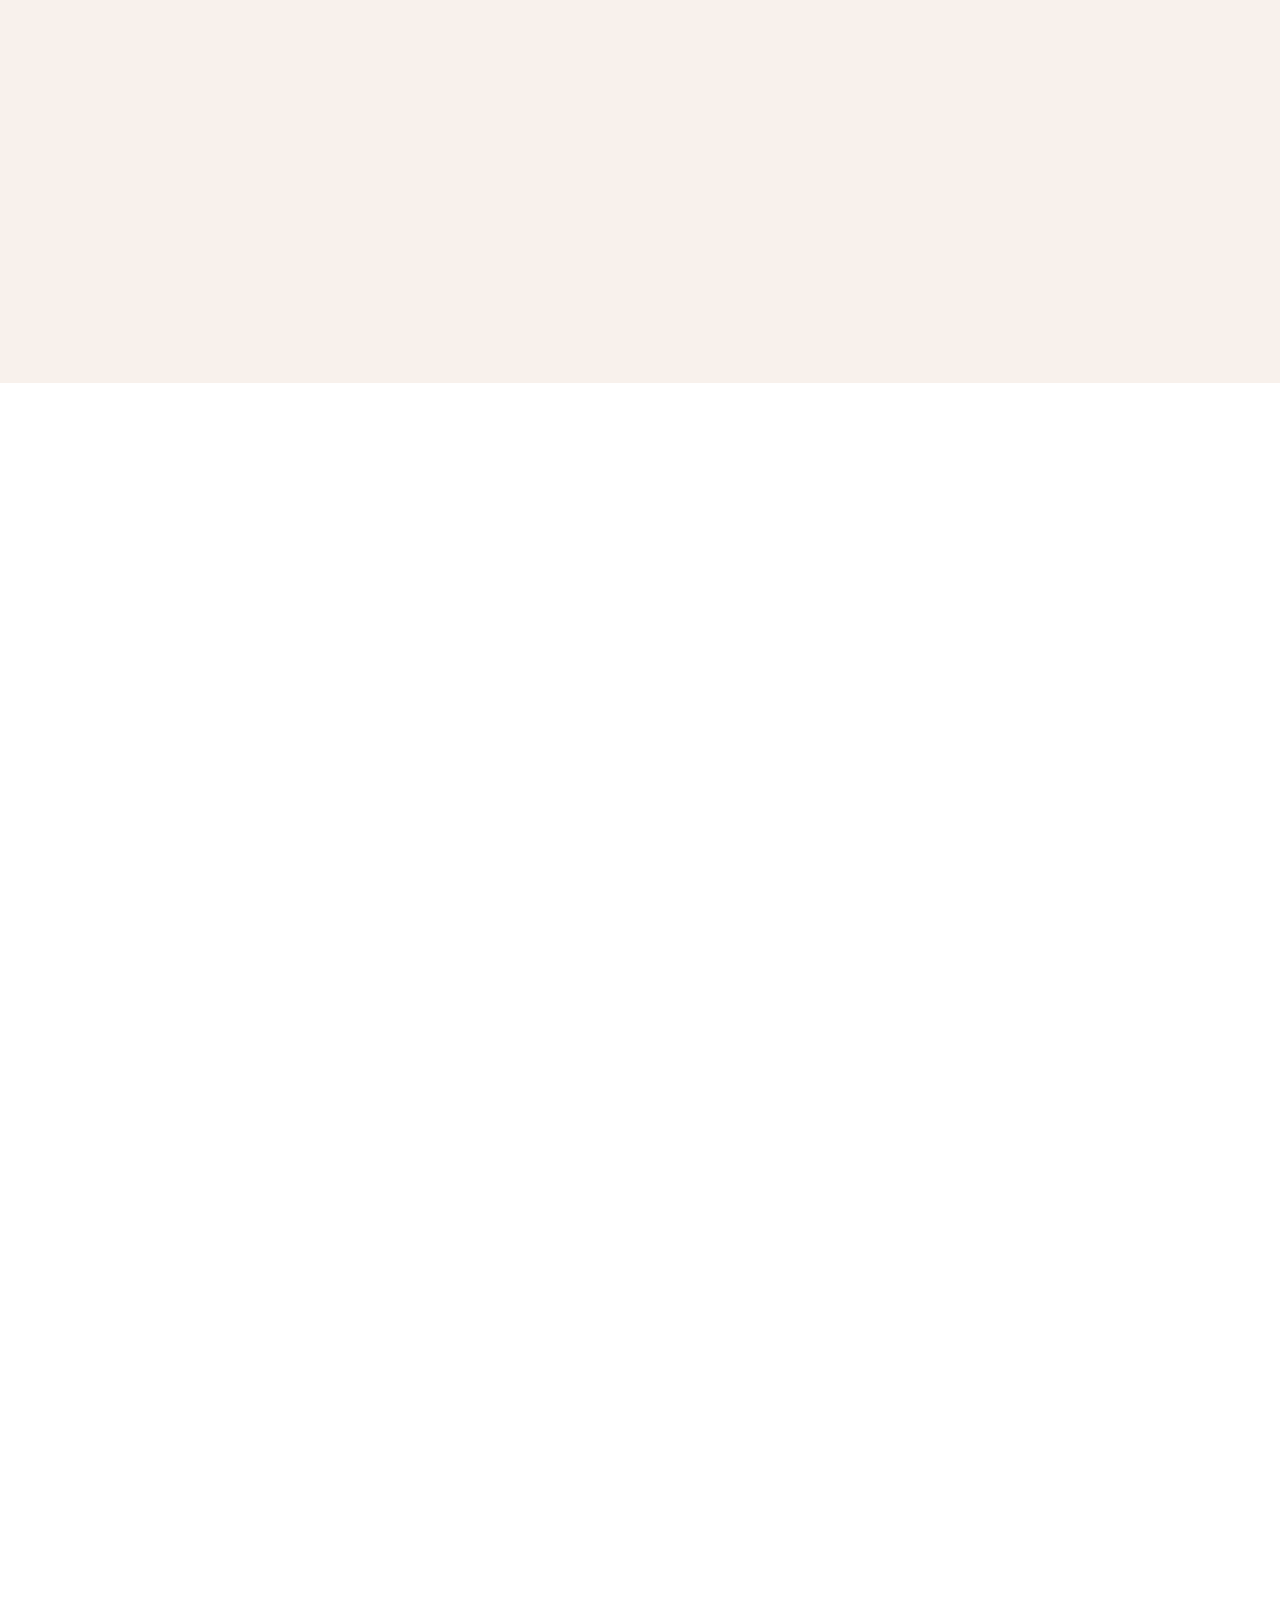
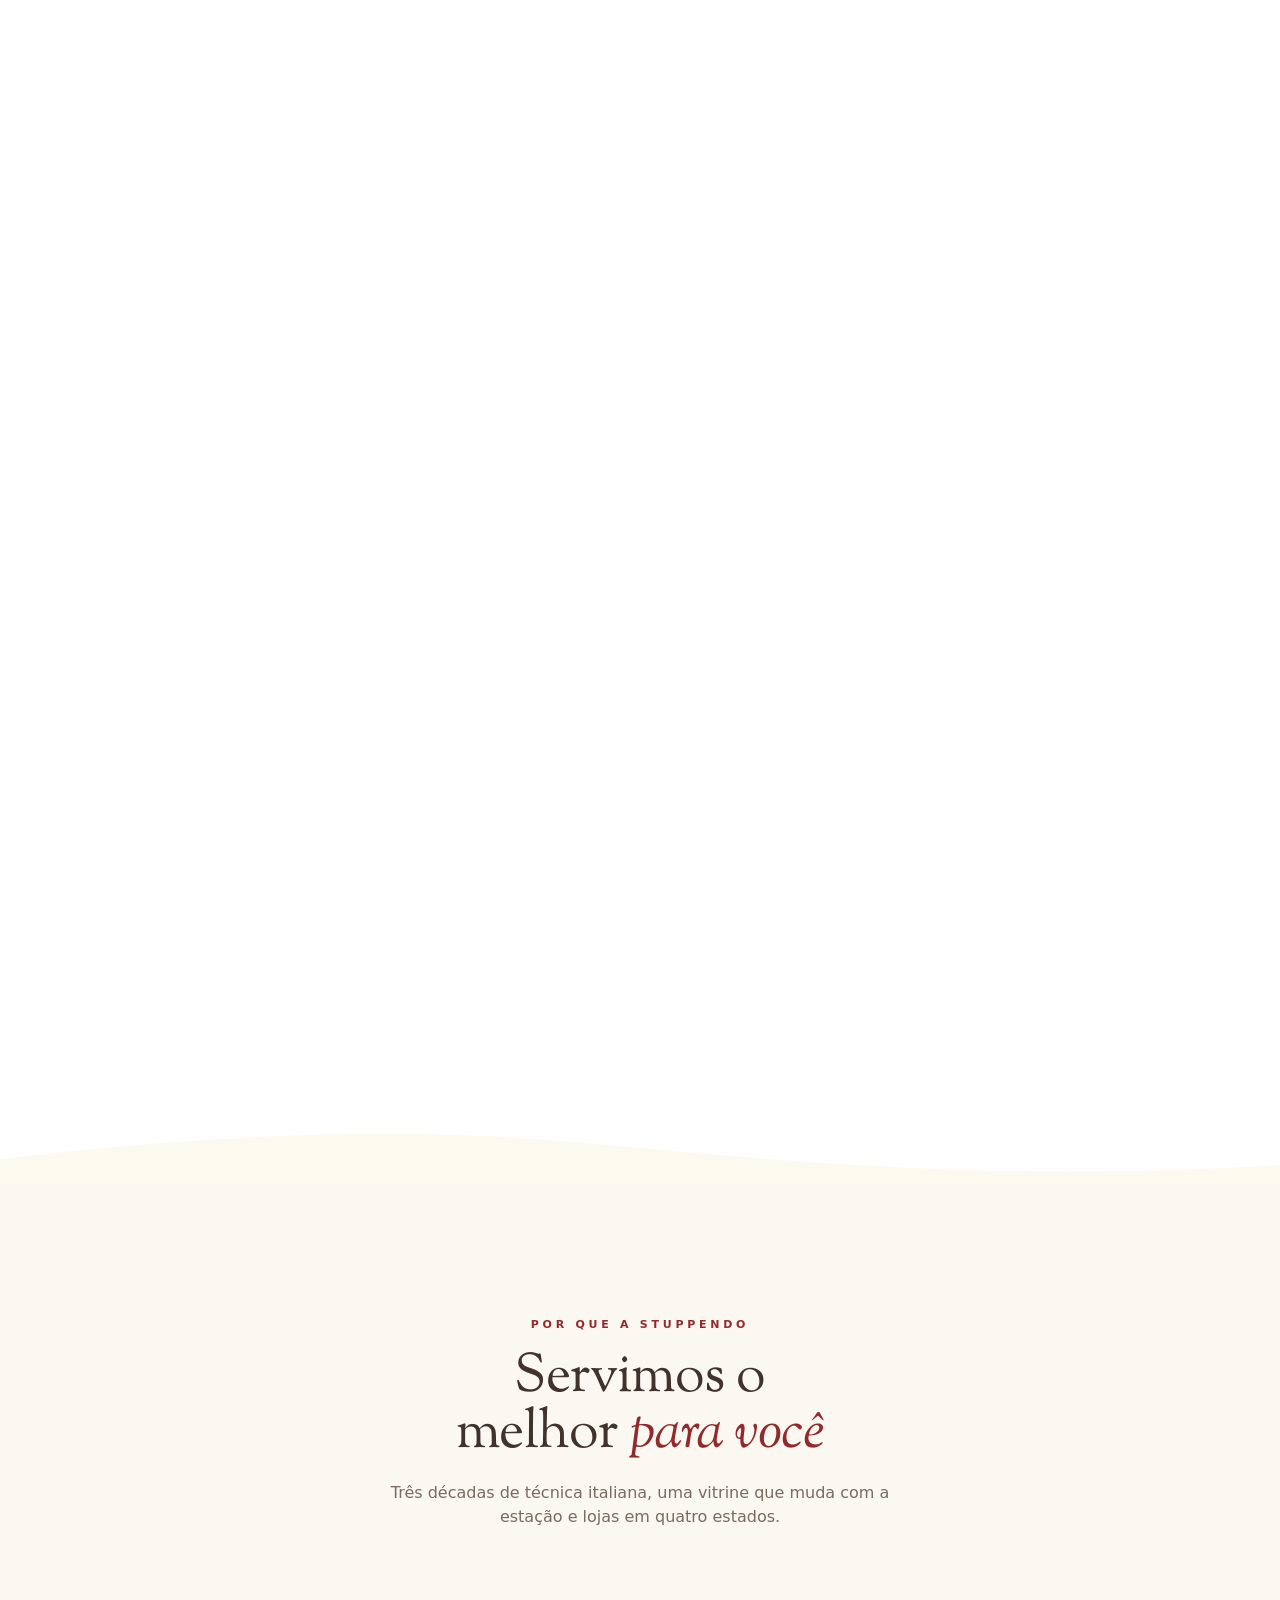
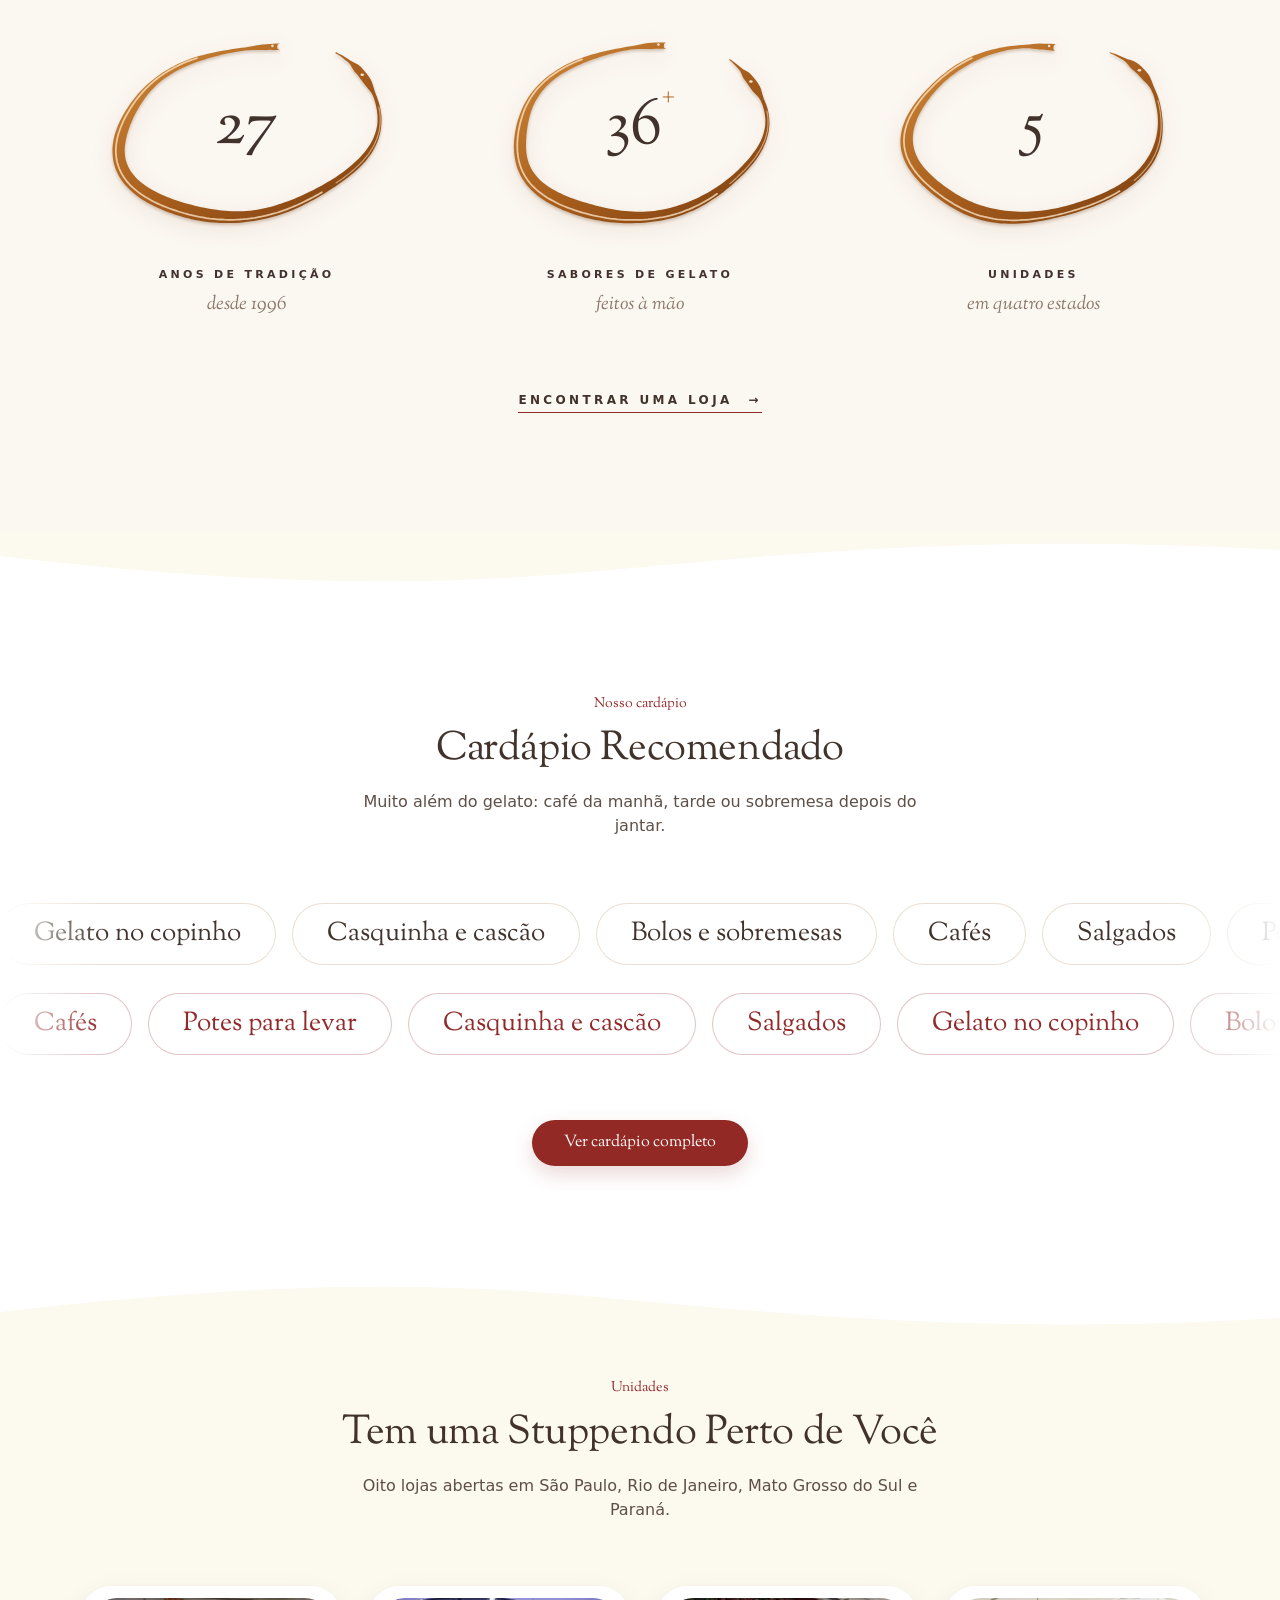
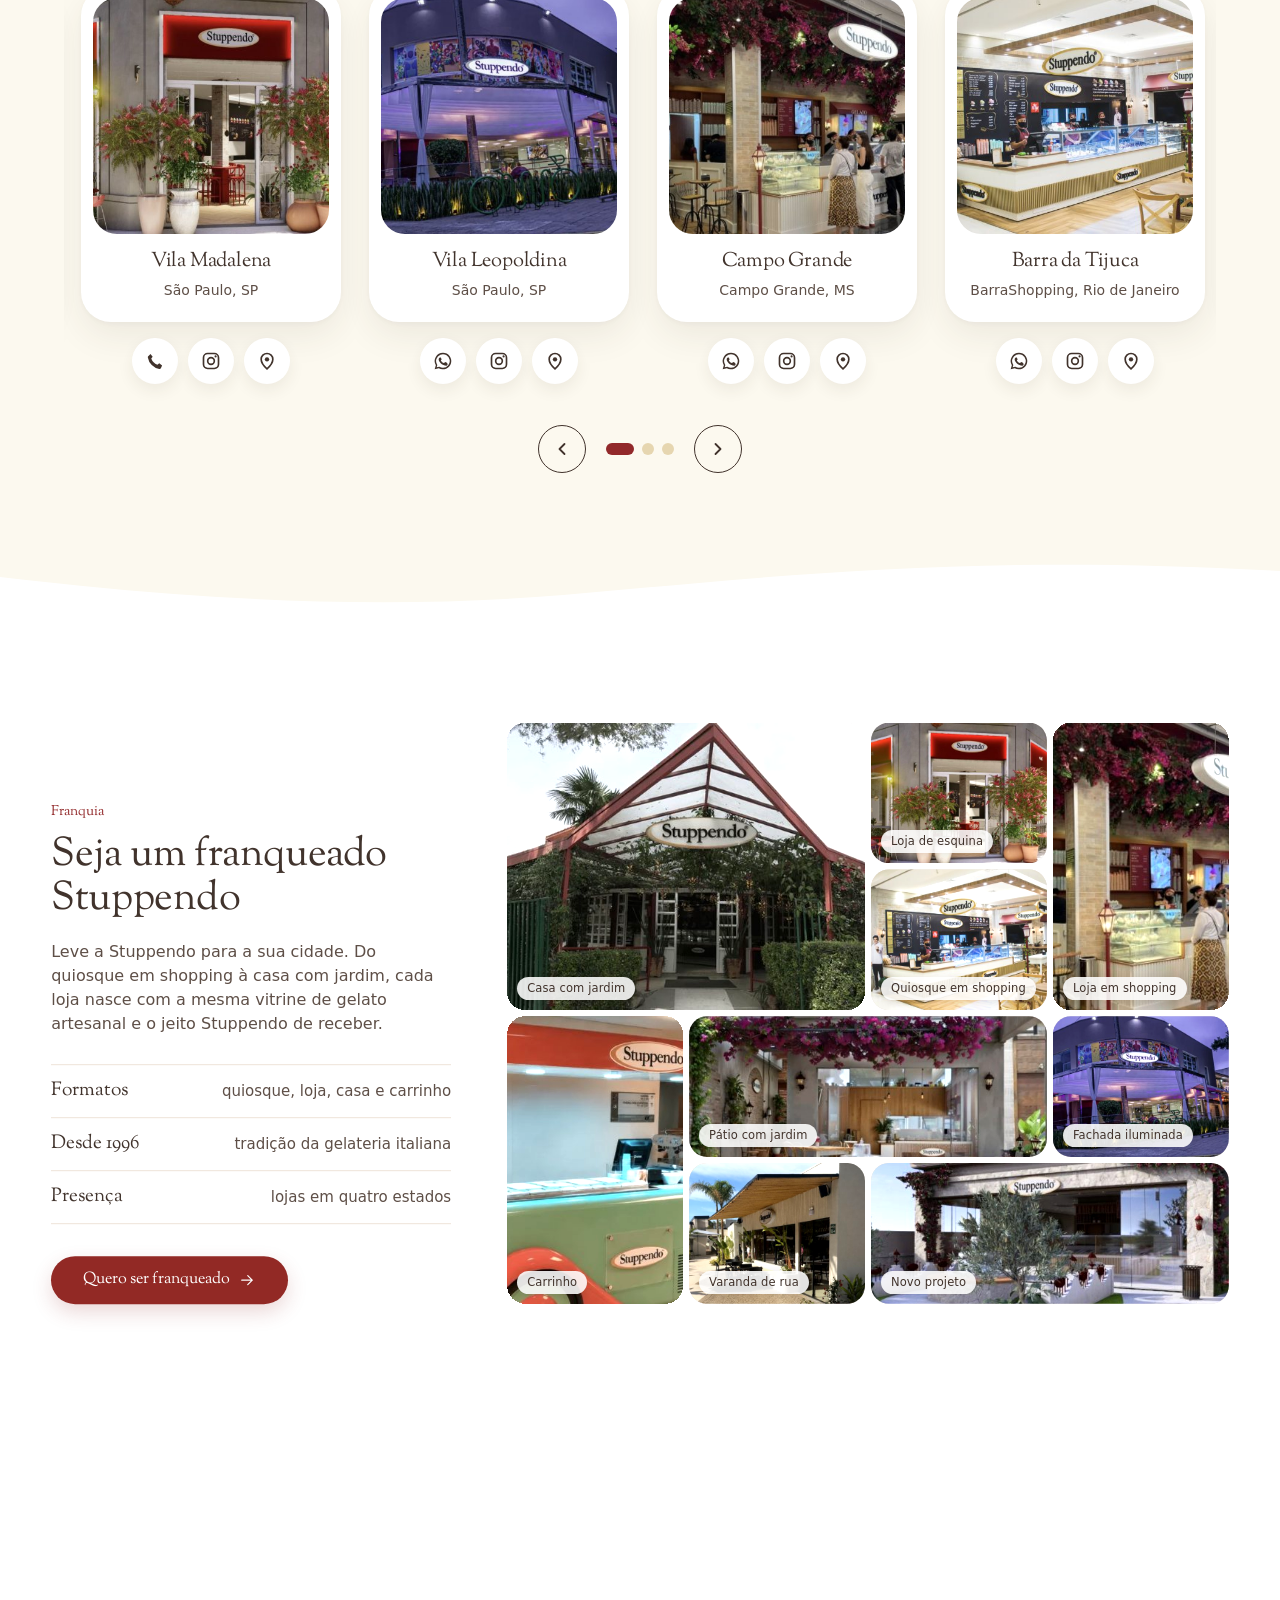
==== commit c14f6cb7: "Franquia: tags menores, fotos mais claras e mais próximas Co-Authored-By: Claude Opus 5.5 <noreply@a" ====
--- a/index.html
+++ b/index.html
@@ -1022,20 +1022,20 @@
 .g2-note{font-size:12px;line-height:1.5;letter-spacing:.06em;text-transform:uppercase;color:var(--body);max-width:260px}
 .g2-big{font-family:var(--f-head);font-weight:400;text-transform:uppercase;letter-spacing:-.01em;font-size:clamp(44px,7.4vw,124px);line-height:.9;color:var(--ink);text-align:right}
 .g2-bot .g2-big{color:var(--logo-red,#922925);text-align:right}.g2-top .g2-big{text-align:left}.g2-top .g2-note{text-align:right;margin-bottom:8px}
-.g2-view{position:relative;height:clamp(240px,27vw,430px);cursor:grab;touch-action:pan-y;user-select:none;-webkit-user-select:none;outline:none;overflow:hidden}
+.g2-view{position:relative;height:clamp(300px,36vw,580px);cursor:grab;touch-action:pan-y;user-select:none;-webkit-user-select:none;outline:none;overflow:hidden}
 .g2-view.drag{cursor:grabbing}
 .g2-track{position:absolute;left:0;top:0;height:100%;display:flex}
-.g2-it{flex:none;height:100%;margin:0;position:relative;overflow:hidden;background:#eadfd6}
+.g2-it{flex:none;height:100%;margin:0;position:relative;overflow:hidden;background:#eadfd6;cursor:zoom-in}
 .g2-it img{width:100%;height:100%;object-fit:cover;pointer-events:none;transition:transform 1s cubic-bezier(.2,.8,.2,1),filter .6s}
 .g2-it:hover img{transform:scale(1.06)}
-.g2-tag{position:absolute;left:10px;bottom:10px;padding:5px 10px;background:#fff;color:var(--ink);font-size:12px;opacity:0;transform:translateY(6px);transition:opacity .3s,transform .3s;pointer-events:none}
+.g2-tag{position:absolute;left:14px;bottom:14px;padding:7px 14px;border-radius:50px;background:rgba(255,255,255,.94);box-shadow:0 6px 16px rgba(40,28,22,.15);color:var(--ink);font-size:13px;opacity:0;transform:translateY(6px);transition:opacity .3s,transform .3s;pointer-events:none}
 .g2-it:hover .g2-tag{opacity:1;transform:none}
 .g2.go .g2-big{animation:g2big 1.1s cubic-bezier(.2,.8,.2,1) both}
 .g2.go .g2-bot .g2-big{animation-delay:.15s}
 .g2.go .g2-it{animation:g2it 1s cubic-bezier(.7,0,.2,1) both;animation-delay:calc(var(--k) * 60ms)}
 @keyframes g2big{from{opacity:0;transform:translateY(40px)}to{opacity:1;transform:none}}
 @keyframes g2it{from{clip-path:inset(0 0 100% 0)}to{clip-path:inset(0 0 0 0)}}
-@media (max-width:700px){.g2{padding:150px 0 50px}.g2-top,.g2-bot{flex-direction:column;align-items:flex-start;gap:10px}.g2-top .g2-note{text-align:left}.g2-bot{flex-direction:column-reverse;align-items:flex-end}.g2-view{height:300px}.g2-tag{opacity:1;transform:none;font-size:11px}}
+@media (max-width:700px){.g2{padding:150px 0 50px}.g2-view{height:380px!important}.g2-top,.g2-bot{flex-direction:column;align-items:flex-start;gap:10px}.g2-top .g2-note{text-align:left}.g2-bot{flex-direction:column-reverse;align-items:flex-end}.g2-view{height:300px}.g2-tag{opacity:1;transform:none;font-size:11px}}
 @media (prefers-reduced-motion:reduce){.g2.go .g2-big,.g2.go .g2-it{animation:none}}
 
 /* galeria estilo 3: mosaico */
@@ -1085,6 +1085,12 @@
 @media (max-width:1000px){.fr-wrap{grid-template-columns:1fr;gap:36px}.fr-copy{position:static}.fr-grid{grid-template-columns:repeat(3,1fr)}}
 @media (max-width:640px){.fr{padding:80px 0}.fr-grid{grid-template-columns:repeat(2,1fr);grid-auto-rows:150px;gap:8px}.fr-it{border-radius:14px}.fr-it figcaption{font-size:11px;padding:4px 9px;left:8px;bottom:8px}.fr-list span{font-size:13px}}
 @media (prefers-reduced-motion:reduce){.js .fr .fr-it,.js .fr .fr-copy>*{opacity:1;clip-path:none;transform:none}}
+/* franquia: ajustes */
+.fr-grid{gap:6px}
+.fr-it{border-radius:14px}
+.fr-it img{filter:brightness(1.1) saturate(1.08) contrast(1.03)}
+.fr-it figcaption{left:10px;bottom:10px;padding:4px 10px;font-size:11.5px;line-height:1.3;height:auto;min-height:0;letter-spacing:.01em;border-radius:50px;background:rgba(255,255,255,.88);-webkit-backdrop-filter:none;backdrop-filter:none;box-shadow:0 2px 8px rgba(40,28,22,.12)}
+@media (max-width:640px){.fr-grid{gap:4px}.fr-it figcaption{font-size:10.5px;padding:3px 8px;left:6px;bottom:6px}}
 </style>
 </head>
 <body>
@@ -1815,7 +1821,7 @@
   var hit=null;if(e.target.tagName==='IMG')hit=e.target;else{var f=e.target.closest('figure,.ev-ph,.nv-ph,.arc-card,.hc');hit=f&&f.querySelector('img')}
   if(!hit&&!g[1])return;var i=Math.max(0,arr.indexOf(hit||arr[0]));e.preventDefault();open(arr,i);return}
 });
-lb.querySelector('.lb-x').addEventListener('click',close);lb.querySelector('.lb-bg').addEventListener('click',close);
+window.stpLb=function(a,i){open(a,i)};lb.querySelector('.lb-x').addEventListener('click',close);lb.querySelector('.lb-bg').addEventListener('click',close);
 lb.querySelector('.lb-p').addEventListener('click',function(){show(idx-1)});lb.querySelector('.lb-n').addEventListener('click',function(){show(idx+1)});
 document.addEventListener('keydown',function(e){if(lb.hidden)return;if(e.key==='Escape')close();if(e.key==='ArrowRight'&&list.length>1)show(idx+1);if(e.key==='ArrowLeft'&&list.length>1)show(idx-1)});
 var x0=null;lb.addEventListener('touchstart',function(e){x0=e.touches[0].clientX},{passive:true});lb.addEventListener('touchend',function(e){if(x0===null)return;var dx=e.changedTouches[0].clientX-x0;if(Math.abs(dx)>50&&list.length>1)show(idx+(dx<0?1:-1));x0=null});
@@ -1848,12 +1854,13 @@
 function wrap(){if(x>-span*.5)x-=span;if(x<-span*1.5)x+=span}
 function render(){wrap();tr.style.transform='translate3d('+x.toFixed(1)+'px,0,0)'}
 function tick(ts){var dt=Math.min(50,ts-(last||ts));last=ts;if(!down){if(Math.abs(v)>.02){x+=v*dt;v*=Math.pow(.94,dt/16)}else if(!hover&&!reduce){x-=.035*dt}render()}raf=requestAnimationFrame(tick)}
-view.addEventListener('pointerdown',function(e){down=true;moved=0;lx=e.clientX;lt=performance.now();v=0;view.classList.add('drag');view.setPointerCapture(e.pointerId)});
-view.addEventListener('pointermove',function(e){if(!down)return;var dx=e.clientX-lx,now=performance.now();v=dx/Math.max(1,now-lt);lx=e.clientX;lt=now;moved+=Math.abs(dx);x+=dx;render()});
-function up(){if(!down)return;down=false;view.classList.remove('drag');v=Math.max(-3,Math.min(3,v))}
+var pid=null,downEl=null;view.addEventListener('pointerdown',function(e){down=true;moved=0;lx=e.clientX;lt=performance.now();v=0;pid=e.pointerId;downEl=e.target.closest('.g2-it')});
+view.addEventListener('pointermove',function(e){if(!down)return;var dx=e.clientX-lx,now=performance.now();v=dx/Math.max(1,now-lt);lx=e.clientX;lt=now;moved+=Math.abs(dx);if(moved>6&&!view.classList.contains('drag')){view.classList.add('drag');try{view.setPointerCapture(pid)}catch(_){}}x+=dx;render()});
+function up(){if(!down)return;down=false;view.classList.remove('drag');v=Math.max(-3,Math.min(3,v));if(moved<=6&&downEl){v=0;openLb(downEl)}downEl=null}
+function openLb(f){var all=[].slice.call(tr.children).slice(0,src.length).map(function(x){return x.querySelector('img')});var k=(+[].indexOf.call(tr.children,f))%src.length;if(window.stpLb)window.stpLb(all,k)}
 view.addEventListener('pointerup',up);view.addEventListener('pointercancel',up);
 view.addEventListener('mouseenter',function(){hover=true});view.addEventListener('mouseleave',function(){hover=false});
-view.addEventListener('click',function(e){if(moved>6){e.stopPropagation();e.preventDefault()}},true);
+view.addEventListener('click',function(e){e.stopPropagation();e.preventDefault()},true);
 view.addEventListener('keydown',function(e){if(e.key==='ArrowRight')v=-1.2;if(e.key==='ArrowLeft')v=1.2});
 view.addEventListener('wheel',function(e){if(Math.abs(e.deltaX)>Math.abs(e.deltaY)){e.preventDefault();x-=e.deltaX;render()}},{passive:false});
 addEventListener('resize',function(){if(built&&!g2.hidden)layout()});
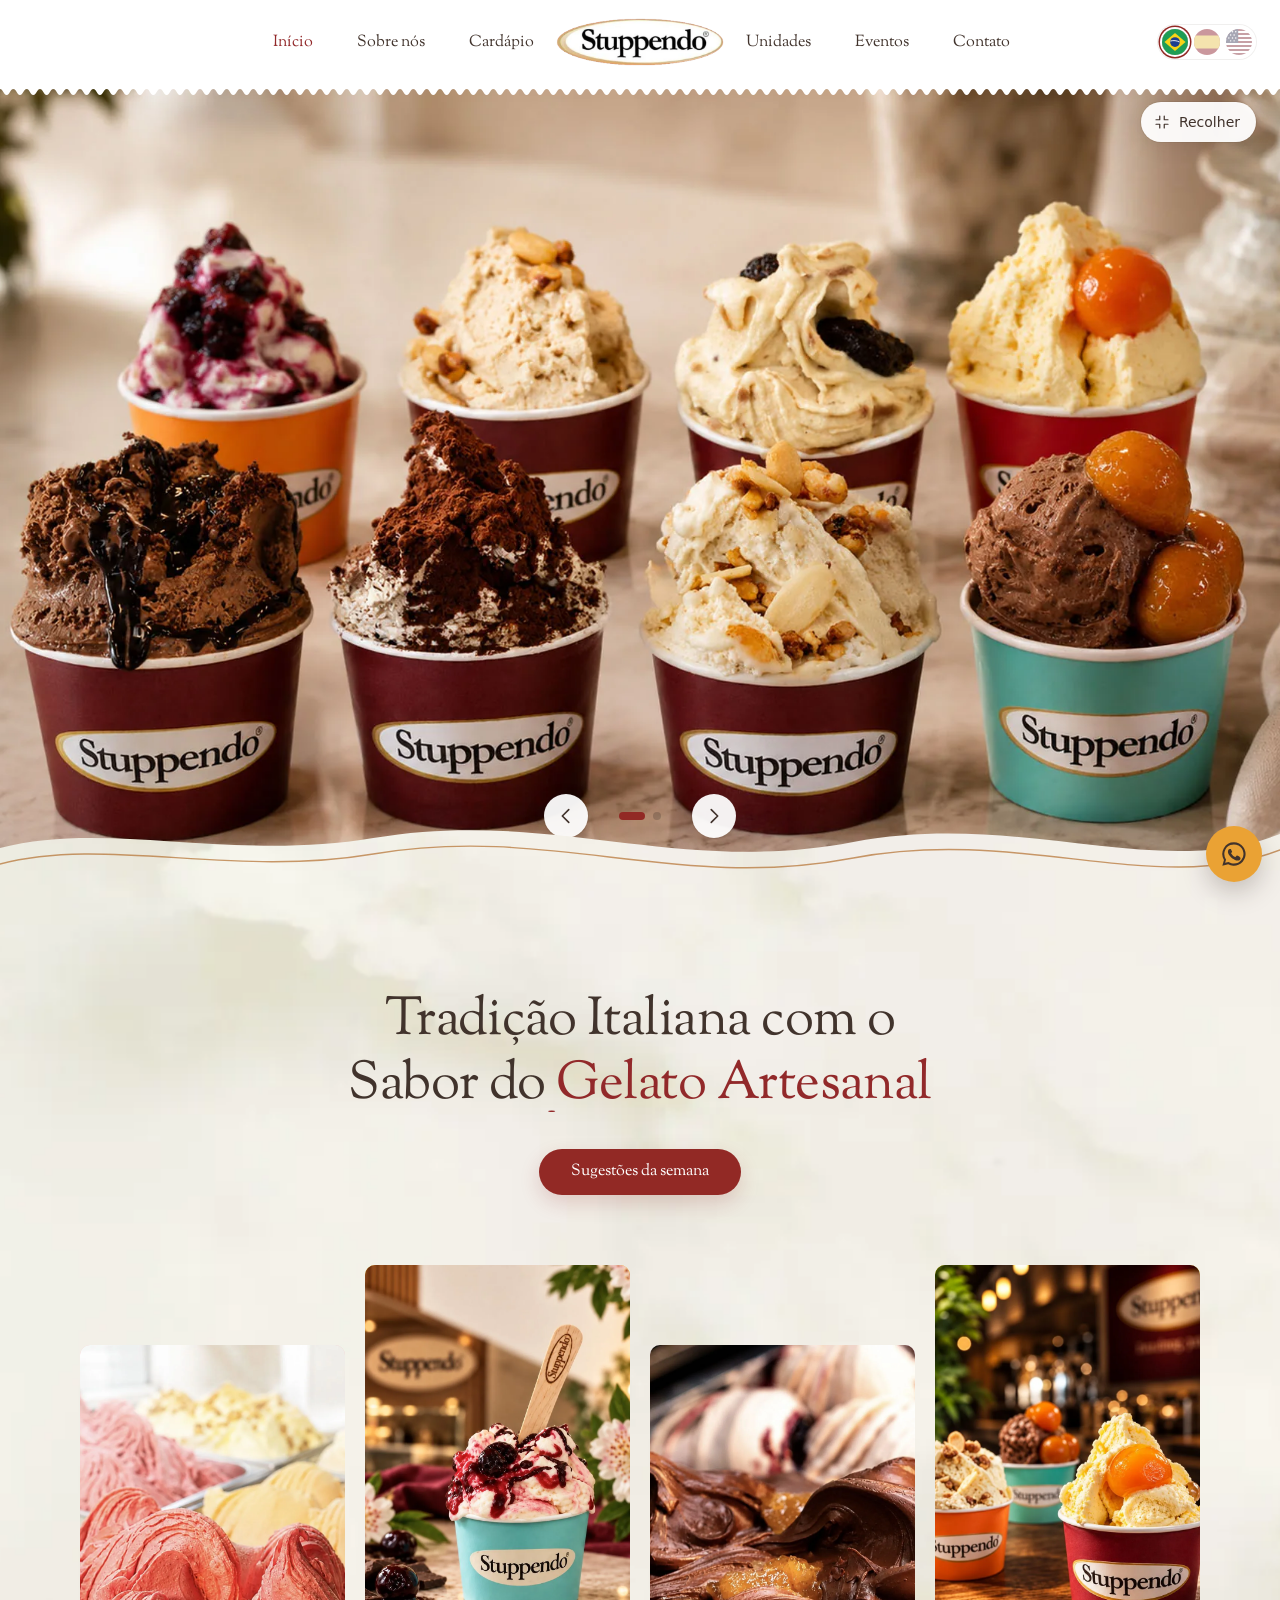
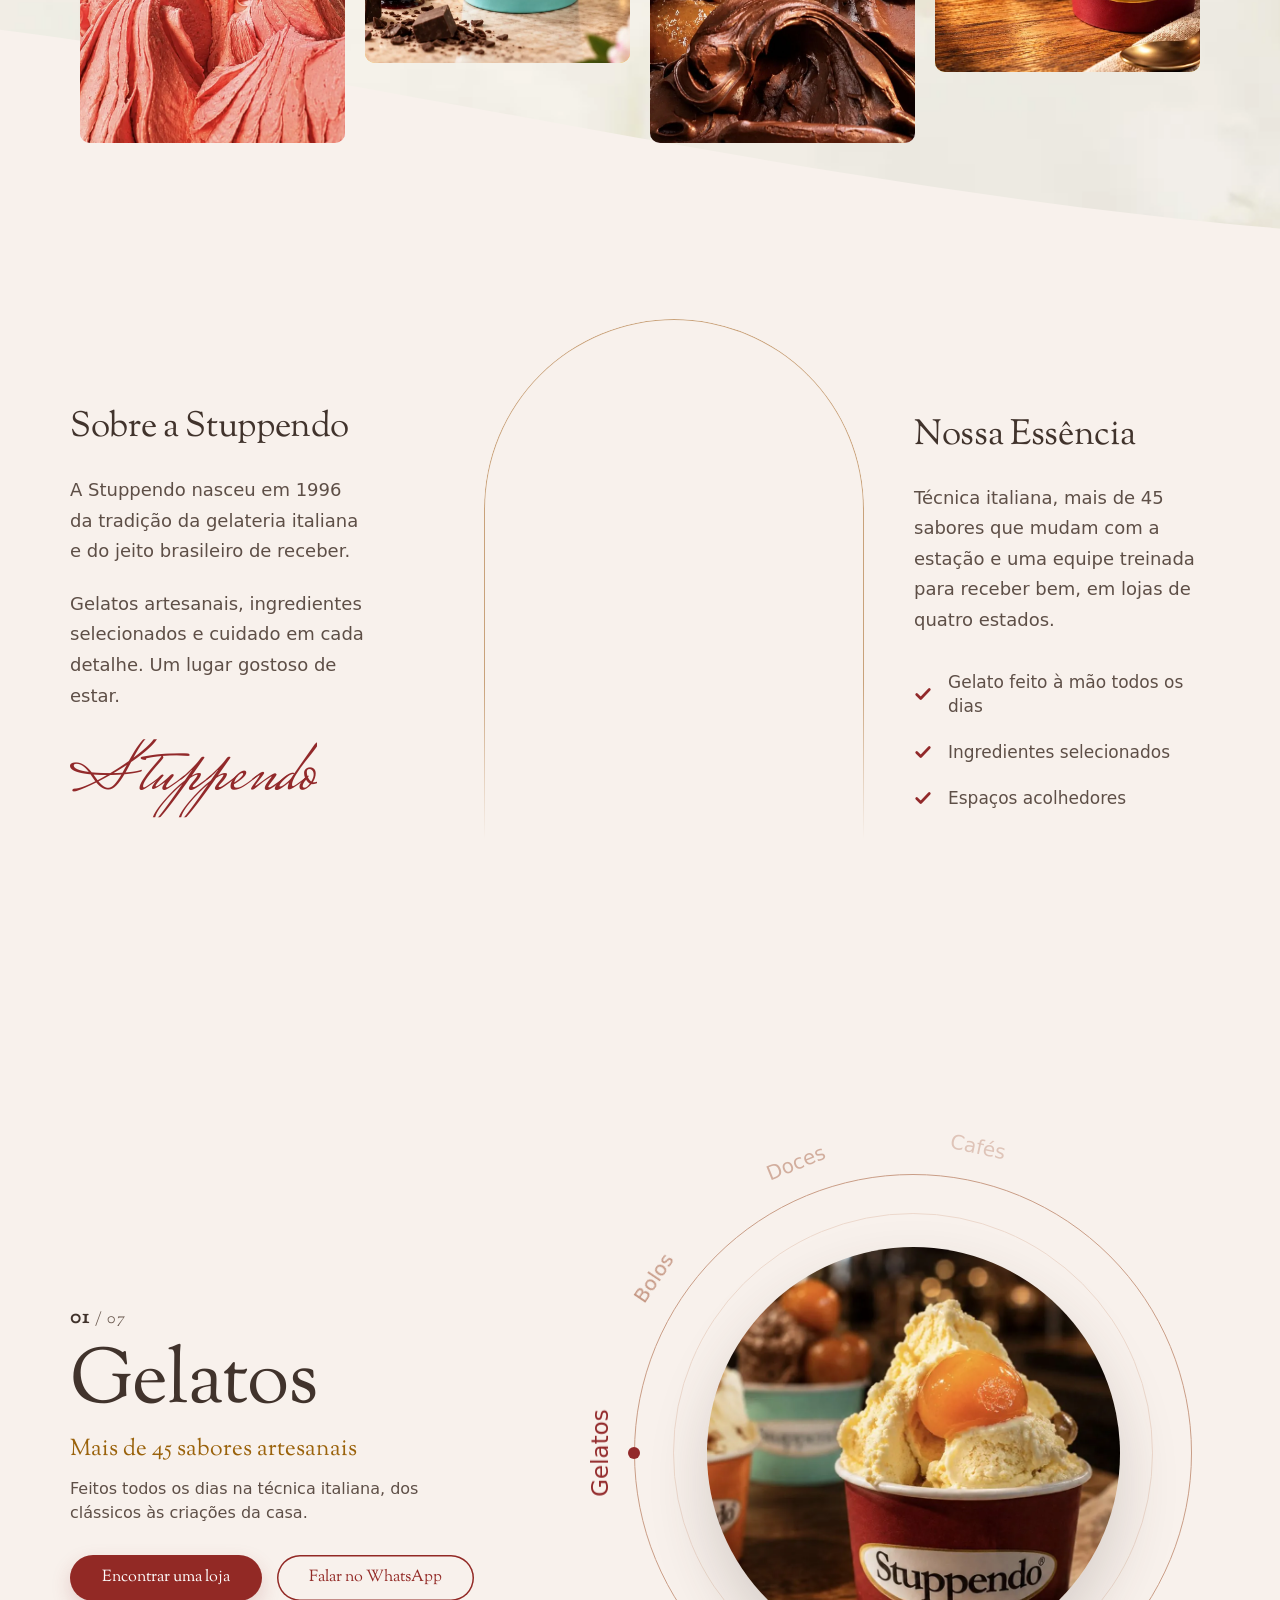
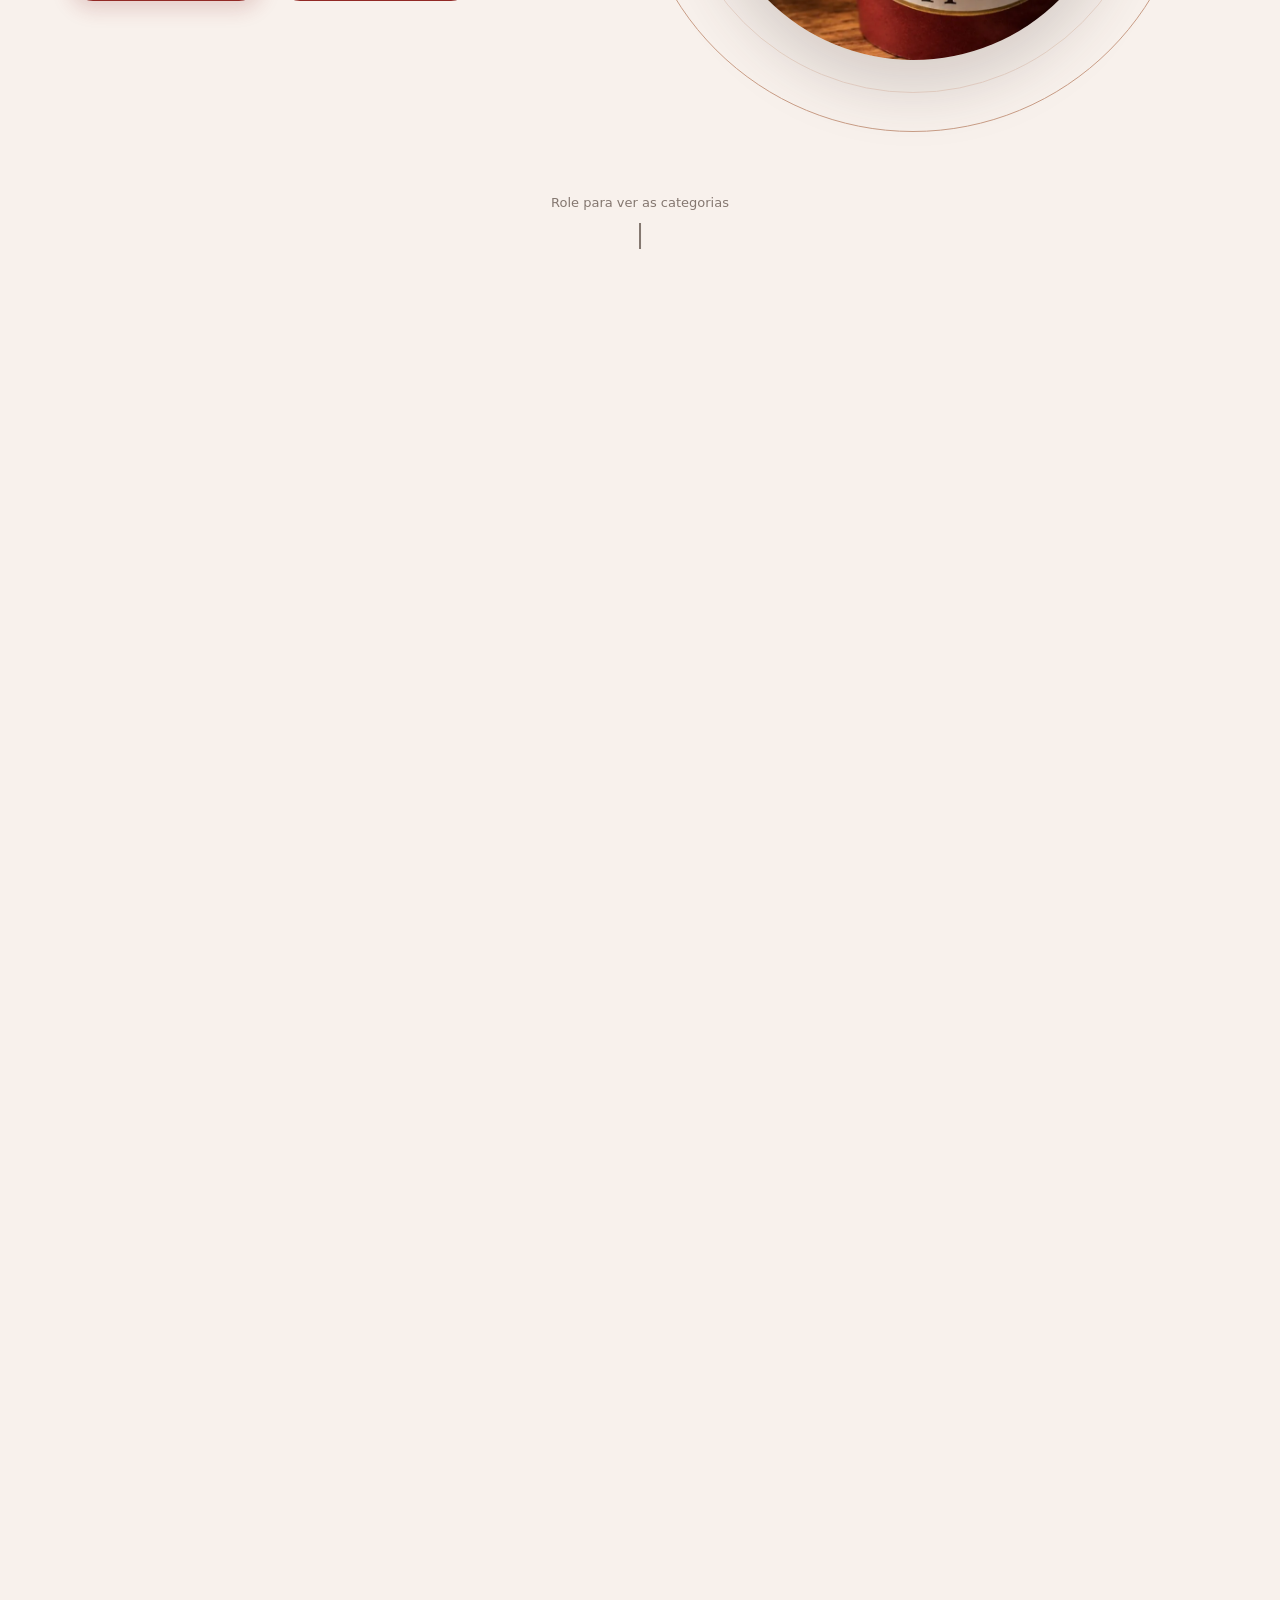
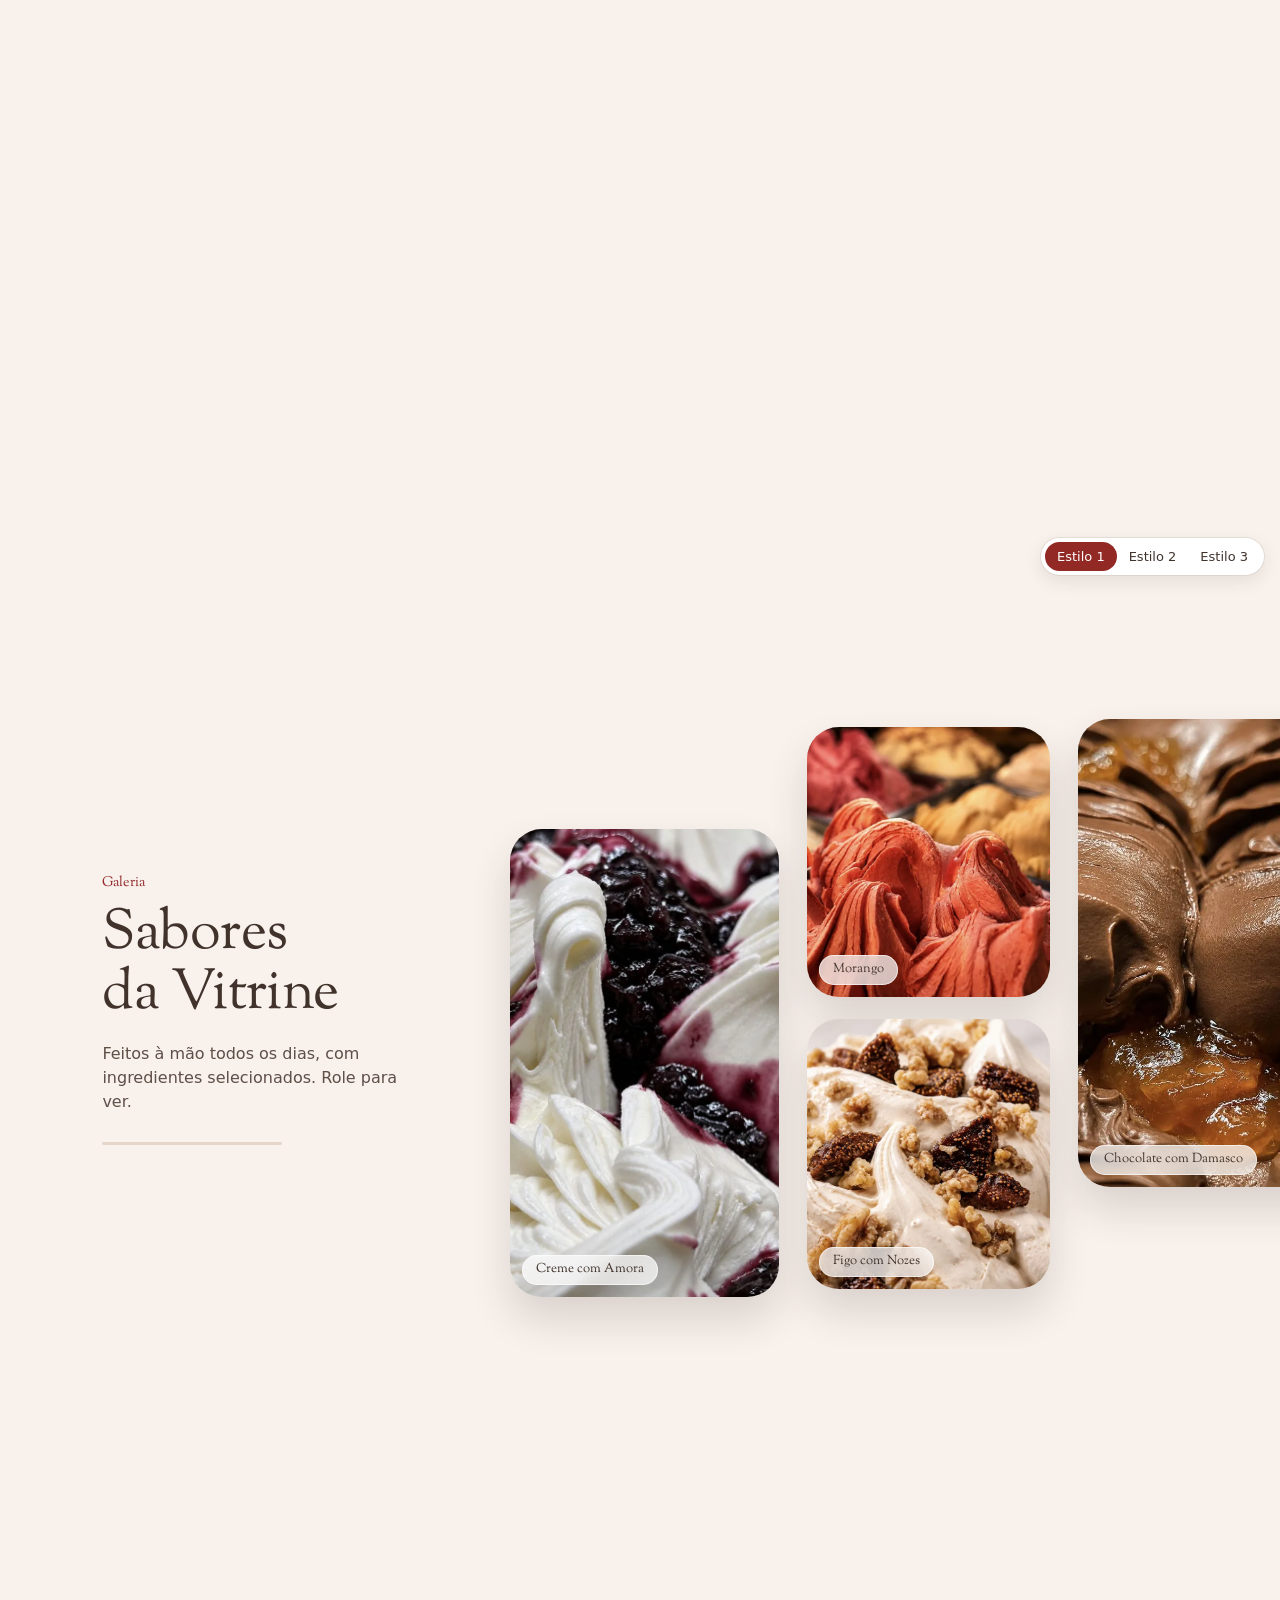
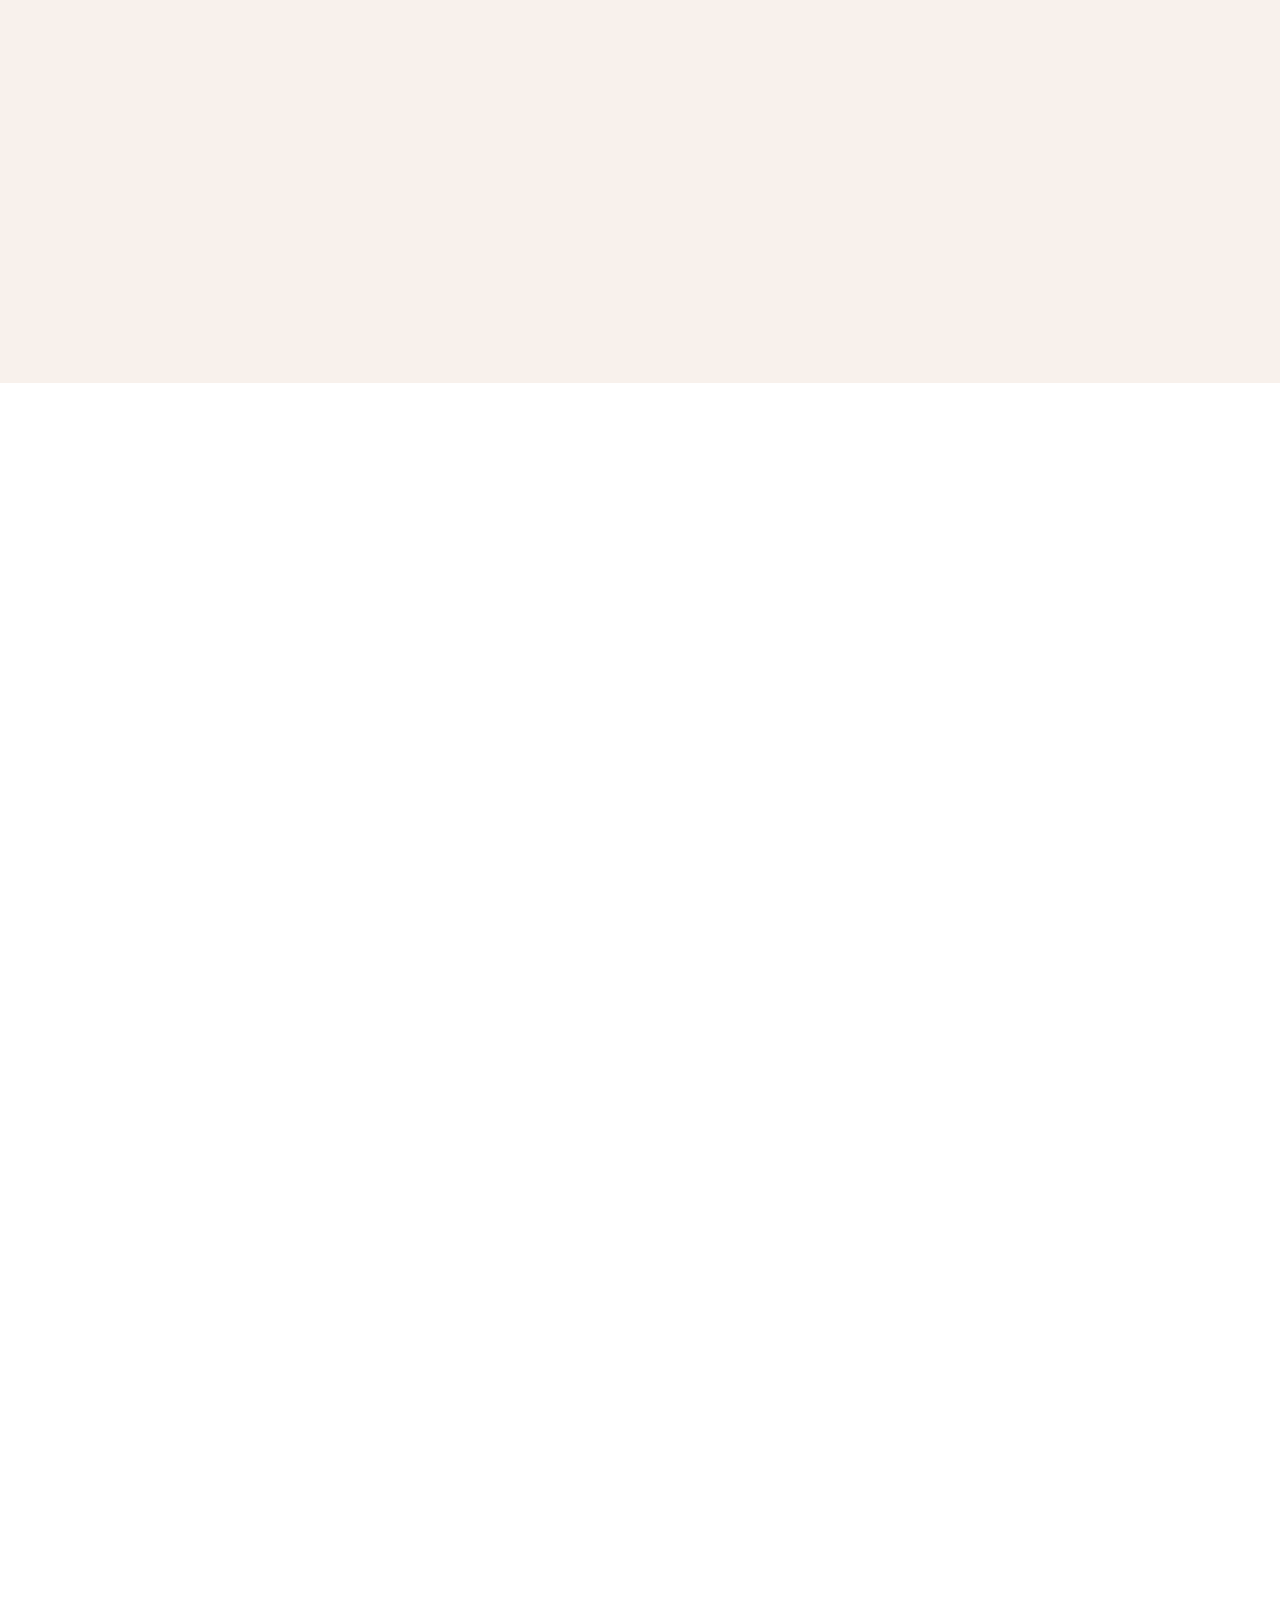
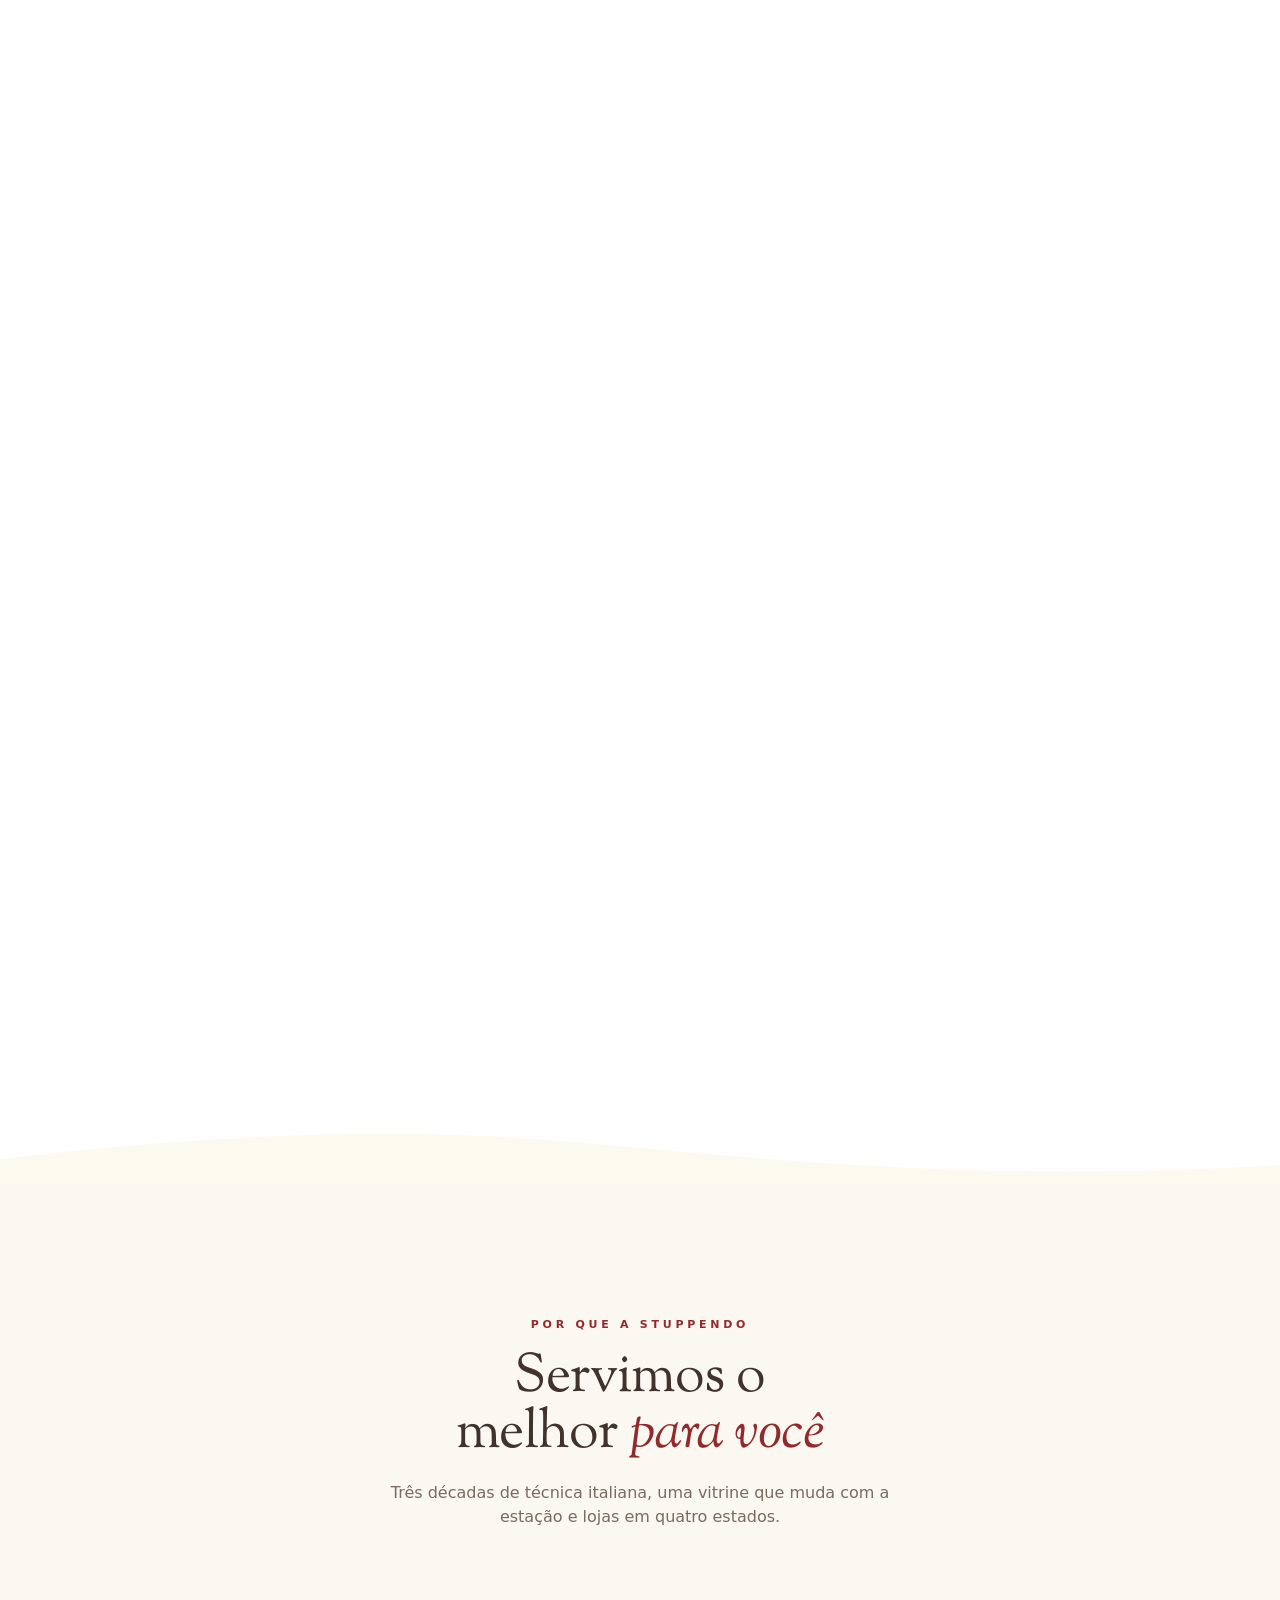
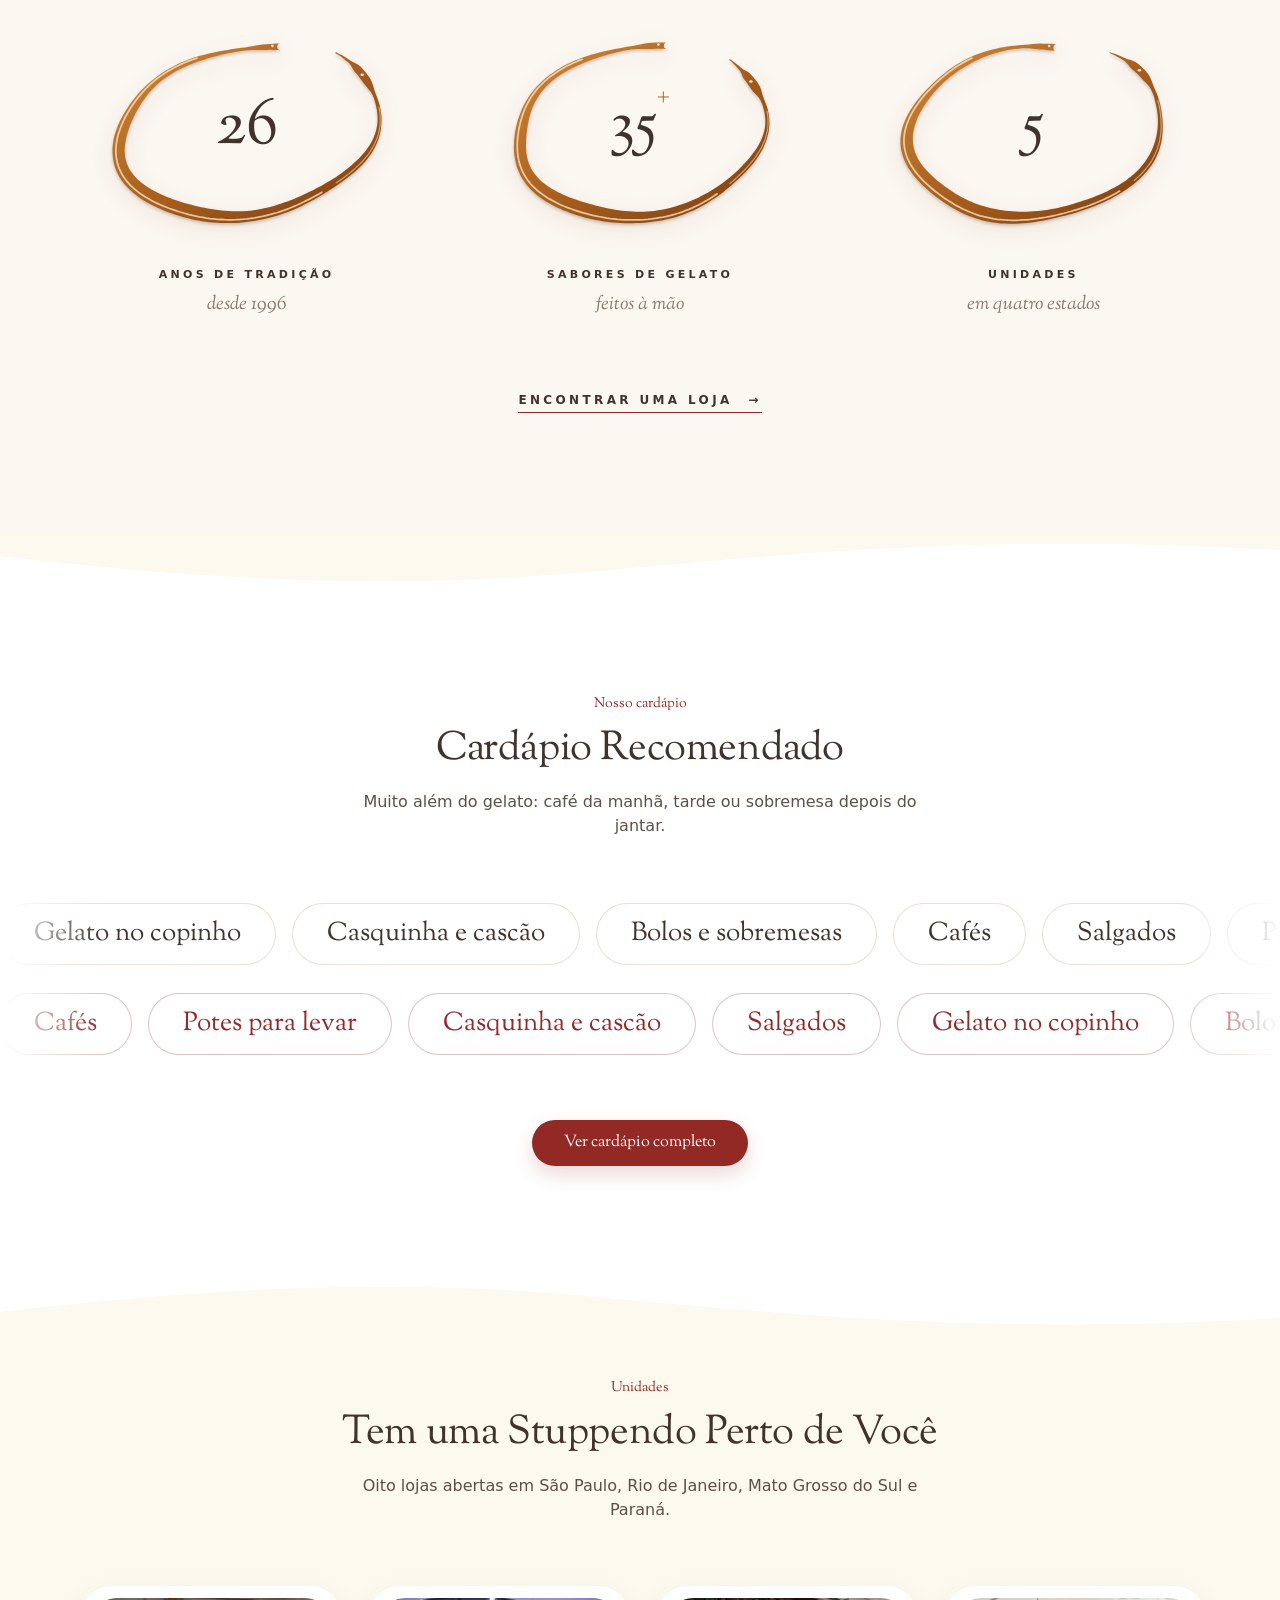
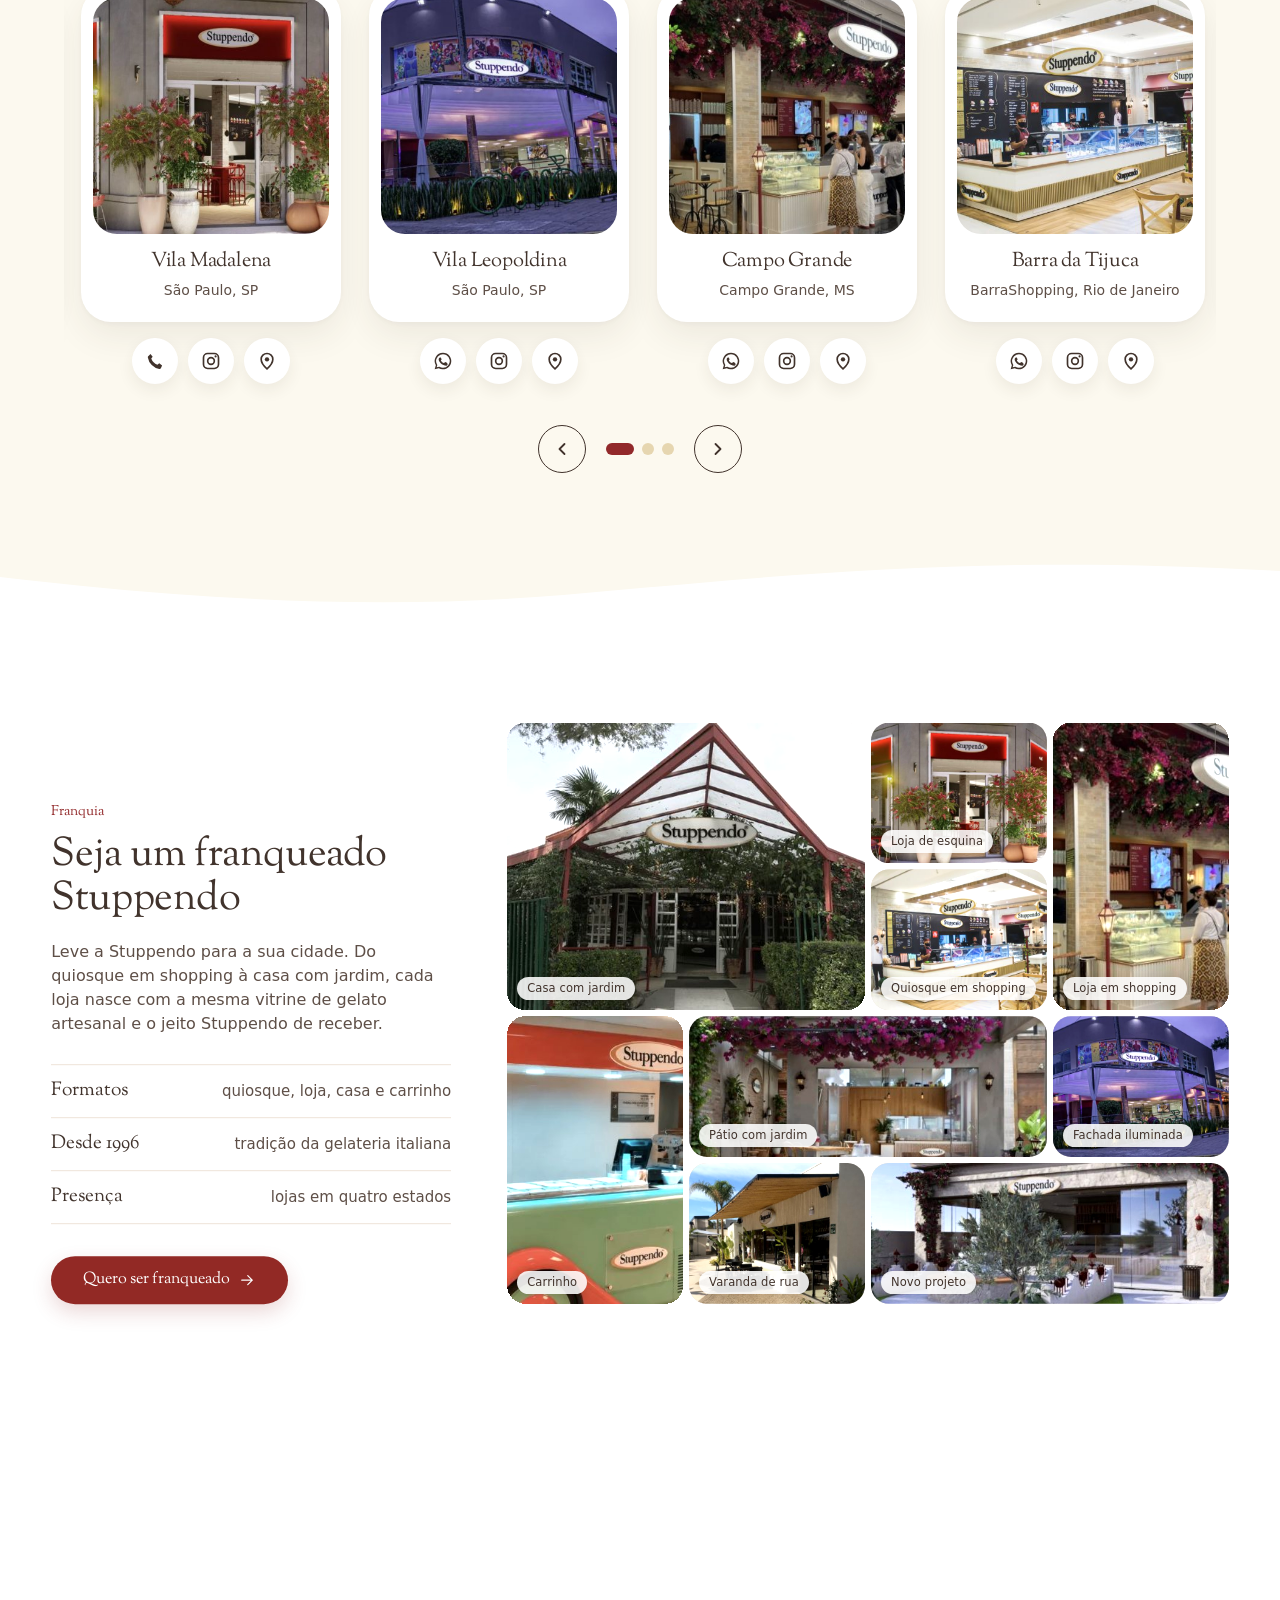
==== commit c937abcf: "Galeria estilo 2 um pouco menor Co-Authored-By: Claude Opus 5.5 <noreply@anthropic.com> Claude-Sessi" ====
--- a/index.html
+++ b/index.html
@@ -1020,9 +1020,9 @@
 .g2-bot{align-items:flex-start;margin-top:18px}
 .g2-top{margin-bottom:18px}
 .g2-note{font-size:12px;line-height:1.5;letter-spacing:.06em;text-transform:uppercase;color:var(--body);max-width:260px}
-.g2-big{font-family:var(--f-head);font-weight:400;text-transform:uppercase;letter-spacing:-.01em;font-size:clamp(44px,7.4vw,124px);line-height:.9;color:var(--ink);text-align:right}
+.g2-big{font-family:var(--f-head);font-weight:400;text-transform:uppercase;letter-spacing:-.01em;font-size:clamp(40px,6vw,100px);line-height:.9;color:var(--ink);text-align:right}
 .g2-bot .g2-big{color:var(--logo-red,#922925);text-align:right}.g2-top .g2-big{text-align:left}.g2-top .g2-note{text-align:right;margin-bottom:8px}
-.g2-view{position:relative;height:clamp(300px,36vw,580px);cursor:grab;touch-action:pan-y;user-select:none;-webkit-user-select:none;outline:none;overflow:hidden}
+.g2-view{position:relative;height:clamp(260px,29vw,460px);cursor:grab;touch-action:pan-y;user-select:none;-webkit-user-select:none;outline:none;overflow:hidden}
 .g2-view.drag{cursor:grabbing}
 .g2-track{position:absolute;left:0;top:0;height:100%;display:flex}
 .g2-it{flex:none;height:100%;margin:0;position:relative;overflow:hidden;background:#eadfd6;cursor:zoom-in}
@@ -1035,7 +1035,7 @@
 .g2.go .g2-it{animation:g2it 1s cubic-bezier(.7,0,.2,1) both;animation-delay:calc(var(--k) * 60ms)}
 @keyframes g2big{from{opacity:0;transform:translateY(40px)}to{opacity:1;transform:none}}
 @keyframes g2it{from{clip-path:inset(0 0 100% 0)}to{clip-path:inset(0 0 0 0)}}
-@media (max-width:700px){.g2{padding:150px 0 50px}.g2-view{height:380px!important}.g2-top,.g2-bot{flex-direction:column;align-items:flex-start;gap:10px}.g2-top .g2-note{text-align:left}.g2-bot{flex-direction:column-reverse;align-items:flex-end}.g2-view{height:300px}.g2-tag{opacity:1;transform:none;font-size:11px}}
+@media (max-width:700px){.g2{padding:150px 0 50px}.g2-view{height:320px!important}.g2-top,.g2-bot{flex-direction:column;align-items:flex-start;gap:10px}.g2-top .g2-note{text-align:left}.g2-bot{flex-direction:column-reverse;align-items:flex-end}.g2-view{height:300px}.g2-tag{opacity:1;transform:none;font-size:11px}}
 @media (prefers-reduced-motion:reduce){.g2.go .g2-big,.g2.go .g2-it{animation:none}}
 
 /* galeria estilo 3: mosaico */
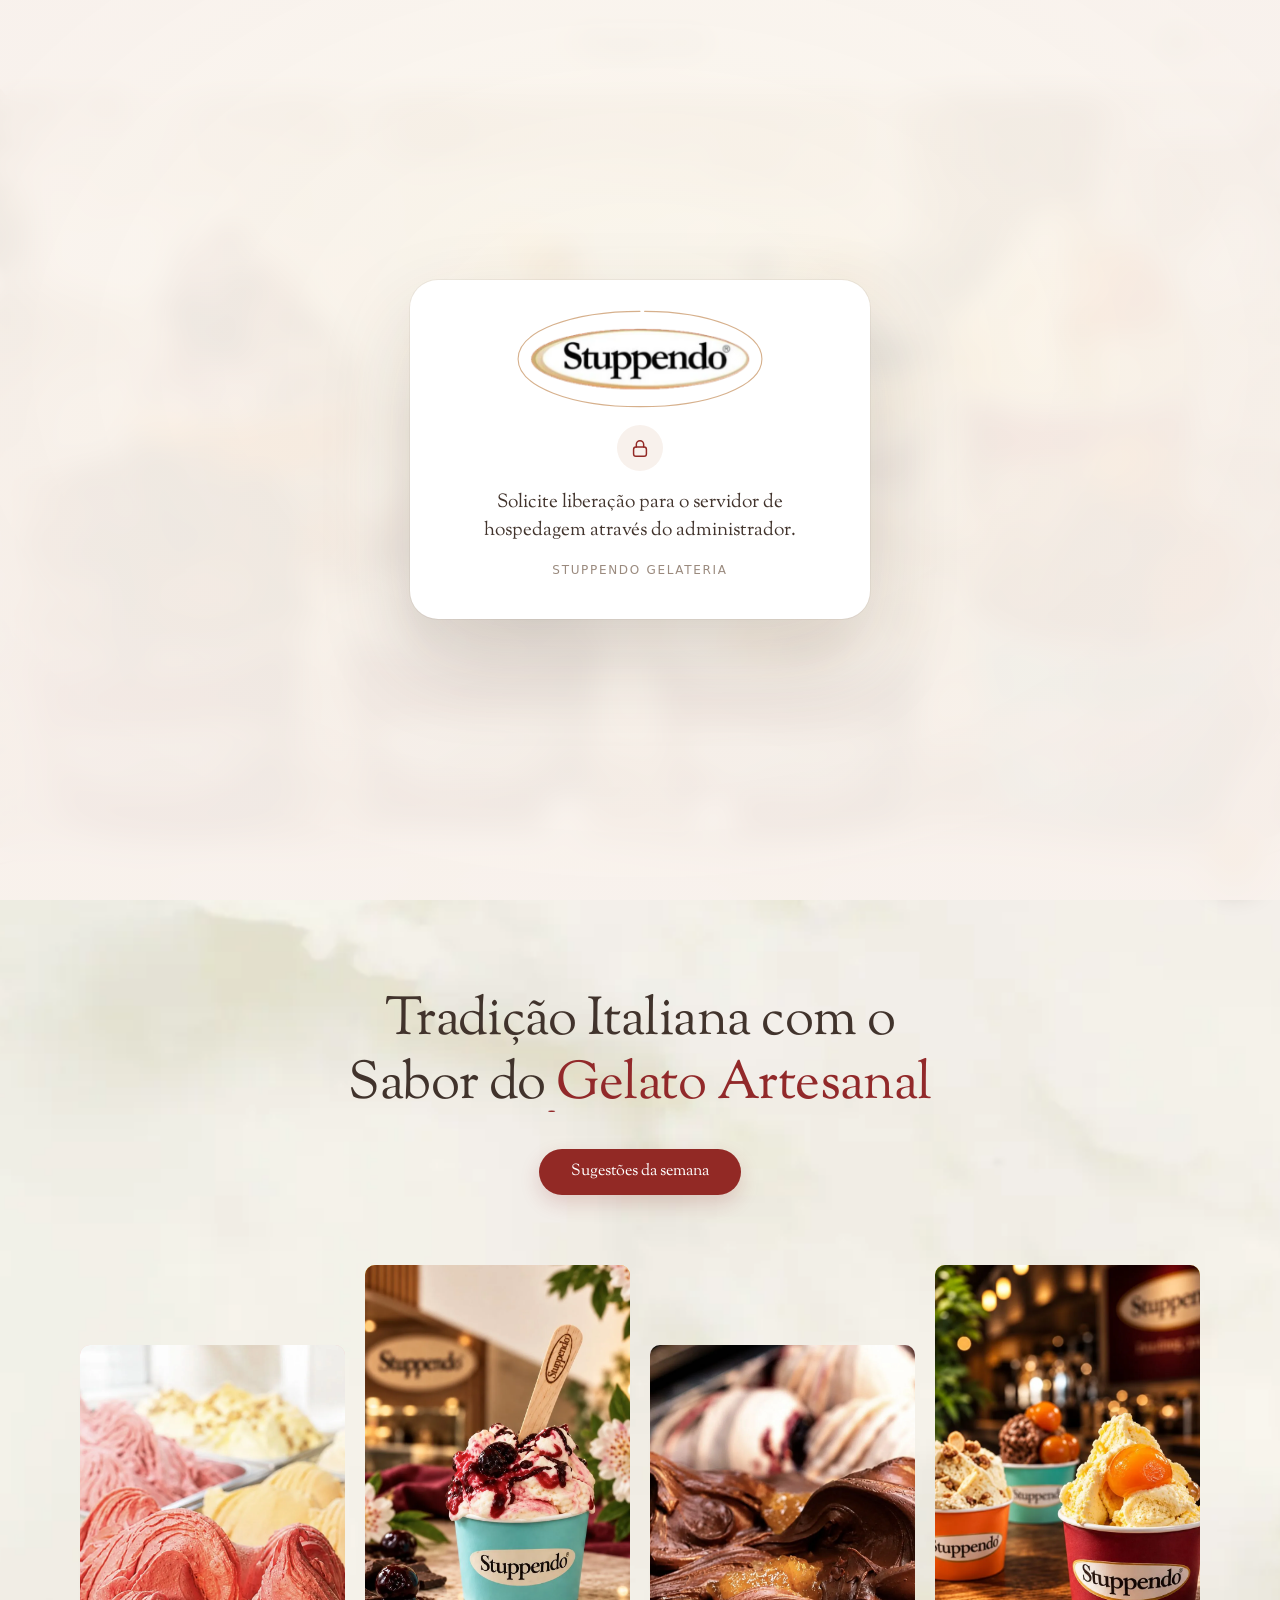
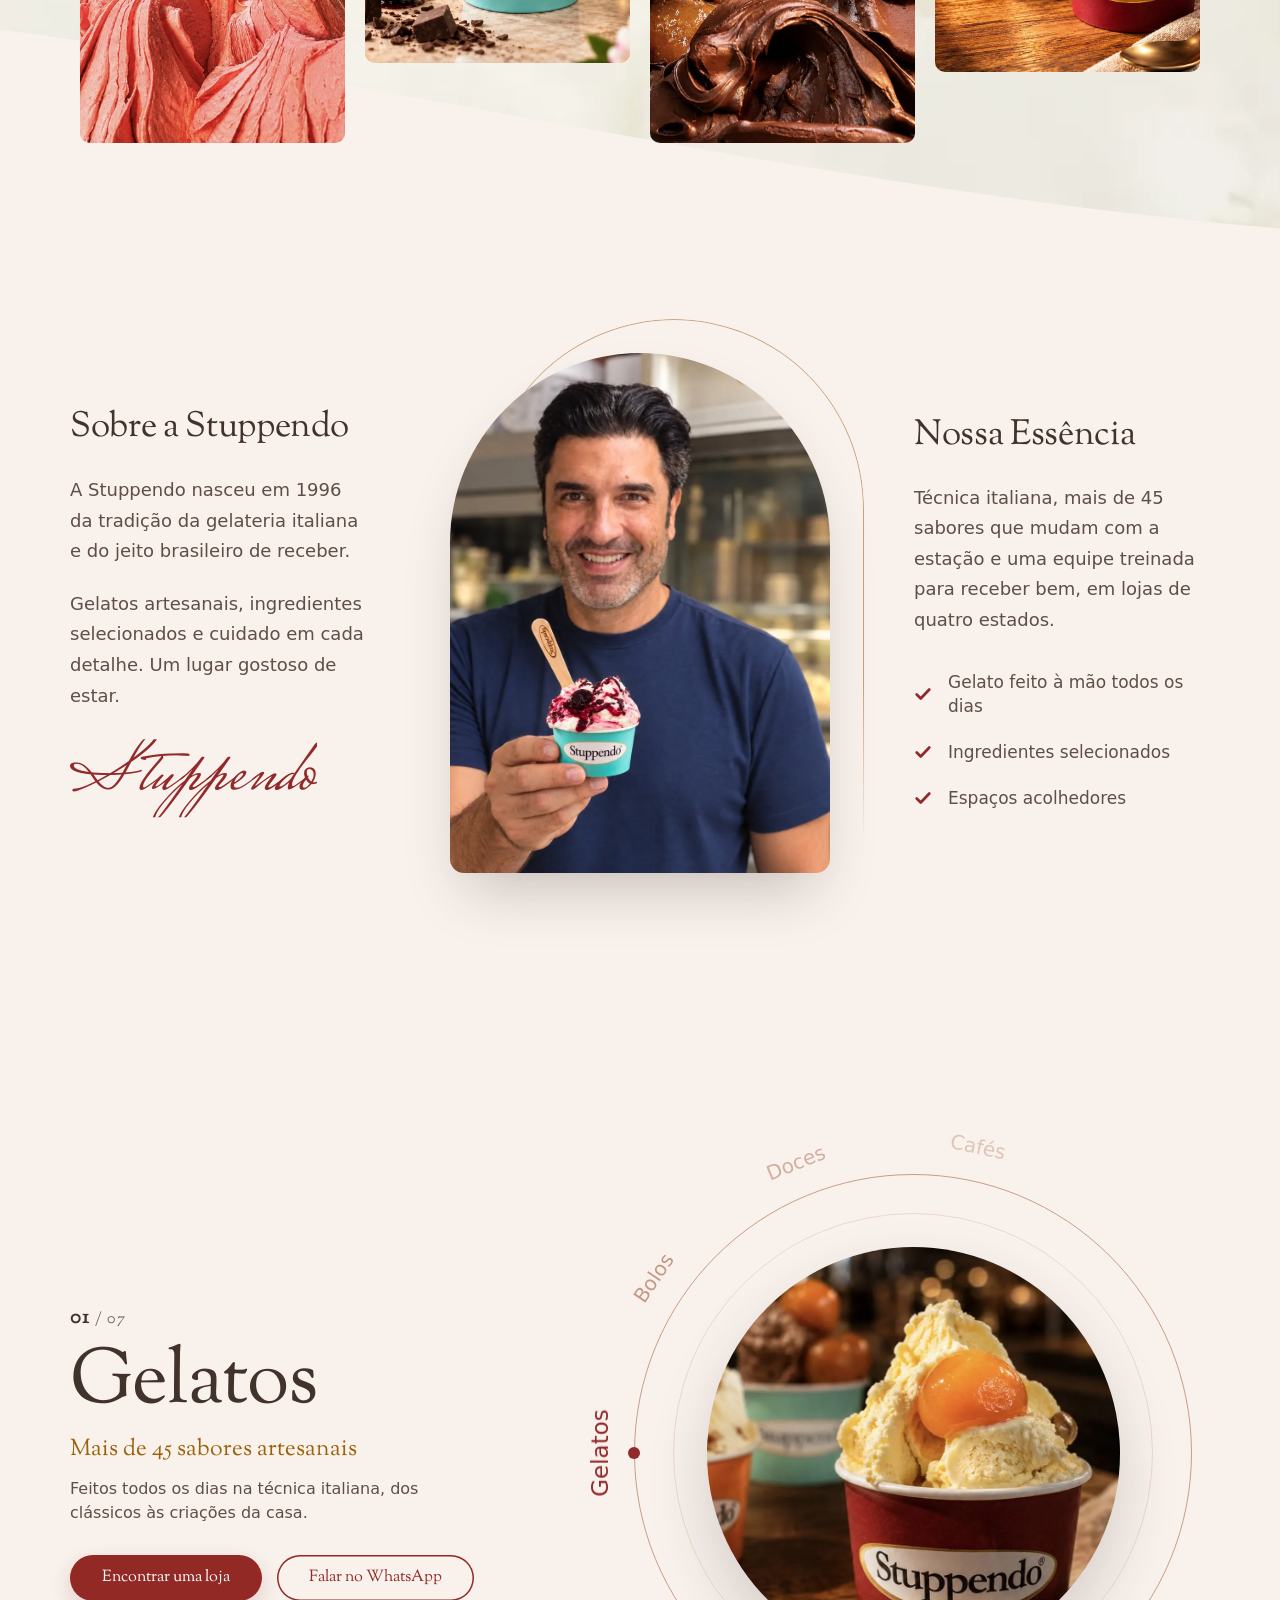
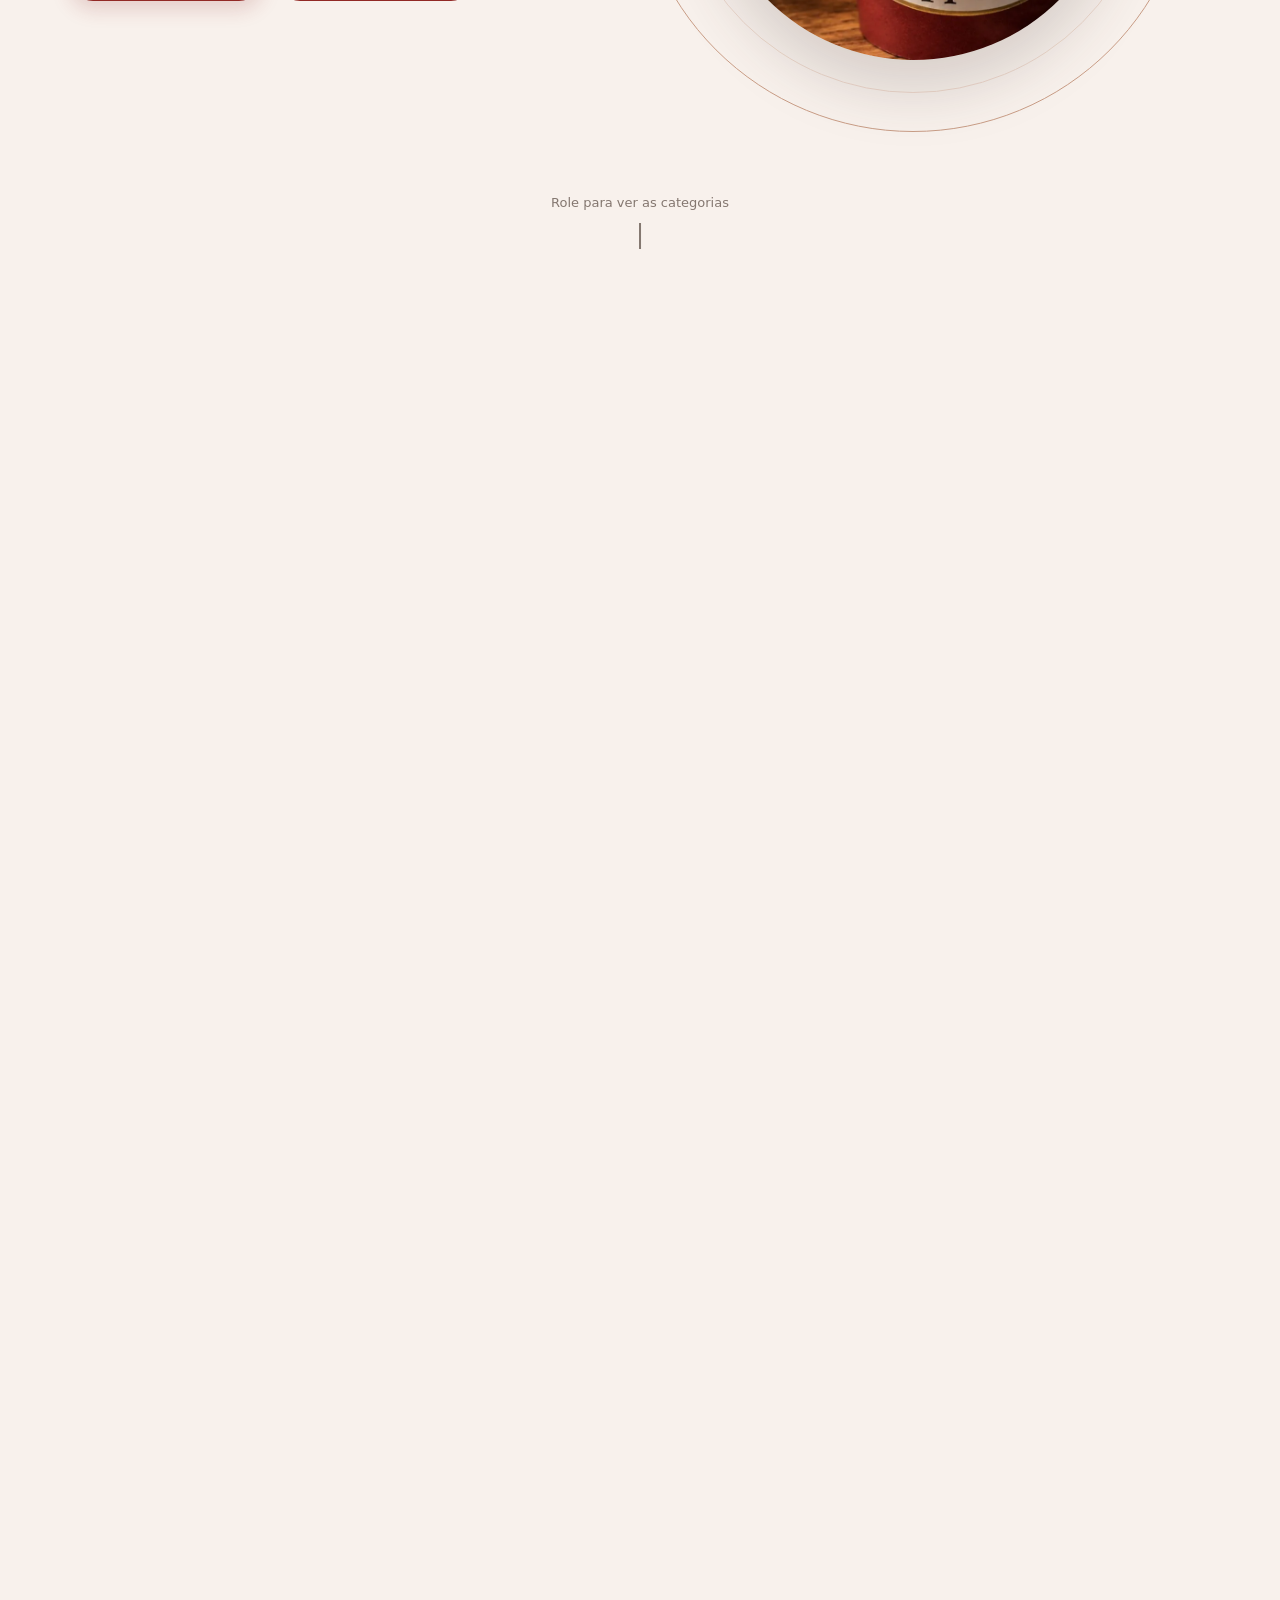
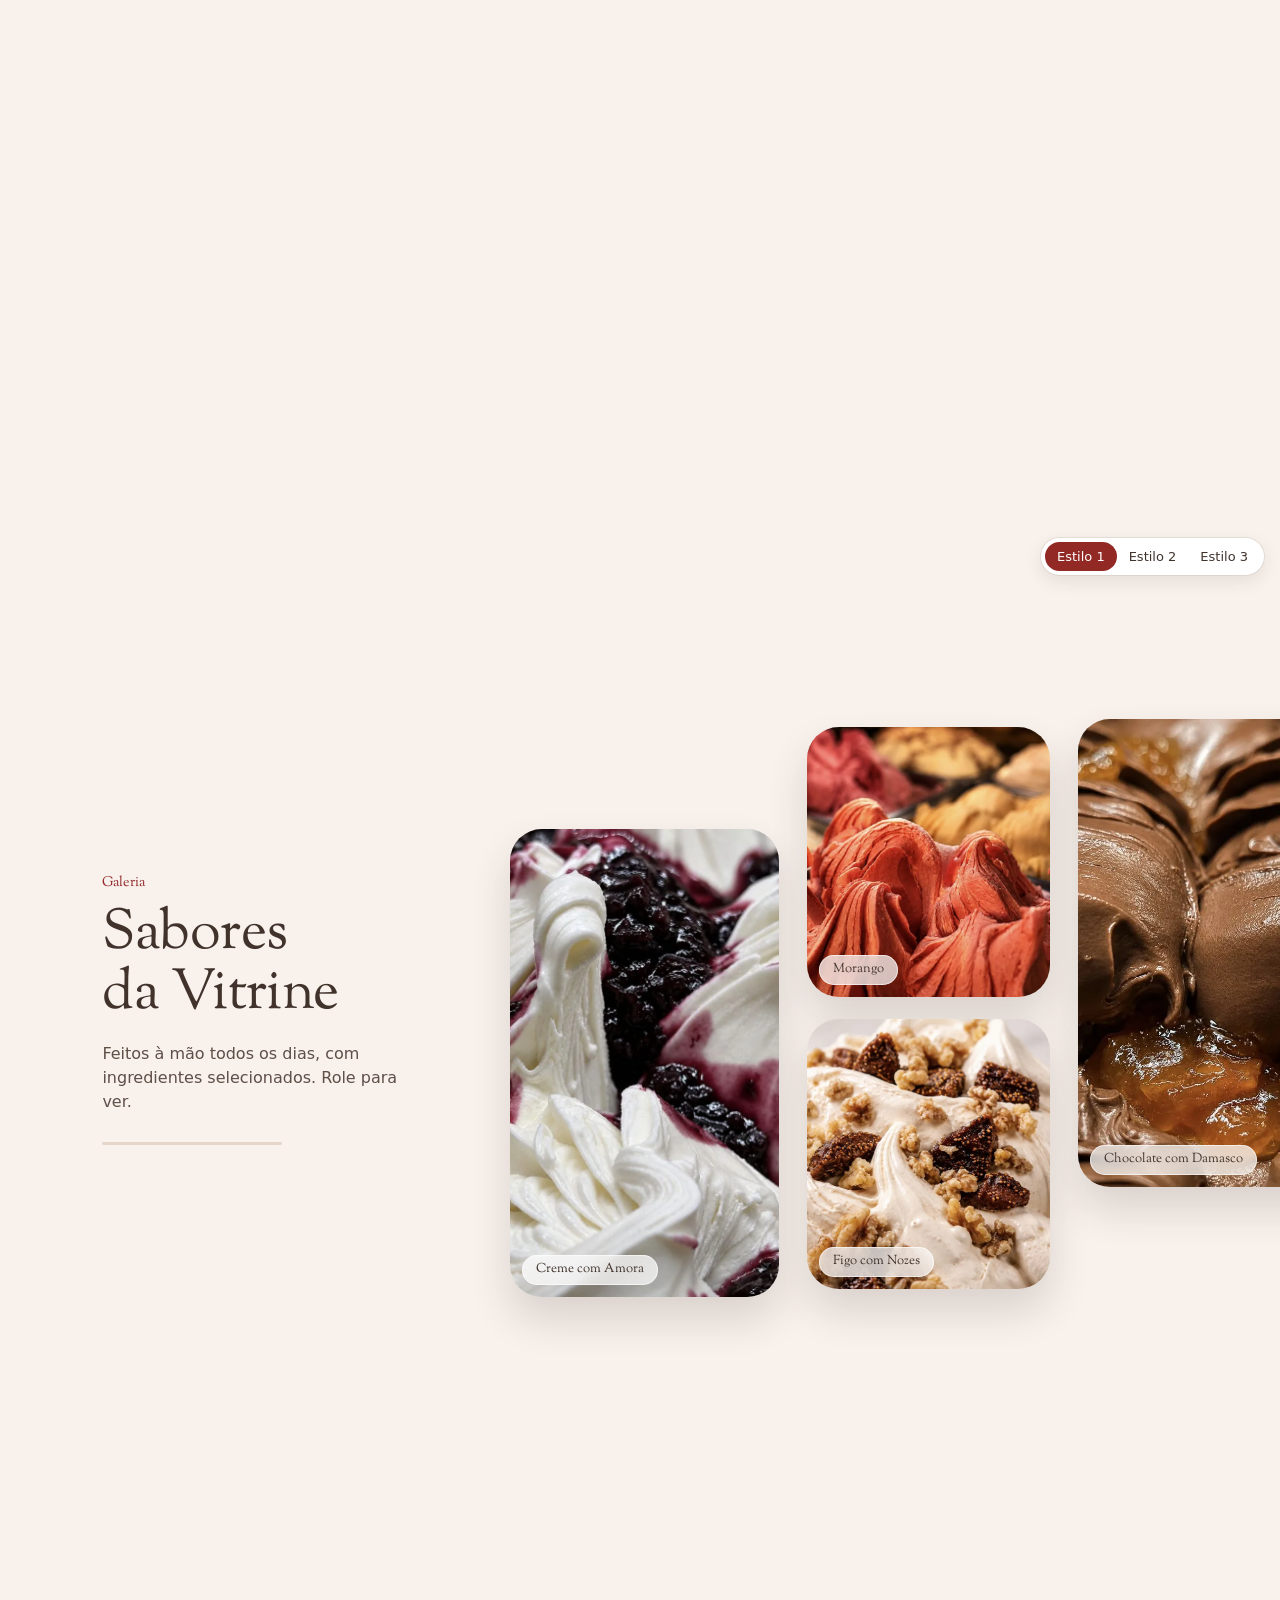
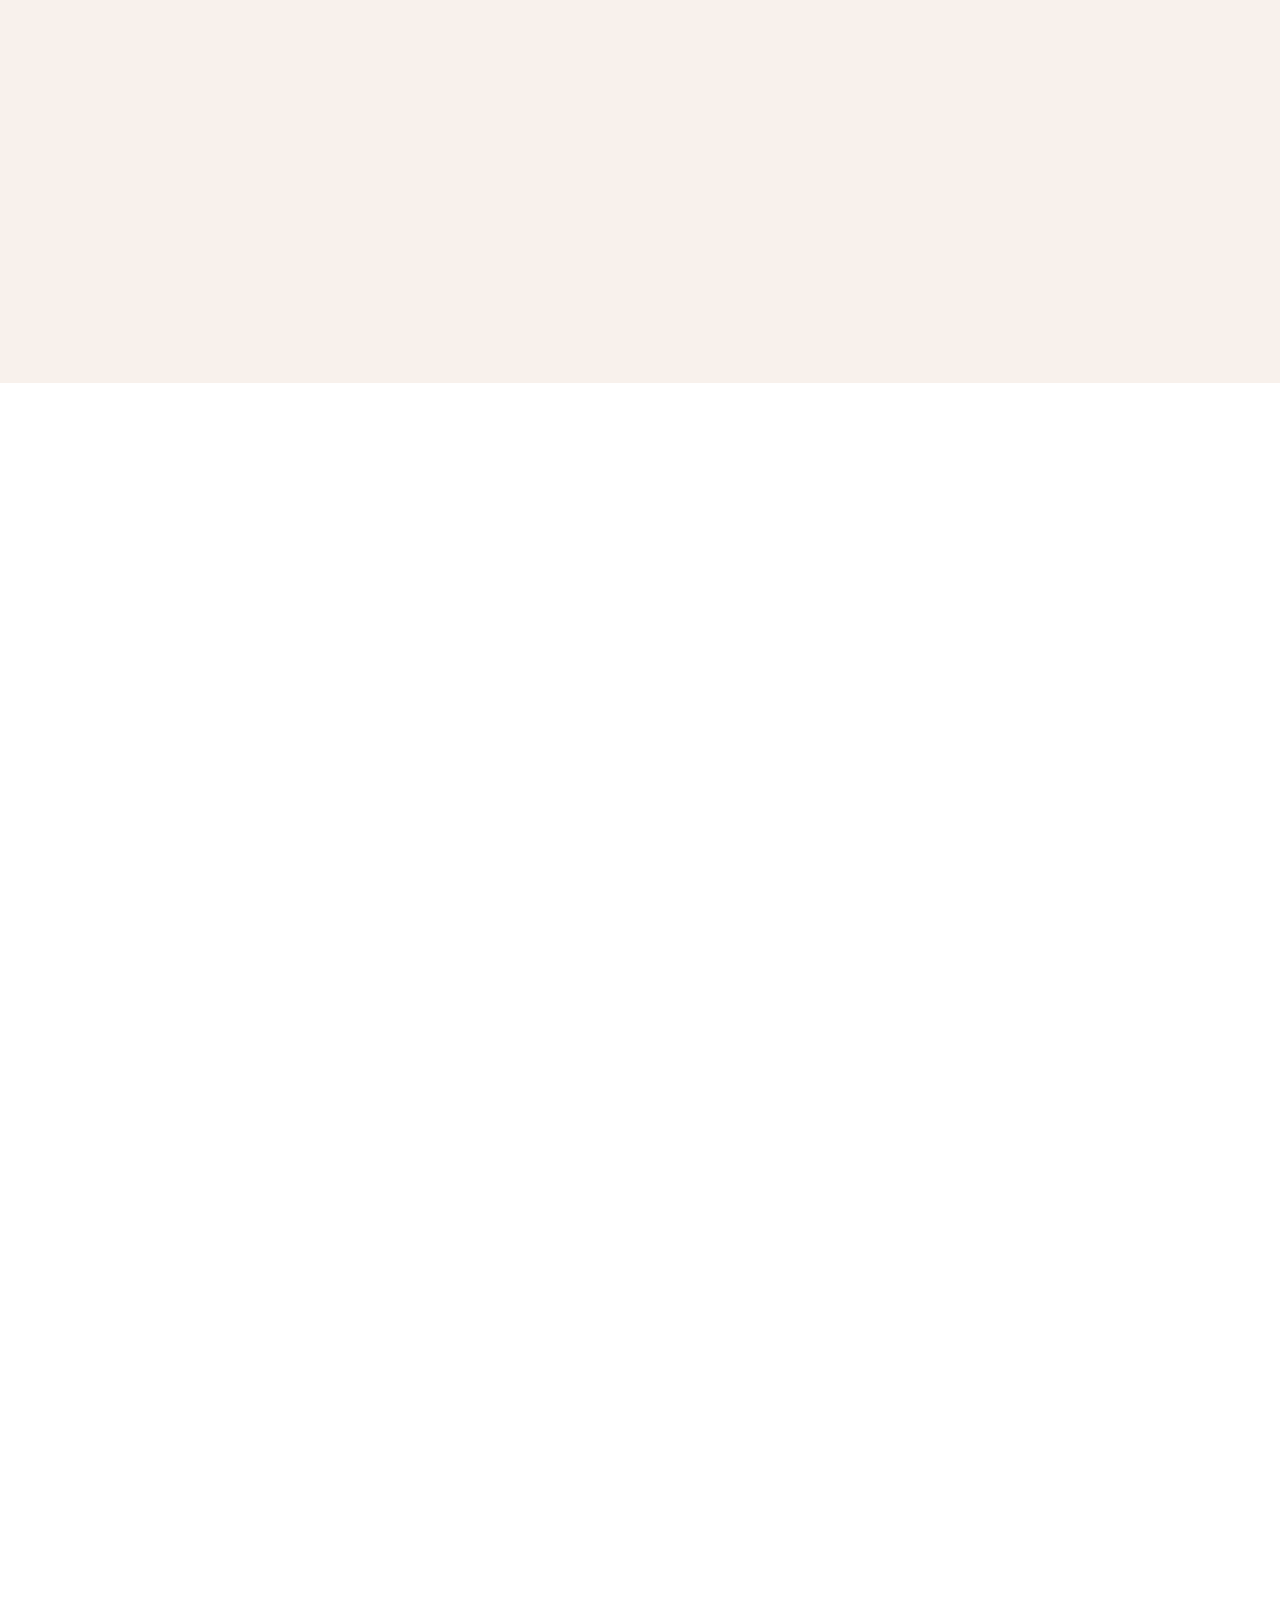
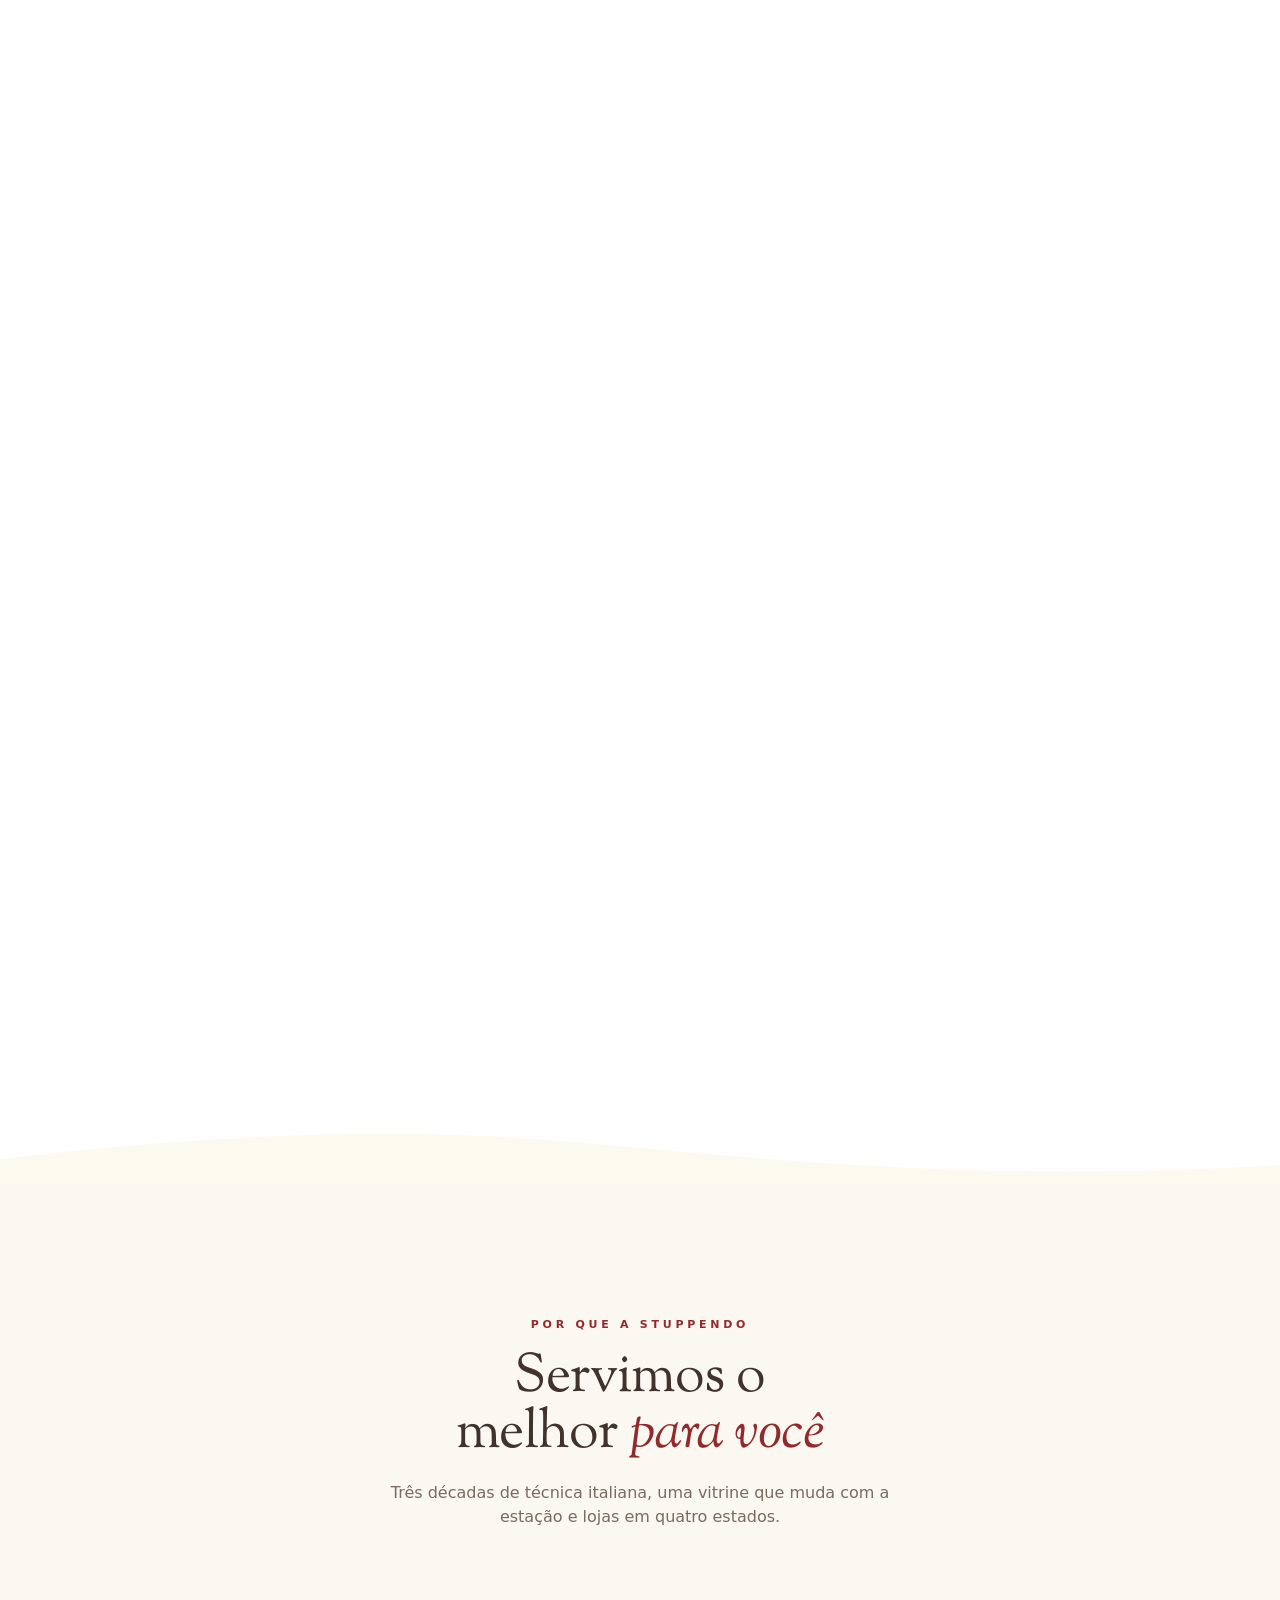
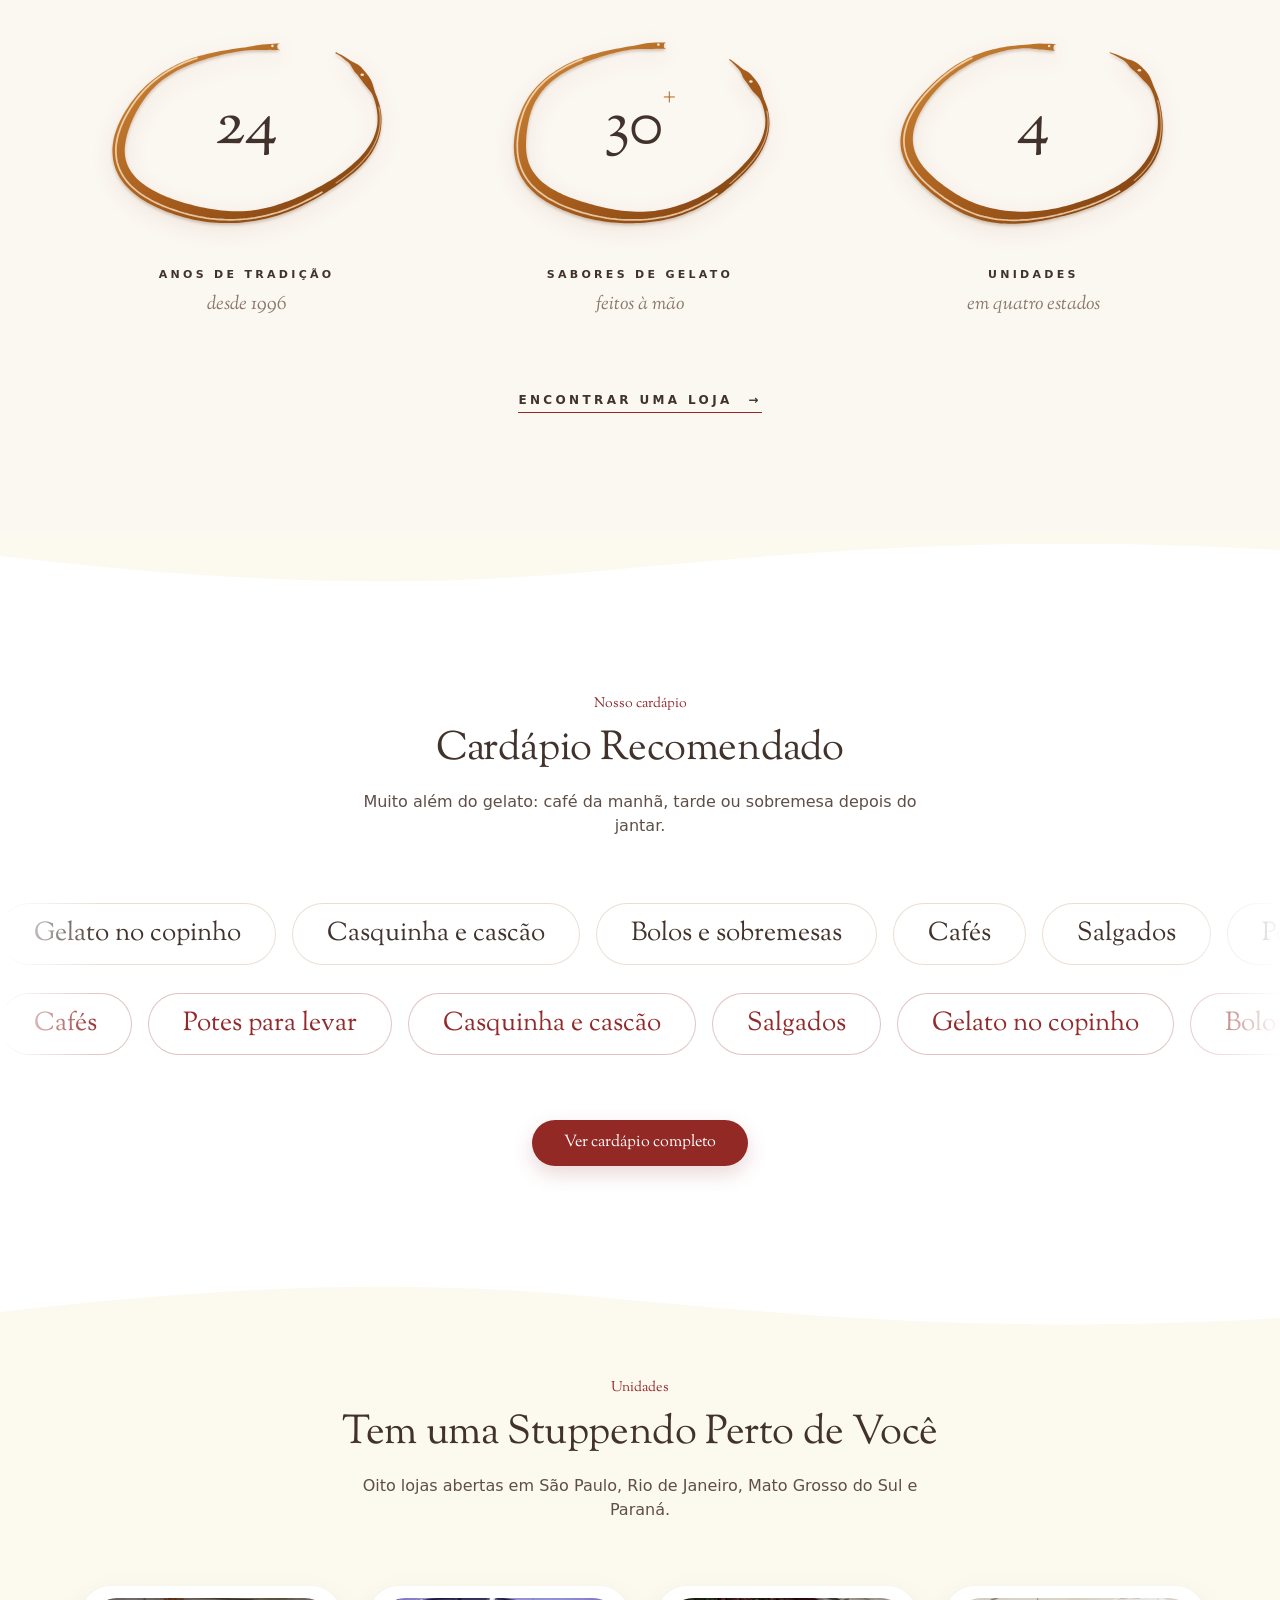
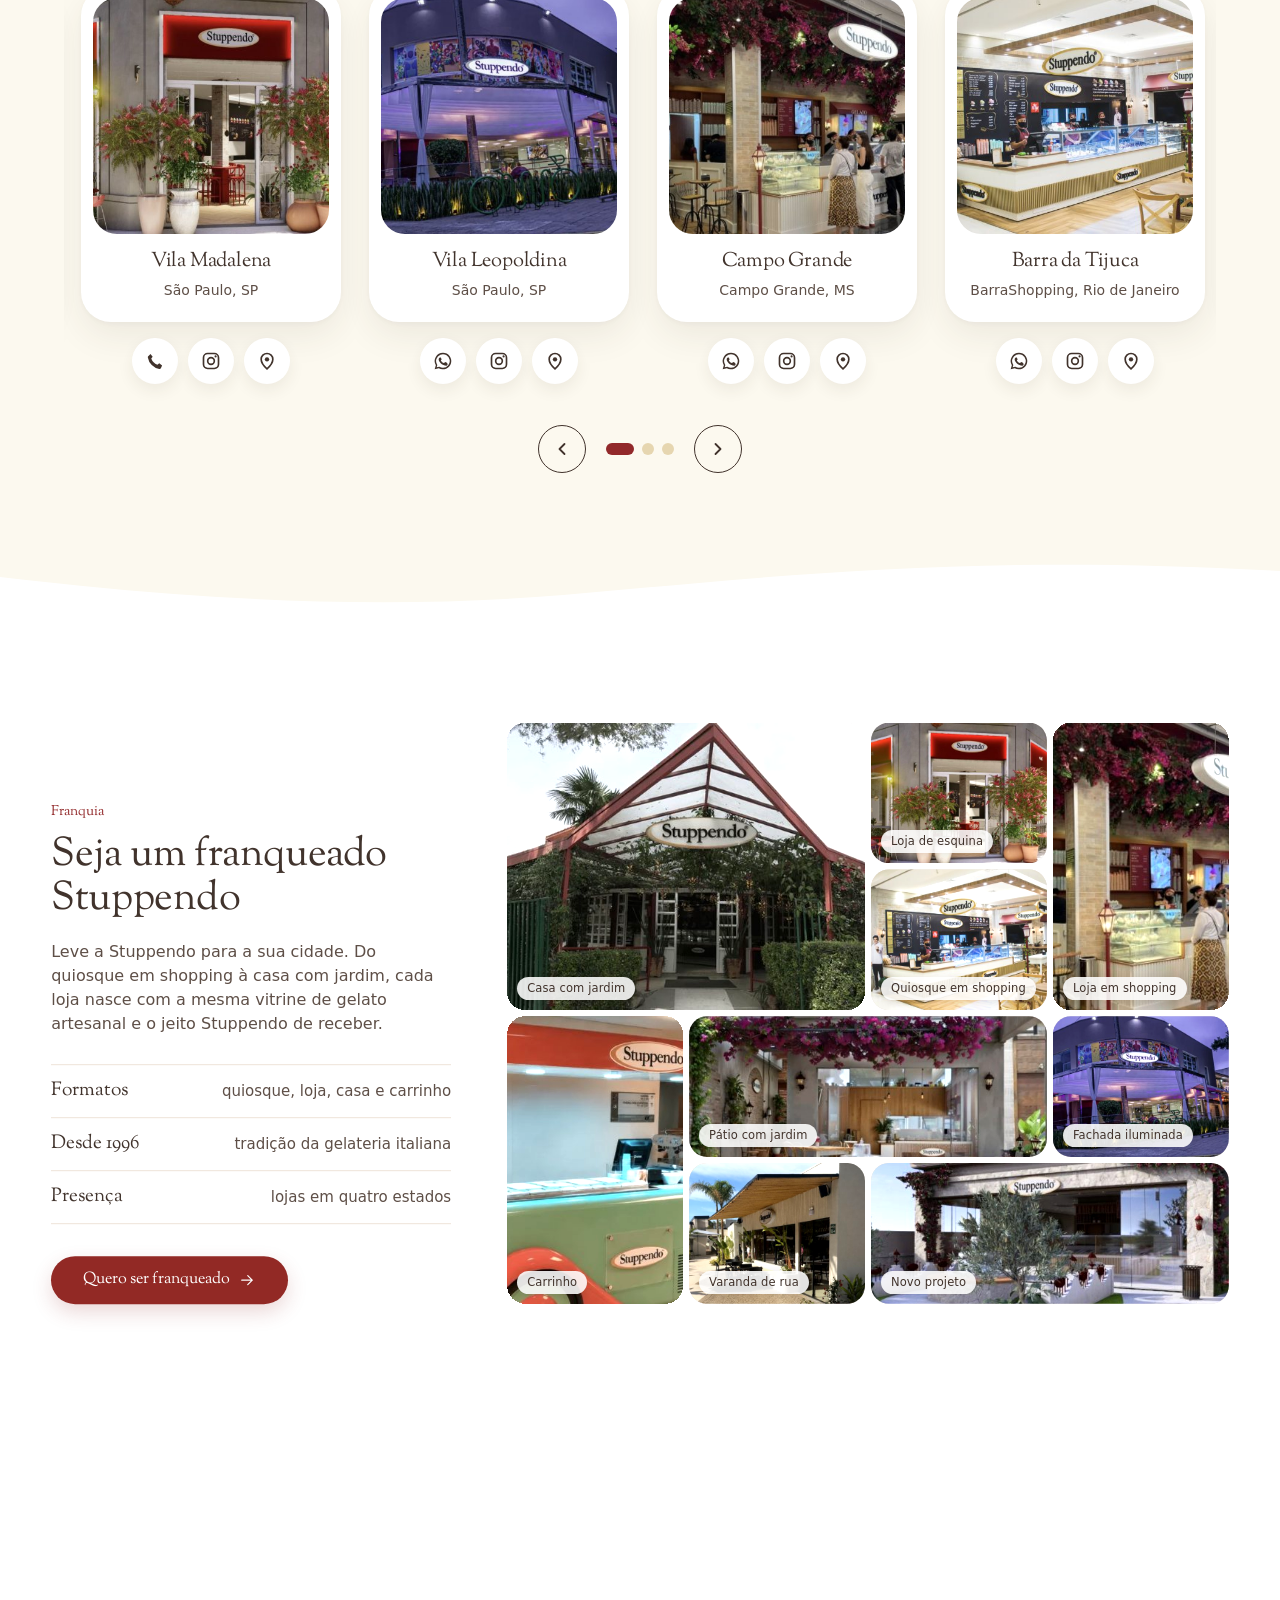
==== commit f1769047: "Tela de bloqueio: solicite liberação ao administrador Co-Authored-By: Claude Opus 5.5 <noreply@anthr" ====
--- a/index.html
+++ b/index.html
@@ -3,7 +3,8 @@
 <head>
 <meta charset="utf-8">
 <meta name="viewport" content="width=device-width, initial-scale=1">
-<meta name="description" content="Stuppendo Gelateria: gelato artesanal com tradição italiana desde 1996.">
+<meta name="robots" content="noindex">
+<meta name="description" content="Stuppendo Gelateria">
 <link rel="preload" as="image" href="img/logo-oval.webp"><link rel="preload" as="image" href="img/banner-copos.webp"><link rel="preload" as="image" href="img/vitrine-morango.webp"><link rel="preload" as="image" href="img/copo-azul-hd.webp"><link rel="preload" as="image" href="img/chocolate-damasco.webp"><link rel="preload" as="image" href="img/tres-copos-hd.webp">
 <title>Stuppendo Gelateria</title>
 <link rel="preconnect" href="https://fonts.googleapis.com">
@@ -1094,6 +1095,38 @@
 </style>
 </head>
 <body>
+<div id="stpLock" role="dialog" aria-modal="true" aria-labelledby="stpLockTxt">
+<style>
+#stpLock{position:fixed;inset:0;z-index:99999;display:grid;place-items:center;padding:24px;background:radial-gradient(60% 60% at 50% 40%,rgba(252,249,239,.92),rgba(248,241,236,.97));-webkit-backdrop-filter:blur(14px);backdrop-filter:blur(14px);animation:lkbg .6s ease both}
+#stpLock .lk-card{position:relative;width:min(460px,100%);padding:48px 36px 40px;border-radius:28px;background:#fff;text-align:center;box-shadow:0 40px 90px rgba(65,51,44,.18),0 0 0 1px rgba(65,51,44,.06);animation:lkin .9s cubic-bezier(.2,.8,.2,1) .1s both}
+#stpLock .lk-logo{position:relative;display:inline-block;width:220px;margin:0 auto 28px;animation:lkfloat 4.5s ease-in-out 1.2s infinite}
+#stpLock .lk-logo img{display:block;width:100%;height:auto;animation:lklogo 1.2s cubic-bezier(.2,.8,.2,1) .35s both}
+#stpLock .lk-logo::after{content:"";position:absolute;inset:0;background:linear-gradient(105deg,transparent 35%,rgba(255,255,255,.8) 50%,transparent 65%);background-size:250% 100%;-webkit-mask:url(img/logo-oval.webp) center/contain no-repeat;mask:url(img/logo-oval.webp) center/contain no-repeat;animation:lkshine 3.2s ease-in-out 1.4s infinite}
+#stpLock .lk-ring{position:absolute;left:50%;top:24px;width:280px;height:110px;transform:translateX(-50%);pointer-events:none}
+#stpLock .lk-ring path{fill:none;stroke:#b4702f;stroke-width:1.2;stroke-linecap:round;stroke-dasharray:0 100;animation:lkdraw 1.8s cubic-bezier(.45,.05,.25,1) .7s forwards;opacity:.55}
+#stpLock .lk-ic{width:46px;height:46px;margin:0 auto 18px;border-radius:50%;display:grid;place-items:center;background:#f8f1ec;color:#922925;animation:lkup .7s ease .9s both}
+#stpLock .lk-ic svg{width:22px;height:22px}
+#stpLock p{margin:0;font:400 19px/1.45 "Sorts Mill Goudy",Georgia,serif;color:#41332c;animation:lkup .7s ease 1.05s both}
+#stpLock small{display:block;margin-top:18px;font:400 12px/1.4 -apple-system,system-ui,sans-serif;letter-spacing:.14em;text-transform:uppercase;color:#9a8a7e;animation:lkup .7s ease 1.2s both}
+html.stp-locked,html.stp-locked body{overflow:hidden!important}
+@keyframes lkbg{from{opacity:0}}
+@keyframes lkin{from{opacity:0;transform:translateY(24px) scale(.96)}}
+@keyframes lklogo{from{opacity:0;transform:scale(.8);filter:blur(6px)}}
+@keyframes lkfloat{50%{transform:translateY(-6px)}}
+@keyframes lkshine{0%{background-position:150% 0}60%,100%{background-position:-50% 0}}
+@keyframes lkdraw{to{stroke-dasharray:100 0}}
+@keyframes lkup{from{opacity:0;transform:translateY(10px)}}
+@media (prefers-reduced-motion:reduce){#stpLock *{animation:none!important}#stpLock .lk-ring path{stroke-dasharray:none}}
+</style>
+<div class="lk-card">
+<svg class="lk-ring" viewBox="0 0 290 120" aria-hidden="true"><path pathLength="100" d="M145 8C70 8 12 30 12 60s58 52 133 52 133-22 133-52S220 8 150 8"/></svg>
+<div class="lk-logo"><img src="img/logo-oval.webp" alt="Stuppendo" width="499" height="141"></div>
+<div class="lk-ic" aria-hidden="true"><svg viewBox="0 0 24 24"><rect x="5" y="11" width="14" height="10" rx="2.5" fill="none" stroke="currentColor" stroke-width="1.6"/><path d="M8 11V8a4 4 0 0 1 8 0v3" fill="none" stroke="currentColor" stroke-width="1.6" stroke-linecap="round"/></svg></div>
+<p id="stpLockTxt">Solicite liberação para o servidor de hospedagem através do administrador.</p>
+<small>Stuppendo Gelateria</small>
+</div>
+</div>
+<script>(function(){var k='stp-acesso';try{if(/[?&]acesso=nume2026\b/.test(location.search))localStorage.setItem(k,'1');if(localStorage.getItem(k)==='1'){var l=document.getElementById('stpLock');l.parentNode.removeChild(l);return}}catch(e){}document.documentElement.classList.add('stp-locked');})();</script>
 <script>(function(){if(location.search.indexOf('diag')<0)return;var errs=[];addEventListener('error',function(e){errs.push((e.message||'res')+' '+(e.filename||e.target&&e.target.src||'').split('/').pop()+':'+(e.lineno||''))},true);
 setTimeout(function(){var h=document.querySelector('.hero'),h1=h.querySelector('h1'),x=innerWidth/2,y=Math.min(innerHeight*.35,h.getBoundingClientRect().bottom-20);
 var stack=(document.elementsFromPoint?document.elementsFromPoint(x,y):[]).slice(0,6).map(function(e){return e.tagName+'.'+String(e.className&&e.className.baseVal!==undefined?e.className.baseVal:e.className).slice(0,30)});
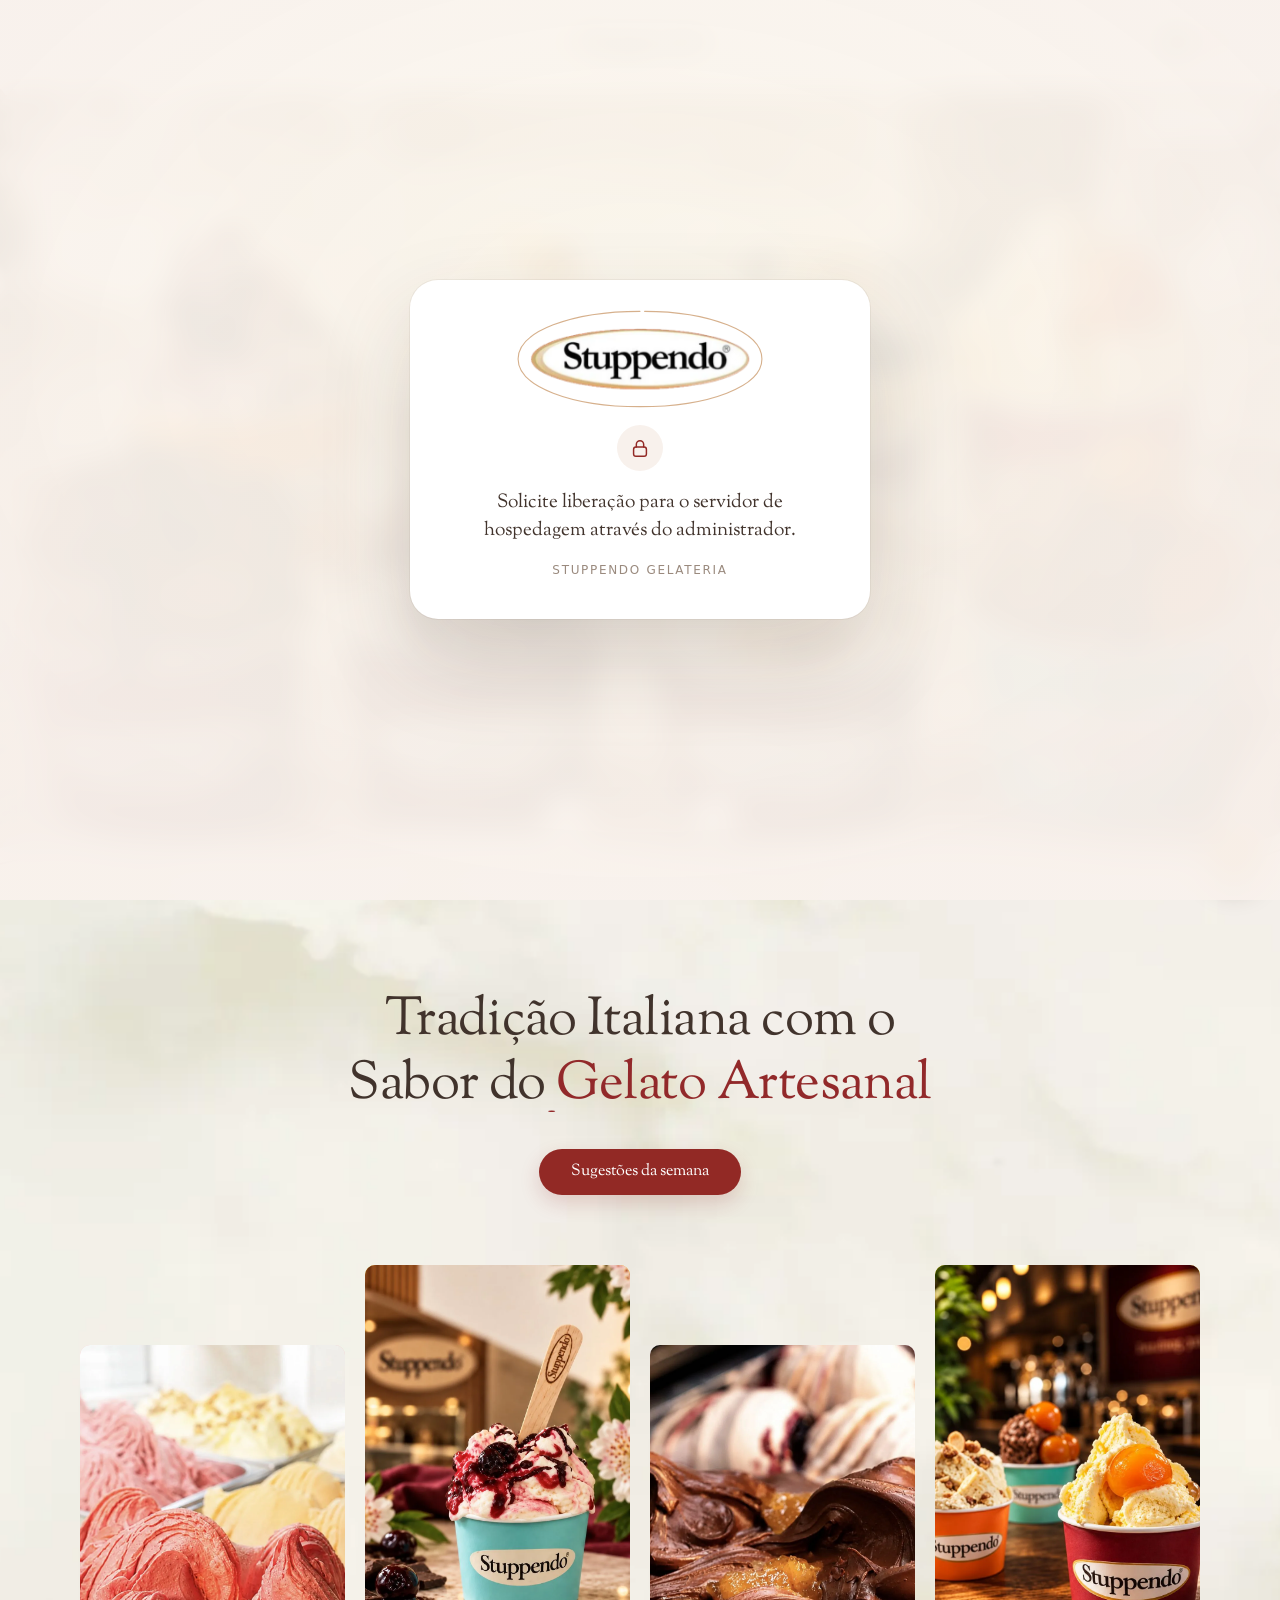
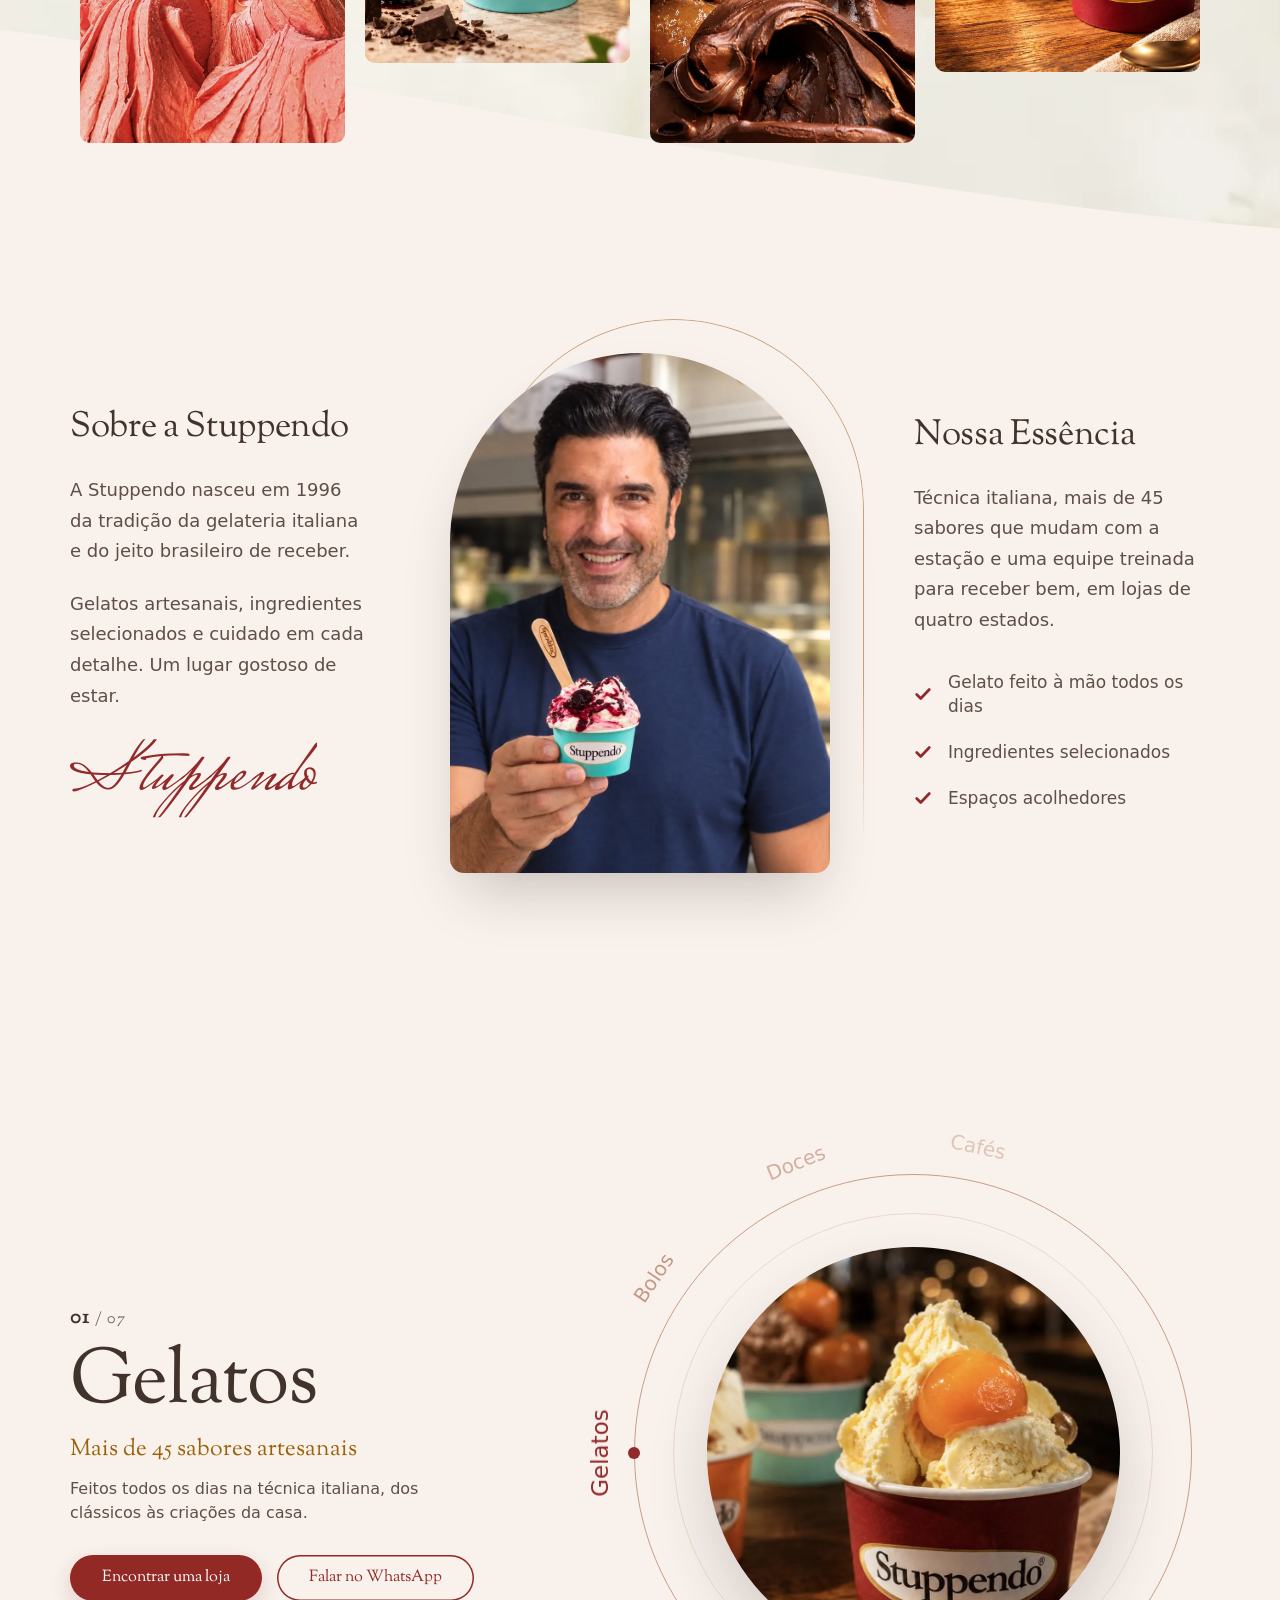
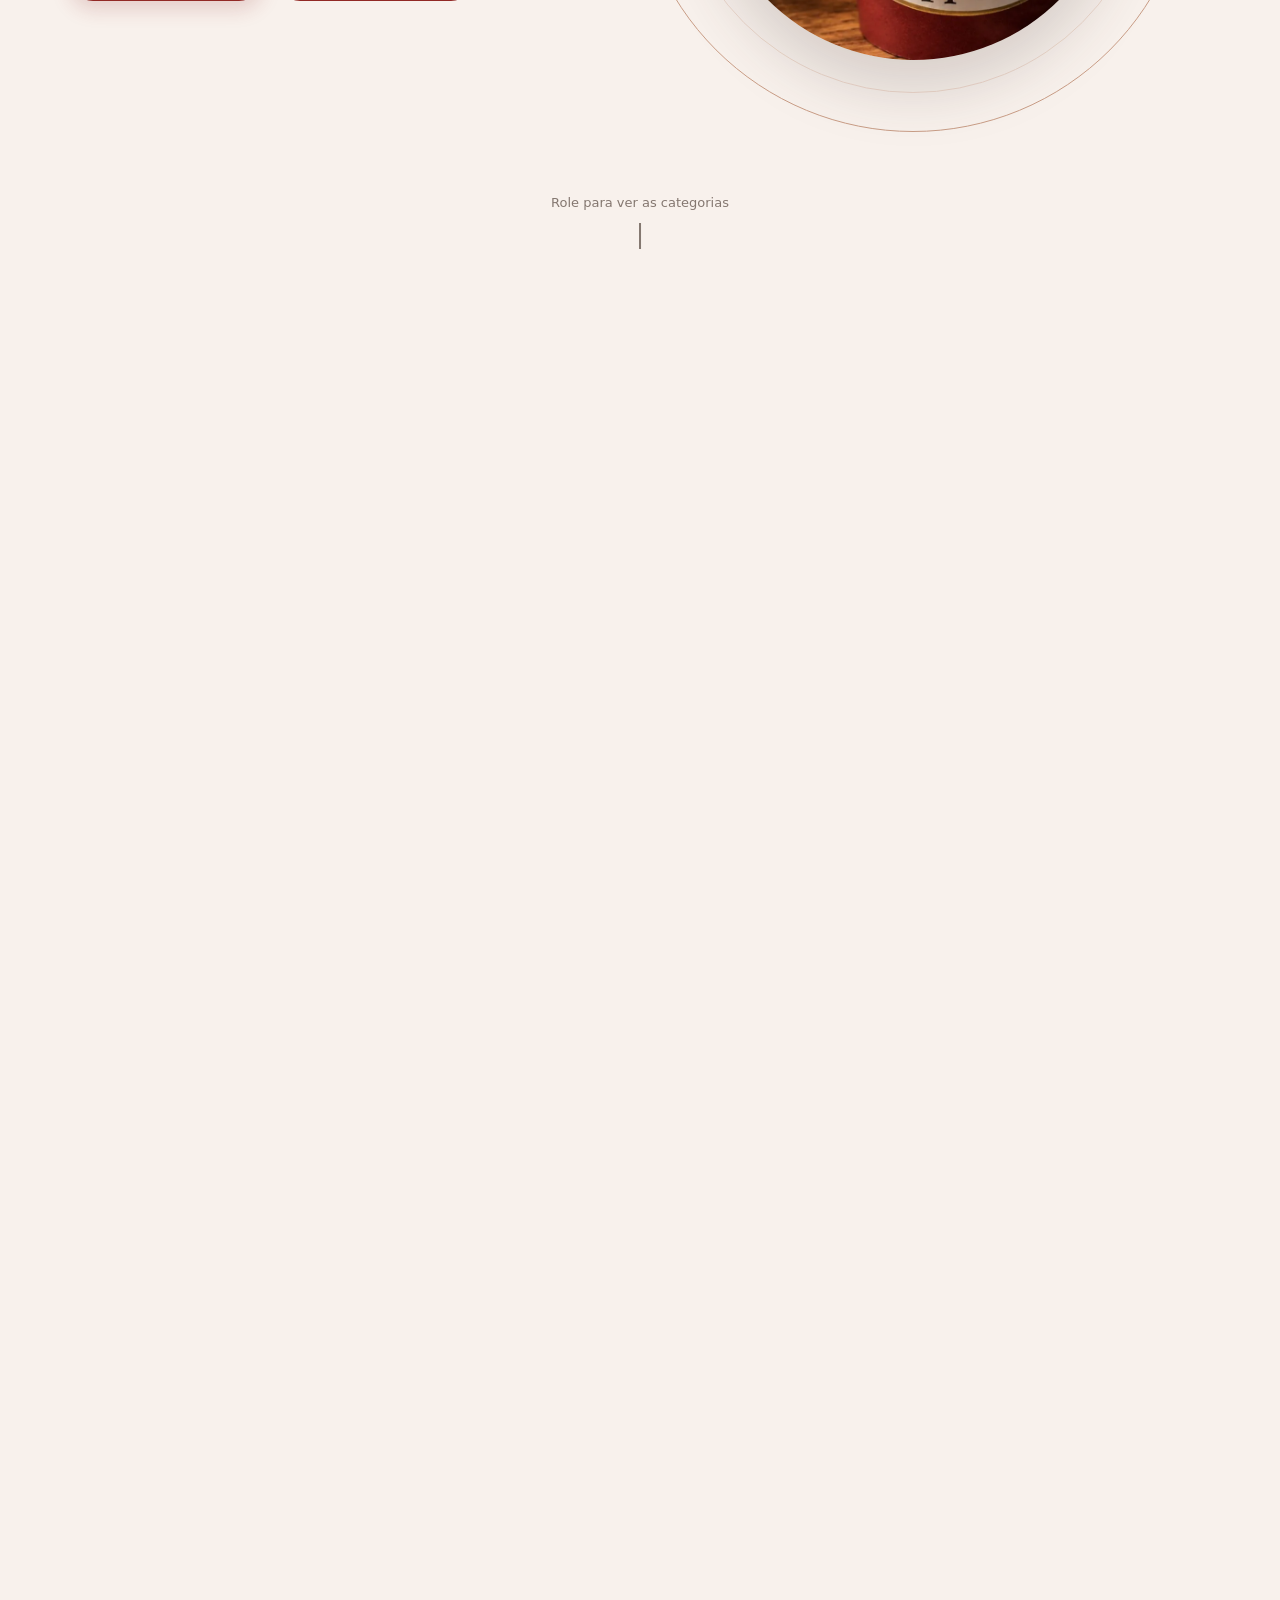
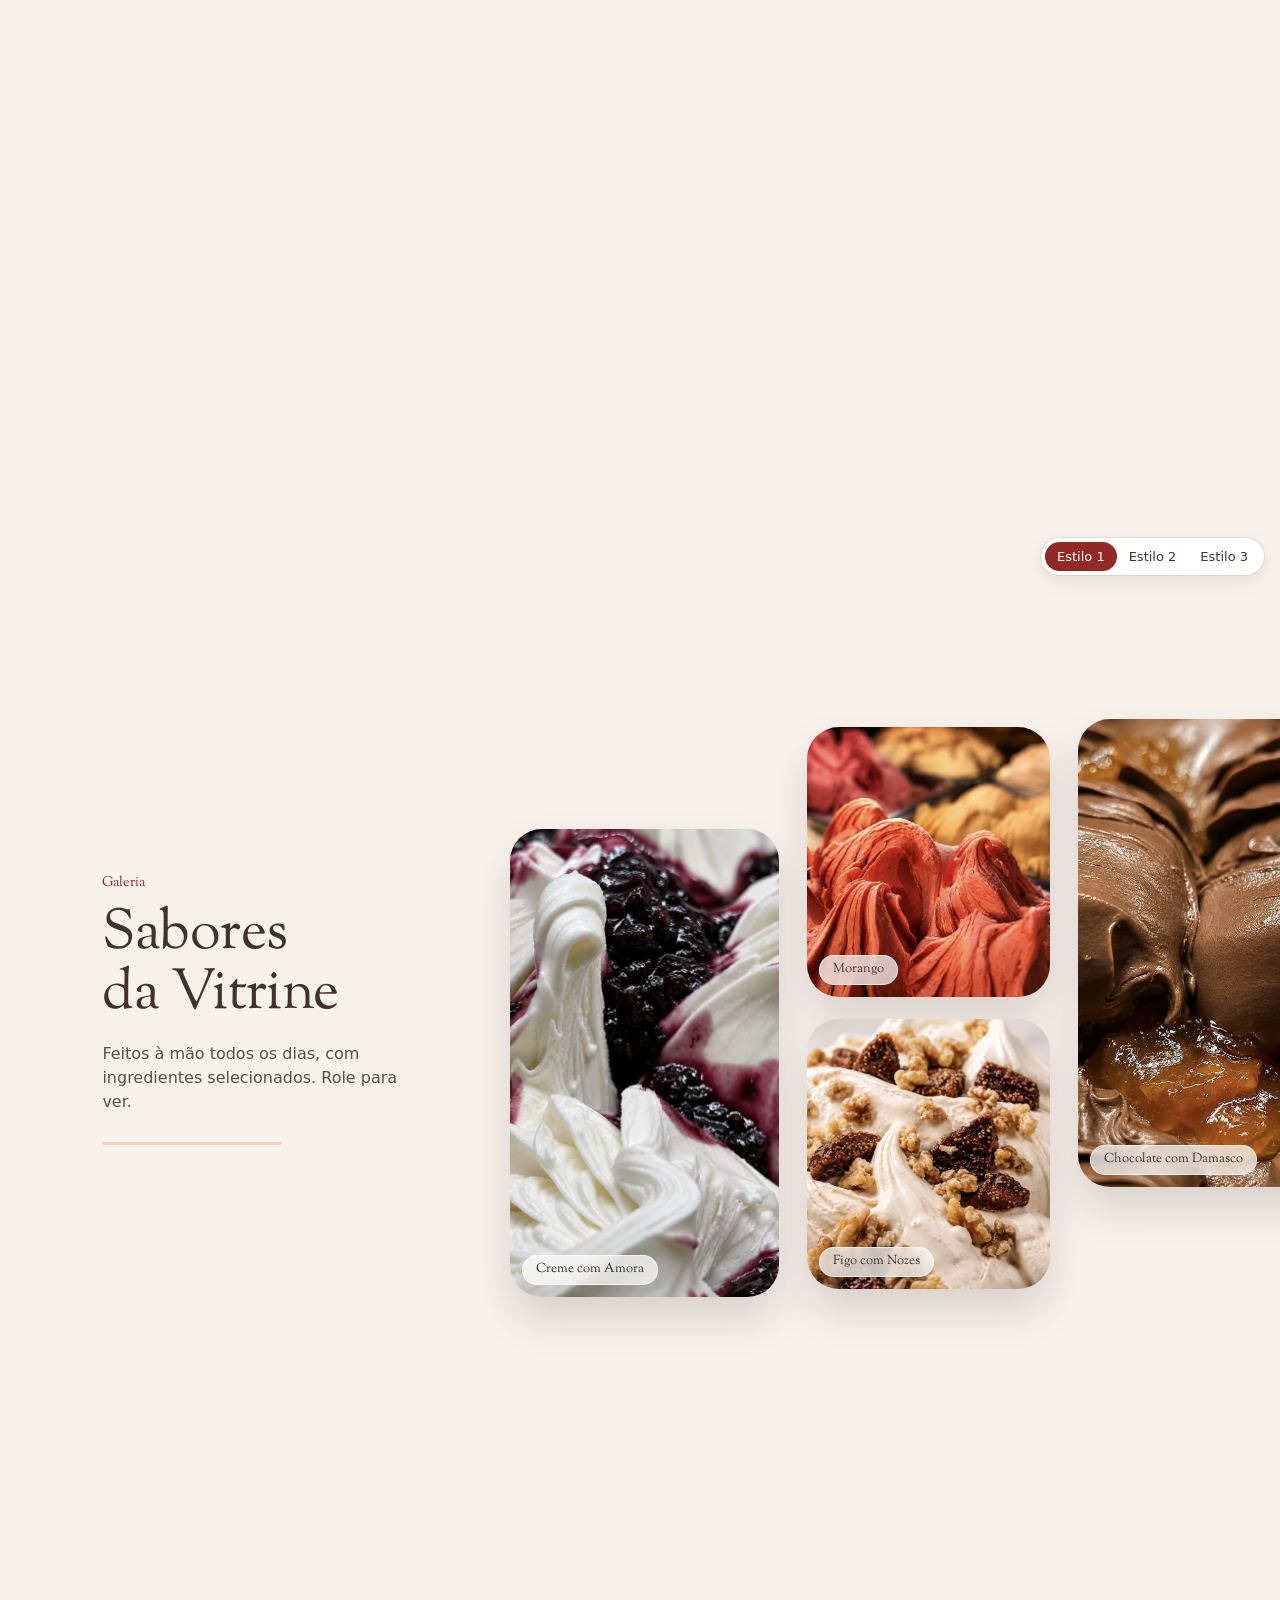
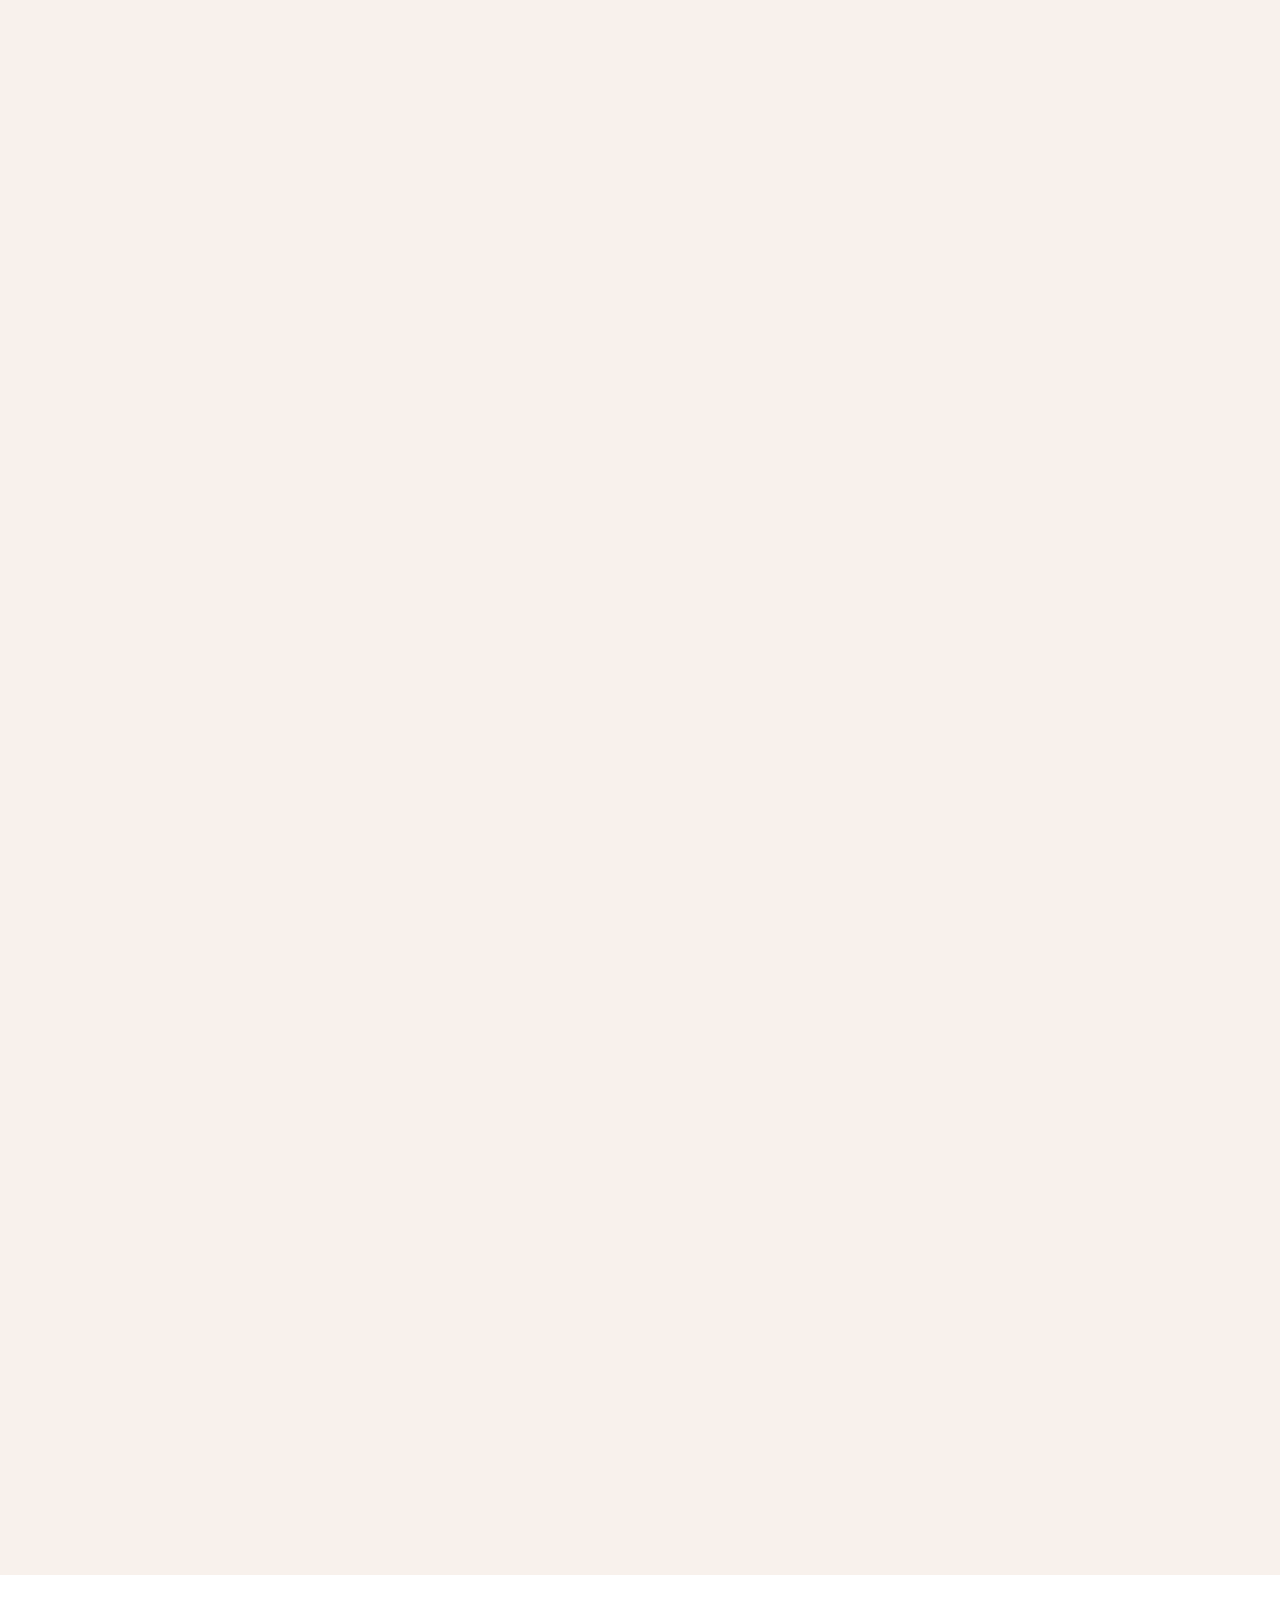
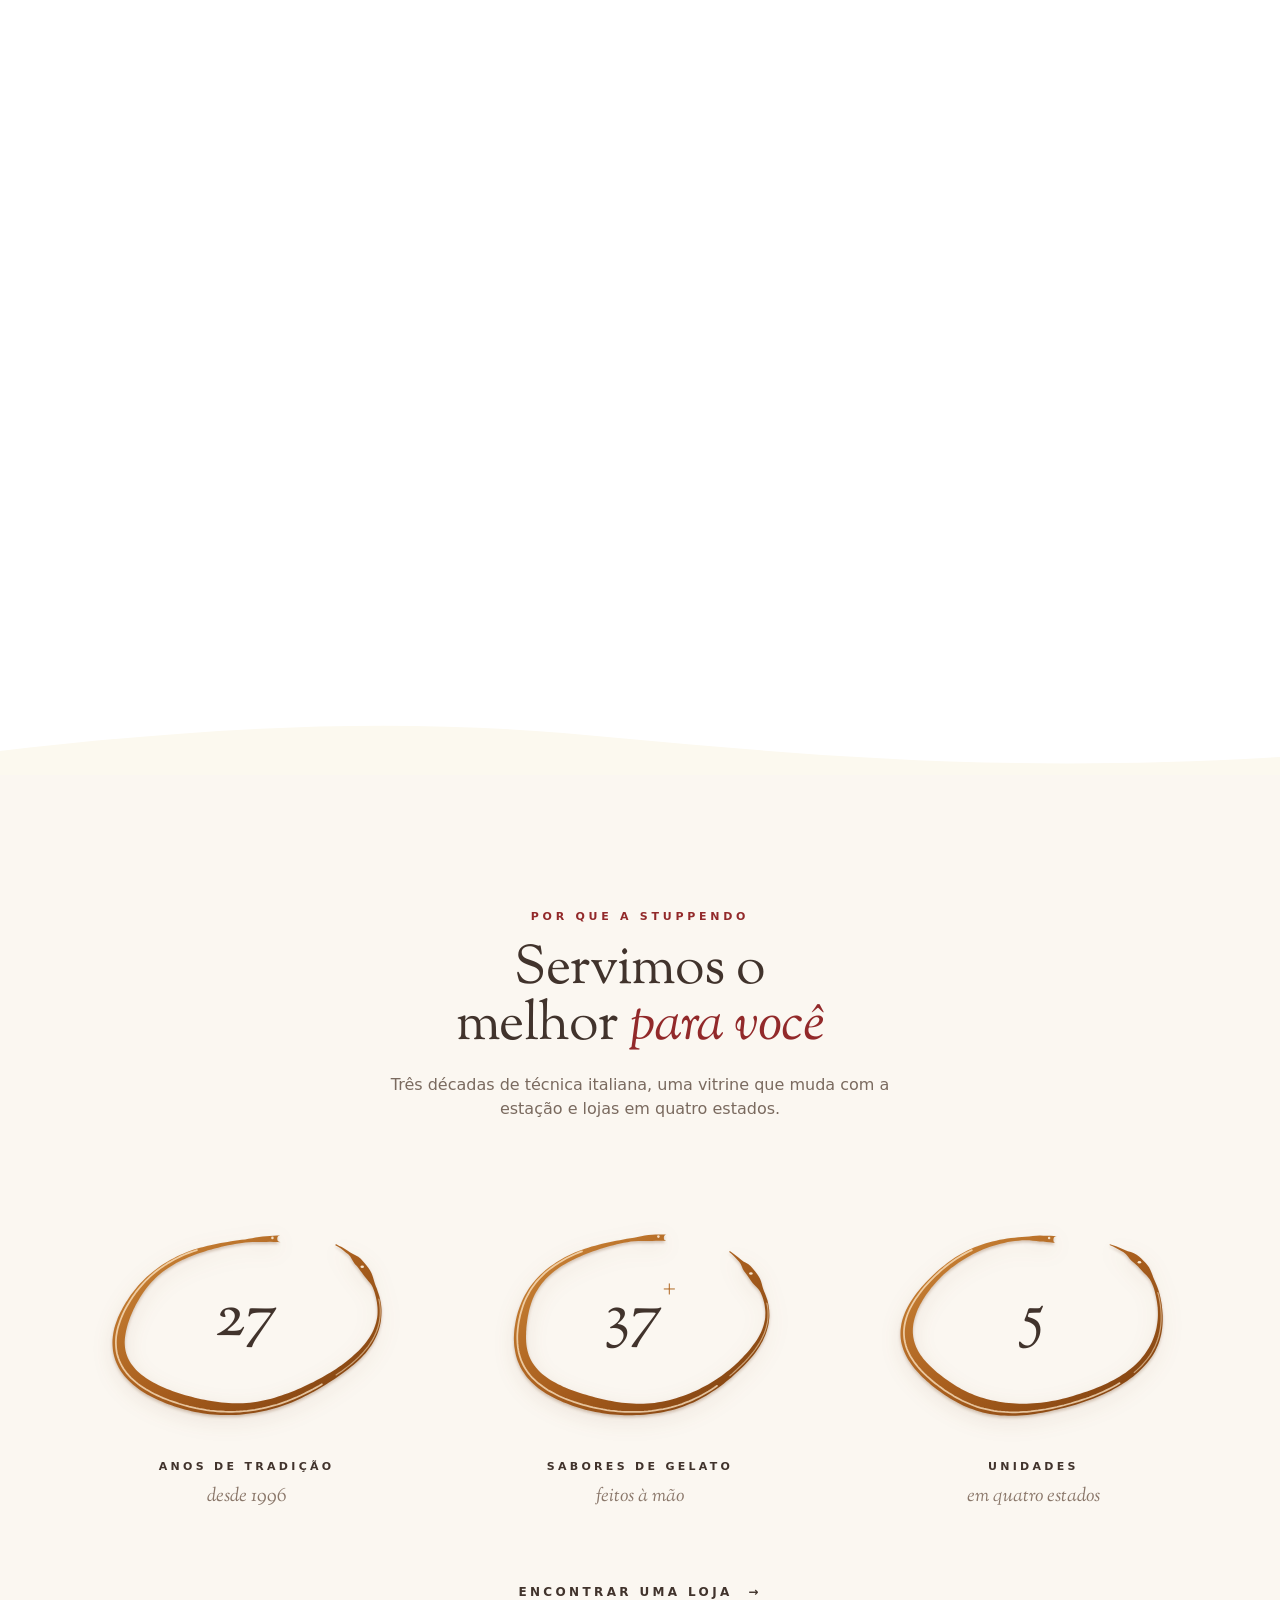
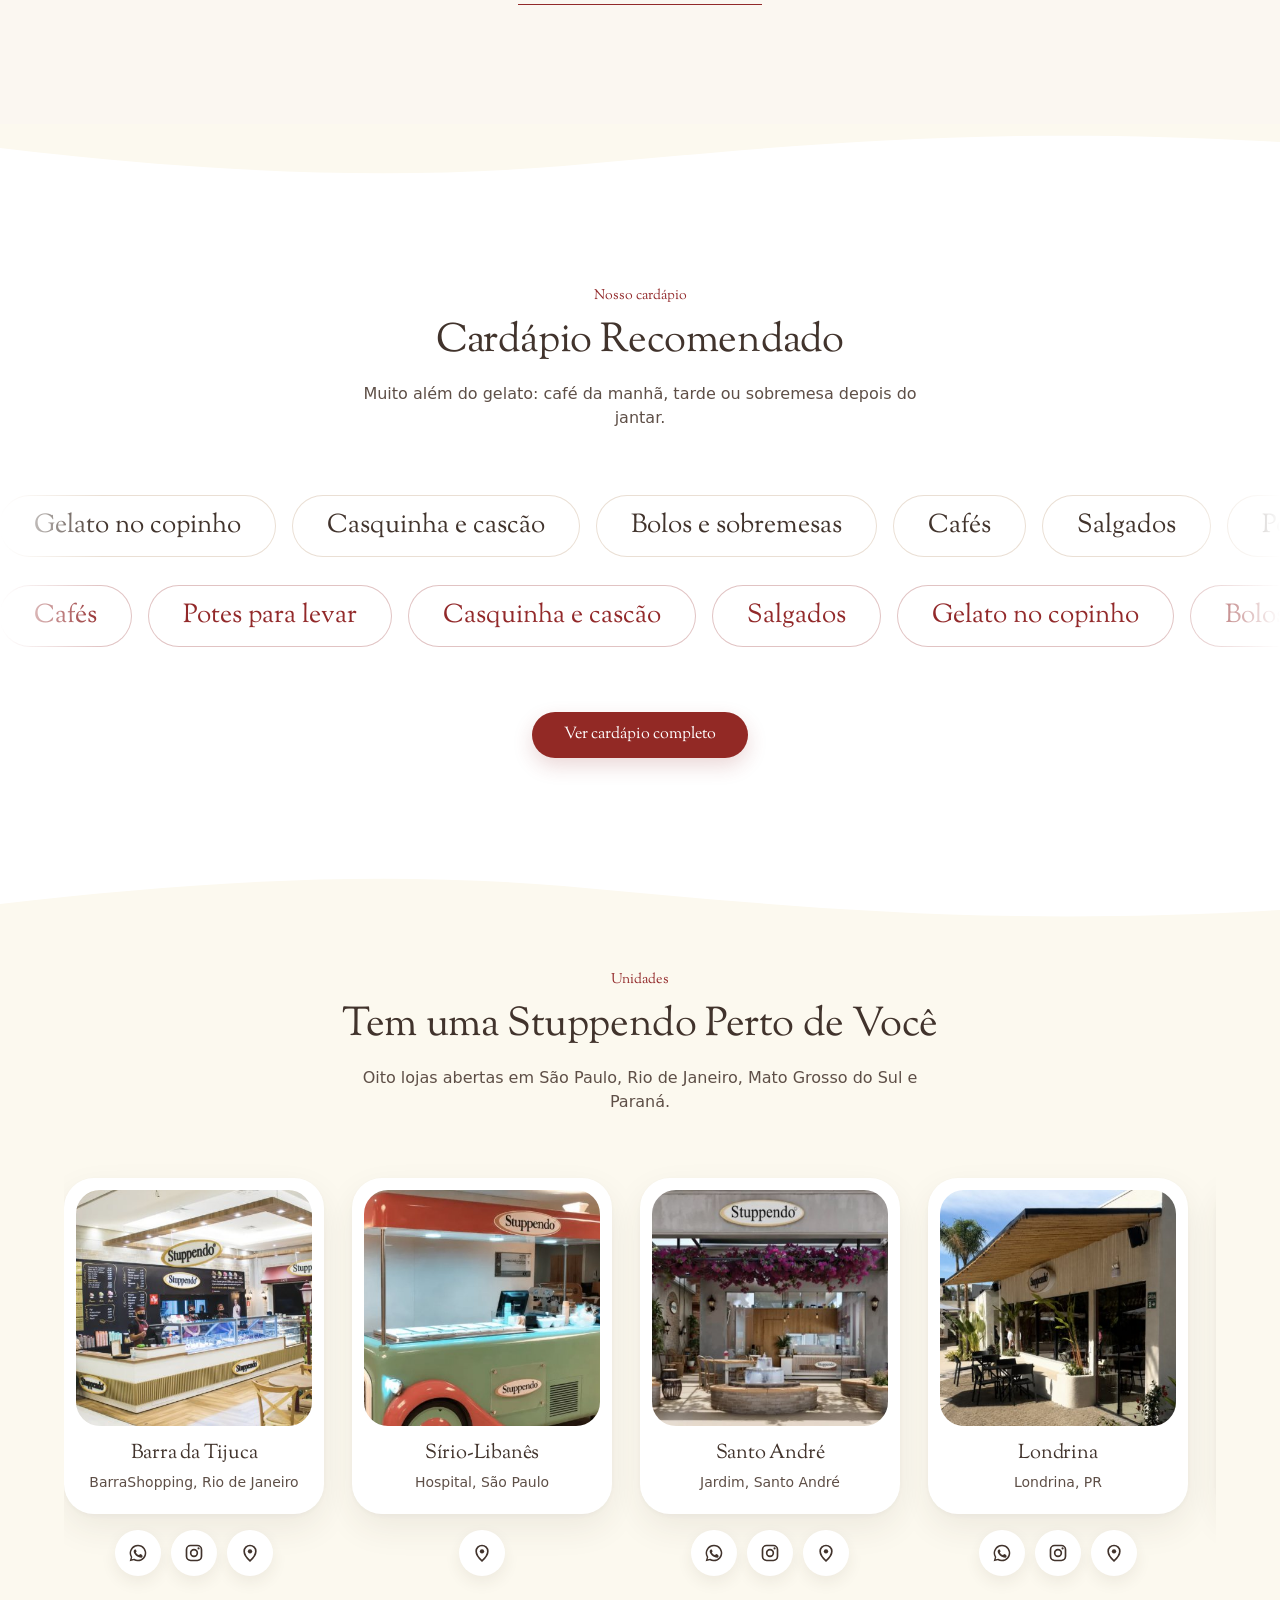
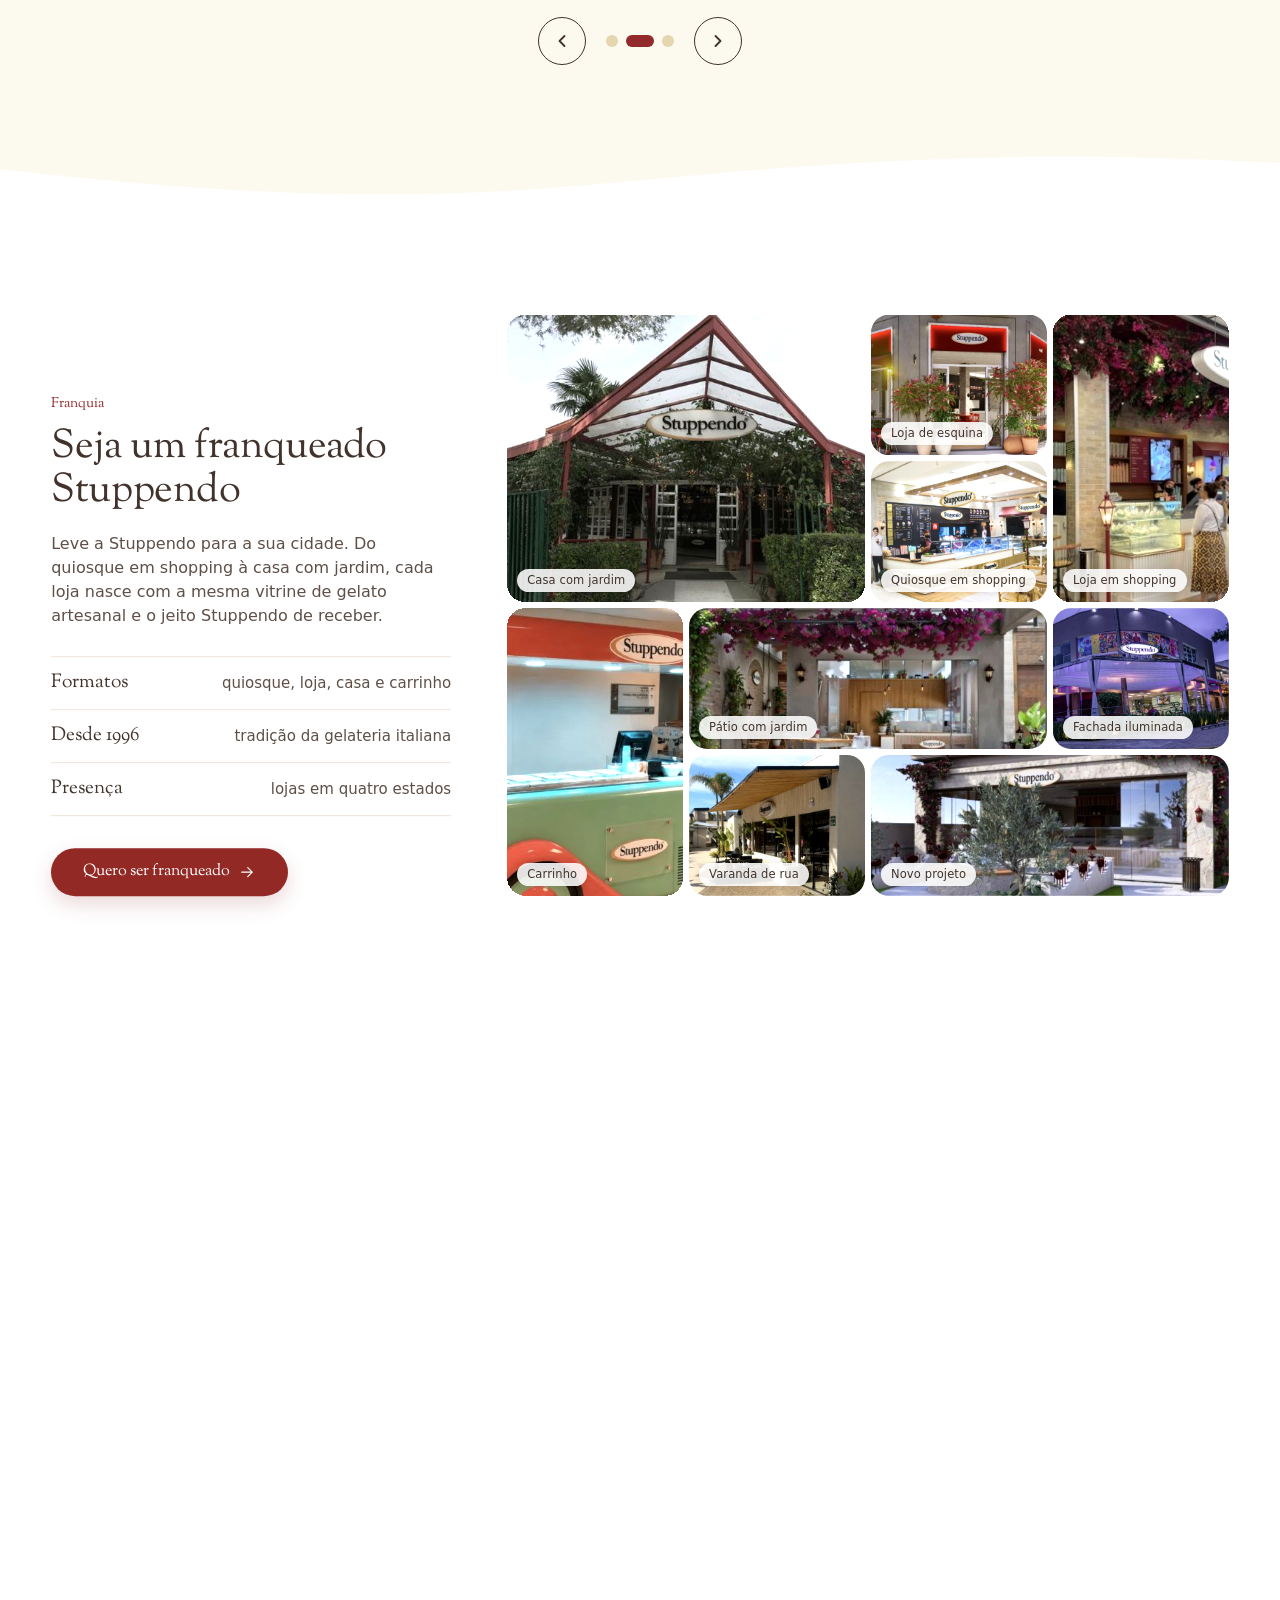
==== commit 8603f89d: "Botao V2 no Site 1, V1/V2 no Site 2, corrige CSS do Site 2 que ficava no bloco de trava Co-Authored-" ====
--- a/index.html
+++ b/index.html
@@ -1092,6 +1092,9 @@
 .fr-it img{filter:brightness(1.1) saturate(1.08) contrast(1.03)}
 .fr-it figcaption{left:10px;bottom:10px;padding:4px 10px;font-size:11.5px;line-height:1.3;height:auto;min-height:0;letter-spacing:.01em;border-radius:50px;background:rgba(255,255,255,.88);-webkit-backdrop-filter:none;backdrop-filter:none;box-shadow:0 2px 8px rgba(40,28,22,.12)}
 @media (max-width:640px){.fr-grid{gap:4px}.fr-it figcaption{font-size:10.5px;padding:3px 8px;left:6px;bottom:6px}}
+.v2sw{position:absolute;right:134px;top:50%;transform:translateY(-50%);z-index:5;display:inline-flex;align-items:center;height:34px;padding:0 16px;border-radius:50px;background:rgba(255,255,255,.7);box-shadow:0 0 0 1px rgba(65,51,44,.08);font:600 .74rem/1 system-ui,-apple-system,"Segoe UI",sans-serif;letter-spacing:.14em;color:var(--logo-red,#922925);text-decoration:none;transition:background .3s,color .3s}
+.v2sw:hover{background:var(--logo-red,#922925);color:#fff}
+@media (max-width:900px){.v2sw{right:152px;left:auto;height:30px;padding:0 13px}}
 </style>
 </head>
 <body>
@@ -1216,7 +1219,7 @@
   </defs>
 </svg>
 
-<header class="site-header"><div class="lang-sw" role="group" aria-label="Idioma"><button type="button" data-lang="pt" aria-pressed="true" title="Português" aria-label="Português"><svg viewBox="0 0 32 32" aria-hidden="true"><rect width="32" height="32" fill="#1f9d55"/><path d="M16 5L29 16 16 27 3 16z" fill="#f7d417"/><circle cx="16" cy="16" r="6" fill="#1b3f8f"/><path d="M10.4 14.8c3.8-1 7.6-.6 11.2 1.2" stroke="#fff" stroke-width="1.1" fill="none"/></svg></button><button type="button" data-lang="es" aria-pressed="false" title="Español" aria-label="Español"><svg viewBox="0 0 32 32" aria-hidden="true"><rect width="32" height="32" fill="#c60b1e"/><rect y="8" width="32" height="16" fill="#ffc400"/></svg></button><button type="button" data-lang="en" aria-pressed="false" title="English" aria-label="English"><svg viewBox="0 0 32 32" aria-hidden="true"><rect width="32" height="32" fill="#fff"/><g fill="#b22234"><rect width="32" height="2.46"/><rect y="4.92" width="32" height="2.46"/><rect y="9.85" width="32" height="2.46"/><rect y="14.77" width="32" height="2.46"/><rect y="19.69" width="32" height="2.46"/><rect y="24.62" width="32" height="2.46"/><rect y="29.54" width="32" height="2.46"/></g><rect width="15" height="17.2" fill="#3c3b6e"/><g fill="#fff"><circle cx="3.5" cy="3.5" r=".9"/><circle cx="8" cy="3.5" r=".9"/><circle cx="12" cy="3.5" r=".9"/><circle cx="5.7" cy="7.3" r=".9"/><circle cx="10" cy="7.3" r=".9"/><circle cx="3.5" cy="11" r=".9"/><circle cx="8" cy="11" r=".9"/><circle cx="12" cy="11" r=".9"/><circle cx="5.7" cy="14.6" r=".9"/><circle cx="10" cy="14.6" r=".9"/></g></svg></button></div>
+<header class="site-header"><div class="lang-sw" role="group" aria-label="Idioma"><button type="button" data-lang="pt" aria-pressed="true" title="Português" aria-label="Português"><svg viewBox="0 0 32 32" aria-hidden="true"><rect width="32" height="32" fill="#1f9d55"/><path d="M16 5L29 16 16 27 3 16z" fill="#f7d417"/><circle cx="16" cy="16" r="6" fill="#1b3f8f"/><path d="M10.4 14.8c3.8-1 7.6-.6 11.2 1.2" stroke="#fff" stroke-width="1.1" fill="none"/></svg></button><button type="button" data-lang="es" aria-pressed="false" title="Español" aria-label="Español"><svg viewBox="0 0 32 32" aria-hidden="true"><rect width="32" height="32" fill="#c60b1e"/><rect y="8" width="32" height="16" fill="#ffc400"/></svg></button><button type="button" data-lang="en" aria-pressed="false" title="English" aria-label="English"><svg viewBox="0 0 32 32" aria-hidden="true"><rect width="32" height="32" fill="#fff"/><g fill="#b22234"><rect width="32" height="2.46"/><rect y="4.92" width="32" height="2.46"/><rect y="9.85" width="32" height="2.46"/><rect y="14.77" width="32" height="2.46"/><rect y="19.69" width="32" height="2.46"/><rect y="24.62" width="32" height="2.46"/><rect y="29.54" width="32" height="2.46"/></g><rect width="15" height="17.2" fill="#3c3b6e"/><g fill="#fff"><circle cx="3.5" cy="3.5" r=".9"/><circle cx="8" cy="3.5" r=".9"/><circle cx="12" cy="3.5" r=".9"/><circle cx="5.7" cy="7.3" r=".9"/><circle cx="10" cy="7.3" r=".9"/><circle cx="3.5" cy="11" r=".9"/><circle cx="8" cy="11" r=".9"/><circle cx="12" cy="11" r=".9"/><circle cx="5.7" cy="14.6" r=".9"/><circle cx="10" cy="14.6" r=".9"/></g></svg></button></div><a class="v2sw" href="site2/home" title="Ver a versão 2 do site">V2</a>
   <div class="container bar">
     <nav class="l" aria-label="Principal, esquerda">
       <a href="#inicio" class="on">Início</a>
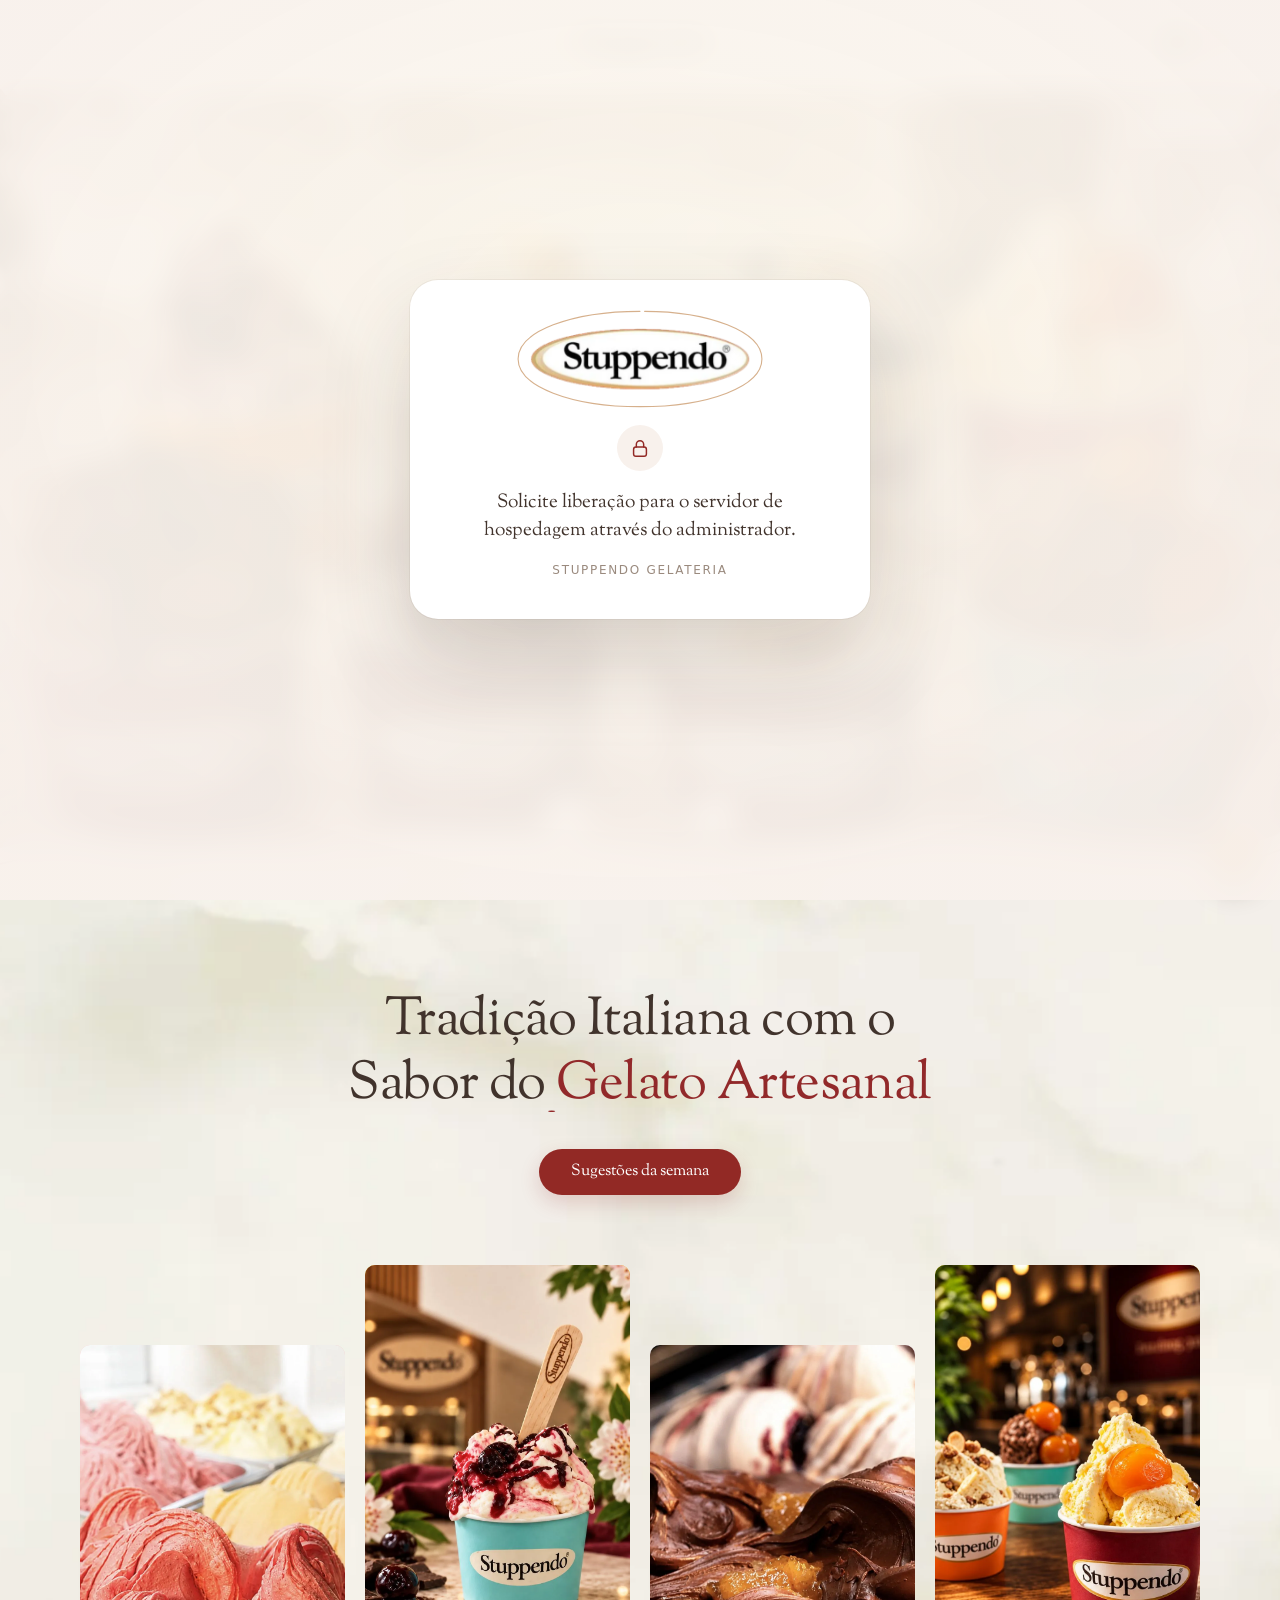
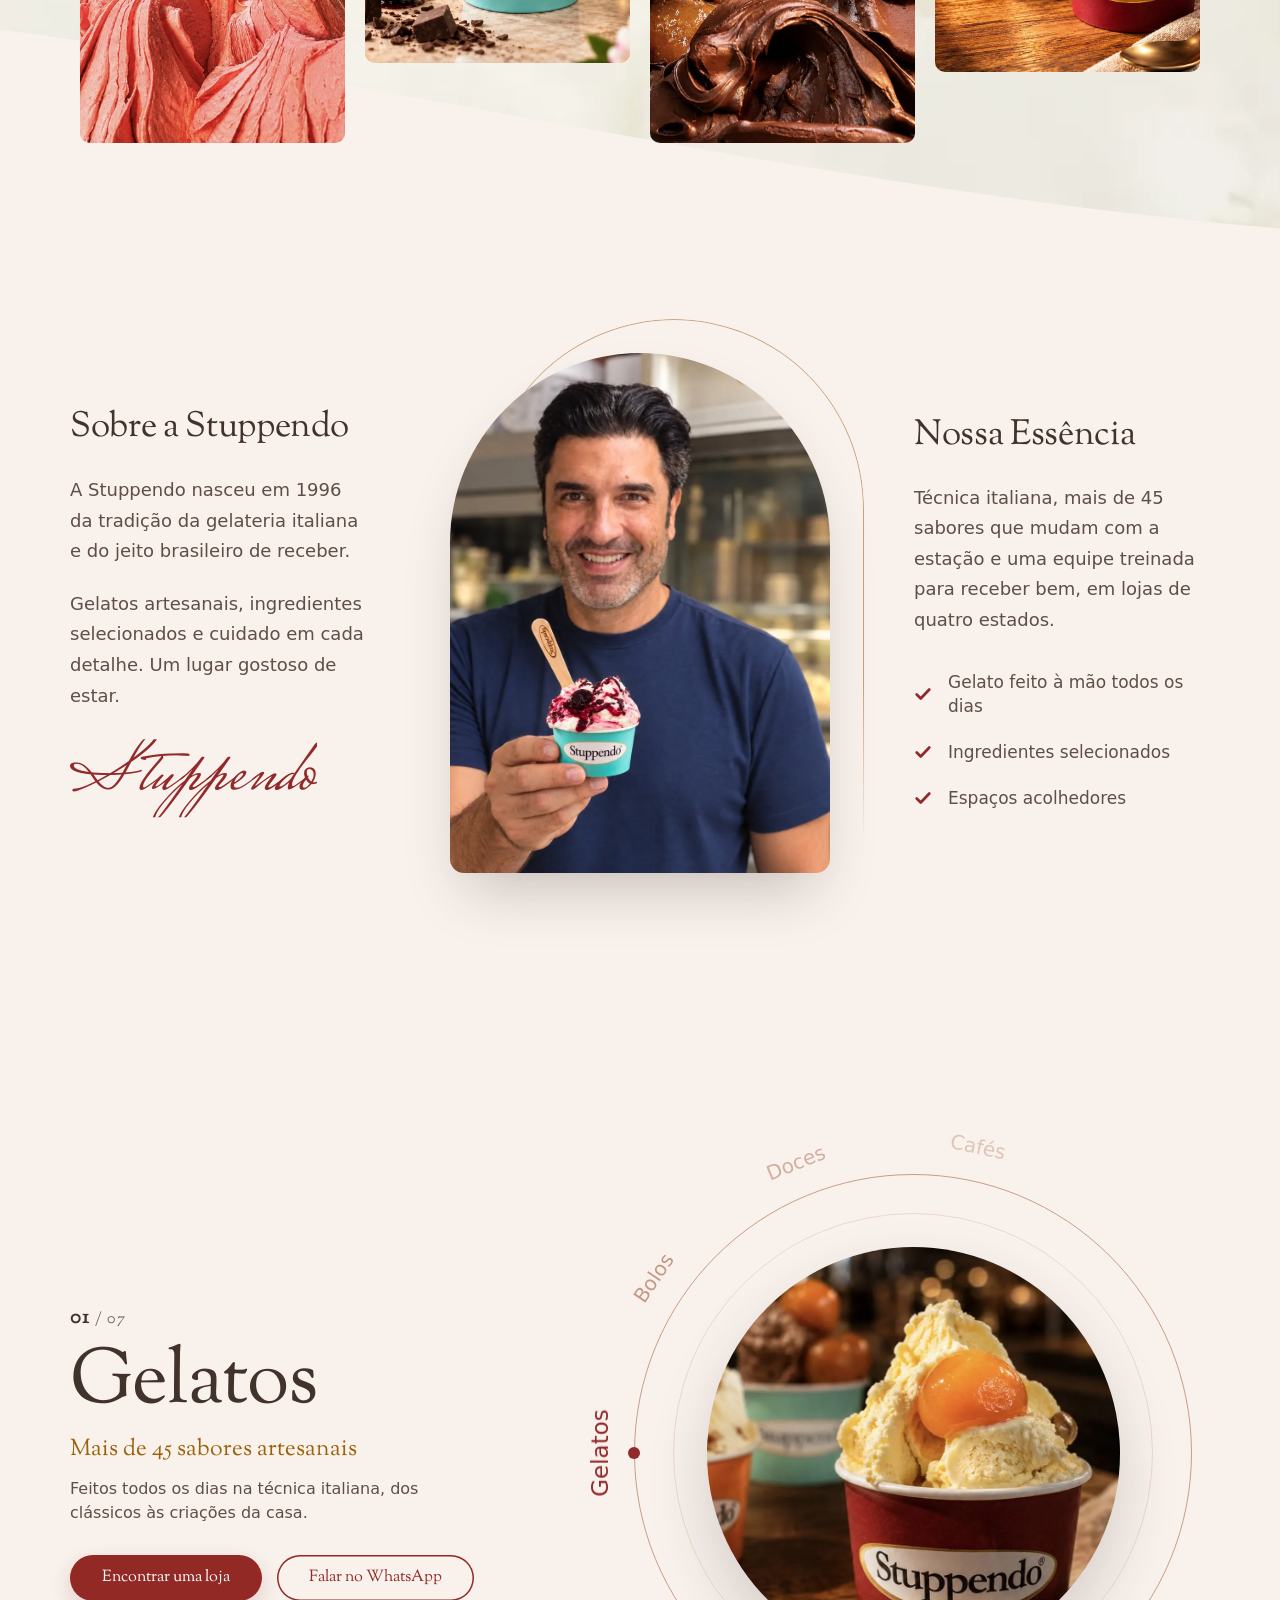
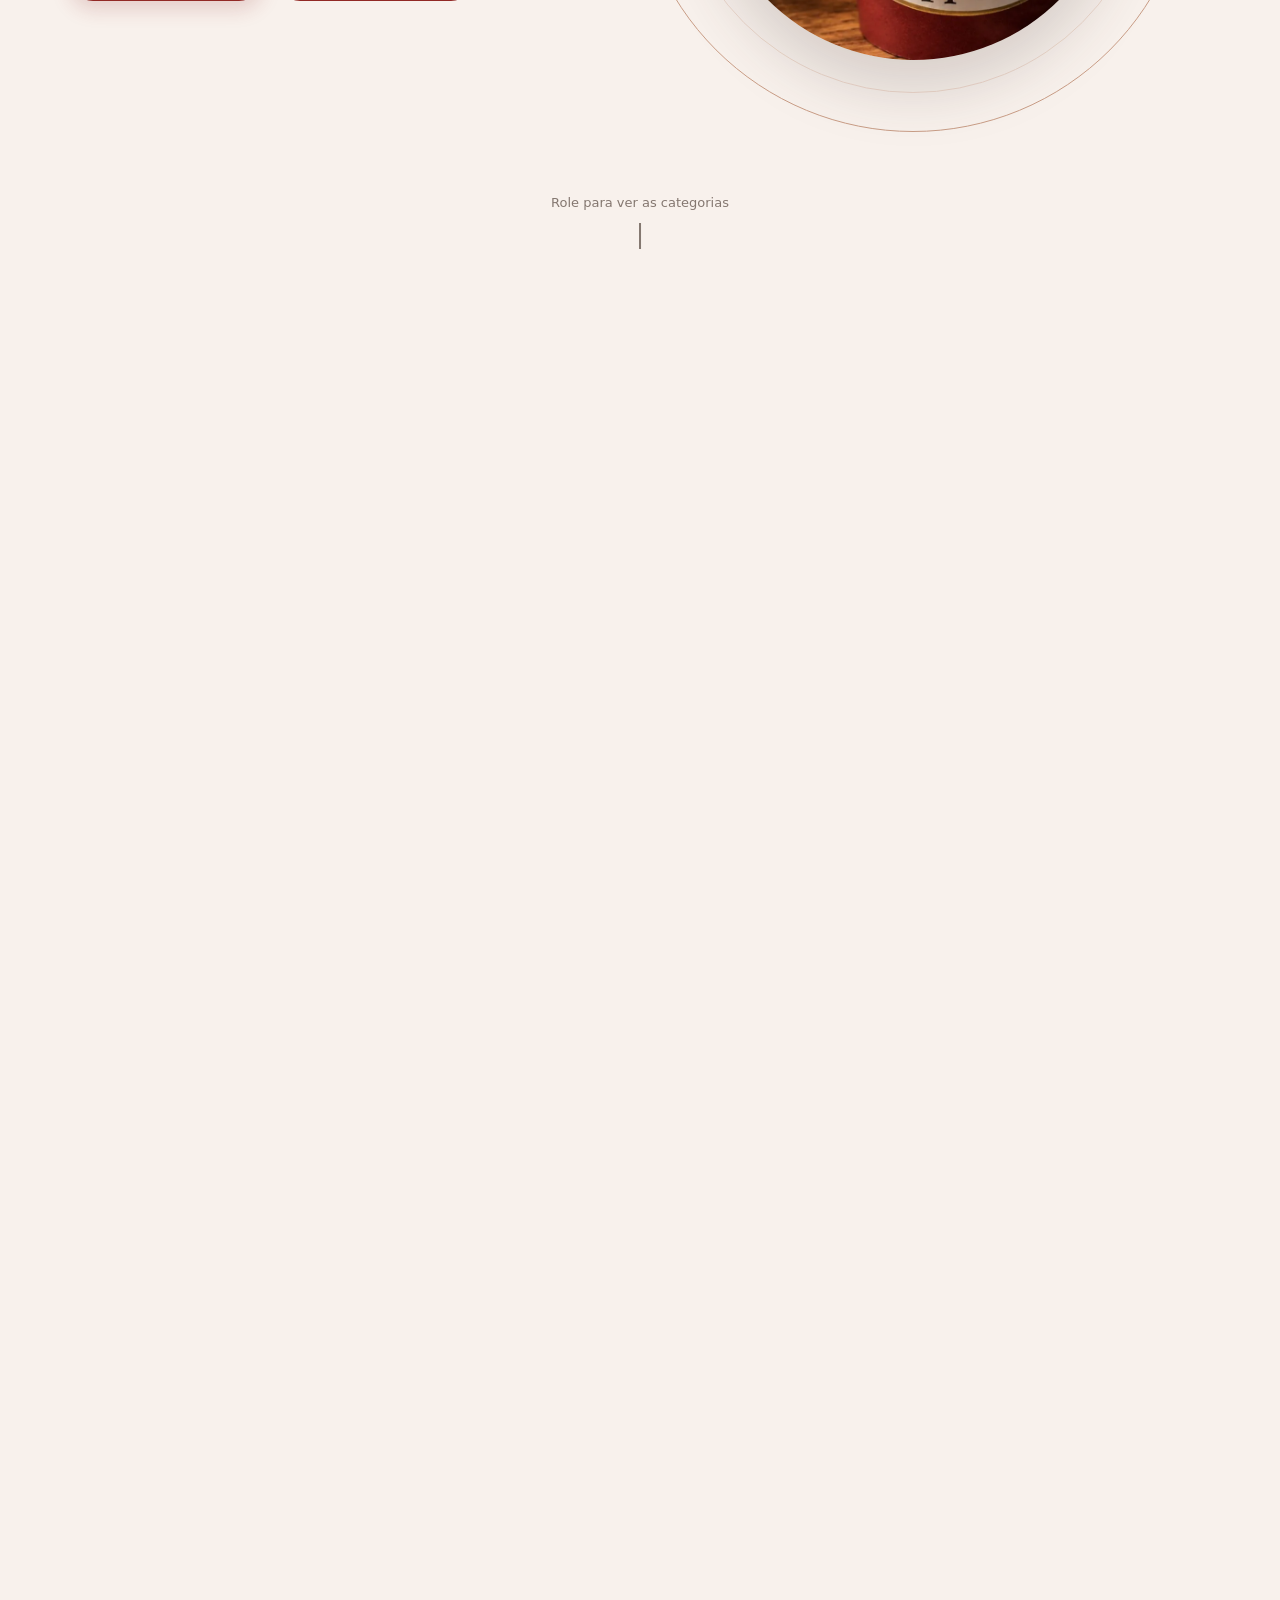
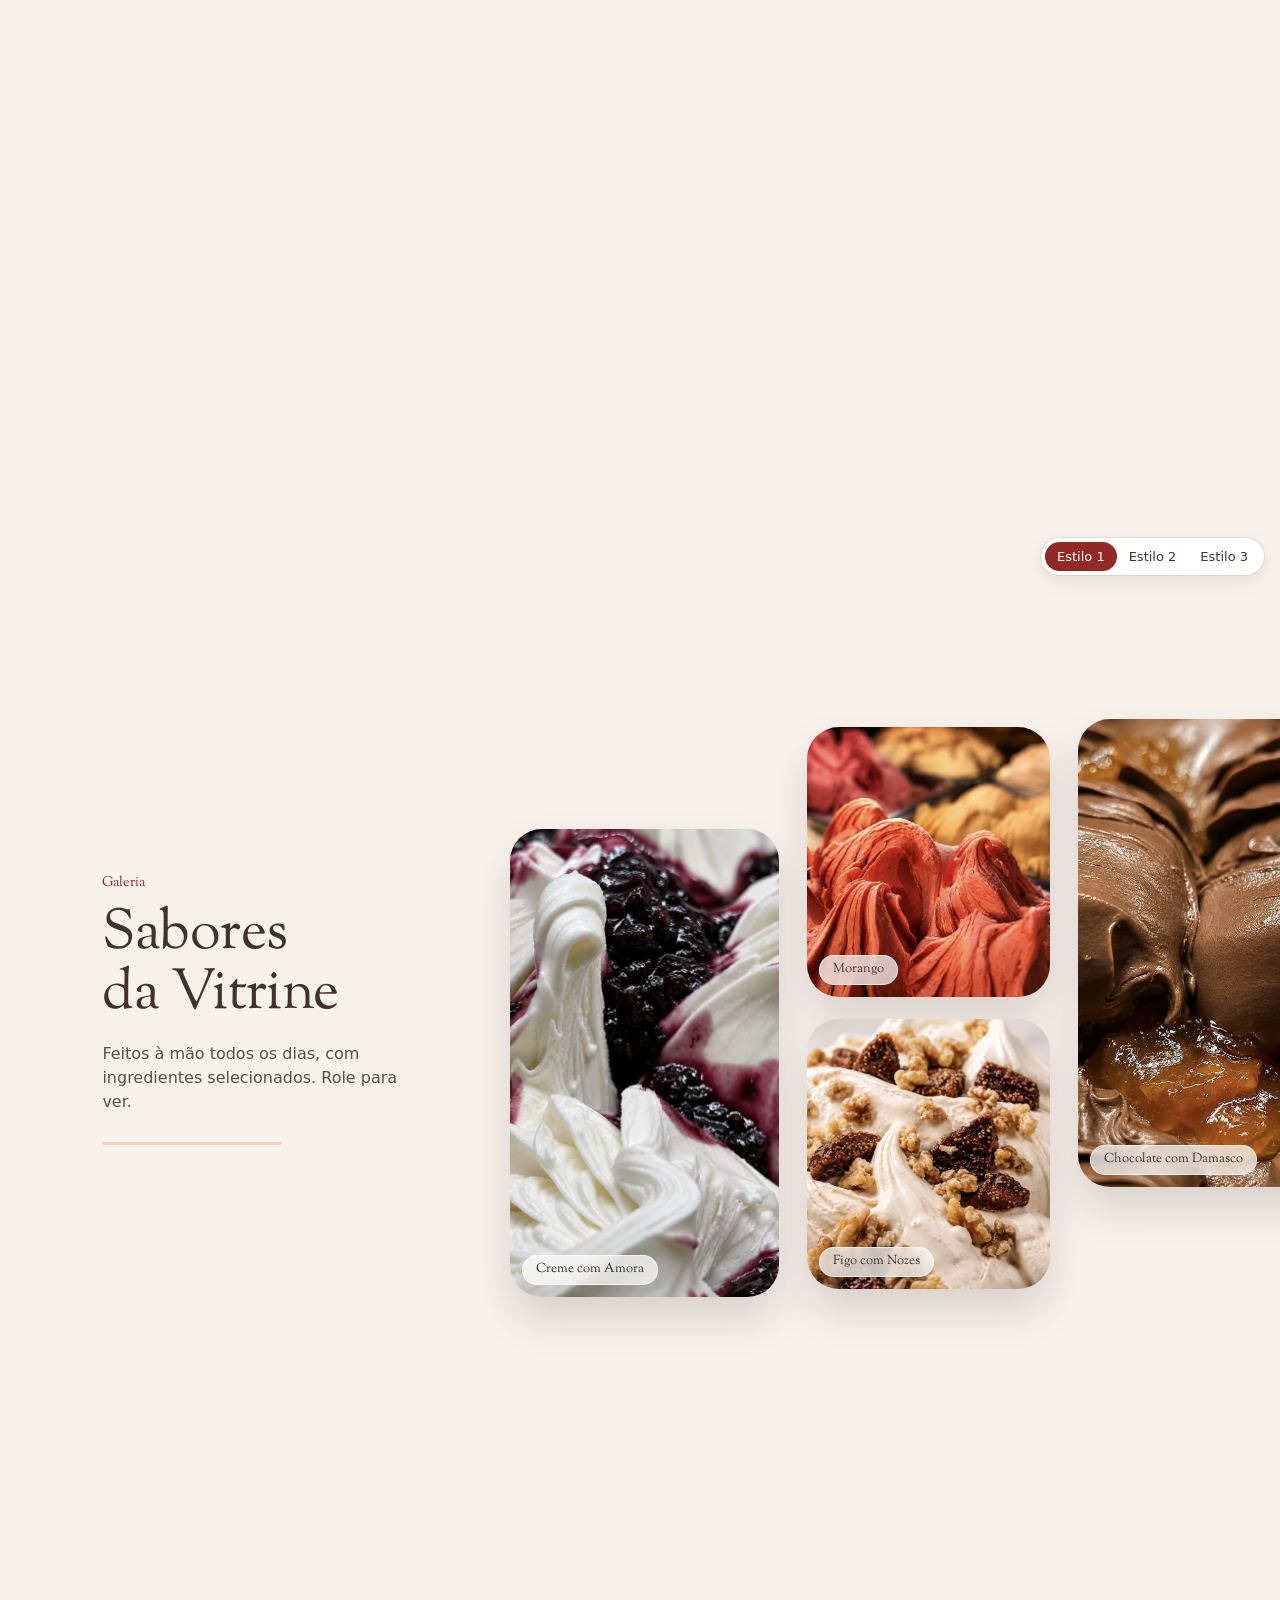
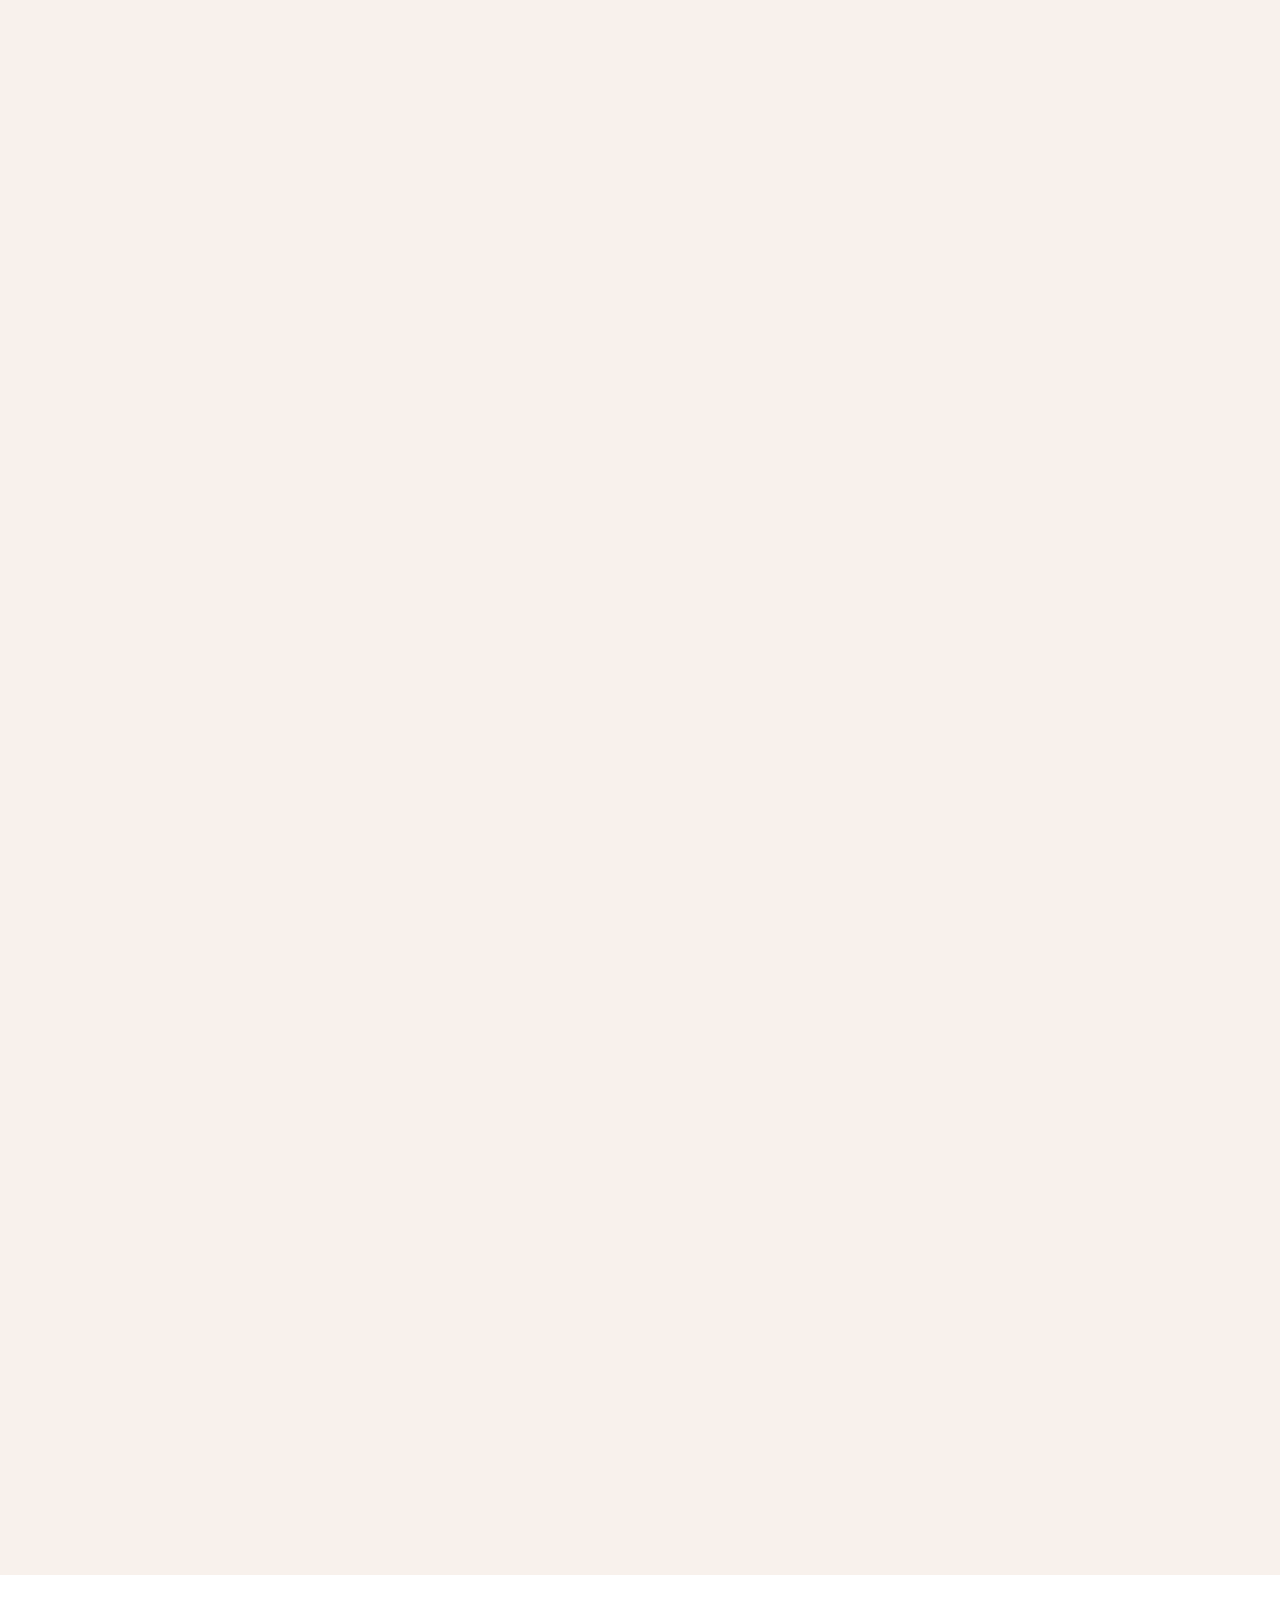
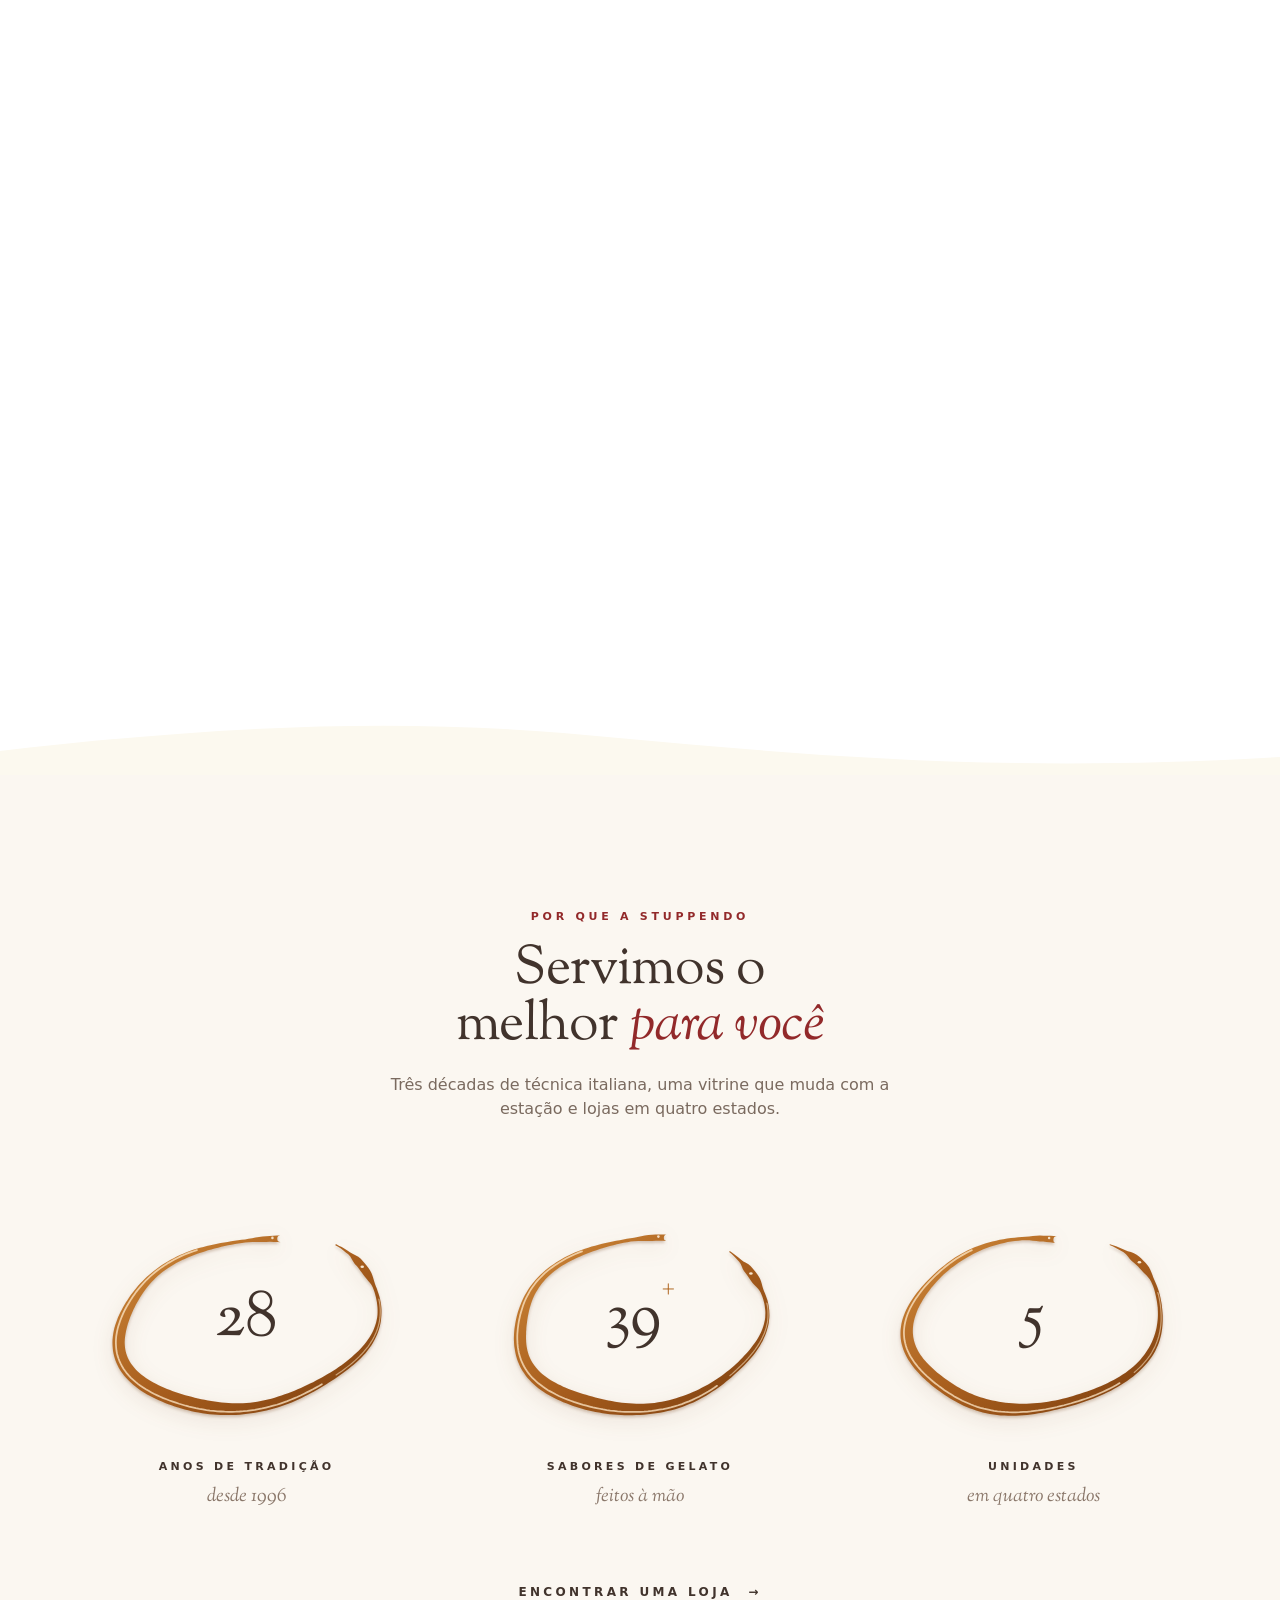
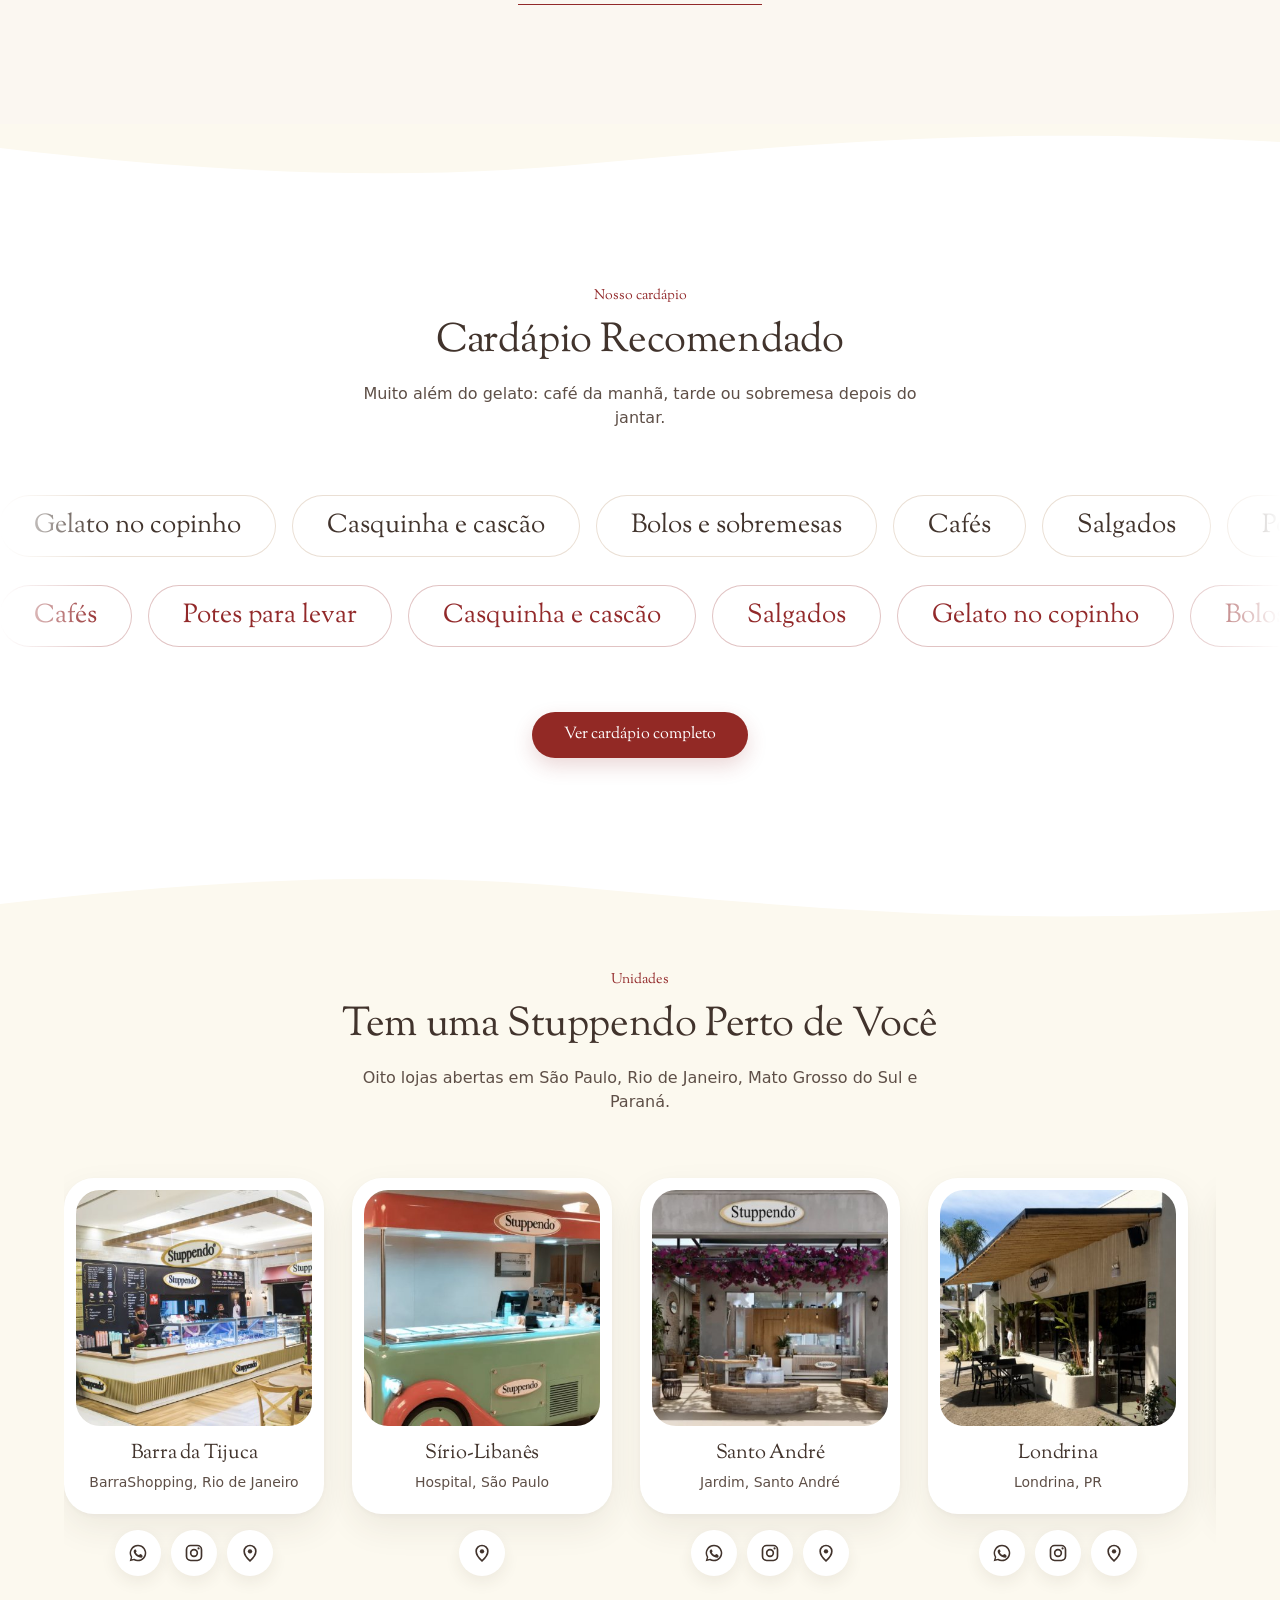
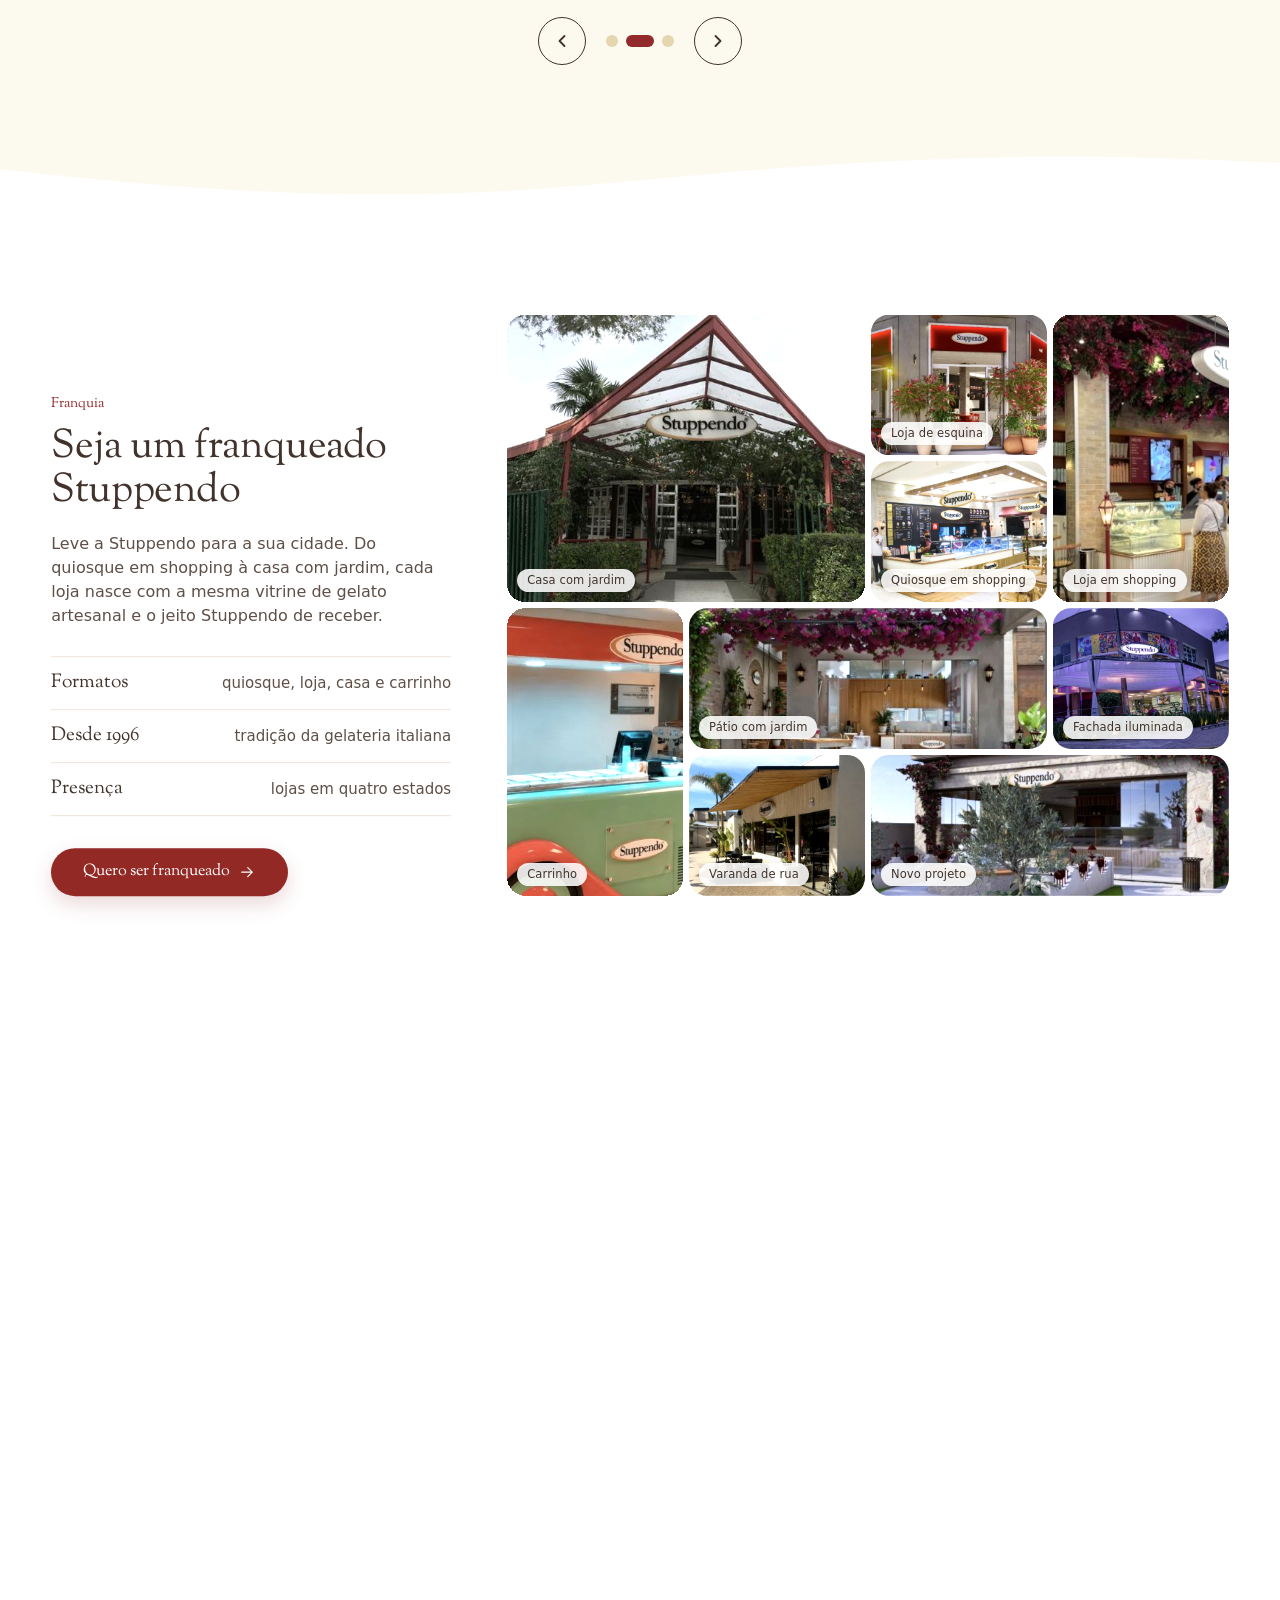
==== commit a7a702cb: "Adiciona Home V3 (layout editorial) e botao V3 nos sites 1 e 2 Co-Authored-By: Claude Sonnet 5.5 <no" ====
--- a/index.html
+++ b/index.html
@@ -1093,8 +1093,9 @@
 .fr-it figcaption{left:10px;bottom:10px;padding:4px 10px;font-size:11.5px;line-height:1.3;height:auto;min-height:0;letter-spacing:.01em;border-radius:50px;background:rgba(255,255,255,.88);-webkit-backdrop-filter:none;backdrop-filter:none;box-shadow:0 2px 8px rgba(40,28,22,.12)}
 @media (max-width:640px){.fr-grid{gap:4px}.fr-it figcaption{font-size:10.5px;padding:3px 8px;left:6px;bottom:6px}}
 .v2sw{position:absolute;right:134px;top:50%;transform:translateY(-50%);z-index:5;display:inline-flex;align-items:center;height:34px;padding:0 16px;border-radius:50px;background:rgba(255,255,255,.7);box-shadow:0 0 0 1px rgba(65,51,44,.08);font:600 .74rem/1 system-ui,-apple-system,"Segoe UI",sans-serif;letter-spacing:.14em;color:var(--logo-red,#922925);text-decoration:none;transition:background .3s,color .3s}
+.v3sw{right:196px}
 .v2sw:hover{background:var(--logo-red,#922925);color:#fff}
-@media (max-width:900px){.v2sw{right:152px;left:auto;height:30px;padding:0 13px}}
+@media (max-width:900px){.v2sw{right:152px;left:auto;height:30px;padding:0 13px}.v3sw{right:206px}}
 </style>
 </head>
 <body>
@@ -1219,7 +1220,7 @@
   </defs>
 </svg>
 
-<header class="site-header"><div class="lang-sw" role="group" aria-label="Idioma"><button type="button" data-lang="pt" aria-pressed="true" title="Português" aria-label="Português"><svg viewBox="0 0 32 32" aria-hidden="true"><rect width="32" height="32" fill="#1f9d55"/><path d="M16 5L29 16 16 27 3 16z" fill="#f7d417"/><circle cx="16" cy="16" r="6" fill="#1b3f8f"/><path d="M10.4 14.8c3.8-1 7.6-.6 11.2 1.2" stroke="#fff" stroke-width="1.1" fill="none"/></svg></button><button type="button" data-lang="es" aria-pressed="false" title="Español" aria-label="Español"><svg viewBox="0 0 32 32" aria-hidden="true"><rect width="32" height="32" fill="#c60b1e"/><rect y="8" width="32" height="16" fill="#ffc400"/></svg></button><button type="button" data-lang="en" aria-pressed="false" title="English" aria-label="English"><svg viewBox="0 0 32 32" aria-hidden="true"><rect width="32" height="32" fill="#fff"/><g fill="#b22234"><rect width="32" height="2.46"/><rect y="4.92" width="32" height="2.46"/><rect y="9.85" width="32" height="2.46"/><rect y="14.77" width="32" height="2.46"/><rect y="19.69" width="32" height="2.46"/><rect y="24.62" width="32" height="2.46"/><rect y="29.54" width="32" height="2.46"/></g><rect width="15" height="17.2" fill="#3c3b6e"/><g fill="#fff"><circle cx="3.5" cy="3.5" r=".9"/><circle cx="8" cy="3.5" r=".9"/><circle cx="12" cy="3.5" r=".9"/><circle cx="5.7" cy="7.3" r=".9"/><circle cx="10" cy="7.3" r=".9"/><circle cx="3.5" cy="11" r=".9"/><circle cx="8" cy="11" r=".9"/><circle cx="12" cy="11" r=".9"/><circle cx="5.7" cy="14.6" r=".9"/><circle cx="10" cy="14.6" r=".9"/></g></svg></button></div><a class="v2sw" href="site2/home" title="Ver a versão 2 do site">V2</a>
+<header class="site-header"><div class="lang-sw" role="group" aria-label="Idioma"><button type="button" data-lang="pt" aria-pressed="true" title="Português" aria-label="Português"><svg viewBox="0 0 32 32" aria-hidden="true"><rect width="32" height="32" fill="#1f9d55"/><path d="M16 5L29 16 16 27 3 16z" fill="#f7d417"/><circle cx="16" cy="16" r="6" fill="#1b3f8f"/><path d="M10.4 14.8c3.8-1 7.6-.6 11.2 1.2" stroke="#fff" stroke-width="1.1" fill="none"/></svg></button><button type="button" data-lang="es" aria-pressed="false" title="Español" aria-label="Español"><svg viewBox="0 0 32 32" aria-hidden="true"><rect width="32" height="32" fill="#c60b1e"/><rect y="8" width="32" height="16" fill="#ffc400"/></svg></button><button type="button" data-lang="en" aria-pressed="false" title="English" aria-label="English"><svg viewBox="0 0 32 32" aria-hidden="true"><rect width="32" height="32" fill="#fff"/><g fill="#b22234"><rect width="32" height="2.46"/><rect y="4.92" width="32" height="2.46"/><rect y="9.85" width="32" height="2.46"/><rect y="14.77" width="32" height="2.46"/><rect y="19.69" width="32" height="2.46"/><rect y="24.62" width="32" height="2.46"/><rect y="29.54" width="32" height="2.46"/></g><rect width="15" height="17.2" fill="#3c3b6e"/><g fill="#fff"><circle cx="3.5" cy="3.5" r=".9"/><circle cx="8" cy="3.5" r=".9"/><circle cx="12" cy="3.5" r=".9"/><circle cx="5.7" cy="7.3" r=".9"/><circle cx="10" cy="7.3" r=".9"/><circle cx="3.5" cy="11" r=".9"/><circle cx="8" cy="11" r=".9"/><circle cx="12" cy="11" r=".9"/><circle cx="5.7" cy="14.6" r=".9"/><circle cx="10" cy="14.6" r=".9"/></g></svg></button></div><a class="v2sw" href="site2/home" title="Ver a versão 2 do site">V2</a><a class="v2sw v3sw" href="site2/v3" title="Ver a versão 3 do site">V3</a>
   <div class="container bar">
     <nav class="l" aria-label="Principal, esquerda">
       <a href="#inicio" class="on">Início</a>
